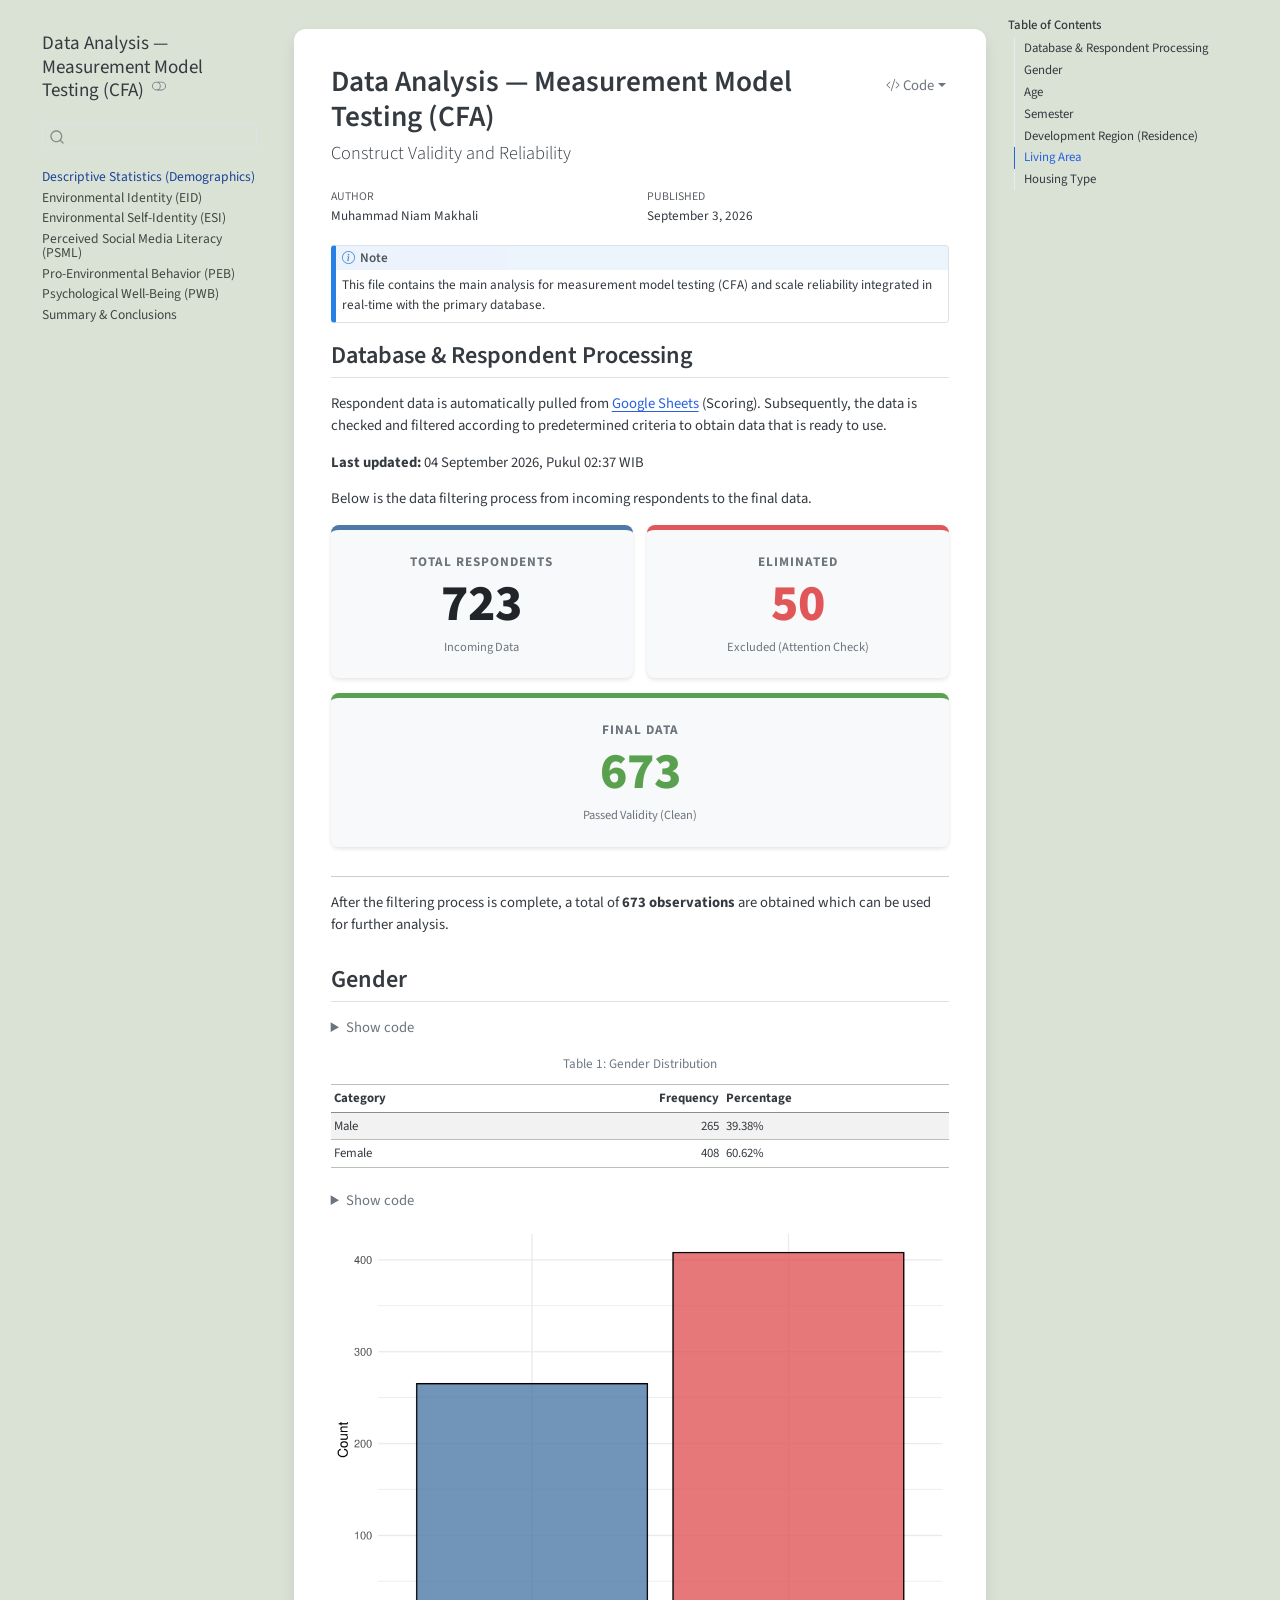
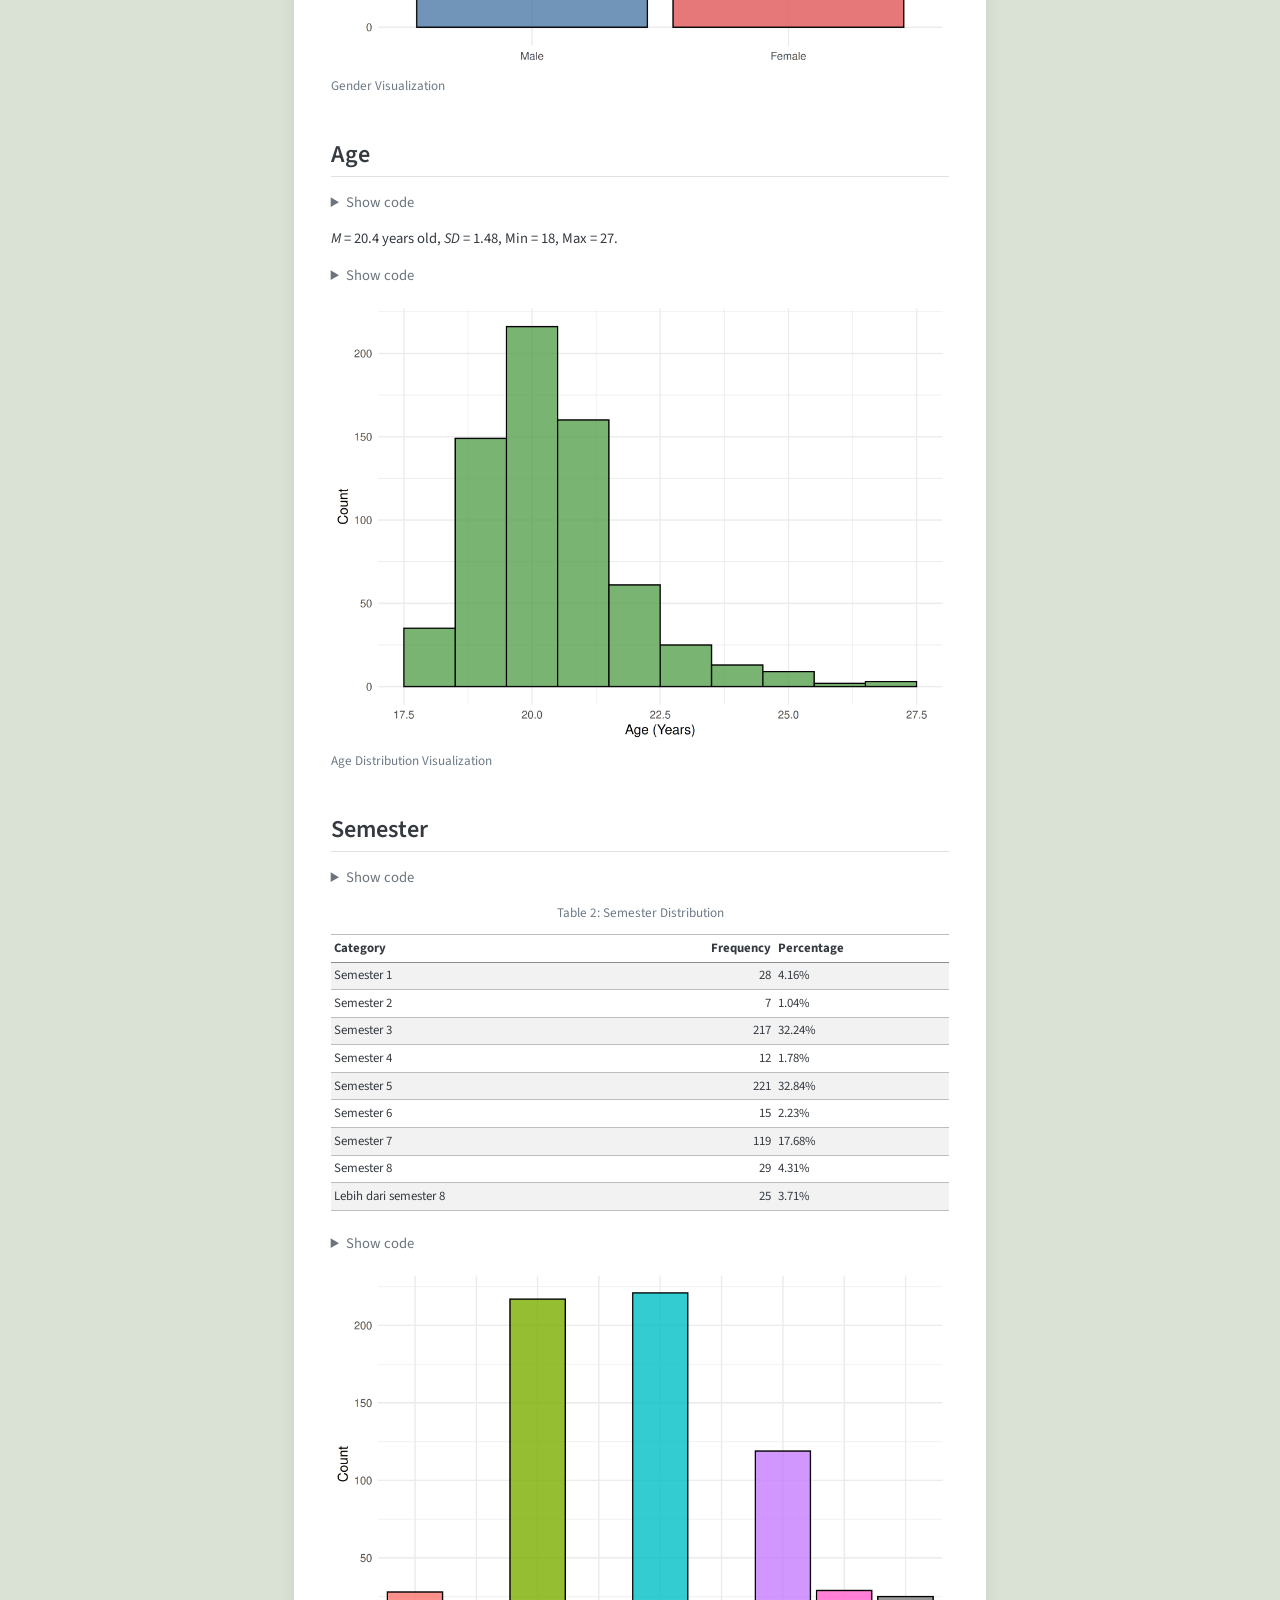
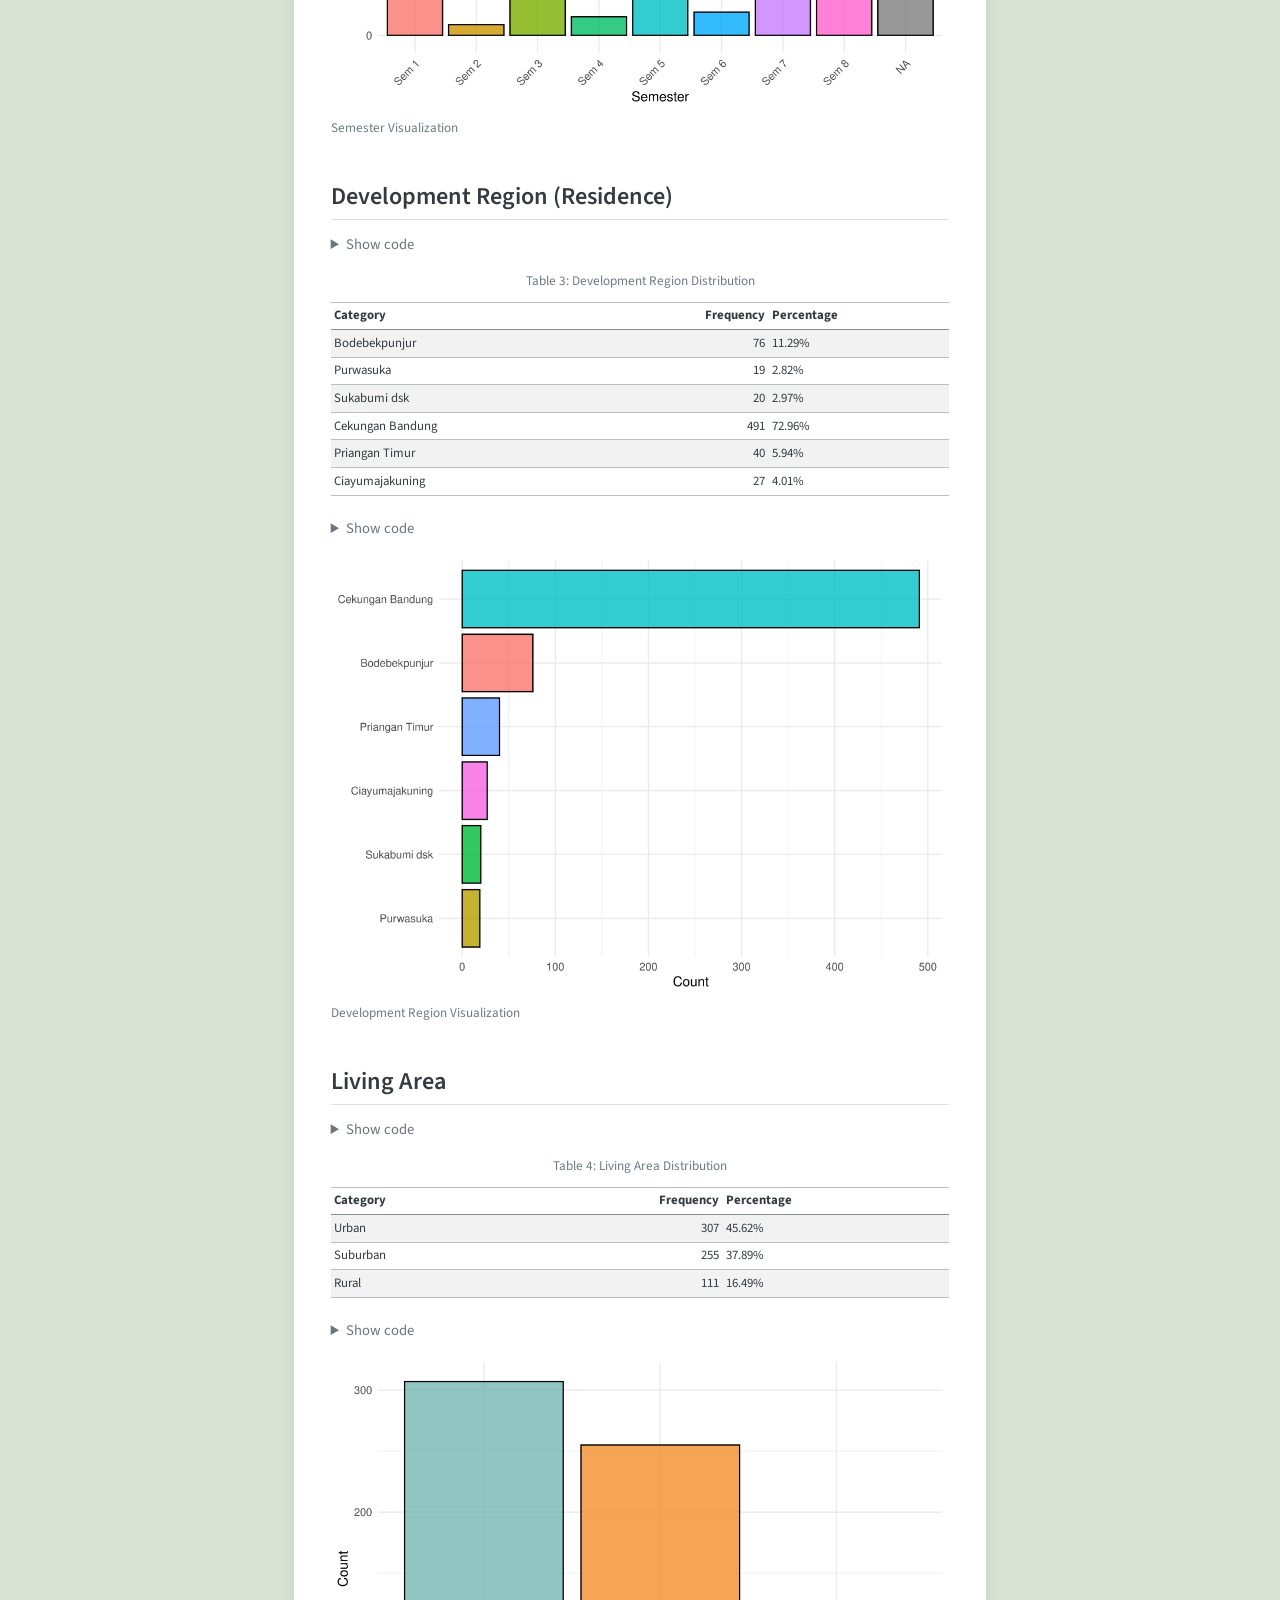
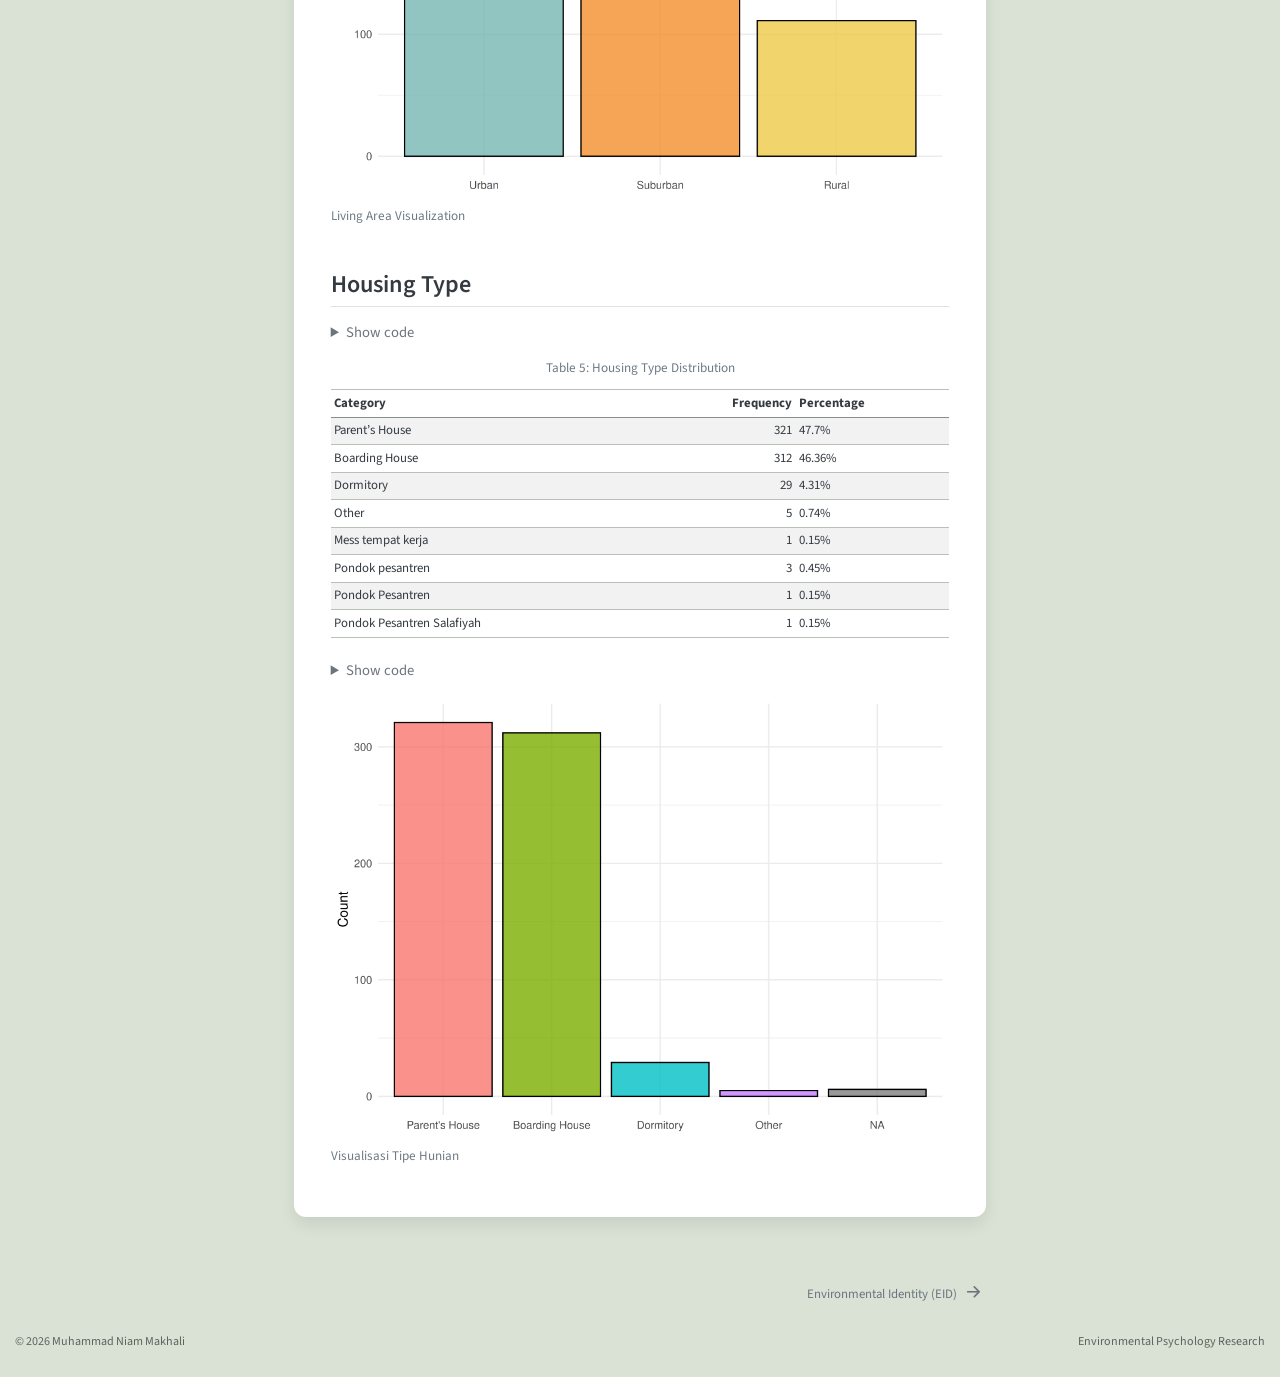
==== index.html @ e41a8fce "Built site for gh-pages" ====
<!DOCTYPE html>
<html xmlns="http://www.w3.org/1999/xhtml" lang="en" xml:lang="en"><head>

<meta charset="utf-8">
<meta name="generator" content="quarto-1.10.18">

<meta name="viewport" content="width=device-width, initial-scale=1.0, user-scalable=yes">

<meta name="author" content="Muhammad Niam Makhali">
<meta name="dcterms.date" content="2026-09-03">

<title>Data Analysis — Measurement Model Testing (CFA)</title>
<style>
/* Default styles provided by pandoc.
** See https://pandoc.org/MANUAL.html#variables-for-html for config info.
*/
span.smallcaps{font-variant: small-caps;}
div.columns{display: flex; gap: 1.5em;}
div.column{flex: auto;}
@media screen {
div.columns{gap: min(4vw, 1.5em);}
div.column{overflow-x: auto;}
}
div.hanging-indent{margin-left: 1.5em; text-indent: -1.5em;}
ul.task-list{list-style: none;}
ul.task-list li input[type="checkbox"] {
  width: 0.8em;
  margin: 0 0.8em 0.2em -1em; /* quarto-specific, see https://github.com/quarto-dev/quarto-cli/issues/4556 */ 
  vertical-align: middle;
}
/* CSS for syntax highlighting */
html { -webkit-text-size-adjust: 100%; }
pre > code.sourceCode { white-space: pre; position: relative; }
pre > code.sourceCode > span { display: inline-block; line-height: 1.25; }
pre > code.sourceCode > span:empty { height: 1.2em; }
.sourceCode { overflow: visible; }
code.sourceCode > span { color: inherit; text-decoration: inherit; }
div.sourceCode { margin: 1em 0; }
pre.sourceCode { margin: 0; }
@media screen {
div.sourceCode { overflow: auto; }
}
@media print {
pre > code.sourceCode { white-space: pre-wrap; }
pre > code.sourceCode > span { text-indent: -5em; padding-left: 5em; }
}
pre.numberSource code
  { counter-reset: source-line 0; }
pre.numberSource code > span
  { position: relative; left: -4em; counter-increment: source-line; }
pre.numberSource code > span > a:first-child::before
  { content: counter(source-line);
    position: relative; left: -1em; text-align: right; vertical-align: baseline;
    border: none; display: inline-block;
    -webkit-touch-callout: none; -webkit-user-select: none;
    -khtml-user-select: none; -moz-user-select: none;
    -ms-user-select: none; user-select: none;
    padding: 0 4px; width: 4em;
  }
pre.numberSource { margin-left: 3em;  padding-left: 4px; }
div.sourceCode
  {   }
@media screen {
pre > code.sourceCode > span > a:first-child::before { text-decoration: underline; }
}
</style>


<script src="site_libs/quarto-nav/quarto-nav.js"></script>
<script src="site_libs/quarto-nav/headroom.min.js"></script>
<script src="site_libs/clipboard/clipboard.min.js"></script>
<script src="site_libs/quarto-search/autocomplete.umd.js"></script>
<script src="site_libs/quarto-search/fuse.min.js"></script>
<script src="site_libs/quarto-search/quarto-search.js"></script>
<meta name="quarto:offset" content="./">
<link href="./02_eid.html" rel="next">
<script src="site_libs/quarto-html/quarto.js" type="module"></script>
<script src="site_libs/quarto-html/tabsets/tabsets.js" type="module"></script>
<script src="site_libs/quarto-html/popper.min.js"></script>
<script src="site_libs/quarto-html/tippy.umd.min.js"></script>
<script src="site_libs/quarto-html/anchor.min.js"></script>
<link href="site_libs/quarto-html/tippy.css" rel="stylesheet">
<link href="site_libs/quarto-html/quarto-syntax-highlighting-64a204ab8560d761af7679ceaba22944.css" rel="stylesheet" class="quarto-color-scheme" id="quarto-text-highlighting-styles">
<link href="site_libs/quarto-html/quarto-syntax-highlighting-dark-b85bc7c33db8c58e0ec93c3465666fed.css" rel="stylesheet" class="quarto-color-scheme quarto-color-alternate" id="quarto-text-highlighting-styles">
<link href="site_libs/quarto-html/quarto-syntax-highlighting-64a204ab8560d761af7679ceaba22944.css" rel="stylesheet" class="quarto-color-scheme-extra" id="quarto-text-highlighting-styles">
<script src="site_libs/bootstrap/bootstrap.min.js"></script>
<link href="site_libs/bootstrap/bootstrap-icons.css" rel="stylesheet">
<link href="site_libs/bootstrap/bootstrap-91765e6d680498beea3368017c5870ea.min.css" rel="stylesheet" append-hash="true" class="quarto-color-scheme" id="quarto-bootstrap" data-mode="light">
<link href="site_libs/bootstrap/bootstrap-dark-c3efc056cb81073ed25de927b4c5627d.min.css" rel="stylesheet" append-hash="true" class="quarto-color-scheme quarto-color-alternate" id="quarto-bootstrap" data-mode="dark">
<link href="site_libs/bootstrap/bootstrap-91765e6d680498beea3368017c5870ea.min.css" rel="stylesheet" append-hash="true" class="quarto-color-scheme-extra" id="quarto-bootstrap" data-mode="light">
<script id="quarto-search-options" type="application/json">{
  "location": "sidebar",
  "copy-button": false,
  "collapse-after": 3,
  "panel-placement": "start",
  "type": "textbox",
  "limit": 50,
  "keyboard-shortcut": [
    "f",
    "/",
    "s"
  ],
  "show-item-context": false,
  "language": {
    "search-no-results-text": "No results",
    "search-matching-documents-text": "matching documents",
    "search-copy-link-title": "Copy link to search",
    "search-hide-matches-text": "Hide additional matches",
    "search-more-match-text": "more match in this document",
    "search-more-matches-text": "more matches in this document",
    "search-clear-button-title": "Clear",
    "search-text-placeholder": "",
    "search-detached-cancel-button-title": "Cancel",
    "search-submit-button-title": "Submit",
    "search-label": "Search"
  }
}</script>


</head>

<body class="nav-sidebar floating quarto-light"><script id="quarto-html-before-body" type="application/javascript">
    const toggleBodyColorMode = (bsSheetEl) => {
      const mode = bsSheetEl.getAttribute("data-mode");
      const bodyEl = window.document.querySelector("body");
      if (mode === "dark") {
        bodyEl.classList.add("quarto-dark");
        bodyEl.classList.remove("quarto-light");
      } else {
        bodyEl.classList.add("quarto-light");
        bodyEl.classList.remove("quarto-dark");
      }
    }
    const toggleBodyColorPrimary = () => {
      const bsSheetEl = window.document.querySelector("link#quarto-bootstrap:not([rel=disabled-stylesheet])");
      if (bsSheetEl) {
        toggleBodyColorMode(bsSheetEl);
      }
    }
    const setColorSchemeToggle = (alternate) => {
      const toggles = window.document.querySelectorAll('.quarto-color-scheme-toggle');
      for (let i=0; i < toggles.length; i++) {
        const toggle = toggles[i];
        if (toggle) {
          if (alternate) {
            toggle.classList.add("alternate");
          } else {
            toggle.classList.remove("alternate");
          }
        }
      }
    };
    const toggleColorMode = (alternate) => {
      // Switch the stylesheets
      const primaryStylesheets = window.document.querySelectorAll('link.quarto-color-scheme:not(.quarto-color-alternate)');
      const alternateStylesheets = window.document.querySelectorAll('link.quarto-color-scheme.quarto-color-alternate');
      manageTransitions('#quarto-margin-sidebar .nav-link', false);
      if (alternate) {
        // note: dark is layered on light, we don't disable primary!
        enableStylesheet(alternateStylesheets);
        for (const sheetNode of alternateStylesheets) {
          if (sheetNode.id === "quarto-bootstrap") {
            toggleBodyColorMode(sheetNode);
          }
        }
      } else {
        disableStylesheet(alternateStylesheets);
        enableStylesheet(primaryStylesheets)
        toggleBodyColorPrimary();
      }
      manageTransitions('#quarto-margin-sidebar .nav-link', true);
      // Switch the toggles
      setColorSchemeToggle(alternate)
      // Hack to workaround the fact that safari doesn't
      // properly recolor the scrollbar when toggling (#1455)
      if (navigator.userAgent.indexOf('Safari') > 0 && navigator.userAgent.indexOf('Chrome') == -1) {
        manageTransitions("body", false);
        window.scrollTo(0, 1);
        setTimeout(() => {
          window.scrollTo(0, 0);
          manageTransitions("body", true);
        }, 40);
      }
    }
    const disableStylesheet = (stylesheets) => {
      for (let i=0; i < stylesheets.length; i++) {
        const stylesheet = stylesheets[i];
        stylesheet.rel = 'disabled-stylesheet';
      }
    }
    const enableStylesheet = (stylesheets) => {
      for (let i=0; i < stylesheets.length; i++) {
        const stylesheet = stylesheets[i];
        if(stylesheet.rel !== 'stylesheet') { // for Chrome, which will still FOUC without this check
          stylesheet.rel = 'stylesheet';
        }
      }
    }
    const manageTransitions = (selector, allowTransitions) => {
      const els = window.document.querySelectorAll(selector);
      for (let i=0; i < els.length; i++) {
        const el = els[i];
        if (allowTransitions) {
          el.classList.remove('notransition');
        } else {
          el.classList.add('notransition');
        }
      }
    }
    const isFileUrl = () => {
      return window.location.protocol === 'file:';
    }
    const hasAlternateSentinel = () => {
      let styleSentinel = getColorSchemeSentinel();
      if (styleSentinel !== null) {
        return styleSentinel === "alternate";
      } else {
        return false;
      }
    }
    const setStyleSentinel = (alternate) => {
      const value = alternate ? "alternate" : "default";
      if (!isFileUrl()) {
        window.localStorage.setItem("quarto-color-scheme", value);
      } else {
        localAlternateSentinel = value;
      }
    }
    const getColorSchemeSentinel = () => {
      if (!isFileUrl()) {
        const storageValue = window.localStorage.getItem("quarto-color-scheme");
        return storageValue != null ? storageValue : localAlternateSentinel;
      } else {
        return localAlternateSentinel;
      }
    }
    const toggleGiscusIfUsed = (isAlternate, darkModeDefault) => {
      const baseTheme = document.querySelector('#giscus-base-theme')?.value ?? 'light';
      const alternateTheme = document.querySelector('#giscus-alt-theme')?.value ?? 'dark';
      let newTheme = '';
      if(authorPrefersDark) {
        newTheme = isAlternate ? baseTheme : alternateTheme;
      } else {
        newTheme = isAlternate ? alternateTheme : baseTheme;
      }
      const changeGiscusTheme = () => {
        // From: https://github.com/giscus/giscus/issues/336
        const sendMessage = (message) => {
          const iframe = document.querySelector('iframe.giscus-frame');
          if (!iframe) return;
          iframe.contentWindow.postMessage({ giscus: message }, 'https://giscus.app');
        }
        sendMessage({
          setConfig: {
            theme: newTheme
          }
        });
      }
      const isGiscussLoaded = window.document.querySelector('iframe.giscus-frame') !== null;
      if (isGiscussLoaded) {
        changeGiscusTheme();
      }
    };
    const authorPrefersDark = false;
    const darkModeDefault = authorPrefersDark;
      document.querySelector('link#quarto-text-highlighting-styles.quarto-color-scheme-extra').rel = 'disabled-stylesheet';
      document.querySelector('link#quarto-bootstrap.quarto-color-scheme-extra').rel = 'disabled-stylesheet';
    let localAlternateSentinel = darkModeDefault ? 'alternate' : 'default';
    // Dark / light mode switch
    window.quartoToggleColorScheme = () => {
      // Read the current dark / light value
      let toAlternate = !hasAlternateSentinel();
      toggleColorMode(toAlternate);
      setStyleSentinel(toAlternate);
      toggleGiscusIfUsed(toAlternate, darkModeDefault);
      window.dispatchEvent(new Event('resize'));
    };
    // Switch to dark mode if need be
    if (hasAlternateSentinel()) {
      toggleColorMode(true);
    } else {
      toggleColorMode(false);
    }
  </script>

<div id="quarto-search-results"></div>
  <header id="quarto-header" class="headroom fixed-top">
  <nav class="quarto-secondary-nav">
    <div class="container-fluid d-flex">
      <button type="button" class="quarto-btn-toggle btn" data-bs-toggle="collapse" role="button" data-bs-target=".quarto-sidebar-collapse-item" aria-controls="quarto-sidebar" aria-expanded="false" aria-label="Toggle sidebar navigation" onclick="if (window.quartoToggleHeadroom) { window.quartoToggleHeadroom(); }">
        <i class="bi bi-layout-text-sidebar-reverse"></i>
      </button>
        <nav class="quarto-page-breadcrumbs" aria-label="breadcrumb"><ol class="breadcrumb"><li class="breadcrumb-item"><a href="./index.html"><span class="chapter-title">Descriptive Statistics (Demographics)</span></a></li></ol></nav>
        <a class="flex-grow-1" role="navigation" data-bs-toggle="collapse" data-bs-target=".quarto-sidebar-collapse-item" aria-controls="quarto-sidebar" aria-expanded="false" aria-label="Toggle sidebar navigation" onclick="if (window.quartoToggleHeadroom) { window.quartoToggleHeadroom(); }">      
        </a>
      <button type="button" class="btn quarto-search-button" aria-label="Search" onclick="window.quartoOpenSearch();">
        <i class="bi bi-search"></i>
      </button>
    </div>
  </nav>
</header>
<!-- content -->
<div id="quarto-content" class="quarto-container page-columns page-rows-contents page-layout-article">
<!-- sidebar -->
  <nav id="quarto-sidebar" class="sidebar collapse collapse-horizontal quarto-sidebar-collapse-item sidebar-navigation floating overflow-auto">
    <div class="pt-lg-2 mt-2 text-left sidebar-header">
    <div class="sidebar-title mb-0 py-0">
      <a href="./">Data Analysis — Measurement Model Testing (CFA)</a> 
        <div class="sidebar-tools-main">
  <a href="" class="quarto-color-scheme-toggle quarto-navigation-tool  px-1" onclick="window.quartoToggleColorScheme(); return false;" title="Toggle dark mode"><i class="bi"></i></a>
</div>
    </div>
      </div>
        <div class="mt-2 flex-shrink-0 align-items-center">
        <div class="sidebar-search">
        <div id="quarto-search" class="" title="Search"></div>
        </div>
        </div>
    <div class="sidebar-menu-container"> 
    <ul class="list-unstyled mt-1">
        <li class="sidebar-item">
  <div class="sidebar-item-container"> 
  <a href="./index.html" class="sidebar-item-text sidebar-link active"><span class="chapter-title">Descriptive Statistics (Demographics)</span></a>
  </div>
</li>
        <li class="sidebar-item">
  <div class="sidebar-item-container"> 
  <a href="./02_eid.html" class="sidebar-item-text sidebar-link"><span class="chapter-title">Environmental Identity (EID)</span></a>
  </div>
</li>
        <li class="sidebar-item">
  <div class="sidebar-item-container"> 
  <a href="./03_esi.html" class="sidebar-item-text sidebar-link"><span class="chapter-title">Environmental Self-Identity (ESI)</span></a>
  </div>
</li>
        <li class="sidebar-item">
  <div class="sidebar-item-container"> 
  <a href="./04_psmls.html" class="sidebar-item-text sidebar-link"><span class="chapter-title">Perceived Social Media Literacy (PSML)</span></a>
  </div>
</li>
        <li class="sidebar-item">
  <div class="sidebar-item-container"> 
  <a href="./05_peb.html" class="sidebar-item-text sidebar-link"><span class="chapter-title">Pro-Environmental Behavior (PEB)</span></a>
  </div>
</li>
        <li class="sidebar-item">
  <div class="sidebar-item-container"> 
  <a href="./06_pwb.html" class="sidebar-item-text sidebar-link"><span class="chapter-title">Psychological Well-Being (PWB)</span></a>
  </div>
</li>
        <li class="sidebar-item">
  <div class="sidebar-item-container"> 
  <a href="./07_summary.html" class="sidebar-item-text sidebar-link"><span class="chapter-title">Summary &amp; Conclusions</span></a>
  </div>
</li>
    </ul>
    </div>
</nav>
<div id="quarto-sidebar-glass" class="quarto-sidebar-collapse-item" data-bs-toggle="collapse" data-bs-target=".quarto-sidebar-collapse-item"></div>
<!-- margin-sidebar -->
    <div id="quarto-margin-sidebar" class="sidebar margin-sidebar">
        <nav id="TOC" role="doc-toc" class="toc-active">
    <h2 id="toc-title">Table of Contents</h2>
   
  <ul>
  <li><a href="#database-respondent-processing" id="toc-database-respondent-processing" class="nav-link active" data-scroll-target="#database-respondent-processing">Database &amp; Respondent Processing</a></li>
  <li><a href="#gender" id="toc-gender" class="nav-link" data-scroll-target="#gender">Gender</a></li>
  <li><a href="#age" id="toc-age" class="nav-link" data-scroll-target="#age">Age</a></li>
  <li><a href="#semester" id="toc-semester" class="nav-link" data-scroll-target="#semester">Semester</a></li>
  <li><a href="#development-region-residence" id="toc-development-region-residence" class="nav-link" data-scroll-target="#development-region-residence">Development Region (Residence)</a></li>
  <li><a href="#living-area" id="toc-living-area" class="nav-link" data-scroll-target="#living-area">Living Area</a></li>
  <li><a href="#housing-type" id="toc-housing-type" class="nav-link" data-scroll-target="#housing-type">Housing Type</a></li>
  </ul>
</nav>
    </div>
<!-- main -->
<main class="content" id="quarto-document-content">


<header id="title-block-header" class="quarto-title-block default">
<div class="quarto-title">
<div class="quarto-title-block"><div><h1 class="title">Data Analysis — Measurement Model Testing (CFA)</h1><button type="button" class="btn code-tools-button dropdown-toggle" id="quarto-code-tools-menu" data-bs-toggle="dropdown" aria-expanded="false"><i class="bi"></i> Code</button><ul class="dropdown-menu dropdown-menu-end" aria-labelelledby="quarto-code-tools-menu"><li><a id="quarto-show-all-code" class="dropdown-item" href="javascript:void(0)" role="button">Show All Code</a></li><li><a id="quarto-hide-all-code" class="dropdown-item" href="javascript:void(0)" role="button">Hide All Code</a></li><li><hr class="dropdown-divider"></li><li><a id="quarto-view-source" class="dropdown-item" href="javascript:void(0)" role="button">View Source</a></li></ul></div></div>
<p class="subtitle lead">Construct Validity and Reliability</p>
</div>



<div class="quarto-title-meta">

    <div>
    <div class="quarto-title-meta-heading">Author</div>
    <div class="quarto-title-meta-contents">
             <p>Muhammad Niam Makhali </p>
          </div>
  </div>
    
    <div>
    <div class="quarto-title-meta-heading">Published</div>
    <div class="quarto-title-meta-contents">
      <p class="date">September 3, 2026</p>
    </div>
  </div>
  
    
  </div>
  


</header>


<div class="callout callout-style-default callout-note callout-titled">
<div class="callout-header d-flex align-content-center">
<div class="callout-icon-container">
<i class="callout-icon"></i>
</div>
<div class="callout-title-container flex-fill">
<span class="screen-reader-only">Note</span>Note
</div>
</div>
<div class="callout-body-container callout-body">
<p>This file contains the main analysis for measurement model testing (CFA) and scale reliability integrated in real-time with the primary database.</p>
</div>
</div>
<section id="database-respondent-processing" class="level2">
<h2 class="anchored" data-anchor-id="database-respondent-processing">Database &amp; Respondent Processing</h2>
<p>Respondent data is automatically pulled from <a href="https://docs.google.com/spreadsheets/d/1u7L4GSSsuVDv9j7ccgWvccwr7A5Ks0szkiY-RTHVsA8/edit?usp=sharing">Google Sheets</a> (Scoring). Subsequently, the data is checked and filtered according to predetermined criteria to obtain data that is ready to use.</p>
<p><strong>Last updated:</strong> 04 September 2026, Pukul 02:37 WIB</p>
<p>Below is the data filtering process from incoming respondents to the final data.</p>
<div style="display: flex; gap: 1rem; flex-wrap: wrap; margin-bottom: 2rem; justify-content: space-between;">
<div style="flex: 1; min-width: 200px; background: #f8f9fa; border-top: 5px solid #4e79a7; border-radius: 8px; padding: 1.5rem; text-align: center; box-shadow: 0 2px 4px rgba(0,0,0,0.1);">
<div style="margin: 0; color: #6c757d; font-size: 0.9rem; font-weight: bold; text-transform: uppercase; letter-spacing: 1px;">
Total Respondents
</div>
<div style="font-size: 3.5rem; font-weight: 800; color: #212529; margin: 0.5rem 0; line-height: 1;">
723
</div>
<div style="font-size: 0.85rem; color: #6c757d;">
Incoming Data
</div>
</div>
<div style="flex: 1; min-width: 200px; background: #f8f9fa; border-top: 5px solid #e15759; border-radius: 8px; padding: 1.5rem; text-align: center; box-shadow: 0 2px 4px rgba(0,0,0,0.1);">
<div style="margin: 0; color: #6c757d; font-size: 0.9rem; font-weight: bold; text-transform: uppercase; letter-spacing: 1px;">
Eliminated
</div>
<div style="font-size: 3.5rem; font-weight: 800; color: #e15759; margin: 0.5rem 0; line-height: 1;">
50
</div>
<div style="font-size: 0.85rem; color: #6c757d;">
Excluded (Attention Check)
</div>
</div>
<div style="flex: 1; min-width: 200px; background: #f8f9fa; border-top: 5px solid #59a14f; border-radius: 8px; padding: 1.5rem; text-align: center; box-shadow: 0 2px 4px rgba(0,0,0,0.1);">
<div style="margin: 0; color: #6c757d; font-size: 0.9rem; font-weight: bold; text-transform: uppercase; letter-spacing: 1px;">
Final Data
</div>
<div style="font-size: 3.5rem; font-weight: 800; color: #59a14f; margin: 0.5rem 0; line-height: 1;">
673
</div>
<div style="font-size: 0.85rem; color: #6c757d;">
Passed Validity (Clean)
</div>
</div>
</div>
<hr>
<p>After the filtering process is complete, a total of <strong>673 observations</strong> are obtained which can be used for further analysis.</p>
</section>
<section id="gender" class="level2">
<h2 class="anchored" data-anchor-id="gender">Gender</h2>
<div class="cell">
<details class="code-fold">
<summary>Show code</summary>
<div class="code-copy-outer-scaffold"><div class="sourceCode cell-code" id="cb1"><pre class="sourceCode r code-with-copy"><code class="sourceCode r"><span id="cb1-1"><a href="#cb1-1" aria-hidden="true" tabindex="-1"></a>knitr<span class="sc">::</span><span class="fu">kable</span>(<span class="fu">print_demo_table</span>(df<span class="sc">$</span>Gender, <span class="fu">c</span>(<span class="st">"1"</span> <span class="ot">=</span> <span class="st">"Male"</span>, <span class="st">"2"</span> <span class="ot">=</span> <span class="st">"Female"</span>)))</span></code></pre></div><button title="Copy to Clipboard" class="code-copy-button"><i class="bi"></i></button></div>
</details>
<div id="tbl-gender" class="cell quarto-float quarto-figure quarto-figure-center anchored">
<figure class="quarto-float quarto-float-tbl figure">
<figcaption class="quarto-float-caption-top quarto-float-caption quarto-float-tbl" id="tbl-gender-caption-0ceaefa1-69ba-4598-a22c-09a6ac19f8ca">
Table&nbsp;1: Gender Distribution
</figcaption>
<div aria-describedby="tbl-gender-caption-0ceaefa1-69ba-4598-a22c-09a6ac19f8ca">
<div class="cell-output-display">
<table class="cell caption-top table table-sm table-striped small">
<thead>
<tr class="header">
<th style="text-align: left;">Category</th>
<th style="text-align: right;">Frequency</th>
<th style="text-align: left;">Percentage</th>
</tr>
</thead>
<tbody>
<tr class="odd">
<td style="text-align: left;">Male</td>
<td style="text-align: right;">265</td>
<td style="text-align: left;">39.38%</td>
</tr>
<tr class="even">
<td style="text-align: left;">Female</td>
<td style="text-align: right;">408</td>
<td style="text-align: left;">60.62%</td>
</tr>
</tbody>
</table>
</div>
</div>
</figure>
</div>
</div>
<div class="cell">
<details class="code-fold">
<summary>Show code</summary>
<div class="code-copy-outer-scaffold"><div class="sourceCode cell-code" id="cb2"><pre class="sourceCode r code-with-copy"><code class="sourceCode r"><span id="cb2-1"><a href="#cb2-1" aria-hidden="true" tabindex="-1"></a>df <span class="sc">%&gt;%</span> </span>
<span id="cb2-2"><a href="#cb2-2" aria-hidden="true" tabindex="-1"></a>  <span class="fu">filter</span>(<span class="sc">!</span><span class="fu">is.na</span>(Gender)) <span class="sc">%&gt;%</span></span>
<span id="cb2-3"><a href="#cb2-3" aria-hidden="true" tabindex="-1"></a>  <span class="fu">mutate</span>(<span class="at">Gender =</span> <span class="fu">factor</span>(Gender, <span class="at">levels =</span> <span class="fu">c</span>(<span class="dv">1</span>, <span class="dv">2</span>), <span class="at">labels =</span> <span class="fu">c</span>(<span class="st">"Male"</span>, <span class="st">"Female"</span>))) <span class="sc">%&gt;%</span></span>
<span id="cb2-4"><a href="#cb2-4" aria-hidden="true" tabindex="-1"></a>  <span class="fu">ggplot</span>(<span class="fu">aes</span>(<span class="at">x =</span> Gender, <span class="at">fill =</span> Gender)) <span class="sc">+</span></span>
<span id="cb2-5"><a href="#cb2-5" aria-hidden="true" tabindex="-1"></a>  <span class="fu">geom_bar</span>(<span class="at">color =</span> <span class="st">"black"</span>, <span class="at">alpha =</span> <span class="fl">0.8</span>) <span class="sc">+</span></span>
<span id="cb2-6"><a href="#cb2-6" aria-hidden="true" tabindex="-1"></a>  <span class="fu">scale_fill_manual</span>(<span class="at">values =</span> <span class="fu">c</span>(<span class="st">"#4e79a7"</span>, <span class="st">"#e15759"</span>)) <span class="sc">+</span></span>
<span id="cb2-7"><a href="#cb2-7" aria-hidden="true" tabindex="-1"></a>  <span class="fu">labs</span>(<span class="at">x =</span> <span class="cn">NULL</span>, <span class="at">y =</span> <span class="st">"Count"</span>) <span class="sc">+</span></span>
<span id="cb2-8"><a href="#cb2-8" aria-hidden="true" tabindex="-1"></a>  <span class="fu">theme_minimal</span>() <span class="sc">+</span></span>
<span id="cb2-9"><a href="#cb2-9" aria-hidden="true" tabindex="-1"></a>  <span class="fu">theme</span>(<span class="at">legend.position =</span> <span class="st">"none"</span>)</span></code></pre></div><button title="Copy to Clipboard" class="code-copy-button"><i class="bi"></i></button></div>
</details>
<div class="cell-output-display">
<div class="quarto-figure quarto-figure-center">
<figure class="figure">
<p><img src="index_files/figure-html/plot-gender-1.png" class="img-fluid figure-img" width="2100"></p>
<figcaption>Gender Visualization</figcaption>
</figure>
</div>
</div>
</div>
</section>
<section id="age" class="level2">
<h2 class="anchored" data-anchor-id="age">Age</h2>
<div class="cell">
<details class="code-fold">
<summary>Show code</summary>
<div class="code-copy-outer-scaffold"><div class="sourceCode cell-code" id="cb3"><pre class="sourceCode r code-with-copy"><code class="sourceCode r"><span id="cb3-1"><a href="#cb3-1" aria-hidden="true" tabindex="-1"></a>usia_m   <span class="ot">&lt;-</span> <span class="fu">round</span>(<span class="fu">mean</span>(df<span class="sc">$</span>Usia, <span class="at">na.rm =</span> <span class="cn">TRUE</span>), <span class="dv">2</span>)</span>
<span id="cb3-2"><a href="#cb3-2" aria-hidden="true" tabindex="-1"></a>usia_sd  <span class="ot">&lt;-</span> <span class="fu">round</span>(<span class="fu">sd</span>(df<span class="sc">$</span>Usia, <span class="at">na.rm =</span> <span class="cn">TRUE</span>), <span class="dv">2</span>)</span>
<span id="cb3-3"><a href="#cb3-3" aria-hidden="true" tabindex="-1"></a>usia_min <span class="ot">&lt;-</span> <span class="fu">min</span>(df<span class="sc">$</span>Usia, <span class="at">na.rm =</span> <span class="cn">TRUE</span>)</span>
<span id="cb3-4"><a href="#cb3-4" aria-hidden="true" tabindex="-1"></a>usia_max <span class="ot">&lt;-</span> <span class="fu">max</span>(df<span class="sc">$</span>Usia, <span class="at">na.rm =</span> <span class="cn">TRUE</span>)</span></code></pre></div><button title="Copy to Clipboard" class="code-copy-button"><i class="bi"></i></button></div>
</details>
</div>
<p><em>M</em> = 20.4 years old, <em>SD</em> = 1.48, Min = 18, Max = 27.</p>
<div class="cell">
<details class="code-fold">
<summary>Show code</summary>
<div class="code-copy-outer-scaffold"><div class="sourceCode cell-code" id="cb4"><pre class="sourceCode r code-with-copy"><code class="sourceCode r"><span id="cb4-1"><a href="#cb4-1" aria-hidden="true" tabindex="-1"></a>df <span class="sc">%&gt;%</span> </span>
<span id="cb4-2"><a href="#cb4-2" aria-hidden="true" tabindex="-1"></a>  <span class="fu">filter</span>(<span class="sc">!</span><span class="fu">is.na</span>(Usia)) <span class="sc">%&gt;%</span></span>
<span id="cb4-3"><a href="#cb4-3" aria-hidden="true" tabindex="-1"></a>  <span class="fu">ggplot</span>(<span class="fu">aes</span>(<span class="at">x =</span> Usia)) <span class="sc">+</span></span>
<span id="cb4-4"><a href="#cb4-4" aria-hidden="true" tabindex="-1"></a>  <span class="fu">geom_histogram</span>(<span class="at">binwidth =</span> <span class="dv">1</span>, <span class="at">fill =</span> <span class="st">"#59a14f"</span>, <span class="at">color =</span> <span class="st">"black"</span>, <span class="at">alpha =</span> <span class="fl">0.8</span>) <span class="sc">+</span></span>
<span id="cb4-5"><a href="#cb4-5" aria-hidden="true" tabindex="-1"></a>  <span class="fu">labs</span>(<span class="at">x =</span> <span class="st">"Age (Years)"</span>, <span class="at">y =</span> <span class="st">"Count"</span>) <span class="sc">+</span></span>
<span id="cb4-6"><a href="#cb4-6" aria-hidden="true" tabindex="-1"></a>  <span class="fu">theme_minimal</span>()</span></code></pre></div><button title="Copy to Clipboard" class="code-copy-button"><i class="bi"></i></button></div>
</details>
<div class="cell-output-display">
<div class="quarto-figure quarto-figure-center">
<figure class="figure">
<p><img src="index_files/figure-html/plot-usia-1.png" class="img-fluid figure-img" width="2100"></p>
<figcaption>Age Distribution Visualization</figcaption>
</figure>
</div>
</div>
</div>
</section>
<section id="semester" class="level2">
<h2 class="anchored" data-anchor-id="semester">Semester</h2>
<div class="cell">
<details class="code-fold">
<summary>Show code</summary>
<div class="code-copy-outer-scaffold"><div class="sourceCode cell-code" id="cb5"><pre class="sourceCode r code-with-copy"><code class="sourceCode r"><span id="cb5-1"><a href="#cb5-1" aria-hidden="true" tabindex="-1"></a>knitr<span class="sc">::</span><span class="fu">kable</span>(<span class="fu">print_demo_table</span>(df<span class="sc">$</span>Semester, <span class="fu">c</span>(<span class="st">"1"</span> <span class="ot">=</span> <span class="st">"Semester 1"</span>, <span class="st">"2"</span> <span class="ot">=</span> <span class="st">"Semester 2"</span>, <span class="st">"3"</span> <span class="ot">=</span> <span class="st">"Semester 3"</span>, <span class="st">"4"</span> <span class="ot">=</span> <span class="st">"Semester 4"</span>, <span class="st">"5"</span> <span class="ot">=</span> <span class="st">"Semester 5"</span>, <span class="st">"6"</span> <span class="ot">=</span> <span class="st">"Semester 6"</span>, <span class="st">"7"</span> <span class="ot">=</span> <span class="st">"Semester 7"</span>, <span class="st">"8"</span> <span class="ot">=</span> <span class="st">"Semester 8"</span>, <span class="st">"&gt; Semester 8"</span> <span class="ot">=</span> <span class="st">"&gt; Semester 8"</span>)))</span></code></pre></div><button title="Copy to Clipboard" class="code-copy-button"><i class="bi"></i></button></div>
</details>
<div id="tbl-semester" class="cell quarto-float quarto-figure quarto-figure-center anchored">
<figure class="quarto-float quarto-float-tbl figure">
<figcaption class="quarto-float-caption-top quarto-float-caption quarto-float-tbl" id="tbl-semester-caption-0ceaefa1-69ba-4598-a22c-09a6ac19f8ca">
Table&nbsp;2: Semester Distribution
</figcaption>
<div aria-describedby="tbl-semester-caption-0ceaefa1-69ba-4598-a22c-09a6ac19f8ca">
<div class="cell-output-display">
<table class="cell caption-top table table-sm table-striped small">
<thead>
<tr class="header">
<th style="text-align: left;">Category</th>
<th style="text-align: right;">Frequency</th>
<th style="text-align: left;">Percentage</th>
</tr>
</thead>
<tbody>
<tr class="odd">
<td style="text-align: left;">Semester 1</td>
<td style="text-align: right;">28</td>
<td style="text-align: left;">4.16%</td>
</tr>
<tr class="even">
<td style="text-align: left;">Semester 2</td>
<td style="text-align: right;">7</td>
<td style="text-align: left;">1.04%</td>
</tr>
<tr class="odd">
<td style="text-align: left;">Semester 3</td>
<td style="text-align: right;">217</td>
<td style="text-align: left;">32.24%</td>
</tr>
<tr class="even">
<td style="text-align: left;">Semester 4</td>
<td style="text-align: right;">12</td>
<td style="text-align: left;">1.78%</td>
</tr>
<tr class="odd">
<td style="text-align: left;">Semester 5</td>
<td style="text-align: right;">221</td>
<td style="text-align: left;">32.84%</td>
</tr>
<tr class="even">
<td style="text-align: left;">Semester 6</td>
<td style="text-align: right;">15</td>
<td style="text-align: left;">2.23%</td>
</tr>
<tr class="odd">
<td style="text-align: left;">Semester 7</td>
<td style="text-align: right;">119</td>
<td style="text-align: left;">17.68%</td>
</tr>
<tr class="even">
<td style="text-align: left;">Semester 8</td>
<td style="text-align: right;">29</td>
<td style="text-align: left;">4.31%</td>
</tr>
<tr class="odd">
<td style="text-align: left;">Lebih dari semester 8</td>
<td style="text-align: right;">25</td>
<td style="text-align: left;">3.71%</td>
</tr>
</tbody>
</table>
</div>
</div>
</figure>
</div>
</div>
<div class="cell">
<details class="code-fold">
<summary>Show code</summary>
<div class="code-copy-outer-scaffold"><div class="sourceCode cell-code" id="cb6"><pre class="sourceCode r code-with-copy"><code class="sourceCode r"><span id="cb6-1"><a href="#cb6-1" aria-hidden="true" tabindex="-1"></a>df <span class="sc">%&gt;%</span> </span>
<span id="cb6-2"><a href="#cb6-2" aria-hidden="true" tabindex="-1"></a>  <span class="fu">filter</span>(<span class="sc">!</span><span class="fu">is.na</span>(Semester)) <span class="sc">%&gt;%</span></span>
<span id="cb6-3"><a href="#cb6-3" aria-hidden="true" tabindex="-1"></a>  <span class="fu">mutate</span>(<span class="at">Semester =</span> <span class="fu">factor</span>(Semester, </span>
<span id="cb6-4"><a href="#cb6-4" aria-hidden="true" tabindex="-1"></a>                           <span class="at">levels =</span> <span class="fu">c</span>(<span class="st">"1"</span>, <span class="st">"2"</span>, <span class="st">"3"</span>, <span class="st">"4"</span>, <span class="st">"5"</span>, <span class="st">"6"</span>, <span class="st">"7"</span>, <span class="st">"8"</span>, <span class="st">"&gt; Semester 8"</span>), </span>
<span id="cb6-5"><a href="#cb6-5" aria-hidden="true" tabindex="-1"></a>                           <span class="at">labels =</span> <span class="fu">c</span>(<span class="st">"Sem 1"</span>, <span class="st">"Sem 2"</span>, <span class="st">"Sem 3"</span>, <span class="st">"Sem 4"</span>, <span class="st">"Sem 5"</span>, <span class="st">"Sem 6"</span>, <span class="st">"Sem 7"</span>, <span class="st">"Sem 8"</span>, <span class="st">"&gt; Sem 8"</span>))) <span class="sc">%&gt;%</span></span>
<span id="cb6-6"><a href="#cb6-6" aria-hidden="true" tabindex="-1"></a>  <span class="fu">ggplot</span>(<span class="fu">aes</span>(<span class="at">x =</span> Semester, <span class="at">fill =</span> Semester)) <span class="sc">+</span></span>
<span id="cb6-7"><a href="#cb6-7" aria-hidden="true" tabindex="-1"></a>  <span class="fu">geom_bar</span>(<span class="at">color =</span> <span class="st">"black"</span>, <span class="at">alpha =</span> <span class="fl">0.8</span>) <span class="sc">+</span></span>
<span id="cb6-8"><a href="#cb6-8" aria-hidden="true" tabindex="-1"></a>  <span class="fu">labs</span>(<span class="at">x =</span> <span class="st">"Semester"</span>, <span class="at">y =</span> <span class="st">"Count"</span>) <span class="sc">+</span></span>
<span id="cb6-9"><a href="#cb6-9" aria-hidden="true" tabindex="-1"></a>  <span class="fu">theme_minimal</span>() <span class="sc">+</span></span>
<span id="cb6-10"><a href="#cb6-10" aria-hidden="true" tabindex="-1"></a>  <span class="fu">theme</span>(<span class="at">legend.position =</span> <span class="st">"none"</span>, <span class="at">axis.text.x =</span> <span class="fu">element_text</span>(<span class="at">angle =</span> <span class="dv">45</span>, <span class="at">hjust =</span> <span class="dv">1</span>))</span></code></pre></div><button title="Copy to Clipboard" class="code-copy-button"><i class="bi"></i></button></div>
</details>
<div class="cell-output-display">
<div class="quarto-figure quarto-figure-center">
<figure class="figure">
<p><img src="index_files/figure-html/plot-semester-1.png" class="img-fluid figure-img" width="2100"></p>
<figcaption>Semester Visualization</figcaption>
</figure>
</div>
</div>
</div>
</section>
<section id="development-region-residence" class="level2">
<h2 class="anchored" data-anchor-id="development-region-residence">Development Region (Residence)</h2>
<div class="cell">
<details class="code-fold">
<summary>Show code</summary>
<div class="code-copy-outer-scaffold"><div class="sourceCode cell-code" id="cb7"><pre class="sourceCode r code-with-copy"><code class="sourceCode r"><span id="cb7-1"><a href="#cb7-1" aria-hidden="true" tabindex="-1"></a>knitr<span class="sc">::</span><span class="fu">kable</span>(<span class="fu">print_demo_table</span>(df<span class="sc">$</span>Provinsi, <span class="fu">c</span>(<span class="st">"1"</span> <span class="ot">=</span> <span class="st">"Bodebekpunjur"</span>, <span class="st">"2"</span> <span class="ot">=</span> <span class="st">"Purwasuka"</span>, <span class="st">"3"</span> <span class="ot">=</span> <span class="st">"Sukabumi dsk"</span>, <span class="st">"4"</span> <span class="ot">=</span> <span class="st">"Cekungan Bandung"</span>, <span class="st">"5"</span> <span class="ot">=</span> <span class="st">"Priangan Timur"</span>, <span class="st">"6"</span> <span class="ot">=</span> <span class="st">"Ciayumajakuning"</span>)))</span></code></pre></div><button title="Copy to Clipboard" class="code-copy-button"><i class="bi"></i></button></div>
</details>
<div id="tbl-wilayah" class="cell quarto-float quarto-figure quarto-figure-center anchored">
<figure class="quarto-float quarto-float-tbl figure">
<figcaption class="quarto-float-caption-top quarto-float-caption quarto-float-tbl" id="tbl-wilayah-caption-0ceaefa1-69ba-4598-a22c-09a6ac19f8ca">
Table&nbsp;3: Development Region Distribution
</figcaption>
<div aria-describedby="tbl-wilayah-caption-0ceaefa1-69ba-4598-a22c-09a6ac19f8ca">
<div class="cell-output-display">
<table class="cell caption-top table table-sm table-striped small">
<thead>
<tr class="header">
<th style="text-align: left;">Category</th>
<th style="text-align: right;">Frequency</th>
<th style="text-align: left;">Percentage</th>
</tr>
</thead>
<tbody>
<tr class="odd">
<td style="text-align: left;">Bodebekpunjur</td>
<td style="text-align: right;">76</td>
<td style="text-align: left;">11.29%</td>
</tr>
<tr class="even">
<td style="text-align: left;">Purwasuka</td>
<td style="text-align: right;">19</td>
<td style="text-align: left;">2.82%</td>
</tr>
<tr class="odd">
<td style="text-align: left;">Sukabumi dsk</td>
<td style="text-align: right;">20</td>
<td style="text-align: left;">2.97%</td>
</tr>
<tr class="even">
<td style="text-align: left;">Cekungan Bandung</td>
<td style="text-align: right;">491</td>
<td style="text-align: left;">72.96%</td>
</tr>
<tr class="odd">
<td style="text-align: left;">Priangan Timur</td>
<td style="text-align: right;">40</td>
<td style="text-align: left;">5.94%</td>
</tr>
<tr class="even">
<td style="text-align: left;">Ciayumajakuning</td>
<td style="text-align: right;">27</td>
<td style="text-align: left;">4.01%</td>
</tr>
</tbody>
</table>
</div>
</div>
</figure>
</div>
</div>
<div class="cell">
<details class="code-fold">
<summary>Show code</summary>
<div class="code-copy-outer-scaffold"><div class="sourceCode cell-code" id="cb8"><pre class="sourceCode r code-with-copy"><code class="sourceCode r"><span id="cb8-1"><a href="#cb8-1" aria-hidden="true" tabindex="-1"></a>df <span class="sc">%&gt;%</span> </span>
<span id="cb8-2"><a href="#cb8-2" aria-hidden="true" tabindex="-1"></a>  <span class="fu">filter</span>(<span class="sc">!</span><span class="fu">is.na</span>(Provinsi)) <span class="sc">%&gt;%</span></span>
<span id="cb8-3"><a href="#cb8-3" aria-hidden="true" tabindex="-1"></a>  <span class="fu">mutate</span>(<span class="at">Provinsi =</span> <span class="fu">factor</span>(Provinsi, </span>
<span id="cb8-4"><a href="#cb8-4" aria-hidden="true" tabindex="-1"></a>                           <span class="at">levels =</span> <span class="fu">c</span>(<span class="st">"1"</span>, <span class="st">"2"</span>, <span class="st">"3"</span>, <span class="st">"4"</span>, <span class="st">"5"</span>, <span class="st">"6"</span>), </span>
<span id="cb8-5"><a href="#cb8-5" aria-hidden="true" tabindex="-1"></a>                           <span class="at">labels =</span> <span class="fu">c</span>(<span class="st">"Bodebekpunjur"</span>, <span class="st">"Purwasuka"</span>, <span class="st">"Sukabumi dsk"</span>, <span class="st">"Cekungan Bandung"</span>, <span class="st">"Priangan Timur"</span>, <span class="st">"Ciayumajakuning"</span>))) <span class="sc">%&gt;%</span></span>
<span id="cb8-6"><a href="#cb8-6" aria-hidden="true" tabindex="-1"></a>  <span class="fu">ggplot</span>(<span class="fu">aes</span>(<span class="at">y =</span> <span class="fu">reorder</span>(Provinsi, Provinsi, <span class="cf">function</span>(x) <span class="fu">length</span>(x)), <span class="at">fill =</span> Provinsi)) <span class="sc">+</span></span>
<span id="cb8-7"><a href="#cb8-7" aria-hidden="true" tabindex="-1"></a>  <span class="fu">geom_bar</span>(<span class="at">color =</span> <span class="st">"black"</span>, <span class="at">alpha =</span> <span class="fl">0.8</span>) <span class="sc">+</span></span>
<span id="cb8-8"><a href="#cb8-8" aria-hidden="true" tabindex="-1"></a>  <span class="fu">labs</span>(<span class="at">x =</span> <span class="st">"Count"</span>, <span class="at">y =</span> <span class="cn">NULL</span>) <span class="sc">+</span></span>
<span id="cb8-9"><a href="#cb8-9" aria-hidden="true" tabindex="-1"></a>  <span class="fu">theme_minimal</span>() <span class="sc">+</span></span>
<span id="cb8-10"><a href="#cb8-10" aria-hidden="true" tabindex="-1"></a>  <span class="fu">theme</span>(<span class="at">legend.position =</span> <span class="st">"none"</span>)</span></code></pre></div><button title="Copy to Clipboard" class="code-copy-button"><i class="bi"></i></button></div>
</details>
<div class="cell-output-display">
<div class="quarto-figure quarto-figure-center">
<figure class="figure">
<p><img src="index_files/figure-html/plot-wilayah-1.png" class="img-fluid figure-img" width="2100"></p>
<figcaption>Development Region Visualization</figcaption>
</figure>
</div>
</div>
</div>
</section>
<section id="living-area" class="level2">
<h2 class="anchored" data-anchor-id="living-area">Living Area</h2>
<div class="cell">
<details class="code-fold">
<summary>Show code</summary>
<div class="code-copy-outer-scaffold"><div class="sourceCode cell-code" id="cb9"><pre class="sourceCode r code-with-copy"><code class="sourceCode r"><span id="cb9-1"><a href="#cb9-1" aria-hidden="true" tabindex="-1"></a>knitr<span class="sc">::</span><span class="fu">kable</span>(<span class="fu">print_demo_table</span>(df<span class="sc">$</span>Area, <span class="fu">c</span>(<span class="st">"1"</span> <span class="ot">=</span> <span class="st">"Urban"</span>, <span class="st">"2"</span> <span class="ot">=</span> <span class="st">"Suburban"</span>, <span class="st">"3"</span> <span class="ot">=</span> <span class="st">"Rural"</span>)))</span></code></pre></div><button title="Copy to Clipboard" class="code-copy-button"><i class="bi"></i></button></div>
</details>
<div id="tbl-area" class="cell quarto-float quarto-figure quarto-figure-center anchored">
<figure class="quarto-float quarto-float-tbl figure">
<figcaption class="quarto-float-caption-top quarto-float-caption quarto-float-tbl" id="tbl-area-caption-0ceaefa1-69ba-4598-a22c-09a6ac19f8ca">
Table&nbsp;4: Living Area Distribution
</figcaption>
<div aria-describedby="tbl-area-caption-0ceaefa1-69ba-4598-a22c-09a6ac19f8ca">
<div class="cell-output-display">
<table class="cell caption-top table table-sm table-striped small">
<thead>
<tr class="header">
<th style="text-align: left;">Category</th>
<th style="text-align: right;">Frequency</th>
<th style="text-align: left;">Percentage</th>
</tr>
</thead>
<tbody>
<tr class="odd">
<td style="text-align: left;">Urban</td>
<td style="text-align: right;">307</td>
<td style="text-align: left;">45.62%</td>
</tr>
<tr class="even">
<td style="text-align: left;">Suburban</td>
<td style="text-align: right;">255</td>
<td style="text-align: left;">37.89%</td>
</tr>
<tr class="odd">
<td style="text-align: left;">Rural</td>
<td style="text-align: right;">111</td>
<td style="text-align: left;">16.49%</td>
</tr>
</tbody>
</table>
</div>
</div>
</figure>
</div>
</div>
<div class="cell">
<details class="code-fold">
<summary>Show code</summary>
<div class="code-copy-outer-scaffold"><div class="sourceCode cell-code" id="cb10"><pre class="sourceCode r code-with-copy"><code class="sourceCode r"><span id="cb10-1"><a href="#cb10-1" aria-hidden="true" tabindex="-1"></a>df <span class="sc">%&gt;%</span> </span>
<span id="cb10-2"><a href="#cb10-2" aria-hidden="true" tabindex="-1"></a>  <span class="fu">filter</span>(<span class="sc">!</span><span class="fu">is.na</span>(Area)) <span class="sc">%&gt;%</span></span>
<span id="cb10-3"><a href="#cb10-3" aria-hidden="true" tabindex="-1"></a>  <span class="fu">mutate</span>(<span class="at">Area =</span> <span class="fu">factor</span>(Area, <span class="at">levels =</span> <span class="fu">c</span>(<span class="st">"1"</span>, <span class="st">"2"</span>, <span class="st">"3"</span>), <span class="at">labels =</span> <span class="fu">c</span>(<span class="st">"Urban"</span>, <span class="st">"Suburban"</span>, <span class="st">"Rural"</span>))) <span class="sc">%&gt;%</span></span>
<span id="cb10-4"><a href="#cb10-4" aria-hidden="true" tabindex="-1"></a>  <span class="fu">ggplot</span>(<span class="fu">aes</span>(<span class="at">x =</span> Area, <span class="at">fill =</span> Area)) <span class="sc">+</span></span>
<span id="cb10-5"><a href="#cb10-5" aria-hidden="true" tabindex="-1"></a>  <span class="fu">geom_bar</span>(<span class="at">color =</span> <span class="st">"black"</span>, <span class="at">alpha =</span> <span class="fl">0.8</span>) <span class="sc">+</span></span>
<span id="cb10-6"><a href="#cb10-6" aria-hidden="true" tabindex="-1"></a>  <span class="fu">scale_fill_manual</span>(<span class="at">values =</span> <span class="fu">c</span>(<span class="st">"#76b7b2"</span>, <span class="st">"#f28e2b"</span>, <span class="st">"#edc948"</span>)) <span class="sc">+</span></span>
<span id="cb10-7"><a href="#cb10-7" aria-hidden="true" tabindex="-1"></a>  <span class="fu">labs</span>(<span class="at">x =</span> <span class="cn">NULL</span>, <span class="at">y =</span> <span class="st">"Count"</span>) <span class="sc">+</span></span>
<span id="cb10-8"><a href="#cb10-8" aria-hidden="true" tabindex="-1"></a>  <span class="fu">theme_minimal</span>() <span class="sc">+</span></span>
<span id="cb10-9"><a href="#cb10-9" aria-hidden="true" tabindex="-1"></a>  <span class="fu">theme</span>(<span class="at">legend.position =</span> <span class="st">"none"</span>)</span></code></pre></div><button title="Copy to Clipboard" class="code-copy-button"><i class="bi"></i></button></div>
</details>
<div class="cell-output-display">
<div class="quarto-figure quarto-figure-center">
<figure class="figure">
<p><img src="index_files/figure-html/plot-area-1.png" class="img-fluid figure-img" width="2100"></p>
<figcaption>Living Area Visualization</figcaption>
</figure>
</div>
</div>
</div>
</section>
<section id="housing-type" class="level2">
<h2 class="anchored" data-anchor-id="housing-type">Housing Type</h2>
<div class="cell">
<details class="code-fold">
<summary>Show code</summary>
<div class="code-copy-outer-scaffold"><div class="sourceCode cell-code" id="cb11"><pre class="sourceCode r code-with-copy"><code class="sourceCode r"><span id="cb11-1"><a href="#cb11-1" aria-hidden="true" tabindex="-1"></a>knitr<span class="sc">::</span><span class="fu">kable</span>(<span class="fu">print_demo_table</span>(df<span class="sc">$</span>Hunian, <span class="fu">c</span>(<span class="st">"1"</span> <span class="ot">=</span> <span class="st">"Parent's House"</span>, <span class="st">"2"</span> <span class="ot">=</span> <span class="st">"Boarding House"</span>, <span class="st">"3"</span> <span class="ot">=</span> <span class="st">"Dormitory"</span>, <span class="st">"4"</span> <span class="ot">=</span> <span class="st">"Other"</span>)))</span></code></pre></div><button title="Copy to Clipboard" class="code-copy-button"><i class="bi"></i></button></div>
</details>
<div id="tbl-hunian" class="cell quarto-float quarto-figure quarto-figure-center anchored">
<figure class="quarto-float quarto-float-tbl figure">
<figcaption class="quarto-float-caption-top quarto-float-caption quarto-float-tbl" id="tbl-hunian-caption-0ceaefa1-69ba-4598-a22c-09a6ac19f8ca">
Table&nbsp;5: Housing Type Distribution
</figcaption>
<div aria-describedby="tbl-hunian-caption-0ceaefa1-69ba-4598-a22c-09a6ac19f8ca">
<div class="cell-output-display">
<table class="cell caption-top table table-sm table-striped small">
<thead>
<tr class="header">
<th style="text-align: left;">Category</th>
<th style="text-align: right;">Frequency</th>
<th style="text-align: left;">Percentage</th>
</tr>
</thead>
<tbody>
<tr class="odd">
<td style="text-align: left;">Parent’s House</td>
<td style="text-align: right;">321</td>
<td style="text-align: left;">47.7%</td>
</tr>
<tr class="even">
<td style="text-align: left;">Boarding House</td>
<td style="text-align: right;">312</td>
<td style="text-align: left;">46.36%</td>
</tr>
<tr class="odd">
<td style="text-align: left;">Dormitory</td>
<td style="text-align: right;">29</td>
<td style="text-align: left;">4.31%</td>
</tr>
<tr class="even">
<td style="text-align: left;">Other</td>
<td style="text-align: right;">5</td>
<td style="text-align: left;">0.74%</td>
</tr>
<tr class="odd">
<td style="text-align: left;">Mess tempat kerja</td>
<td style="text-align: right;">1</td>
<td style="text-align: left;">0.15%</td>
</tr>
<tr class="even">
<td style="text-align: left;">Pondok pesantren</td>
<td style="text-align: right;">3</td>
<td style="text-align: left;">0.45%</td>
</tr>
<tr class="odd">
<td style="text-align: left;">Pondok Pesantren</td>
<td style="text-align: right;">1</td>
<td style="text-align: left;">0.15%</td>
</tr>
<tr class="even">
<td style="text-align: left;">Pondok Pesantren Salafiyah</td>
<td style="text-align: right;">1</td>
<td style="text-align: left;">0.15%</td>
</tr>
</tbody>
</table>
</div>
</div>
</figure>
</div>
</div>
<div class="cell">
<details class="code-fold">
<summary>Show code</summary>
<div class="code-copy-outer-scaffold"><div class="sourceCode cell-code" id="cb12"><pre class="sourceCode r code-with-copy"><code class="sourceCode r"><span id="cb12-1"><a href="#cb12-1" aria-hidden="true" tabindex="-1"></a>df <span class="sc">%&gt;%</span> </span>
<span id="cb12-2"><a href="#cb12-2" aria-hidden="true" tabindex="-1"></a>  <span class="fu">filter</span>(<span class="sc">!</span><span class="fu">is.na</span>(Hunian)) <span class="sc">%&gt;%</span></span>
<span id="cb12-3"><a href="#cb12-3" aria-hidden="true" tabindex="-1"></a>  <span class="fu">mutate</span>(<span class="at">Hunian =</span> <span class="fu">factor</span>(Hunian, <span class="at">levels =</span> <span class="fu">c</span>(<span class="st">"1"</span>, <span class="st">"2"</span>, <span class="st">"3"</span>, <span class="st">"4"</span>), <span class="at">labels =</span> <span class="fu">c</span>(<span class="st">"Parent's House"</span>, <span class="st">"Boarding House"</span>, <span class="st">"Dormitory"</span>, <span class="st">"Other"</span>))) <span class="sc">%&gt;%</span></span>
<span id="cb12-4"><a href="#cb12-4" aria-hidden="true" tabindex="-1"></a>  <span class="fu">ggplot</span>(<span class="fu">aes</span>(<span class="at">x =</span> <span class="fu">reorder</span>(Hunian, Hunian, <span class="cf">function</span>(x) <span class="sc">-</span><span class="fu">length</span>(x)), <span class="at">fill =</span> Hunian)) <span class="sc">+</span></span>
<span id="cb12-5"><a href="#cb12-5" aria-hidden="true" tabindex="-1"></a>  <span class="fu">geom_bar</span>(<span class="at">color =</span> <span class="st">"black"</span>, <span class="at">alpha =</span> <span class="fl">0.8</span>) <span class="sc">+</span></span>
<span id="cb12-6"><a href="#cb12-6" aria-hidden="true" tabindex="-1"></a>  <span class="fu">labs</span>(<span class="at">x =</span> <span class="cn">NULL</span>, <span class="at">y =</span> <span class="st">"Count"</span>) <span class="sc">+</span></span>
<span id="cb12-7"><a href="#cb12-7" aria-hidden="true" tabindex="-1"></a>  <span class="fu">theme_minimal</span>() <span class="sc">+</span></span>
<span id="cb12-8"><a href="#cb12-8" aria-hidden="true" tabindex="-1"></a>  <span class="fu">theme</span>(<span class="at">legend.position =</span> <span class="st">"none"</span>)</span></code></pre></div><button title="Copy to Clipboard" class="code-copy-button"><i class="bi"></i></button></div>
</details>
<div class="cell-output-display">
<div class="quarto-figure quarto-figure-center">
<figure class="figure">
<p><img src="index_files/figure-html/plot-hunian-1.png" class="img-fluid figure-img" width="2100"></p>
<figcaption>Visualisasi Tipe Hunian</figcaption>
</figure>
</div>
</div>
</div>


<!-- -->

</section>

</main> <!-- /main -->
<script id="quarto-html-after-body" type="application/javascript">
  window.document.addEventListener("DOMContentLoaded", function (event) {
    // Ensure there is a toggle, if there isn't float one in the top right
    if (window.document.querySelector('.quarto-color-scheme-toggle') === null) {
      const a = window.document.createElement('a');
      a.classList.add('top-right');
      a.classList.add('quarto-color-scheme-toggle');
      a.href = "";
      a.onclick = function() { try { window.quartoToggleColorScheme(); } catch {} return false; };
      const i = window.document.createElement("i");
      i.classList.add('bi');
      a.appendChild(i);
      window.document.body.appendChild(a);
    }
    setColorSchemeToggle(hasAlternateSentinel())
    const icon = "";
    const anchorJS = new window.AnchorJS();
    anchorJS.options = {
      placement: 'right',
      icon: icon
    };
    anchorJS.add('.anchored');
    const isCodeAnnotation = (el) => {
      for (const clz of el.classList) {
        if (clz.startsWith('code-annotation-')) {                     
          return true;
        }
      }
      return false;
    }
    const onCopySuccess = function(e) {
      // button target
      const button = e.trigger;
      // don't keep focus
      button.blur();
      // flash "checked"
      button.classList.add('code-copy-button-checked');
      var currentTitle = button.getAttribute("title");
      button.setAttribute("title", "Copied!");
      let tooltip;
      if (window.bootstrap) {
        button.setAttribute("data-bs-toggle", "tooltip");
        button.setAttribute("data-bs-placement", "left");
        button.setAttribute("data-bs-title", "Copied!");
        tooltip = new bootstrap.Tooltip(button, 
          { trigger: "manual", 
            customClass: "code-copy-button-tooltip",
            offset: [0, -8]});
        tooltip.show();    
      }
      setTimeout(function() {
        if (tooltip) {
          tooltip.hide();
          button.removeAttribute("data-bs-title");
          button.removeAttribute("data-bs-toggle");
          button.removeAttribute("data-bs-placement");
        }
        button.setAttribute("title", currentTitle);
        button.classList.remove('code-copy-button-checked');
      }, 1000);
      // clear code selection
      e.clearSelection();
    }
    const getTextToCopy = function(trigger) {
      const outerScaffold = trigger.parentElement.cloneNode(true);
      const codeEl = outerScaffold.querySelector('code');
      for (const childEl of codeEl.children) {
        if (isCodeAnnotation(childEl)) {
          childEl.remove();
        }
      }
      return codeEl.innerText;
    }
    const clipboard = new window.ClipboardJS('.code-copy-button:not([data-in-quarto-modal])', {
      text: getTextToCopy
    });
    clipboard.on('success', onCopySuccess);
    if (window.document.getElementById('quarto-embedded-source-code-modal')) {
      const clipboardModal = new window.ClipboardJS('.code-copy-button[data-in-quarto-modal]', {
        text: getTextToCopy,
        container: window.document.getElementById('quarto-embedded-source-code-modal')
      });
      clipboardModal.on('success', onCopySuccess);
    }
    const viewSource = window.document.getElementById('quarto-view-source') ||
                       window.document.getElementById('quarto-code-tools-source');
    if (viewSource) {
      const sourceUrl = viewSource.getAttribute("data-quarto-source-url");
      viewSource.addEventListener("click", function(e) {
        if (sourceUrl) {
          // rstudio viewer pane
          if (/\bcapabilities=\b/.test(window.location)) {
            window.open(sourceUrl);
          } else {
            window.location.href = sourceUrl;
          }
        } else {
          const modal = new bootstrap.Modal(document.getElementById('quarto-embedded-source-code-modal'));
          modal.show();
        }
        return false;
      });
    }
    function toggleCodeHandler(show) {
      return function(e) {
        const cellDetails = window.document.querySelectorAll(".cell details.code-fold");
        for (let i=0; i<cellDetails.length; i++) {
          const details = cellDetails[i];
          if (show) {
            details.open = true;
          } else {
            details.removeAttribute("open");
          }
        }
        const cellCodeDivs = window.document.querySelectorAll(".cell div.sourceCode.cell-code");
        const fromCls = show ? "hidden" : "unhidden";
        const toCls = show ? "unhidden" : "hidden";
        for (let i=0; i<cellCodeDivs.length; i++) {
          const codeDiv = cellCodeDivs[i];
          if (codeDiv.classList.contains(fromCls)) {
            codeDiv.classList.remove(fromCls);
            codeDiv.classList.add(toCls);
          } 
        }
        return false;
      }
    }
    const hideAllCode = window.document.getElementById("quarto-hide-all-code");
    if (hideAllCode) {
      hideAllCode.addEventListener("click", toggleCodeHandler(false));
    }
    const showAllCode = window.document.getElementById("quarto-show-all-code");
    if (showAllCode) {
      showAllCode.addEventListener("click", toggleCodeHandler(true));
    }
      var localhostRegex = new RegExp(/^(?:http|https):\/\/localhost\:?[0-9]*\//);
      var mailtoRegex = new RegExp(/^mailto:/);
        var filterRegex = new RegExp('/' + window.location.host + '/');
      var isInternal = (href) => {
          return filterRegex.test(href) || localhostRegex.test(href) || mailtoRegex.test(href);
      }
      // Inspect non-navigation links and adorn them if external
     var links = window.document.querySelectorAll('a[href]:not(.nav-link):not(.navbar-brand):not(.toc-action):not(.sidebar-link):not(.sidebar-item-toggle):not(.pagination-link):not(.no-external):not([aria-hidden]):not(.dropdown-item):not(.quarto-navigation-tool):not(.about-link)');
      for (var i=0; i<links.length; i++) {
        const link = links[i];
        if (!isInternal(link.href)) {
          // undo the damage that might have been done by quarto-nav.js in the case of
          // links that we want to consider external
          if (link.dataset.originalHref !== undefined) {
            link.href = link.dataset.originalHref;
          }
        }
      }
    function tippyHover(el, contentFn, onTriggerFn, onUntriggerFn) {
      const config = {
        allowHTML: true,
        maxWidth: 500,
        delay: 100,
        arrow: false,
        appendTo: function(el) {
            return el.parentElement;
        },
        interactive: true,
        interactiveBorder: 10,
        theme: 'quarto',
        placement: 'bottom-start',
      };
      if (contentFn) {
        config.content = contentFn;
      }
      if (onTriggerFn) {
        config.onTrigger = onTriggerFn;
      }
      if (onUntriggerFn) {
        config.onUntrigger = onUntriggerFn;
      }
      window.tippy(el, config); 
    }
    const noterefs = window.document.querySelectorAll('a[role="doc-noteref"]');
    for (var i=0; i<noterefs.length; i++) {
      const ref = noterefs[i];
      tippyHover(ref, function() {
        // use id or data attribute instead here
        let href = ref.getAttribute('data-footnote-href') || ref.getAttribute('href');
        try { href = new URL(href).hash; } catch {}
        const id = href.replace(/^#\/?/, "");
        const note = window.document.getElementById(id);
        if (note) {
          return note.innerHTML;
        } else {
          return "";
        }
      });
    }
    const xrefs = window.document.querySelectorAll('a.quarto-xref');
    const processXRef = (id, note) => {
      // Strip column container classes
      const stripColumnClz = (el) => {
        el.classList.remove("page-full", "page-columns");
        if (el.children) {
          for (const child of el.children) {
            stripColumnClz(child);
          }
        }
      }
      stripColumnClz(note)
      if (id === null || id.startsWith('sec-')) {
        // Special case sections, only their first couple elements
        const container = document.createElement("div");
        if (note.children && note.children.length > 2) {
          container.appendChild(note.children[0].cloneNode(true));
          for (let i = 1; i < note.children.length; i++) {
            const child = note.children[i];
            if (child.tagName === "P" && child.innerText === "") {
              continue;
            } else {
              container.appendChild(child.cloneNode(true));
              break;
            }
          }
          if (window.Quarto?.typesetMath) {
            window.Quarto.typesetMath(container);
          }
          return container.innerHTML
        } else {
          if (window.Quarto?.typesetMath) {
            window.Quarto.typesetMath(note);
          }
          return note.innerHTML;
        }
      } else {
        // Remove any anchor links if they are present
        const anchorLink = note.querySelector('a.anchorjs-link');
        if (anchorLink) {
          anchorLink.remove();
        }
        if (window.Quarto?.typesetMath) {
          window.Quarto.typesetMath(note);
        }
        if (note.classList.contains("callout")) {
          return note.outerHTML;
        } else {
          return note.innerHTML;
        }
      }
    }
    for (var i=0; i<xrefs.length; i++) {
      const xref = xrefs[i];
      tippyHover(xref, undefined, function(instance) {
        instance.disable();
        let url = xref.getAttribute('href');
        let hash = undefined; 
        if (url.startsWith('#')) {
          hash = url;
        } else {
          try { hash = new URL(url).hash; } catch {}
        }
        if (hash) {
          const id = hash.replace(/^#\/?/, "");
          const note = window.document.getElementById(id);
          if (note !== null) {
            try {
              const html = processXRef(id, note.cloneNode(true));
              instance.setContent(html);
            } finally {
              instance.enable();
              instance.show();
            }
          } else {
            // See if we can fetch this
            fetch(url.split('#')[0])
            .then(res => res.text())
            .then(html => {
              const parser = new DOMParser();
              const htmlDoc = parser.parseFromString(html, "text/html");
              const note = htmlDoc.getElementById(id);
              if (note !== null) {
                const html = processXRef(id, note);
                instance.setContent(html);
              } 
            }).finally(() => {
              instance.enable();
              instance.show();
            });
          }
        } else {
          // See if we can fetch a full url (with no hash to target)
          // This is a special case and we should probably do some content thinning / targeting
          fetch(url)
          .then(res => res.text())
          .then(html => {
            const parser = new DOMParser();
            const htmlDoc = parser.parseFromString(html, "text/html");
            const note = htmlDoc.querySelector('main.content');
            if (note !== null) {
              // This should only happen for chapter cross references
              // (since there is no id in the URL)
              // remove the first header
              if (note.children.length > 0 && note.children[0].tagName === "HEADER") {
                note.children[0].remove();
              }
              const html = processXRef(null, note);
              instance.setContent(html);
            } 
          }).finally(() => {
            instance.enable();
            instance.show();
          });
        }
      }, function(instance) {
      });
    }
        let selectedAnnoteEl;
        const selectorForAnnotation = ( cell, annotation) => {
          let cellAttr = 'data-code-cell="' + cell + '"';
          let lineAttr = 'data-code-annotation="' +  annotation + '"';
          const selector = 'span[' + cellAttr + '][' + lineAttr + ']';
          return selector;
        }
        const selectCodeLines = (annoteEl) => {
          const doc = window.document;
          const targetCell = annoteEl.getAttribute("data-target-cell");
          const targetAnnotation = annoteEl.getAttribute("data-target-annotation");
          const annoteSpan = window.document.querySelector(selectorForAnnotation(targetCell, targetAnnotation));
          const lines = annoteSpan.getAttribute("data-code-lines").split(",");
          const lineIds = lines.map((line) => {
            return targetCell + "-" + line;
          })
          let top = null;
          let height = null;
          let parent = null;
          if (lineIds.length > 0) {
              //compute the position of the single el (top and bottom and make a div)
              const el = window.document.getElementById(lineIds[0]);
              top = el.offsetTop;
              height = el.offsetHeight;
              parent = el.parentElement.parentElement;
            if (lineIds.length > 1) {
              const lastEl = window.document.getElementById(lineIds[lineIds.length - 1]);
              const bottom = lastEl.offsetTop + lastEl.offsetHeight;
              height = bottom - top;
            }
            if (top !== null && height !== null && parent !== null) {
              // cook up a div (if necessary) and position it 
              let div = window.document.getElementById("code-annotation-line-highlight");
              if (div === null) {
                div = window.document.createElement("div");
                div.setAttribute("id", "code-annotation-line-highlight");
                div.style.position = 'absolute';
                parent.appendChild(div);
              }
              div.style.top = top - 2 + "px";
              div.style.height = height + 4 + "px";
              div.style.left = 0;
              let gutterDiv = window.document.getElementById("code-annotation-line-highlight-gutter");
              if (gutterDiv === null) {
                gutterDiv = window.document.createElement("div");
                gutterDiv.setAttribute("id", "code-annotation-line-highlight-gutter");
                gutterDiv.style.position = 'absolute';
                const codeCell = window.document.getElementById(targetCell);
                const gutter = codeCell.querySelector('.code-annotation-gutter');
                gutter.appendChild(gutterDiv);
              }
              gutterDiv.style.top = top - 2 + "px";
              gutterDiv.style.height = height + 4 + "px";
            }
            selectedAnnoteEl = annoteEl;
          }
        };
        const unselectCodeLines = () => {
          const elementsIds = ["code-annotation-line-highlight", "code-annotation-line-highlight-gutter"];
          elementsIds.forEach((elId) => {
            const div = window.document.getElementById(elId);
            if (div) {
              div.remove();
            }
          });
          selectedAnnoteEl = undefined;
        };
          // Handle positioning of the toggle
      window.addEventListener(
        "resize",
        throttle(() => {
          elRect = undefined;
          if (selectedAnnoteEl) {
            selectCodeLines(selectedAnnoteEl);
          }
        }, 10)
      );
      function throttle(fn, ms) {
      let throttle = false;
      let timer;
        return (...args) => {
          if(!throttle) { // first call gets through
              fn.apply(this, args);
              throttle = true;
          } else { // all the others get throttled
              if(timer) clearTimeout(timer); // cancel #2
              timer = setTimeout(() => {
                fn.apply(this, args);
                timer = throttle = false;
              }, ms);
          }
        };
      }
        // Attach click handler to the DT
        const annoteDls = window.document.querySelectorAll('dt[data-target-cell]');
        for (const annoteDlNode of annoteDls) {
          annoteDlNode.addEventListener('click', (event) => {
            const clickedEl = event.target;
            if (clickedEl !== selectedAnnoteEl) {
              unselectCodeLines();
              const activeEl = window.document.querySelector('dt[data-target-cell].code-annotation-active');
              if (activeEl) {
                activeEl.classList.remove('code-annotation-active');
              }
              selectCodeLines(clickedEl);
              clickedEl.classList.add('code-annotation-active');
            } else {
              // Unselect the line
              unselectCodeLines();
              clickedEl.classList.remove('code-annotation-active');
            }
          });
        }
    const findCites = (el) => {
      const parentEl = el.parentElement;
      if (parentEl) {
        const cites = parentEl.dataset.cites;
        if (cites) {
          return {
            el,
            cites: cites.split(' ')
          };
        } else {
          return findCites(el.parentElement)
        }
      } else {
        return undefined;
      }
    };
    var bibliorefs = window.document.querySelectorAll('a[role="doc-biblioref"]');
    for (var i=0; i<bibliorefs.length; i++) {
      const ref = bibliorefs[i];
      const citeInfo = findCites(ref);
      if (citeInfo) {
        tippyHover(citeInfo.el, function() {
          var popup = window.document.createElement('div');
          citeInfo.cites.forEach(function(cite) {
            var citeDiv = window.document.createElement('div');
            citeDiv.classList.add('hanging-indent');
            citeDiv.classList.add('csl-entry');
            var biblioDiv = window.document.getElementById('ref-' + cite);
            if (biblioDiv) {
              citeDiv.innerHTML = biblioDiv.innerHTML;
            }
            popup.appendChild(citeDiv);
          });
          return popup.innerHTML;
        });
      }
    }
  });
  </script>
<nav class="page-navigation">
  <div class="nav-page nav-page-previous">
  </div>
  <div class="nav-page nav-page-next">
      <a href="./02_eid.html" class="pagination-link" aria-label="Environmental Identity (EID)">
        <span class="nav-page-text"><span class="chapter-title">Environmental Identity (EID)</span></span> <i class="bi bi-arrow-right-short"></i>
      </a>
  </div>
</nav><div class="modal fade" id="quarto-embedded-source-code-modal" tabindex="-1" aria-labelledby="quarto-embedded-source-code-modal-label" aria-hidden="true"><div class="modal-dialog modal-dialog-scrollable"><div class="modal-content"><div class="modal-header"><h5 class="modal-title" id="quarto-embedded-source-code-modal-label">Source Code</h5><button class="btn-close" data-bs-dismiss="modal"></button></div><div class="modal-body"><div class="">
<div class="code-copy-outer-scaffold"><div class="sourceCode" id="cb13" data-shortcodes="false"><pre class="sourceCode markdown code-with-copy"><code class="sourceCode markdown"><span id="cb13-1"><a href="#cb13-1" aria-hidden="true" tabindex="-1"></a><span class="co">---</span></span>
<span id="cb13-2"><a href="#cb13-2" aria-hidden="true" tabindex="-1"></a><span class="an">title:</span><span class="co"> "Descriptive Statistics (Demographics)"</span></span>
<span id="cb13-3"><a href="#cb13-3" aria-hidden="true" tabindex="-1"></a><span class="co">---</span></span>
<span id="cb13-4"><a href="#cb13-4" aria-hidden="true" tabindex="-1"></a></span>
<span id="cb13-7"><a href="#cb13-7" aria-hidden="true" tabindex="-1"></a><span class="in">```{r}</span></span>
<span id="cb13-8"><a href="#cb13-8" aria-hidden="true" tabindex="-1"></a><span class="co">#| label: setup</span></span>
<span id="cb13-9"><a href="#cb13-9" aria-hidden="true" tabindex="-1"></a><span class="co">#| include: false</span></span>
<span id="cb13-10"><a href="#cb13-10" aria-hidden="true" tabindex="-1"></a></span>
<span id="cb13-11"><a href="#cb13-11" aria-hidden="true" tabindex="-1"></a><span class="co"># Eksekusi unduh data (menghasilkan data/cleaned_data.rds &amp; db_info.rds)</span></span>
<span id="cb13-12"><a href="#cb13-12" aria-hidden="true" tabindex="-1"></a><span class="fu">source</span>(<span class="st">"R/setup_data.R"</span>)</span>
<span id="cb13-13"><a href="#cb13-13" aria-hidden="true" tabindex="-1"></a></span>
<span id="cb13-14"><a href="#cb13-14" aria-hidden="true" tabindex="-1"></a><span class="co"># Load helper functions</span></span>
<span id="cb13-15"><a href="#cb13-15" aria-hidden="true" tabindex="-1"></a><span class="fu">source</span>(<span class="st">"R/helpers.R"</span>)</span>
<span id="cb13-16"><a href="#cb13-16" aria-hidden="true" tabindex="-1"></a><span class="fu">library</span>(ggplot2)</span>
<span id="cb13-17"><a href="#cb13-17" aria-hidden="true" tabindex="-1"></a><span class="fu">library</span>(dplyr)</span>
<span id="cb13-18"><a href="#cb13-18" aria-hidden="true" tabindex="-1"></a></span>
<span id="cb13-19"><a href="#cb13-19" aria-hidden="true" tabindex="-1"></a><span class="co"># Baca data</span></span>
<span id="cb13-20"><a href="#cb13-20" aria-hidden="true" tabindex="-1"></a>db_info <span class="ot">&lt;-</span> <span class="fu">readRDS</span>(<span class="st">"data/db_info.rds"</span>)</span>
<span id="cb13-21"><a href="#cb13-21" aria-hidden="true" tabindex="-1"></a>df <span class="ot">&lt;-</span> <span class="fu">readRDS</span>(<span class="st">"data/cleaned_data.rds"</span>)</span>
<span id="cb13-22"><a href="#cb13-22" aria-hidden="true" tabindex="-1"></a><span class="in">```</span></span>
<span id="cb13-23"><a href="#cb13-23" aria-hidden="true" tabindex="-1"></a>::: {.callout-note}</span>
<span id="cb13-24"><a href="#cb13-24" aria-hidden="true" tabindex="-1"></a><span class="fu">## Note</span></span>
<span id="cb13-25"><a href="#cb13-25" aria-hidden="true" tabindex="-1"></a>This file contains the main analysis for measurement model testing (CFA) and scale reliability integrated in real-time with the primary database.</span>
<span id="cb13-26"><a href="#cb13-26" aria-hidden="true" tabindex="-1"></a>:::</span>
<span id="cb13-27"><a href="#cb13-27" aria-hidden="true" tabindex="-1"></a></span>
<span id="cb13-28"><a href="#cb13-28" aria-hidden="true" tabindex="-1"></a></span>
<span id="cb13-29"><a href="#cb13-29" aria-hidden="true" tabindex="-1"></a><span class="fu">## Database &amp; Respondent Processing</span></span>
<span id="cb13-30"><a href="#cb13-30" aria-hidden="true" tabindex="-1"></a></span>
<span id="cb13-31"><a href="#cb13-31" aria-hidden="true" tabindex="-1"></a>Respondent data is automatically pulled from <span class="co">[</span><span class="ot">Google Sheets</span><span class="co">](https://docs.google.com/spreadsheets/d/1u7L4GSSsuVDv9j7ccgWvccwr7A5Ks0szkiY-RTHVsA8/edit?usp=sharing)</span> (Scoring). Subsequently, the data is checked and filtered according to predetermined criteria to obtain data that is ready to use.</span>
<span id="cb13-32"><a href="#cb13-32" aria-hidden="true" tabindex="-1"></a></span>
<span id="cb13-33"><a href="#cb13-33" aria-hidden="true" tabindex="-1"></a>**Last updated:** <span class="in">`r db_info$waktu_update`</span></span>
<span id="cb13-34"><a href="#cb13-34" aria-hidden="true" tabindex="-1"></a></span>
<span id="cb13-35"><a href="#cb13-35" aria-hidden="true" tabindex="-1"></a>Below is the data filtering process from incoming respondents to the final data.</span>
<span id="cb13-36"><a href="#cb13-36" aria-hidden="true" tabindex="-1"></a></span>
<span id="cb13-37"><a href="#cb13-37" aria-hidden="true" tabindex="-1"></a></span>
<span id="cb13-38"><a href="#cb13-38" aria-hidden="true" tabindex="-1"></a><span class="dt">&lt;</span><span class="kw">div</span><span class="ot"> style</span><span class="op">=</span><span class="st">"display: flex; gap: 1rem; flex-wrap: wrap; margin-bottom: 2rem; justify-content: space-between;"</span><span class="dt">&gt;</span></span>
<span id="cb13-39"><a href="#cb13-39" aria-hidden="true" tabindex="-1"></a><span class="dt">&lt;</span><span class="kw">div</span><span class="ot"> style</span><span class="op">=</span><span class="st">"flex: 1; min-width: 200px; background: #f8f9fa; border-top: 5px solid #4e79a7; border-radius: 8px; padding: 1.5rem; text-align: center; box-shadow: 0 2px 4px rgba(0,0,0,0.1);"</span><span class="dt">&gt;</span></span>
<span id="cb13-40"><a href="#cb13-40" aria-hidden="true" tabindex="-1"></a><span class="dt">&lt;</span><span class="kw">div</span><span class="ot"> style</span><span class="op">=</span><span class="st">"margin: 0; color: #6c757d; font-size: 0.9rem; font-weight: bold; text-transform: uppercase; letter-spacing: 1px;"</span><span class="dt">&gt;</span>Total Respondents<span class="dt">&lt;/</span><span class="kw">div</span><span class="dt">&gt;</span></span>
<span id="cb13-41"><a href="#cb13-41" aria-hidden="true" tabindex="-1"></a><span class="dt">&lt;</span><span class="kw">div</span><span class="ot"> style</span><span class="op">=</span><span class="st">"font-size: 3.5rem; font-weight: 800; color: #212529; margin: 0.5rem 0; line-height: 1;"</span><span class="dt">&gt;</span><span class="in">`r db_info$total_masuk`</span><span class="dt">&lt;/</span><span class="kw">div</span><span class="dt">&gt;</span></span>
<span id="cb13-42"><a href="#cb13-42" aria-hidden="true" tabindex="-1"></a><span class="dt">&lt;</span><span class="kw">div</span><span class="ot"> style</span><span class="op">=</span><span class="st">"font-size: 0.85rem; color: #6c757d;"</span><span class="dt">&gt;</span>Incoming Data<span class="dt">&lt;/</span><span class="kw">div</span><span class="dt">&gt;</span></span>
<span id="cb13-43"><a href="#cb13-43" aria-hidden="true" tabindex="-1"></a><span class="dt">&lt;/</span><span class="kw">div</span><span class="dt">&gt;</span></span>
<span id="cb13-44"><a href="#cb13-44" aria-hidden="true" tabindex="-1"></a><span class="dt">&lt;</span><span class="kw">div</span><span class="ot"> style</span><span class="op">=</span><span class="st">"flex: 1; min-width: 200px; background: #f8f9fa; border-top: 5px solid #e15759; border-radius: 8px; padding: 1.5rem; text-align: center; box-shadow: 0 2px 4px rgba(0,0,0,0.1);"</span><span class="dt">&gt;</span></span>
<span id="cb13-45"><a href="#cb13-45" aria-hidden="true" tabindex="-1"></a><span class="dt">&lt;</span><span class="kw">div</span><span class="ot"> style</span><span class="op">=</span><span class="st">"margin: 0; color: #6c757d; font-size: 0.9rem; font-weight: bold; text-transform: uppercase; letter-spacing: 1px;"</span><span class="dt">&gt;</span>Eliminated<span class="dt">&lt;/</span><span class="kw">div</span><span class="dt">&gt;</span></span>
<span id="cb13-46"><a href="#cb13-46" aria-hidden="true" tabindex="-1"></a><span class="dt">&lt;</span><span class="kw">div</span><span class="ot"> style</span><span class="op">=</span><span class="st">"font-size: 3.5rem; font-weight: 800; color: #e15759; margin: 0.5rem 0; line-height: 1;"</span><span class="dt">&gt;</span><span class="in">`r db_info$total_gugur`</span><span class="dt">&lt;/</span><span class="kw">div</span><span class="dt">&gt;</span></span>
<span id="cb13-47"><a href="#cb13-47" aria-hidden="true" tabindex="-1"></a><span class="dt">&lt;</span><span class="kw">div</span><span class="ot"> style</span><span class="op">=</span><span class="st">"font-size: 0.85rem; color: #6c757d;"</span><span class="dt">&gt;</span>Excluded (Attention Check)<span class="dt">&lt;/</span><span class="kw">div</span><span class="dt">&gt;</span></span>
<span id="cb13-48"><a href="#cb13-48" aria-hidden="true" tabindex="-1"></a><span class="dt">&lt;/</span><span class="kw">div</span><span class="dt">&gt;</span></span>
<span id="cb13-49"><a href="#cb13-49" aria-hidden="true" tabindex="-1"></a><span class="dt">&lt;</span><span class="kw">div</span><span class="ot"> style</span><span class="op">=</span><span class="st">"flex: 1; min-width: 200px; background: #f8f9fa; border-top: 5px solid #59a14f; border-radius: 8px; padding: 1.5rem; text-align: center; box-shadow: 0 2px 4px rgba(0,0,0,0.1);"</span><span class="dt">&gt;</span></span>
<span id="cb13-50"><a href="#cb13-50" aria-hidden="true" tabindex="-1"></a><span class="dt">&lt;</span><span class="kw">div</span><span class="ot"> style</span><span class="op">=</span><span class="st">"margin: 0; color: #6c757d; font-size: 0.9rem; font-weight: bold; text-transform: uppercase; letter-spacing: 1px;"</span><span class="dt">&gt;</span>Final Data<span class="dt">&lt;/</span><span class="kw">div</span><span class="dt">&gt;</span></span>
<span id="cb13-51"><a href="#cb13-51" aria-hidden="true" tabindex="-1"></a><span class="dt">&lt;</span><span class="kw">div</span><span class="ot"> style</span><span class="op">=</span><span class="st">"font-size: 3.5rem; font-weight: 800; color: #59a14f; margin: 0.5rem 0; line-height: 1;"</span><span class="dt">&gt;</span><span class="in">`r db_info$total_valid`</span><span class="dt">&lt;/</span><span class="kw">div</span><span class="dt">&gt;</span></span>
<span id="cb13-52"><a href="#cb13-52" aria-hidden="true" tabindex="-1"></a><span class="dt">&lt;</span><span class="kw">div</span><span class="ot"> style</span><span class="op">=</span><span class="st">"font-size: 0.85rem; color: #6c757d;"</span><span class="dt">&gt;</span>Passed Validity (Clean)<span class="dt">&lt;/</span><span class="kw">div</span><span class="dt">&gt;</span></span>
<span id="cb13-53"><a href="#cb13-53" aria-hidden="true" tabindex="-1"></a><span class="dt">&lt;/</span><span class="kw">div</span><span class="dt">&gt;</span></span>
<span id="cb13-54"><a href="#cb13-54" aria-hidden="true" tabindex="-1"></a><span class="dt">&lt;/</span><span class="kw">div</span><span class="dt">&gt;</span></span>
<span id="cb13-55"><a href="#cb13-55" aria-hidden="true" tabindex="-1"></a></span>
<span id="cb13-56"><a href="#cb13-56" aria-hidden="true" tabindex="-1"></a>***</span>
<span id="cb13-57"><a href="#cb13-57" aria-hidden="true" tabindex="-1"></a></span>
<span id="cb13-58"><a href="#cb13-58" aria-hidden="true" tabindex="-1"></a>After the filtering process is complete, a total of **`r nrow(df)` observations** are obtained which can be used for further analysis.</span>
<span id="cb13-59"><a href="#cb13-59" aria-hidden="true" tabindex="-1"></a></span>
<span id="cb13-60"><a href="#cb13-60" aria-hidden="true" tabindex="-1"></a><span class="fu">## Gender</span></span>
<span id="cb13-63"><a href="#cb13-63" aria-hidden="true" tabindex="-1"></a><span class="in">```{r}</span></span>
<span id="cb13-64"><a href="#cb13-64" aria-hidden="true" tabindex="-1"></a><span class="co">#| label: tbl-gender</span></span>
<span id="cb13-65"><a href="#cb13-65" aria-hidden="true" tabindex="-1"></a><span class="co">#| tbl-cap: "Gender Distribution"</span></span>
<span id="cb13-66"><a href="#cb13-66" aria-hidden="true" tabindex="-1"></a>knitr<span class="sc">::</span><span class="fu">kable</span>(<span class="fu">print_demo_table</span>(df<span class="sc">$</span>Gender, <span class="fu">c</span>(<span class="st">"1"</span> <span class="ot">=</span> <span class="st">"Male"</span>, <span class="st">"2"</span> <span class="ot">=</span> <span class="st">"Female"</span>)))</span>
<span id="cb13-67"><a href="#cb13-67" aria-hidden="true" tabindex="-1"></a><span class="in">```</span></span>
<span id="cb13-68"><a href="#cb13-68" aria-hidden="true" tabindex="-1"></a></span>
<span id="cb13-71"><a href="#cb13-71" aria-hidden="true" tabindex="-1"></a><span class="in">```{r}</span></span>
<span id="cb13-72"><a href="#cb13-72" aria-hidden="true" tabindex="-1"></a><span class="co">#| label: plot-gender</span></span>
<span id="cb13-73"><a href="#cb13-73" aria-hidden="true" tabindex="-1"></a><span class="co">#| fig-cap: "Gender Visualization"</span></span>
<span id="cb13-74"><a href="#cb13-74" aria-hidden="true" tabindex="-1"></a>df <span class="sc">%&gt;%</span> </span>
<span id="cb13-75"><a href="#cb13-75" aria-hidden="true" tabindex="-1"></a>  <span class="fu">filter</span>(<span class="sc">!</span><span class="fu">is.na</span>(Gender)) <span class="sc">%&gt;%</span></span>
<span id="cb13-76"><a href="#cb13-76" aria-hidden="true" tabindex="-1"></a>  <span class="fu">mutate</span>(<span class="at">Gender =</span> <span class="fu">factor</span>(Gender, <span class="at">levels =</span> <span class="fu">c</span>(<span class="dv">1</span>, <span class="dv">2</span>), <span class="at">labels =</span> <span class="fu">c</span>(<span class="st">"Male"</span>, <span class="st">"Female"</span>))) <span class="sc">%&gt;%</span></span>
<span id="cb13-77"><a href="#cb13-77" aria-hidden="true" tabindex="-1"></a>  <span class="fu">ggplot</span>(<span class="fu">aes</span>(<span class="at">x =</span> Gender, <span class="at">fill =</span> Gender)) <span class="sc">+</span></span>
<span id="cb13-78"><a href="#cb13-78" aria-hidden="true" tabindex="-1"></a>  <span class="fu">geom_bar</span>(<span class="at">color =</span> <span class="st">"black"</span>, <span class="at">alpha =</span> <span class="fl">0.8</span>) <span class="sc">+</span></span>
<span id="cb13-79"><a href="#cb13-79" aria-hidden="true" tabindex="-1"></a>  <span class="fu">scale_fill_manual</span>(<span class="at">values =</span> <span class="fu">c</span>(<span class="st">"#4e79a7"</span>, <span class="st">"#e15759"</span>)) <span class="sc">+</span></span>
<span id="cb13-80"><a href="#cb13-80" aria-hidden="true" tabindex="-1"></a>  <span class="fu">labs</span>(<span class="at">x =</span> <span class="cn">NULL</span>, <span class="at">y =</span> <span class="st">"Count"</span>) <span class="sc">+</span></span>
<span id="cb13-81"><a href="#cb13-81" aria-hidden="true" tabindex="-1"></a>  <span class="fu">theme_minimal</span>() <span class="sc">+</span></span>
<span id="cb13-82"><a href="#cb13-82" aria-hidden="true" tabindex="-1"></a>  <span class="fu">theme</span>(<span class="at">legend.position =</span> <span class="st">"none"</span>)</span>
<span id="cb13-83"><a href="#cb13-83" aria-hidden="true" tabindex="-1"></a><span class="in">```</span></span>
<span id="cb13-84"><a href="#cb13-84" aria-hidden="true" tabindex="-1"></a></span>
<span id="cb13-85"><a href="#cb13-85" aria-hidden="true" tabindex="-1"></a><span class="fu">## Age</span></span>
<span id="cb13-88"><a href="#cb13-88" aria-hidden="true" tabindex="-1"></a><span class="in">```{r}</span></span>
<span id="cb13-89"><a href="#cb13-89" aria-hidden="true" tabindex="-1"></a><span class="co">#| label: demografi-usia</span></span>
<span id="cb13-90"><a href="#cb13-90" aria-hidden="true" tabindex="-1"></a>usia_m   <span class="ot">&lt;-</span> <span class="fu">round</span>(<span class="fu">mean</span>(df<span class="sc">$</span>Usia, <span class="at">na.rm =</span> <span class="cn">TRUE</span>), <span class="dv">2</span>)</span>
<span id="cb13-91"><a href="#cb13-91" aria-hidden="true" tabindex="-1"></a>usia_sd  <span class="ot">&lt;-</span> <span class="fu">round</span>(<span class="fu">sd</span>(df<span class="sc">$</span>Usia, <span class="at">na.rm =</span> <span class="cn">TRUE</span>), <span class="dv">2</span>)</span>
<span id="cb13-92"><a href="#cb13-92" aria-hidden="true" tabindex="-1"></a>usia_min <span class="ot">&lt;-</span> <span class="fu">min</span>(df<span class="sc">$</span>Usia, <span class="at">na.rm =</span> <span class="cn">TRUE</span>)</span>
<span id="cb13-93"><a href="#cb13-93" aria-hidden="true" tabindex="-1"></a>usia_max <span class="ot">&lt;-</span> <span class="fu">max</span>(df<span class="sc">$</span>Usia, <span class="at">na.rm =</span> <span class="cn">TRUE</span>)</span>
<span id="cb13-94"><a href="#cb13-94" aria-hidden="true" tabindex="-1"></a><span class="in">```</span></span>
<span id="cb13-95"><a href="#cb13-95" aria-hidden="true" tabindex="-1"></a>*M* = `r usia_m` years old, *SD* = <span class="in">`r usia_sd`</span>, Min = <span class="in">`r usia_min`</span>, Max = <span class="in">`r usia_max`</span>.</span>
<span id="cb13-96"><a href="#cb13-96" aria-hidden="true" tabindex="-1"></a></span>
<span id="cb13-99"><a href="#cb13-99" aria-hidden="true" tabindex="-1"></a><span class="in">```{r}</span></span>
<span id="cb13-100"><a href="#cb13-100" aria-hidden="true" tabindex="-1"></a><span class="co">#| label: plot-usia</span></span>
<span id="cb13-101"><a href="#cb13-101" aria-hidden="true" tabindex="-1"></a><span class="co">#| fig-cap: "Age Distribution Visualization"</span></span>
<span id="cb13-102"><a href="#cb13-102" aria-hidden="true" tabindex="-1"></a>df <span class="sc">%&gt;%</span> </span>
<span id="cb13-103"><a href="#cb13-103" aria-hidden="true" tabindex="-1"></a>  <span class="fu">filter</span>(<span class="sc">!</span><span class="fu">is.na</span>(Usia)) <span class="sc">%&gt;%</span></span>
<span id="cb13-104"><a href="#cb13-104" aria-hidden="true" tabindex="-1"></a>  <span class="fu">ggplot</span>(<span class="fu">aes</span>(<span class="at">x =</span> Usia)) <span class="sc">+</span></span>
<span id="cb13-105"><a href="#cb13-105" aria-hidden="true" tabindex="-1"></a>  <span class="fu">geom_histogram</span>(<span class="at">binwidth =</span> <span class="dv">1</span>, <span class="at">fill =</span> <span class="st">"#59a14f"</span>, <span class="at">color =</span> <span class="st">"black"</span>, <span class="at">alpha =</span> <span class="fl">0.8</span>) <span class="sc">+</span></span>
<span id="cb13-106"><a href="#cb13-106" aria-hidden="true" tabindex="-1"></a>  <span class="fu">labs</span>(<span class="at">x =</span> <span class="st">"Age (Years)"</span>, <span class="at">y =</span> <span class="st">"Count"</span>) <span class="sc">+</span></span>
<span id="cb13-107"><a href="#cb13-107" aria-hidden="true" tabindex="-1"></a>  <span class="fu">theme_minimal</span>()</span>
<span id="cb13-108"><a href="#cb13-108" aria-hidden="true" tabindex="-1"></a><span class="in">```</span></span>
<span id="cb13-109"><a href="#cb13-109" aria-hidden="true" tabindex="-1"></a></span>
<span id="cb13-110"><a href="#cb13-110" aria-hidden="true" tabindex="-1"></a><span class="fu">## Semester</span></span>
<span id="cb13-113"><a href="#cb13-113" aria-hidden="true" tabindex="-1"></a><span class="in">```{r}</span></span>
<span id="cb13-114"><a href="#cb13-114" aria-hidden="true" tabindex="-1"></a><span class="co">#| label: tbl-semester</span></span>
<span id="cb13-115"><a href="#cb13-115" aria-hidden="true" tabindex="-1"></a><span class="co">#| tbl-cap: "Semester Distribution"</span></span>
<span id="cb13-116"><a href="#cb13-116" aria-hidden="true" tabindex="-1"></a>knitr<span class="sc">::</span><span class="fu">kable</span>(<span class="fu">print_demo_table</span>(df<span class="sc">$</span>Semester, <span class="fu">c</span>(<span class="st">"1"</span> <span class="ot">=</span> <span class="st">"Semester 1"</span>, <span class="st">"2"</span> <span class="ot">=</span> <span class="st">"Semester 2"</span>, <span class="st">"3"</span> <span class="ot">=</span> <span class="st">"Semester 3"</span>, <span class="st">"4"</span> <span class="ot">=</span> <span class="st">"Semester 4"</span>, <span class="st">"5"</span> <span class="ot">=</span> <span class="st">"Semester 5"</span>, <span class="st">"6"</span> <span class="ot">=</span> <span class="st">"Semester 6"</span>, <span class="st">"7"</span> <span class="ot">=</span> <span class="st">"Semester 7"</span>, <span class="st">"8"</span> <span class="ot">=</span> <span class="st">"Semester 8"</span>, <span class="st">"&gt; Semester 8"</span> <span class="ot">=</span> <span class="st">"&gt; Semester 8"</span>)))</span>
<span id="cb13-117"><a href="#cb13-117" aria-hidden="true" tabindex="-1"></a><span class="in">```</span></span>
<span id="cb13-118"><a href="#cb13-118" aria-hidden="true" tabindex="-1"></a></span>
<span id="cb13-121"><a href="#cb13-121" aria-hidden="true" tabindex="-1"></a><span class="in">```{r}</span></span>
<span id="cb13-122"><a href="#cb13-122" aria-hidden="true" tabindex="-1"></a><span class="co">#| label: plot-semester</span></span>
<span id="cb13-123"><a href="#cb13-123" aria-hidden="true" tabindex="-1"></a><span class="co">#| fig-cap: "Semester Visualization"</span></span>
<span id="cb13-124"><a href="#cb13-124" aria-hidden="true" tabindex="-1"></a>df <span class="sc">%&gt;%</span> </span>
<span id="cb13-125"><a href="#cb13-125" aria-hidden="true" tabindex="-1"></a>  <span class="fu">filter</span>(<span class="sc">!</span><span class="fu">is.na</span>(Semester)) <span class="sc">%&gt;%</span></span>
<span id="cb13-126"><a href="#cb13-126" aria-hidden="true" tabindex="-1"></a>  <span class="fu">mutate</span>(<span class="at">Semester =</span> <span class="fu">factor</span>(Semester, </span>
<span id="cb13-127"><a href="#cb13-127" aria-hidden="true" tabindex="-1"></a>                           <span class="at">levels =</span> <span class="fu">c</span>(<span class="st">"1"</span>, <span class="st">"2"</span>, <span class="st">"3"</span>, <span class="st">"4"</span>, <span class="st">"5"</span>, <span class="st">"6"</span>, <span class="st">"7"</span>, <span class="st">"8"</span>, <span class="st">"&gt; Semester 8"</span>), </span>
<span id="cb13-128"><a href="#cb13-128" aria-hidden="true" tabindex="-1"></a>                           <span class="at">labels =</span> <span class="fu">c</span>(<span class="st">"Sem 1"</span>, <span class="st">"Sem 2"</span>, <span class="st">"Sem 3"</span>, <span class="st">"Sem 4"</span>, <span class="st">"Sem 5"</span>, <span class="st">"Sem 6"</span>, <span class="st">"Sem 7"</span>, <span class="st">"Sem 8"</span>, <span class="st">"&gt; Sem 8"</span>))) <span class="sc">%&gt;%</span></span>
<span id="cb13-129"><a href="#cb13-129" aria-hidden="true" tabindex="-1"></a>  <span class="fu">ggplot</span>(<span class="fu">aes</span>(<span class="at">x =</span> Semester, <span class="at">fill =</span> Semester)) <span class="sc">+</span></span>
<span id="cb13-130"><a href="#cb13-130" aria-hidden="true" tabindex="-1"></a>  <span class="fu">geom_bar</span>(<span class="at">color =</span> <span class="st">"black"</span>, <span class="at">alpha =</span> <span class="fl">0.8</span>) <span class="sc">+</span></span>
<span id="cb13-131"><a href="#cb13-131" aria-hidden="true" tabindex="-1"></a>  <span class="fu">labs</span>(<span class="at">x =</span> <span class="st">"Semester"</span>, <span class="at">y =</span> <span class="st">"Count"</span>) <span class="sc">+</span></span>
<span id="cb13-132"><a href="#cb13-132" aria-hidden="true" tabindex="-1"></a>  <span class="fu">theme_minimal</span>() <span class="sc">+</span></span>
<span id="cb13-133"><a href="#cb13-133" aria-hidden="true" tabindex="-1"></a>  <span class="fu">theme</span>(<span class="at">legend.position =</span> <span class="st">"none"</span>, <span class="at">axis.text.x =</span> <span class="fu">element_text</span>(<span class="at">angle =</span> <span class="dv">45</span>, <span class="at">hjust =</span> <span class="dv">1</span>))</span>
<span id="cb13-134"><a href="#cb13-134" aria-hidden="true" tabindex="-1"></a><span class="in">```</span></span>
<span id="cb13-135"><a href="#cb13-135" aria-hidden="true" tabindex="-1"></a></span>
<span id="cb13-136"><a href="#cb13-136" aria-hidden="true" tabindex="-1"></a><span class="fu">## Development Region (Residence)</span></span>
<span id="cb13-139"><a href="#cb13-139" aria-hidden="true" tabindex="-1"></a><span class="in">```{r}</span></span>
<span id="cb13-140"><a href="#cb13-140" aria-hidden="true" tabindex="-1"></a><span class="co">#| label: tbl-wilayah</span></span>
<span id="cb13-141"><a href="#cb13-141" aria-hidden="true" tabindex="-1"></a><span class="co">#| tbl-cap: "Development Region Distribution"</span></span>
<span id="cb13-142"><a href="#cb13-142" aria-hidden="true" tabindex="-1"></a>knitr<span class="sc">::</span><span class="fu">kable</span>(<span class="fu">print_demo_table</span>(df<span class="sc">$</span>Provinsi, <span class="fu">c</span>(<span class="st">"1"</span> <span class="ot">=</span> <span class="st">"Bodebekpunjur"</span>, <span class="st">"2"</span> <span class="ot">=</span> <span class="st">"Purwasuka"</span>, <span class="st">"3"</span> <span class="ot">=</span> <span class="st">"Sukabumi dsk"</span>, <span class="st">"4"</span> <span class="ot">=</span> <span class="st">"Cekungan Bandung"</span>, <span class="st">"5"</span> <span class="ot">=</span> <span class="st">"Priangan Timur"</span>, <span class="st">"6"</span> <span class="ot">=</span> <span class="st">"Ciayumajakuning"</span>)))</span>
<span id="cb13-143"><a href="#cb13-143" aria-hidden="true" tabindex="-1"></a><span class="in">```</span></span>
<span id="cb13-144"><a href="#cb13-144" aria-hidden="true" tabindex="-1"></a></span>
<span id="cb13-147"><a href="#cb13-147" aria-hidden="true" tabindex="-1"></a><span class="in">```{r}</span></span>
<span id="cb13-148"><a href="#cb13-148" aria-hidden="true" tabindex="-1"></a><span class="co">#| label: plot-wilayah</span></span>
<span id="cb13-149"><a href="#cb13-149" aria-hidden="true" tabindex="-1"></a><span class="co">#| fig-cap: "Development Region Visualization"</span></span>
<span id="cb13-150"><a href="#cb13-150" aria-hidden="true" tabindex="-1"></a>df <span class="sc">%&gt;%</span> </span>
<span id="cb13-151"><a href="#cb13-151" aria-hidden="true" tabindex="-1"></a>  <span class="fu">filter</span>(<span class="sc">!</span><span class="fu">is.na</span>(Provinsi)) <span class="sc">%&gt;%</span></span>
<span id="cb13-152"><a href="#cb13-152" aria-hidden="true" tabindex="-1"></a>  <span class="fu">mutate</span>(<span class="at">Provinsi =</span> <span class="fu">factor</span>(Provinsi, </span>
<span id="cb13-153"><a href="#cb13-153" aria-hidden="true" tabindex="-1"></a>                           <span class="at">levels =</span> <span class="fu">c</span>(<span class="st">"1"</span>, <span class="st">"2"</span>, <span class="st">"3"</span>, <span class="st">"4"</span>, <span class="st">"5"</span>, <span class="st">"6"</span>), </span>
<span id="cb13-154"><a href="#cb13-154" aria-hidden="true" tabindex="-1"></a>                           <span class="at">labels =</span> <span class="fu">c</span>(<span class="st">"Bodebekpunjur"</span>, <span class="st">"Purwasuka"</span>, <span class="st">"Sukabumi dsk"</span>, <span class="st">"Cekungan Bandung"</span>, <span class="st">"Priangan Timur"</span>, <span class="st">"Ciayumajakuning"</span>))) <span class="sc">%&gt;%</span></span>
<span id="cb13-155"><a href="#cb13-155" aria-hidden="true" tabindex="-1"></a>  <span class="fu">ggplot</span>(<span class="fu">aes</span>(<span class="at">y =</span> <span class="fu">reorder</span>(Provinsi, Provinsi, <span class="cf">function</span>(x) <span class="fu">length</span>(x)), <span class="at">fill =</span> Provinsi)) <span class="sc">+</span></span>
<span id="cb13-156"><a href="#cb13-156" aria-hidden="true" tabindex="-1"></a>  <span class="fu">geom_bar</span>(<span class="at">color =</span> <span class="st">"black"</span>, <span class="at">alpha =</span> <span class="fl">0.8</span>) <span class="sc">+</span></span>
<span id="cb13-157"><a href="#cb13-157" aria-hidden="true" tabindex="-1"></a>  <span class="fu">labs</span>(<span class="at">x =</span> <span class="st">"Count"</span>, <span class="at">y =</span> <span class="cn">NULL</span>) <span class="sc">+</span></span>
<span id="cb13-158"><a href="#cb13-158" aria-hidden="true" tabindex="-1"></a>  <span class="fu">theme_minimal</span>() <span class="sc">+</span></span>
<span id="cb13-159"><a href="#cb13-159" aria-hidden="true" tabindex="-1"></a>  <span class="fu">theme</span>(<span class="at">legend.position =</span> <span class="st">"none"</span>)</span>
<span id="cb13-160"><a href="#cb13-160" aria-hidden="true" tabindex="-1"></a><span class="in">```</span></span>
<span id="cb13-161"><a href="#cb13-161" aria-hidden="true" tabindex="-1"></a></span>
<span id="cb13-162"><a href="#cb13-162" aria-hidden="true" tabindex="-1"></a><span class="fu">## Living Area</span></span>
<span id="cb13-165"><a href="#cb13-165" aria-hidden="true" tabindex="-1"></a><span class="in">```{r}</span></span>
<span id="cb13-166"><a href="#cb13-166" aria-hidden="true" tabindex="-1"></a><span class="co">#| label: tbl-area</span></span>
<span id="cb13-167"><a href="#cb13-167" aria-hidden="true" tabindex="-1"></a><span class="co">#| tbl-cap: "Living Area Distribution"</span></span>
<span id="cb13-168"><a href="#cb13-168" aria-hidden="true" tabindex="-1"></a>knitr<span class="sc">::</span><span class="fu">kable</span>(<span class="fu">print_demo_table</span>(df<span class="sc">$</span>Area, <span class="fu">c</span>(<span class="st">"1"</span> <span class="ot">=</span> <span class="st">"Urban"</span>, <span class="st">"2"</span> <span class="ot">=</span> <span class="st">"Suburban"</span>, <span class="st">"3"</span> <span class="ot">=</span> <span class="st">"Rural"</span>)))</span>
<span id="cb13-169"><a href="#cb13-169" aria-hidden="true" tabindex="-1"></a><span class="in">```</span></span>
<span id="cb13-170"><a href="#cb13-170" aria-hidden="true" tabindex="-1"></a></span>
<span id="cb13-173"><a href="#cb13-173" aria-hidden="true" tabindex="-1"></a><span class="in">```{r}</span></span>
<span id="cb13-174"><a href="#cb13-174" aria-hidden="true" tabindex="-1"></a><span class="co">#| label: plot-area</span></span>
<span id="cb13-175"><a href="#cb13-175" aria-hidden="true" tabindex="-1"></a><span class="co">#| fig-cap: "Living Area Visualization"</span></span>
<span id="cb13-176"><a href="#cb13-176" aria-hidden="true" tabindex="-1"></a>df <span class="sc">%&gt;%</span> </span>
<span id="cb13-177"><a href="#cb13-177" aria-hidden="true" tabindex="-1"></a>  <span class="fu">filter</span>(<span class="sc">!</span><span class="fu">is.na</span>(Area)) <span class="sc">%&gt;%</span></span>
<span id="cb13-178"><a href="#cb13-178" aria-hidden="true" tabindex="-1"></a>  <span class="fu">mutate</span>(<span class="at">Area =</span> <span class="fu">factor</span>(Area, <span class="at">levels =</span> <span class="fu">c</span>(<span class="st">"1"</span>, <span class="st">"2"</span>, <span class="st">"3"</span>), <span class="at">labels =</span> <span class="fu">c</span>(<span class="st">"Urban"</span>, <span class="st">"Suburban"</span>, <span class="st">"Rural"</span>))) <span class="sc">%&gt;%</span></span>
<span id="cb13-179"><a href="#cb13-179" aria-hidden="true" tabindex="-1"></a>  <span class="fu">ggplot</span>(<span class="fu">aes</span>(<span class="at">x =</span> Area, <span class="at">fill =</span> Area)) <span class="sc">+</span></span>
<span id="cb13-180"><a href="#cb13-180" aria-hidden="true" tabindex="-1"></a>  <span class="fu">geom_bar</span>(<span class="at">color =</span> <span class="st">"black"</span>, <span class="at">alpha =</span> <span class="fl">0.8</span>) <span class="sc">+</span></span>
<span id="cb13-181"><a href="#cb13-181" aria-hidden="true" tabindex="-1"></a>  <span class="fu">scale_fill_manual</span>(<span class="at">values =</span> <span class="fu">c</span>(<span class="st">"#76b7b2"</span>, <span class="st">"#f28e2b"</span>, <span class="st">"#edc948"</span>)) <span class="sc">+</span></span>
<span id="cb13-182"><a href="#cb13-182" aria-hidden="true" tabindex="-1"></a>  <span class="fu">labs</span>(<span class="at">x =</span> <span class="cn">NULL</span>, <span class="at">y =</span> <span class="st">"Count"</span>) <span class="sc">+</span></span>
<span id="cb13-183"><a href="#cb13-183" aria-hidden="true" tabindex="-1"></a>  <span class="fu">theme_minimal</span>() <span class="sc">+</span></span>
<span id="cb13-184"><a href="#cb13-184" aria-hidden="true" tabindex="-1"></a>  <span class="fu">theme</span>(<span class="at">legend.position =</span> <span class="st">"none"</span>)</span>
<span id="cb13-185"><a href="#cb13-185" aria-hidden="true" tabindex="-1"></a><span class="in">```</span></span>
<span id="cb13-186"><a href="#cb13-186" aria-hidden="true" tabindex="-1"></a></span>
<span id="cb13-187"><a href="#cb13-187" aria-hidden="true" tabindex="-1"></a><span class="fu">## Housing Type</span></span>
<span id="cb13-190"><a href="#cb13-190" aria-hidden="true" tabindex="-1"></a><span class="in">```{r}</span></span>
<span id="cb13-191"><a href="#cb13-191" aria-hidden="true" tabindex="-1"></a><span class="co">#| label: tbl-hunian</span></span>
<span id="cb13-192"><a href="#cb13-192" aria-hidden="true" tabindex="-1"></a><span class="co">#| tbl-cap: "Housing Type Distribution"</span></span>
<span id="cb13-193"><a href="#cb13-193" aria-hidden="true" tabindex="-1"></a>knitr<span class="sc">::</span><span class="fu">kable</span>(<span class="fu">print_demo_table</span>(df<span class="sc">$</span>Hunian, <span class="fu">c</span>(<span class="st">"1"</span> <span class="ot">=</span> <span class="st">"Parent's House"</span>, <span class="st">"2"</span> <span class="ot">=</span> <span class="st">"Boarding House"</span>, <span class="st">"3"</span> <span class="ot">=</span> <span class="st">"Dormitory"</span>, <span class="st">"4"</span> <span class="ot">=</span> <span class="st">"Other"</span>)))</span>
<span id="cb13-194"><a href="#cb13-194" aria-hidden="true" tabindex="-1"></a><span class="in">```</span></span>
<span id="cb13-195"><a href="#cb13-195" aria-hidden="true" tabindex="-1"></a></span>
<span id="cb13-198"><a href="#cb13-198" aria-hidden="true" tabindex="-1"></a><span class="in">```{r}</span></span>
<span id="cb13-199"><a href="#cb13-199" aria-hidden="true" tabindex="-1"></a><span class="co">#| label: plot-hunian</span></span>
<span id="cb13-200"><a href="#cb13-200" aria-hidden="true" tabindex="-1"></a><span class="co">#| fig-cap: "Visualisasi Tipe Hunian"</span></span>
<span id="cb13-201"><a href="#cb13-201" aria-hidden="true" tabindex="-1"></a>df <span class="sc">%&gt;%</span> </span>
<span id="cb13-202"><a href="#cb13-202" aria-hidden="true" tabindex="-1"></a>  <span class="fu">filter</span>(<span class="sc">!</span><span class="fu">is.na</span>(Hunian)) <span class="sc">%&gt;%</span></span>
<span id="cb13-203"><a href="#cb13-203" aria-hidden="true" tabindex="-1"></a>  <span class="fu">mutate</span>(<span class="at">Hunian =</span> <span class="fu">factor</span>(Hunian, <span class="at">levels =</span> <span class="fu">c</span>(<span class="st">"1"</span>, <span class="st">"2"</span>, <span class="st">"3"</span>, <span class="st">"4"</span>), <span class="at">labels =</span> <span class="fu">c</span>(<span class="st">"Parent's House"</span>, <span class="st">"Boarding House"</span>, <span class="st">"Dormitory"</span>, <span class="st">"Other"</span>))) <span class="sc">%&gt;%</span></span>
<span id="cb13-204"><a href="#cb13-204" aria-hidden="true" tabindex="-1"></a>  <span class="fu">ggplot</span>(<span class="fu">aes</span>(<span class="at">x =</span> <span class="fu">reorder</span>(Hunian, Hunian, <span class="cf">function</span>(x) <span class="sc">-</span><span class="fu">length</span>(x)), <span class="at">fill =</span> Hunian)) <span class="sc">+</span></span>
<span id="cb13-205"><a href="#cb13-205" aria-hidden="true" tabindex="-1"></a>  <span class="fu">geom_bar</span>(<span class="at">color =</span> <span class="st">"black"</span>, <span class="at">alpha =</span> <span class="fl">0.8</span>) <span class="sc">+</span></span>
<span id="cb13-206"><a href="#cb13-206" aria-hidden="true" tabindex="-1"></a>  <span class="fu">labs</span>(<span class="at">x =</span> <span class="cn">NULL</span>, <span class="at">y =</span> <span class="st">"Count"</span>) <span class="sc">+</span></span>
<span id="cb13-207"><a href="#cb13-207" aria-hidden="true" tabindex="-1"></a>  <span class="fu">theme_minimal</span>() <span class="sc">+</span></span>
<span id="cb13-208"><a href="#cb13-208" aria-hidden="true" tabindex="-1"></a>  <span class="fu">theme</span>(<span class="at">legend.position =</span> <span class="st">"none"</span>)</span>
<span id="cb13-209"><a href="#cb13-209" aria-hidden="true" tabindex="-1"></a><span class="in">```</span></span>
</code></pre></div><button title="Copy to Clipboard" class="code-copy-button" data-in-quarto-modal=""><i class="bi"></i></button></div>
</div></div></div></div></div>
</div> <!-- /content -->
<footer class="footer">
  <div class="nav-footer">
    <div class="nav-footer-left">
<p>© 2026 Muhammad Niam Makhali</p>
</div>   
    <div class="nav-footer-center">
      &nbsp;
    </div>
    <div class="nav-footer-right">
<p>Environmental Psychology Research</p>
</div>
  </div>
</footer>




</body></html>
---- site_libs/quarto-html/tippy.css ----
.tippy-box[data-animation=fade][data-state=hidden]{opacity:0}[data-tippy-root]{max-width:calc(100vw - 10px)}.tippy-box{position:relative;background-color:#333;color:#fff;border-radius:4px;font-size:14px;line-height:1.4;white-space:normal;outline:0;transition-property:transform,visibility,opacity}.tippy-box[data-placement^=top]>.tippy-arrow{bottom:0}.tippy-box[data-placement^=top]>.tippy-arrow:before{bottom:-7px;left:0;border-width:8px 8px 0;border-top-color:initial;transform-origin:center top}.tippy-box[data-placement^=bottom]>.tippy-arrow{top:0}.tippy-box[data-placement^=bottom]>.tippy-arrow:before{top:-7px;left:0;border-width:0 8px 8px;border-bottom-color:initial;transform-origin:center bottom}.tippy-box[data-placement^=left]>.tippy-arrow{right:0}.tippy-box[data-placement^=left]>.tippy-arrow:before{border-width:8px 0 8px 8px;border-left-color:initial;right:-7px;transform-origin:center left}.tippy-box[data-placement^=right]>.tippy-arrow{left:0}.tippy-box[data-placement^=right]>.tippy-arrow:before{left:-7px;border-width:8px 8px 8px 0;border-right-color:initial;transform-origin:center right}.tippy-box[data-inertia][data-state=visible]{transition-timing-function:cubic-bezier(.54,1.5,.38,1.11)}.tippy-arrow{width:16px;height:16px;color:#333}.tippy-arrow:before{content:"";position:absolute;border-color:transparent;border-style:solid}.tippy-content{position:relative;padding:5px 9px;z-index:1}
---- site_libs/quarto-html/quarto-syntax-highlighting-64a204ab8560d761af7679ceaba22944.css ----
/* quarto syntax highlight colors */
:root {
  --quarto-hl-ot-color: #003B4F;
  --quarto-hl-at-color: #657422;
  --quarto-hl-ss-color: #20794D;
  --quarto-hl-an-color: #5E5E5E;
  --quarto-hl-fu-color: #4758AB;
  --quarto-hl-st-color: #20794D;
  --quarto-hl-cf-color: #003B4F;
  --quarto-hl-op-color: #5E5E5E;
  --quarto-hl-er-color: #AD0000;
  --quarto-hl-bn-color: #AD0000;
  --quarto-hl-al-color: #AD0000;
  --quarto-hl-va-color: #111111;
  --quarto-hl-bu-color: inherit;
  --quarto-hl-ex-color: inherit;
  --quarto-hl-pp-color: #AD0000;
  --quarto-hl-in-color: #5E5E5E;
  --quarto-hl-vs-color: #20794D;
  --quarto-hl-wa-color: #5E5E5E;
  --quarto-hl-do-color: #5E5E5E;
  --quarto-hl-im-color: #00769E;
  --quarto-hl-ch-color: #20794D;
  --quarto-hl-dt-color: #AD0000;
  --quarto-hl-fl-color: #AD0000;
  --quarto-hl-co-color: #5E5E5E;
  --quarto-hl-cv-color: #5E5E5E;
  --quarto-hl-cn-color: #8f5902;
  --quarto-hl-sc-color: #5E5E5E;
  --quarto-hl-dv-color: #AD0000;
  --quarto-hl-kw-color: #003B4F;
}

/* other quarto variables */
:root {
  --quarto-font-monospace: SFMono-Regular, Menlo, Monaco, Consolas, "Liberation Mono", "Courier New", monospace;
}

/* syntax highlight based on Pandoc's rules */
pre > code.sourceCode > span {
  color: #003B4F;
}

code.sourceCode > span {
  color: #003B4F;
}

div.sourceCode,
div.sourceCode pre.sourceCode {
  color: #003B4F;
}

/* Normal */
code span {
  color: #003B4F;
}

/* Alert */
code span.al {
  color: #AD0000;
  font-style: inherit;
}

/* Annotation */
code span.an {
  color: #5E5E5E;
  font-style: inherit;
}

/* Attribute */
code span.at {
  color: #657422;
  font-style: inherit;
}

/* BaseN */
code span.bn {
  color: #AD0000;
  font-style: inherit;
}

/* BuiltIn */
code span.bu {
  font-style: inherit;
}

/* ControlFlow */
code span.cf {
  color: #003B4F;
  font-weight: bold;
  font-style: inherit;
}

/* Char */
code span.ch {
  color: #20794D;
  font-style: inherit;
}

/* Constant */
code span.cn {
  color: #8f5902;
  font-style: inherit;
}

/* Comment */
code span.co {
  color: #5E5E5E;
  font-style: inherit;
}

/* CommentVar */
code span.cv {
  color: #5E5E5E;
  font-style: italic;
}

/* Documentation */
code span.do {
  color: #5E5E5E;
  font-style: italic;
}

/* DataType */
code span.dt {
  color: #AD0000;
  font-style: inherit;
}

/* DecVal */
code span.dv {
  color: #AD0000;
  font-style: inherit;
}

/* Error */
code span.er {
  color: #AD0000;
  font-style: inherit;
}

/* Extension */
code span.ex {
  font-style: inherit;
}

/* Float */
code span.fl {
  color: #AD0000;
  font-style: inherit;
}

/* Function */
code span.fu {
  color: #4758AB;
  font-style: inherit;
}

/* Import */
code span.im {
  color: #00769E;
  font-style: inherit;
}

/* Information */
code span.in {
  color: #5E5E5E;
  font-style: inherit;
}

/* Keyword */
code span.kw {
  color: #003B4F;
  font-weight: bold;
  font-style: inherit;
}

/* Operator */
code span.op {
  color: #5E5E5E;
  font-style: inherit;
}

/* Other */
code span.ot {
  color: #003B4F;
  font-style: inherit;
}

/* Preprocessor */
code span.pp {
  color: #AD0000;
  font-style: inherit;
}

/* SpecialChar */
code span.sc {
  color: #5E5E5E;
  font-style: inherit;
}

/* SpecialString */
code span.ss {
  color: #20794D;
  font-style: inherit;
}

/* String */
code span.st {
  color: #20794D;
  font-style: inherit;
}

/* Variable */
code span.va {
  color: #111111;
  font-style: inherit;
}

/* VerbatimString */
code span.vs {
  color: #20794D;
  font-style: inherit;
}

/* Warning */
code span.wa {
  color: #5E5E5E;
  font-style: italic;
}

.prevent-inlining {
  content: "</";
}

/*# sourceMappingURL=9d8d5bb603a83b8298b89080a598c93b.css.map */
---- site_libs/quarto-html/quarto-syntax-highlighting-64a204ab8560d761af7679ceaba22944.css ----
/* quarto syntax highlight colors */
:root {
  --quarto-hl-ot-color: #003B4F;
  --quarto-hl-at-color: #657422;
  --quarto-hl-ss-color: #20794D;
  --quarto-hl-an-color: #5E5E5E;
  --quarto-hl-fu-color: #4758AB;
  --quarto-hl-st-color: #20794D;
  --quarto-hl-cf-color: #003B4F;
  --quarto-hl-op-color: #5E5E5E;
  --quarto-hl-er-color: #AD0000;
  --quarto-hl-bn-color: #AD0000;
  --quarto-hl-al-color: #AD0000;
  --quarto-hl-va-color: #111111;
  --quarto-hl-bu-color: inherit;
  --quarto-hl-ex-color: inherit;
  --quarto-hl-pp-color: #AD0000;
  --quarto-hl-in-color: #5E5E5E;
  --quarto-hl-vs-color: #20794D;
  --quarto-hl-wa-color: #5E5E5E;
  --quarto-hl-do-color: #5E5E5E;
  --quarto-hl-im-color: #00769E;
  --quarto-hl-ch-color: #20794D;
  --quarto-hl-dt-color: #AD0000;
  --quarto-hl-fl-color: #AD0000;
  --quarto-hl-co-color: #5E5E5E;
  --quarto-hl-cv-color: #5E5E5E;
  --quarto-hl-cn-color: #8f5902;
  --quarto-hl-sc-color: #5E5E5E;
  --quarto-hl-dv-color: #AD0000;
  --quarto-hl-kw-color: #003B4F;
}

/* other quarto variables */
:root {
  --quarto-font-monospace: SFMono-Regular, Menlo, Monaco, Consolas, "Liberation Mono", "Courier New", monospace;
}

/* syntax highlight based on Pandoc's rules */
pre > code.sourceCode > span {
  color: #003B4F;
}

code.sourceCode > span {
  color: #003B4F;
}

div.sourceCode,
div.sourceCode pre.sourceCode {
  color: #003B4F;
}

/* Normal */
code span {
  color: #003B4F;
}

/* Alert */
code span.al {
  color: #AD0000;
  font-style: inherit;
}

/* Annotation */
code span.an {
  color: #5E5E5E;
  font-style: inherit;
}

/* Attribute */
code span.at {
  color: #657422;
  font-style: inherit;
}

/* BaseN */
code span.bn {
  color: #AD0000;
  font-style: inherit;
}

/* BuiltIn */
code span.bu {
  font-style: inherit;
}

/* ControlFlow */
code span.cf {
  color: #003B4F;
  font-weight: bold;
  font-style: inherit;
}

/* Char */
code span.ch {
  color: #20794D;
  font-style: inherit;
}

/* Constant */
code span.cn {
  color: #8f5902;
  font-style: inherit;
}

/* Comment */
code span.co {
  color: #5E5E5E;
  font-style: inherit;
}

/* CommentVar */
code span.cv {
  color: #5E5E5E;
  font-style: italic;
}

/* Documentation */
code span.do {
  color: #5E5E5E;
  font-style: italic;
}

/* DataType */
code span.dt {
  color: #AD0000;
  font-style: inherit;
}

/* DecVal */
code span.dv {
  color: #AD0000;
  font-style: inherit;
}

/* Error */
code span.er {
  color: #AD0000;
  font-style: inherit;
}

/* Extension */
code span.ex {
  font-style: inherit;
}

/* Float */
code span.fl {
  color: #AD0000;
  font-style: inherit;
}

/* Function */
code span.fu {
  color: #4758AB;
  font-style: inherit;
}

/* Import */
code span.im {
  color: #00769E;
  font-style: inherit;
}

/* Information */
code span.in {
  color: #5E5E5E;
  font-style: inherit;
}

/* Keyword */
code span.kw {
  color: #003B4F;
  font-weight: bold;
  font-style: inherit;
}

/* Operator */
code span.op {
  color: #5E5E5E;
  font-style: inherit;
}

/* Other */
code span.ot {
  color: #003B4F;
  font-style: inherit;
}

/* Preprocessor */
code span.pp {
  color: #AD0000;
  font-style: inherit;
}

/* SpecialChar */
code span.sc {
  color: #5E5E5E;
  font-style: inherit;
}

/* SpecialString */
code span.ss {
  color: #20794D;
  font-style: inherit;
}

/* String */
code span.st {
  color: #20794D;
  font-style: inherit;
}

/* Variable */
code span.va {
  color: #111111;
  font-style: inherit;
}

/* VerbatimString */
code span.vs {
  color: #20794D;
  font-style: inherit;
}

/* Warning */
code span.wa {
  color: #5E5E5E;
  font-style: italic;
}

.prevent-inlining {
  content: "</";
}

/*# sourceMappingURL=9d8d5bb603a83b8298b89080a598c93b.css.map */
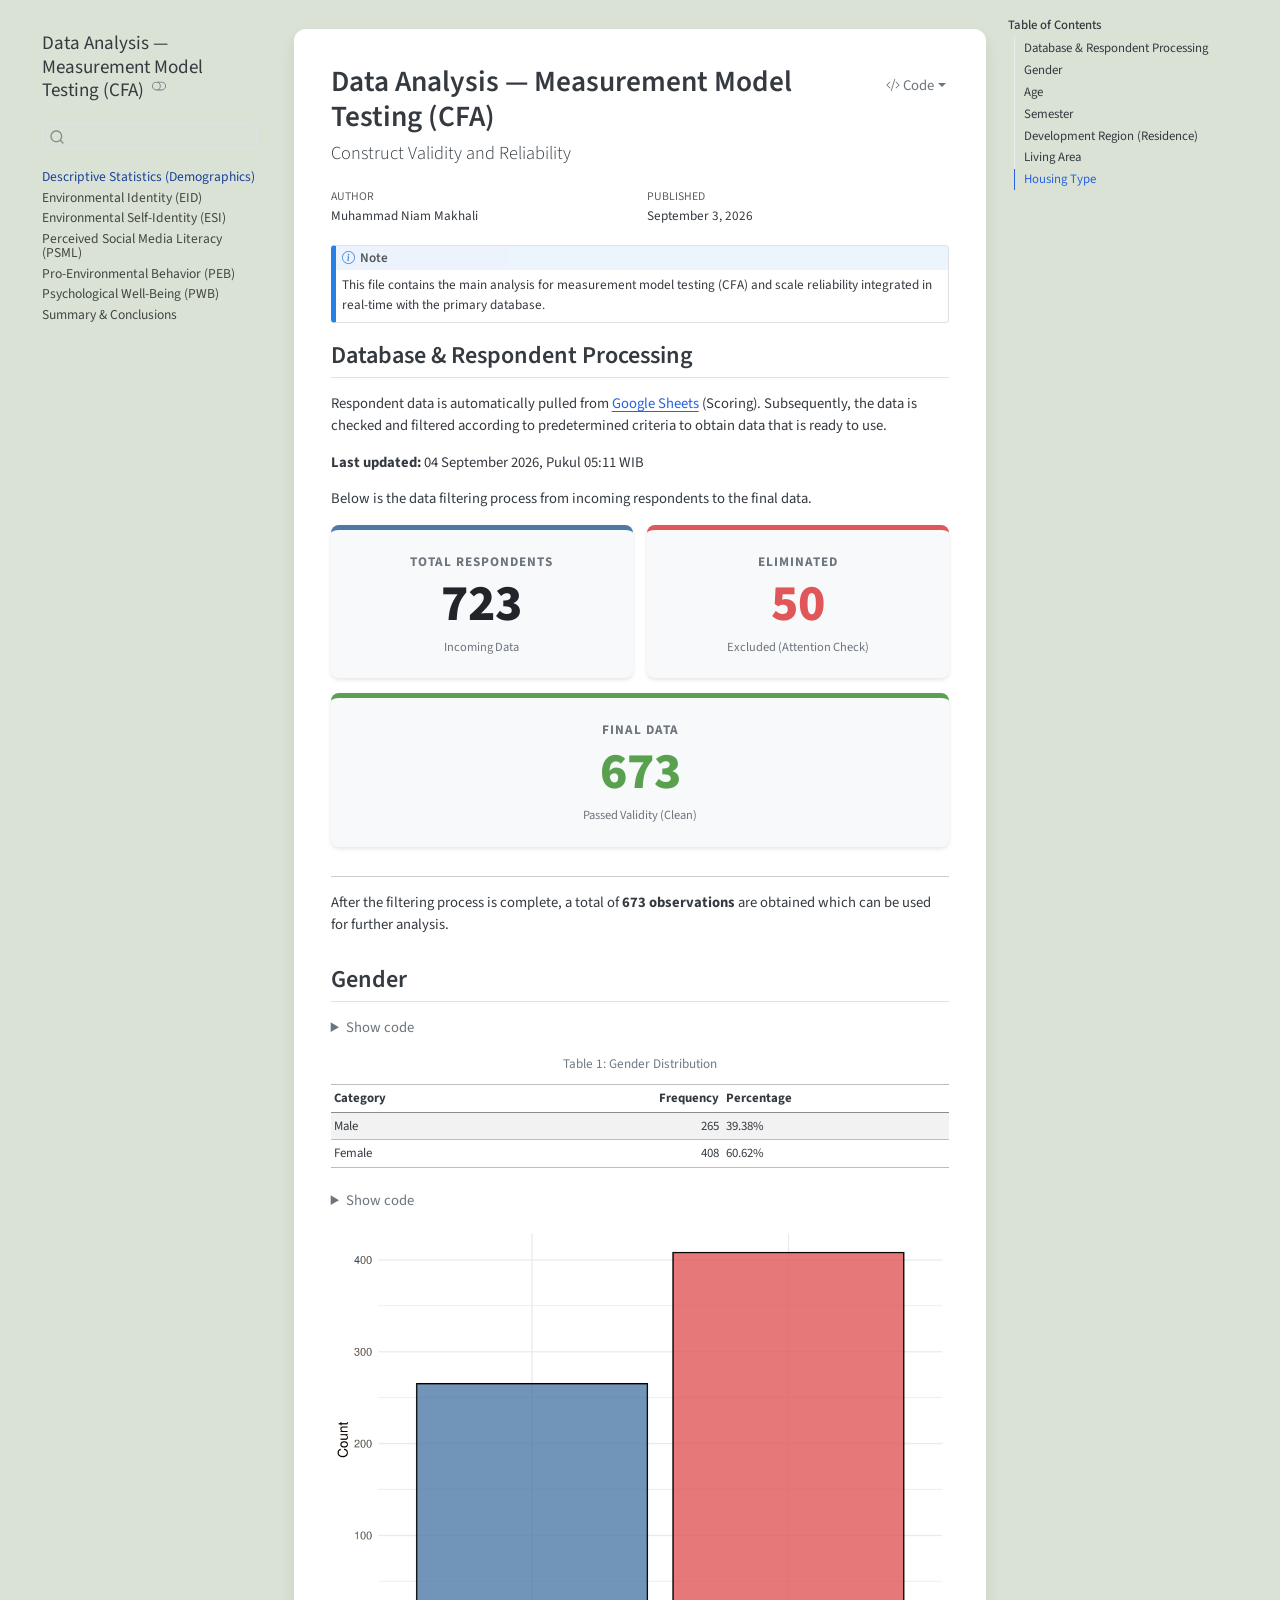
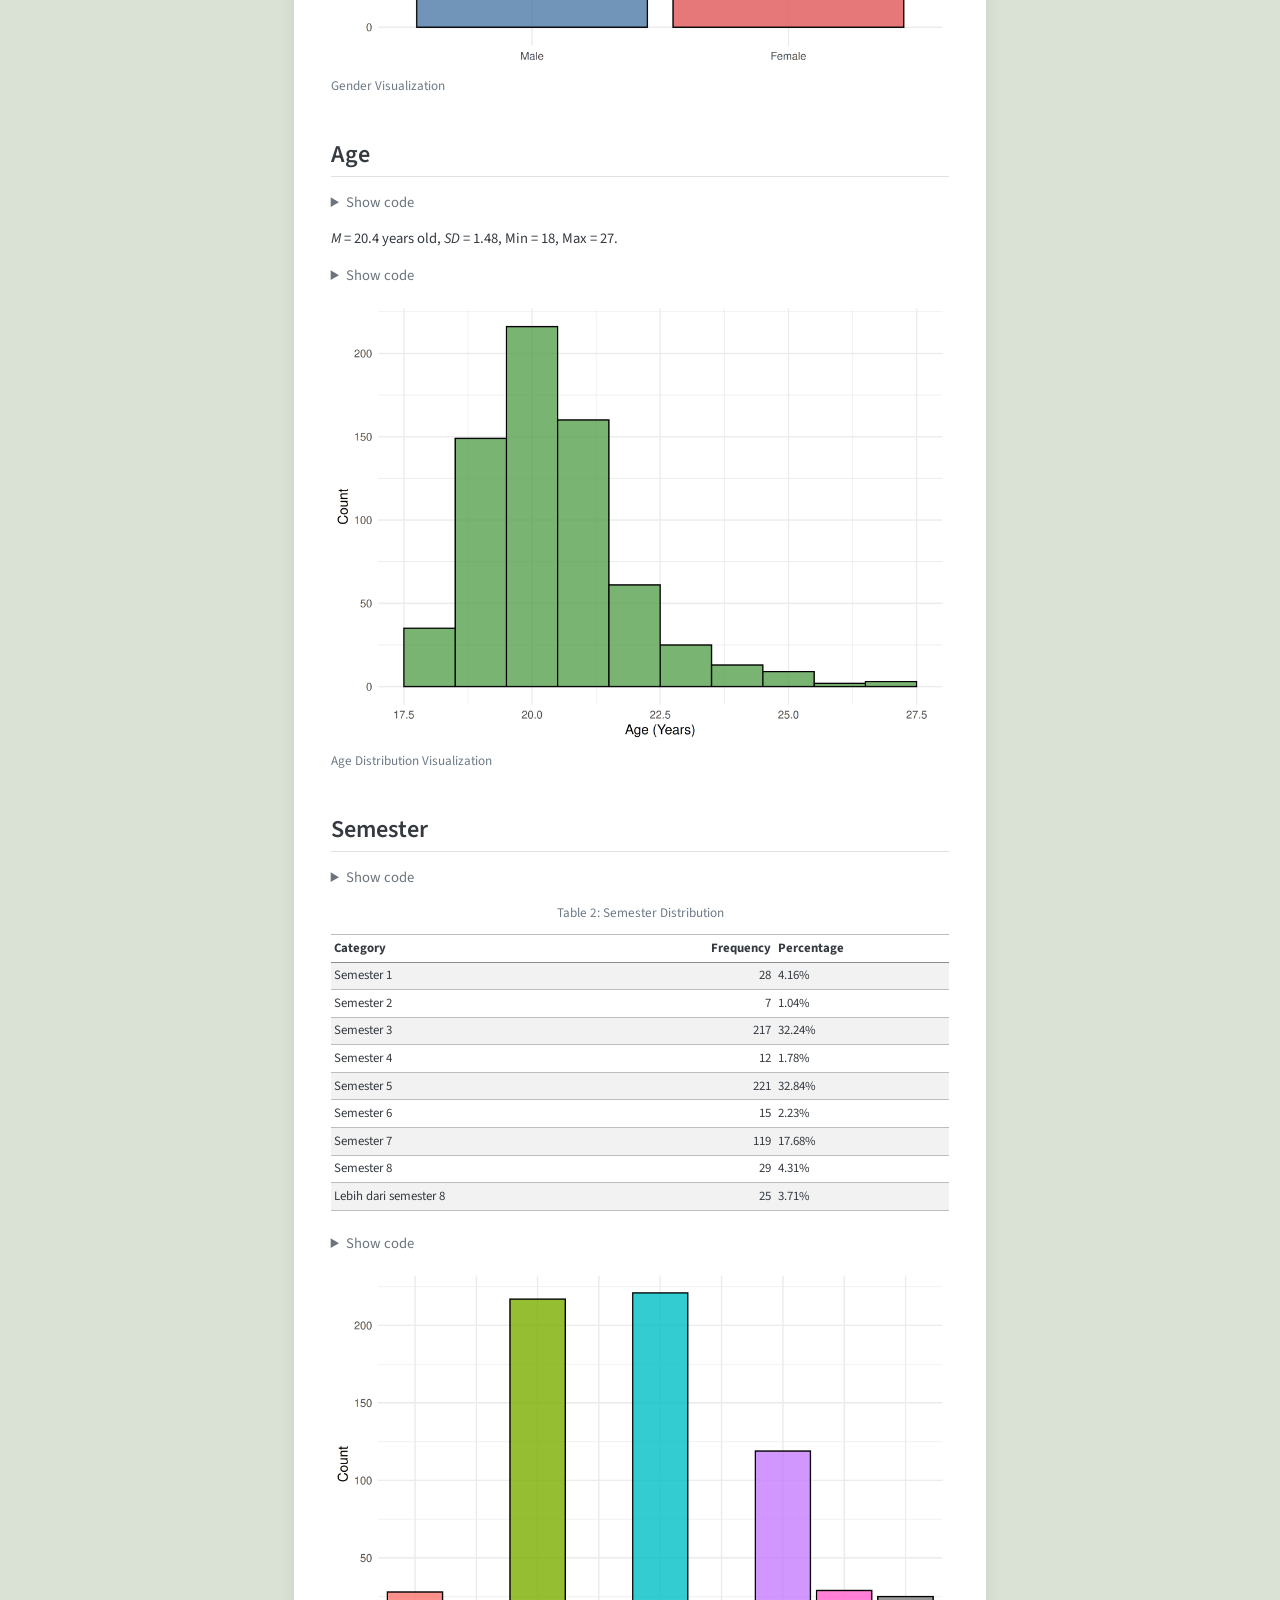
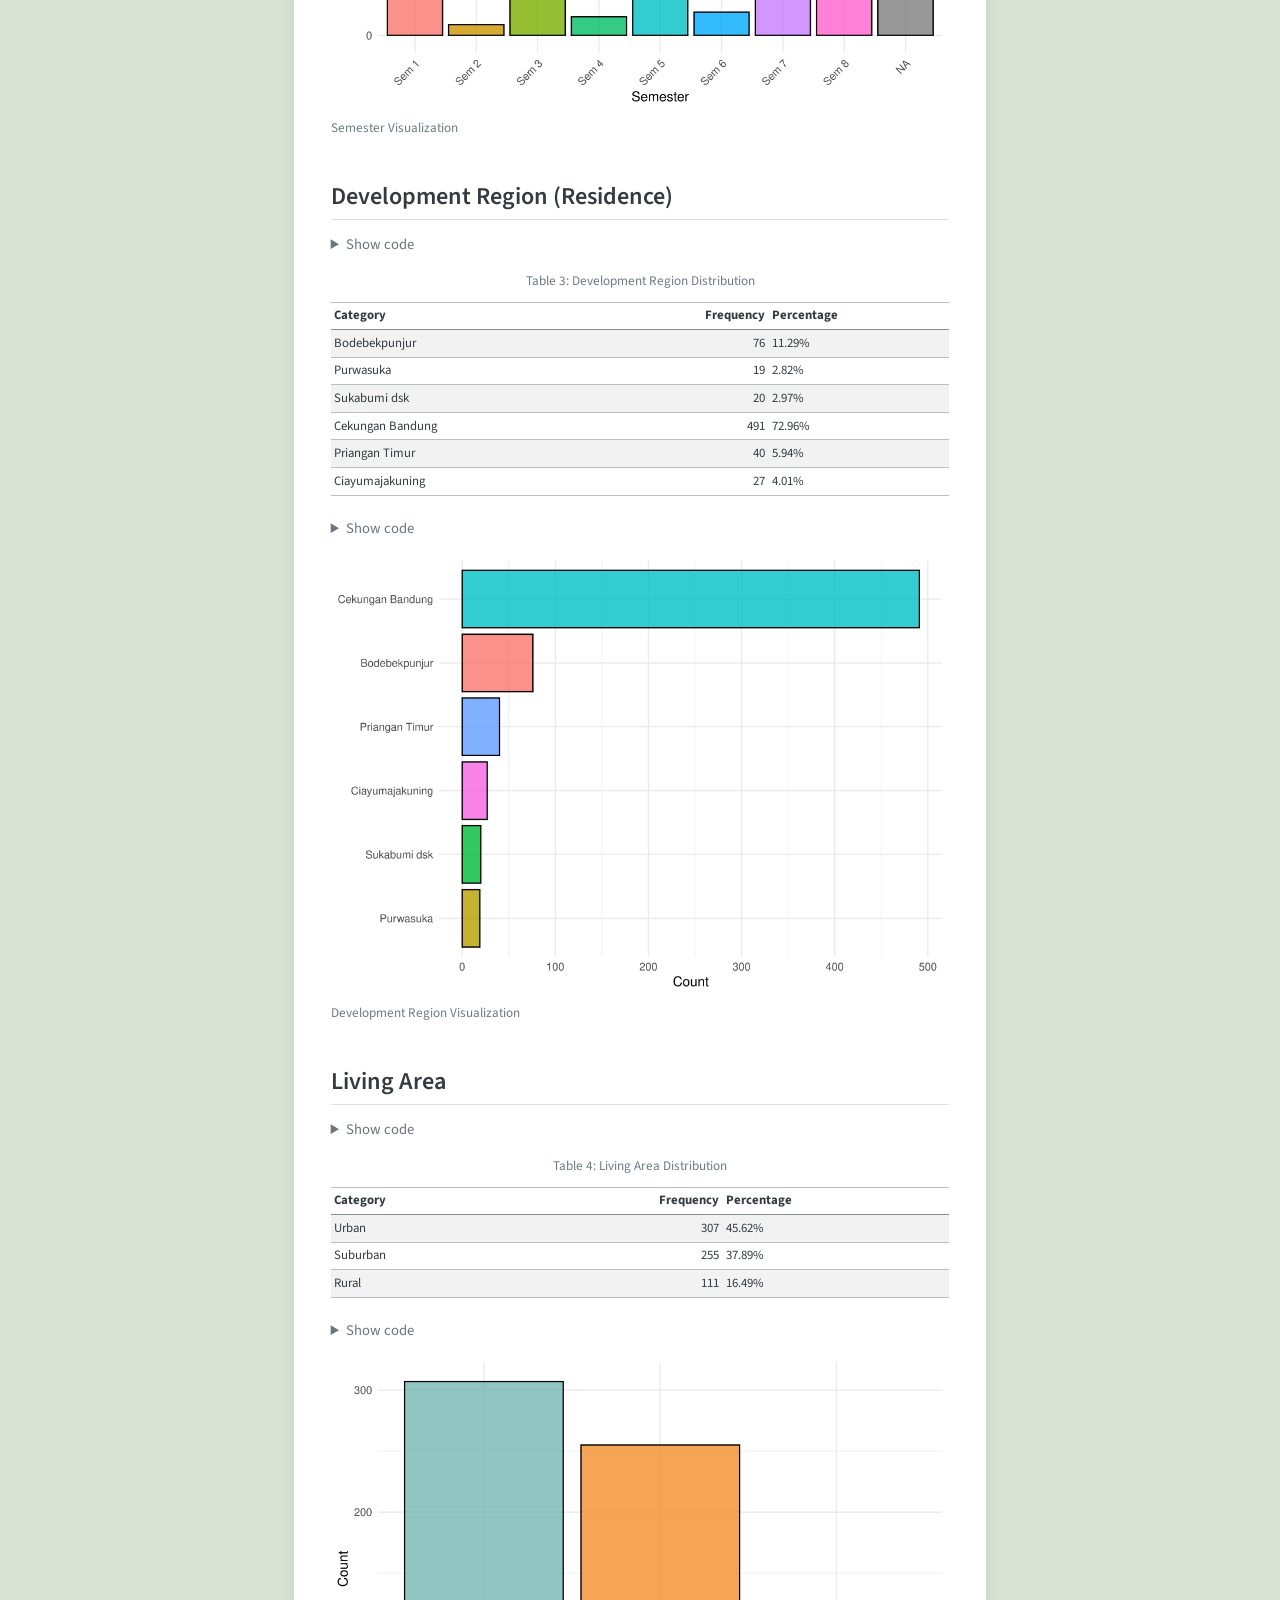
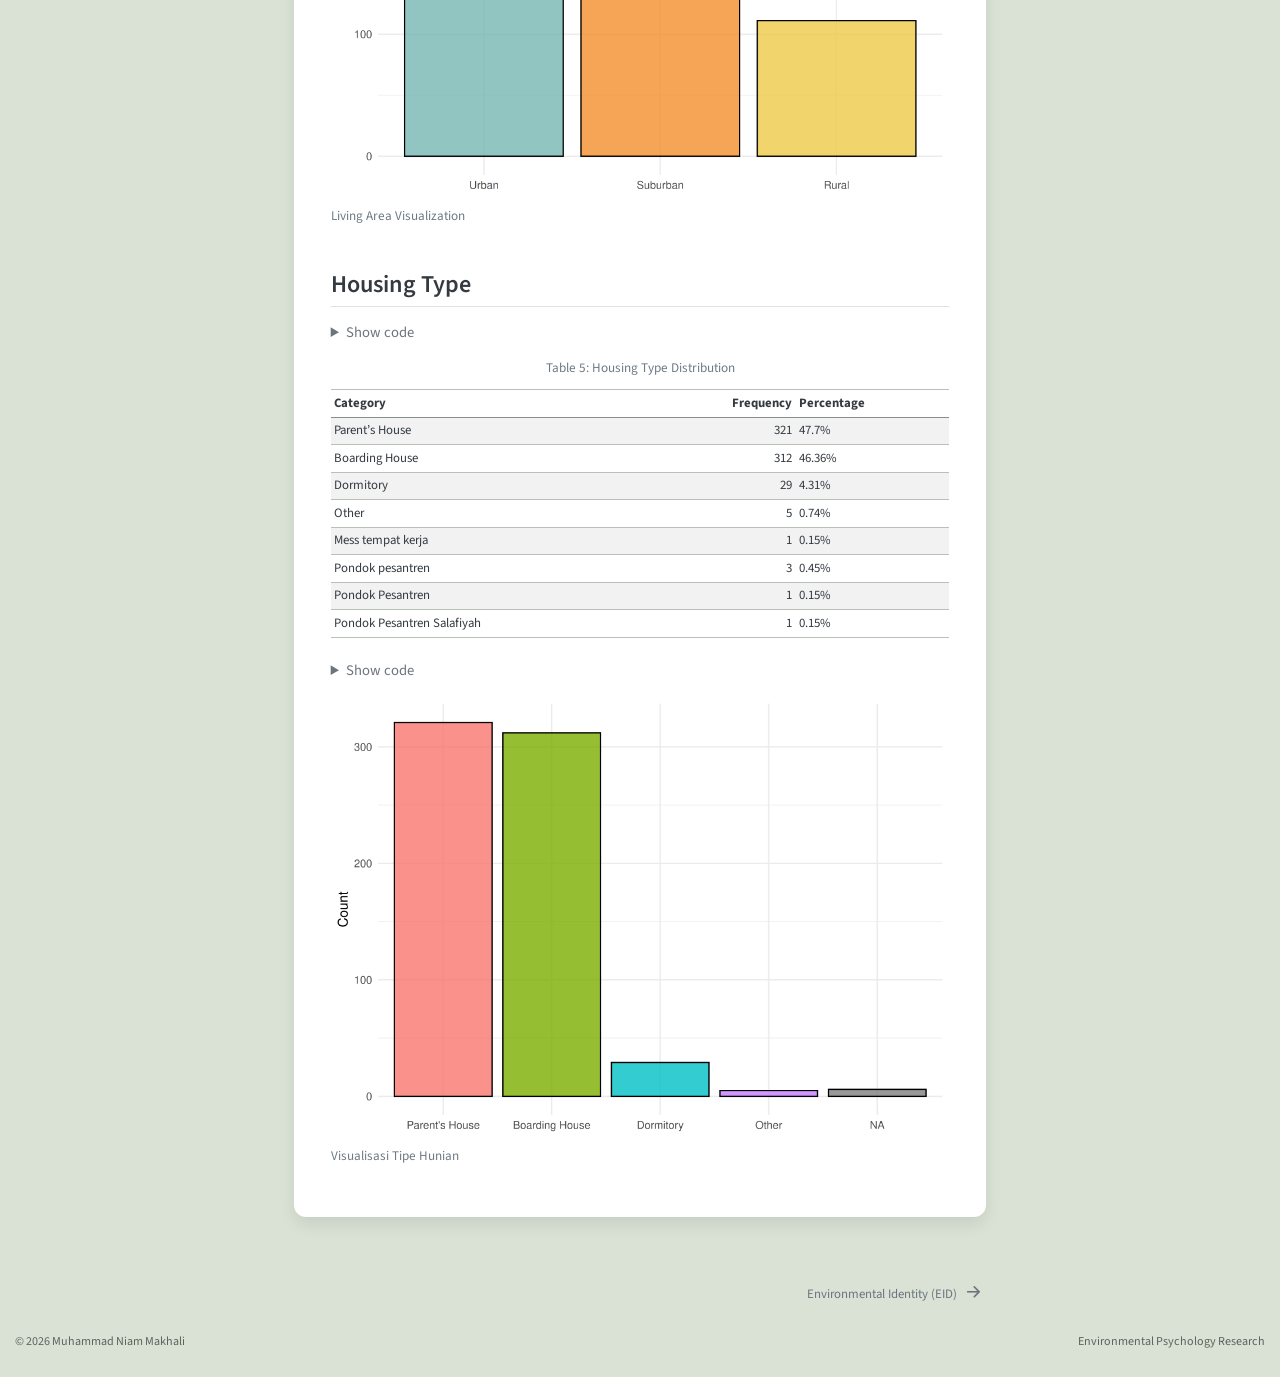
==== commit dfd4fe15: "Built site for gh-pages" ====
--- a/index.html
+++ b/index.html
@@ -85,9 +85,9 @@
 <link href="site_libs/quarto-html/quarto-syntax-highlighting-64a204ab8560d761af7679ceaba22944.css" rel="stylesheet" class="quarto-color-scheme-extra" id="quarto-text-highlighting-styles">
 <script src="site_libs/bootstrap/bootstrap.min.js"></script>
 <link href="site_libs/bootstrap/bootstrap-icons.css" rel="stylesheet">
-<link href="site_libs/bootstrap/bootstrap-91765e6d680498beea3368017c5870ea.min.css" rel="stylesheet" append-hash="true" class="quarto-color-scheme" id="quarto-bootstrap" data-mode="light">
-<link href="site_libs/bootstrap/bootstrap-dark-c3efc056cb81073ed25de927b4c5627d.min.css" rel="stylesheet" append-hash="true" class="quarto-color-scheme quarto-color-alternate" id="quarto-bootstrap" data-mode="dark">
-<link href="site_libs/bootstrap/bootstrap-91765e6d680498beea3368017c5870ea.min.css" rel="stylesheet" append-hash="true" class="quarto-color-scheme-extra" id="quarto-bootstrap" data-mode="light">
+<link href="site_libs/bootstrap/bootstrap-59ddbb863ad6cbc1373a9539cdbe62fd.min.css" rel="stylesheet" append-hash="true" class="quarto-color-scheme" id="quarto-bootstrap" data-mode="light">
+<link href="site_libs/bootstrap/bootstrap-dark-9fbe1de810b3ed67a0143e858aac3a16.min.css" rel="stylesheet" append-hash="true" class="quarto-color-scheme quarto-color-alternate" id="quarto-bootstrap" data-mode="dark">
+<link href="site_libs/bootstrap/bootstrap-59ddbb863ad6cbc1373a9539cdbe62fd.min.css" rel="stylesheet" append-hash="true" class="quarto-color-scheme-extra" id="quarto-bootstrap" data-mode="light">
 <script id="quarto-search-options" type="application/json">{
   "location": "sidebar",
   "copy-button": false,
@@ -425,7 +425,7 @@
 <section id="database-respondent-processing" class="level2">
 <h2 class="anchored" data-anchor-id="database-respondent-processing">Database &amp; Respondent Processing</h2>
 <p>Respondent data is automatically pulled from <a href="https://docs.google.com/spreadsheets/d/1u7L4GSSsuVDv9j7ccgWvccwr7A5Ks0szkiY-RTHVsA8/edit?usp=sharing">Google Sheets</a> (Scoring). Subsequently, the data is checked and filtered according to predetermined criteria to obtain data that is ready to use.</p>
-<p><strong>Last updated:</strong> 04 September 2026, Pukul 02:37 WIB</p>
+<p><strong>Last updated:</strong> 04 September 2026, Pukul 05:11 WIB</p>
 <p>Below is the data filtering process from incoming respondents to the final data.</p>
 <div style="display: flex; gap: 1rem; flex-wrap: wrap; margin-bottom: 2rem; justify-content: space-between;">
 <div style="flex: 1; min-width: 200px; background: #f8f9fa; border-top: 5px solid #4e79a7; border-radius: 8px; padding: 1.5rem; text-align: center; box-shadow: 0 2px 4px rgba(0,0,0,0.1);">
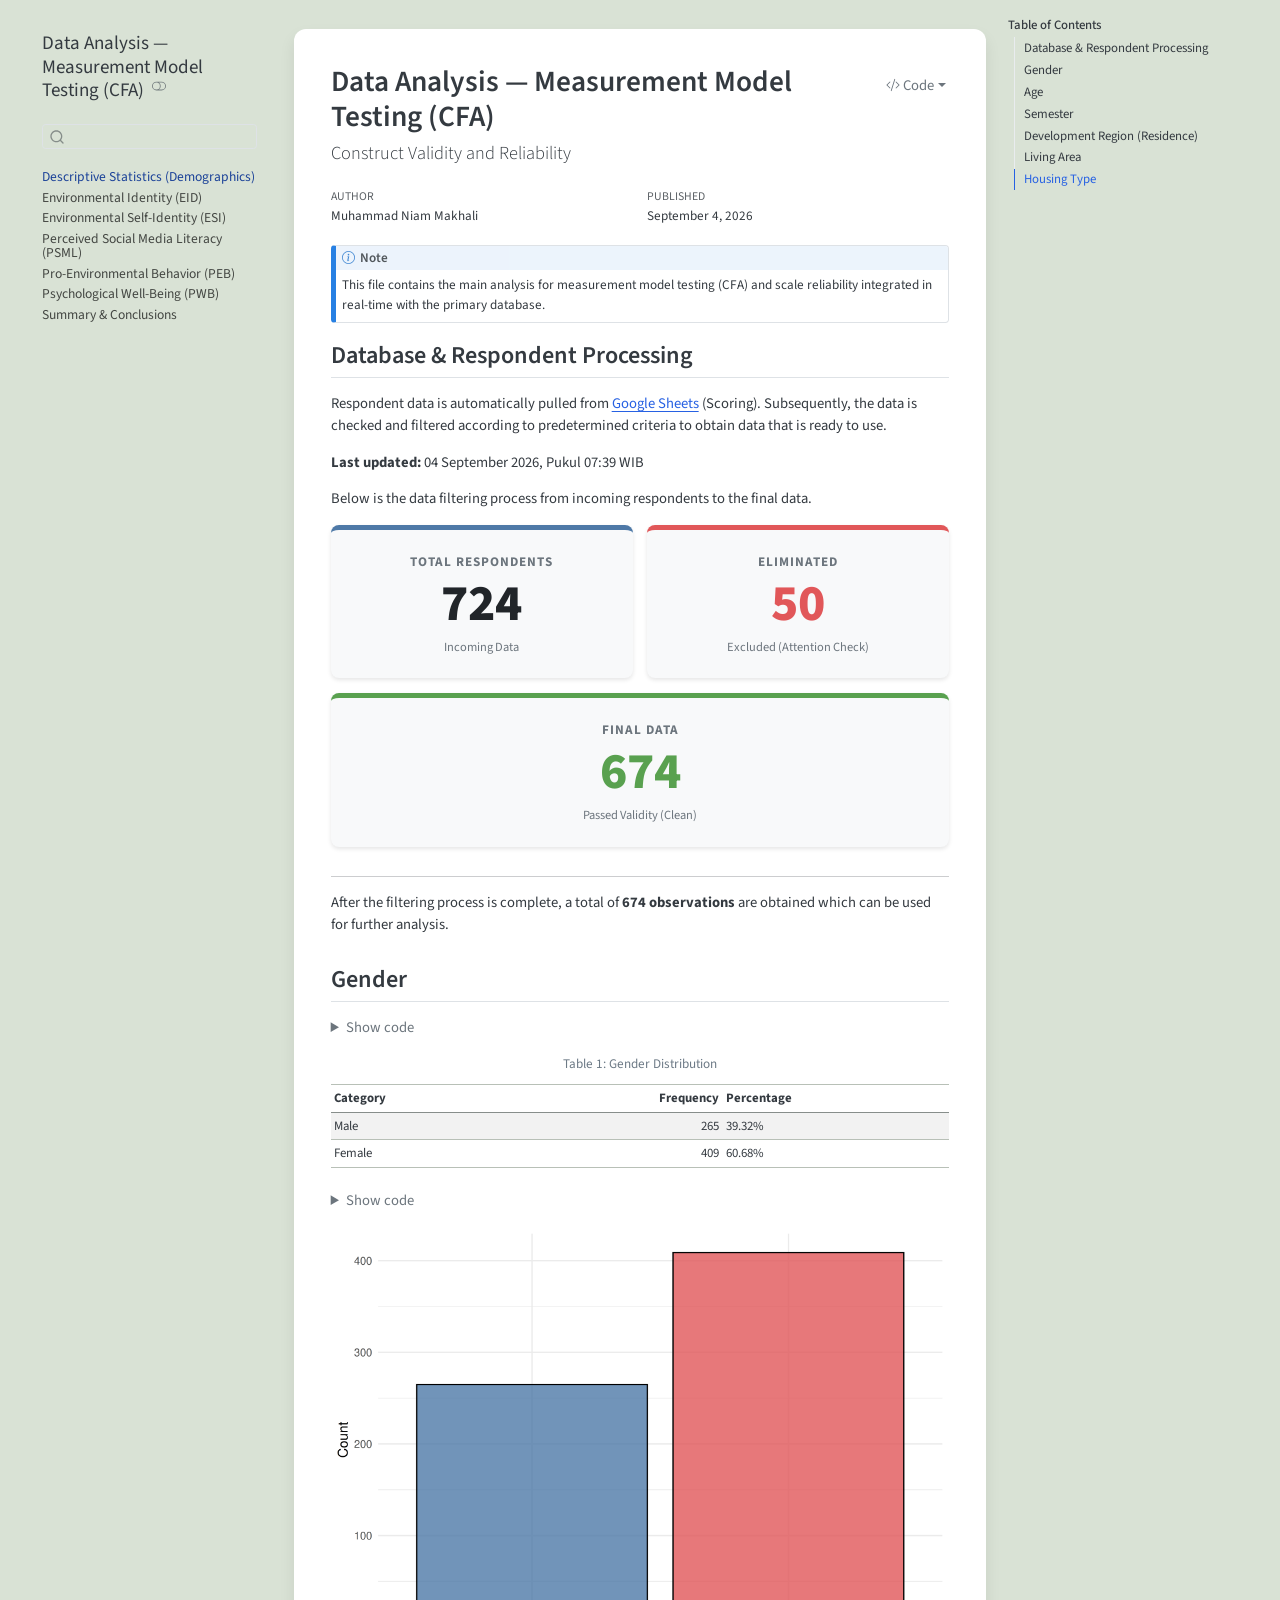
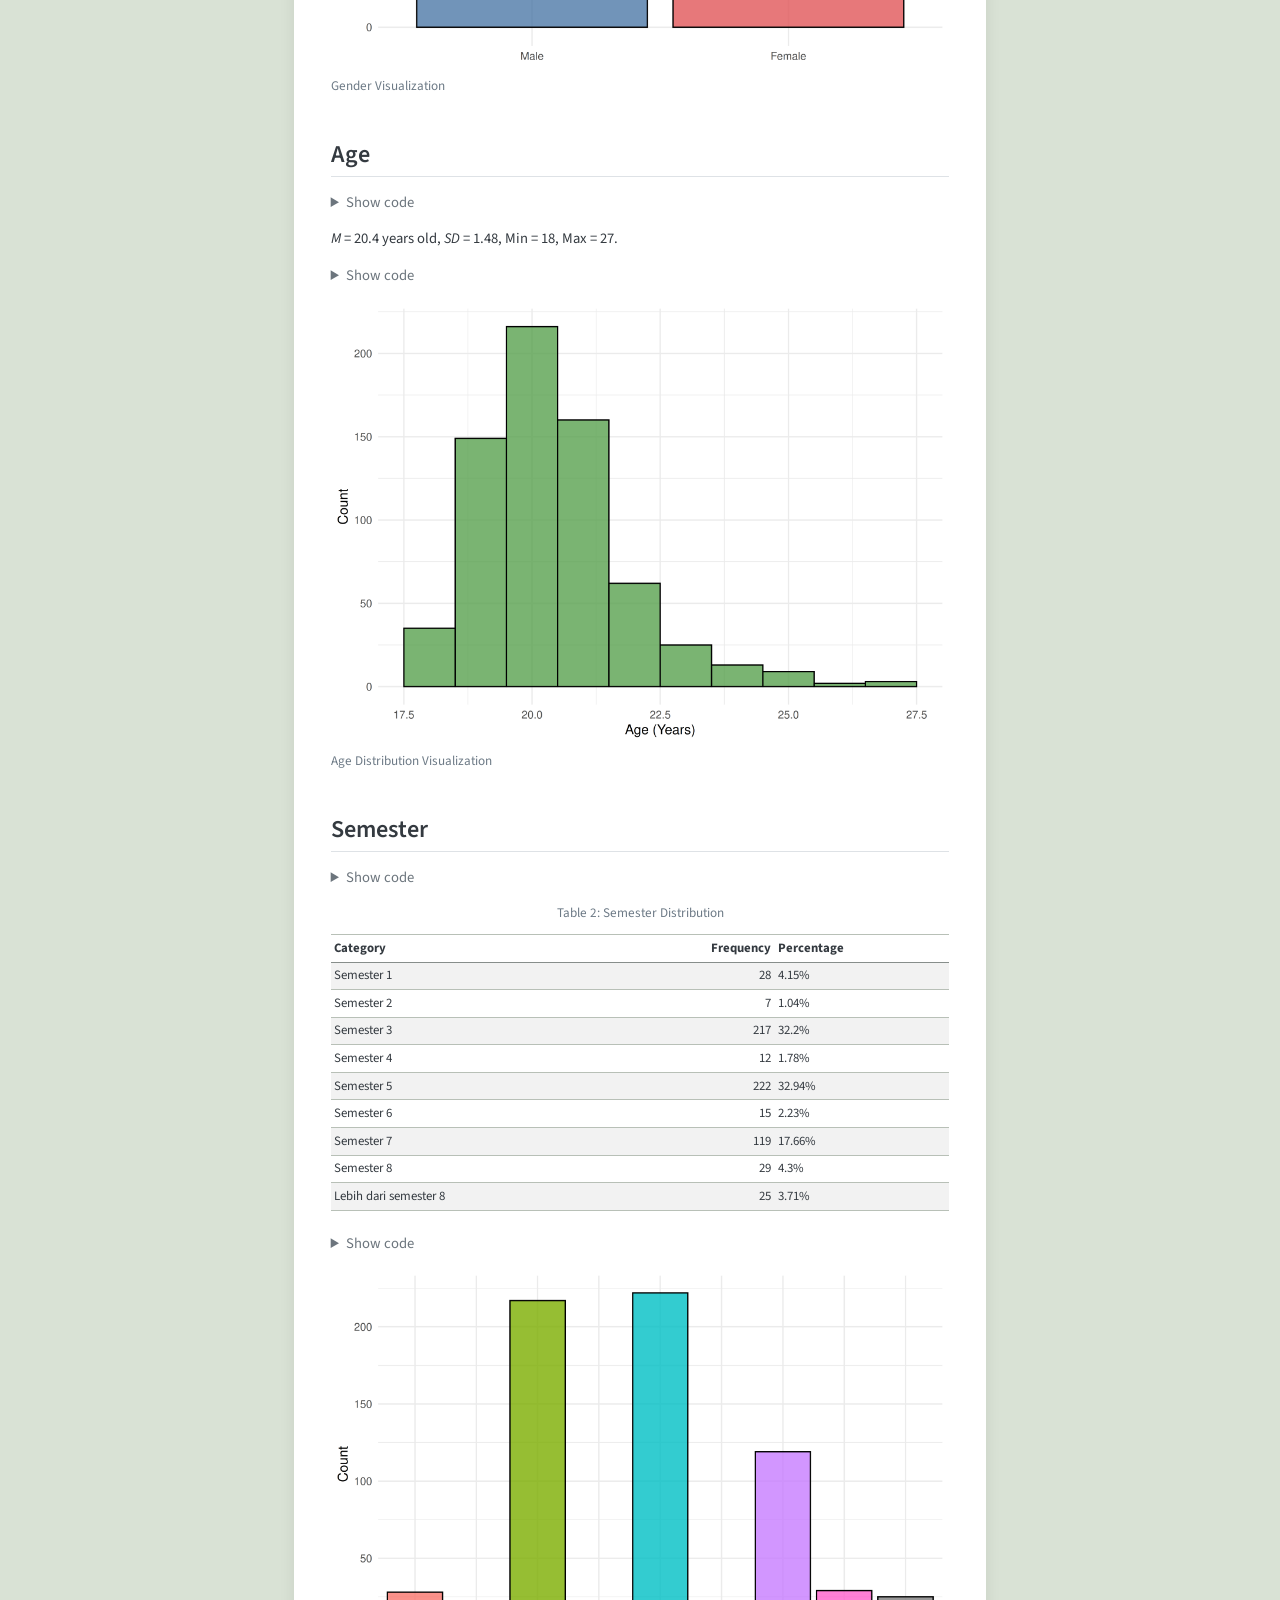
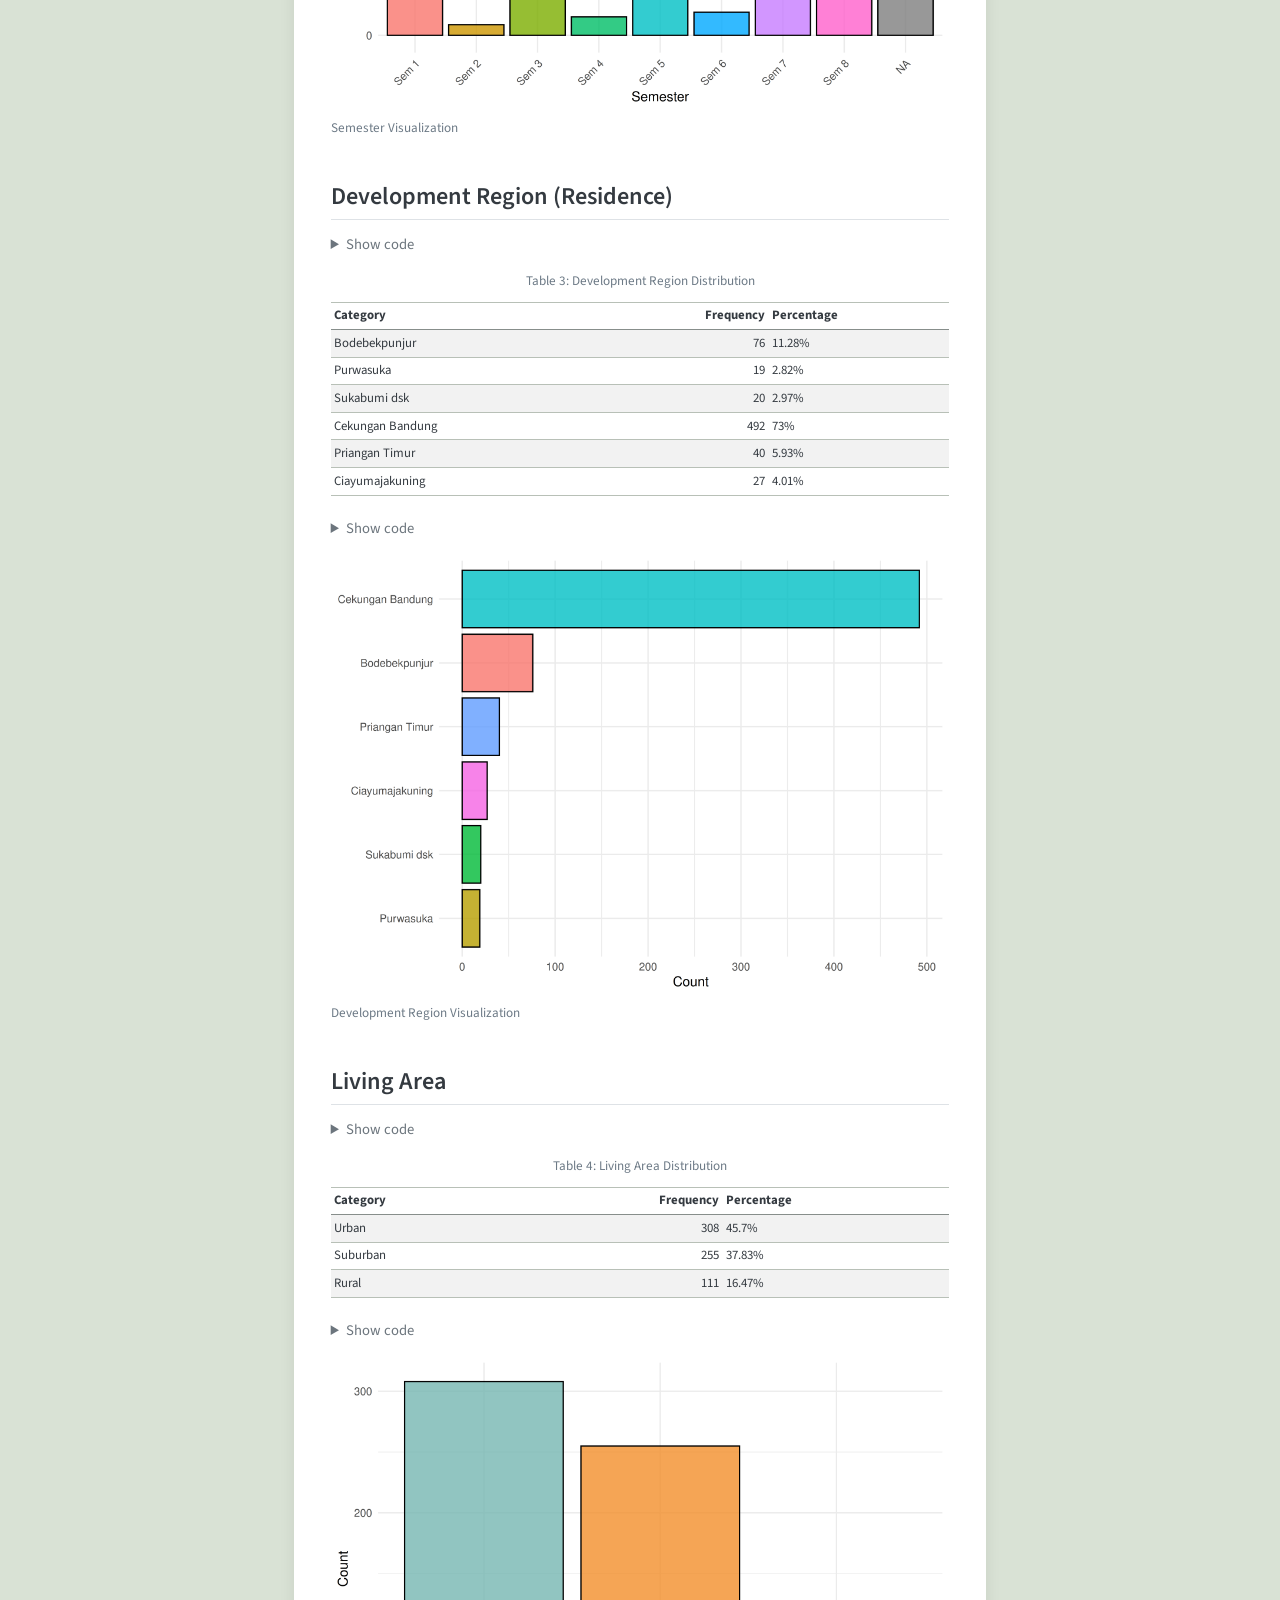
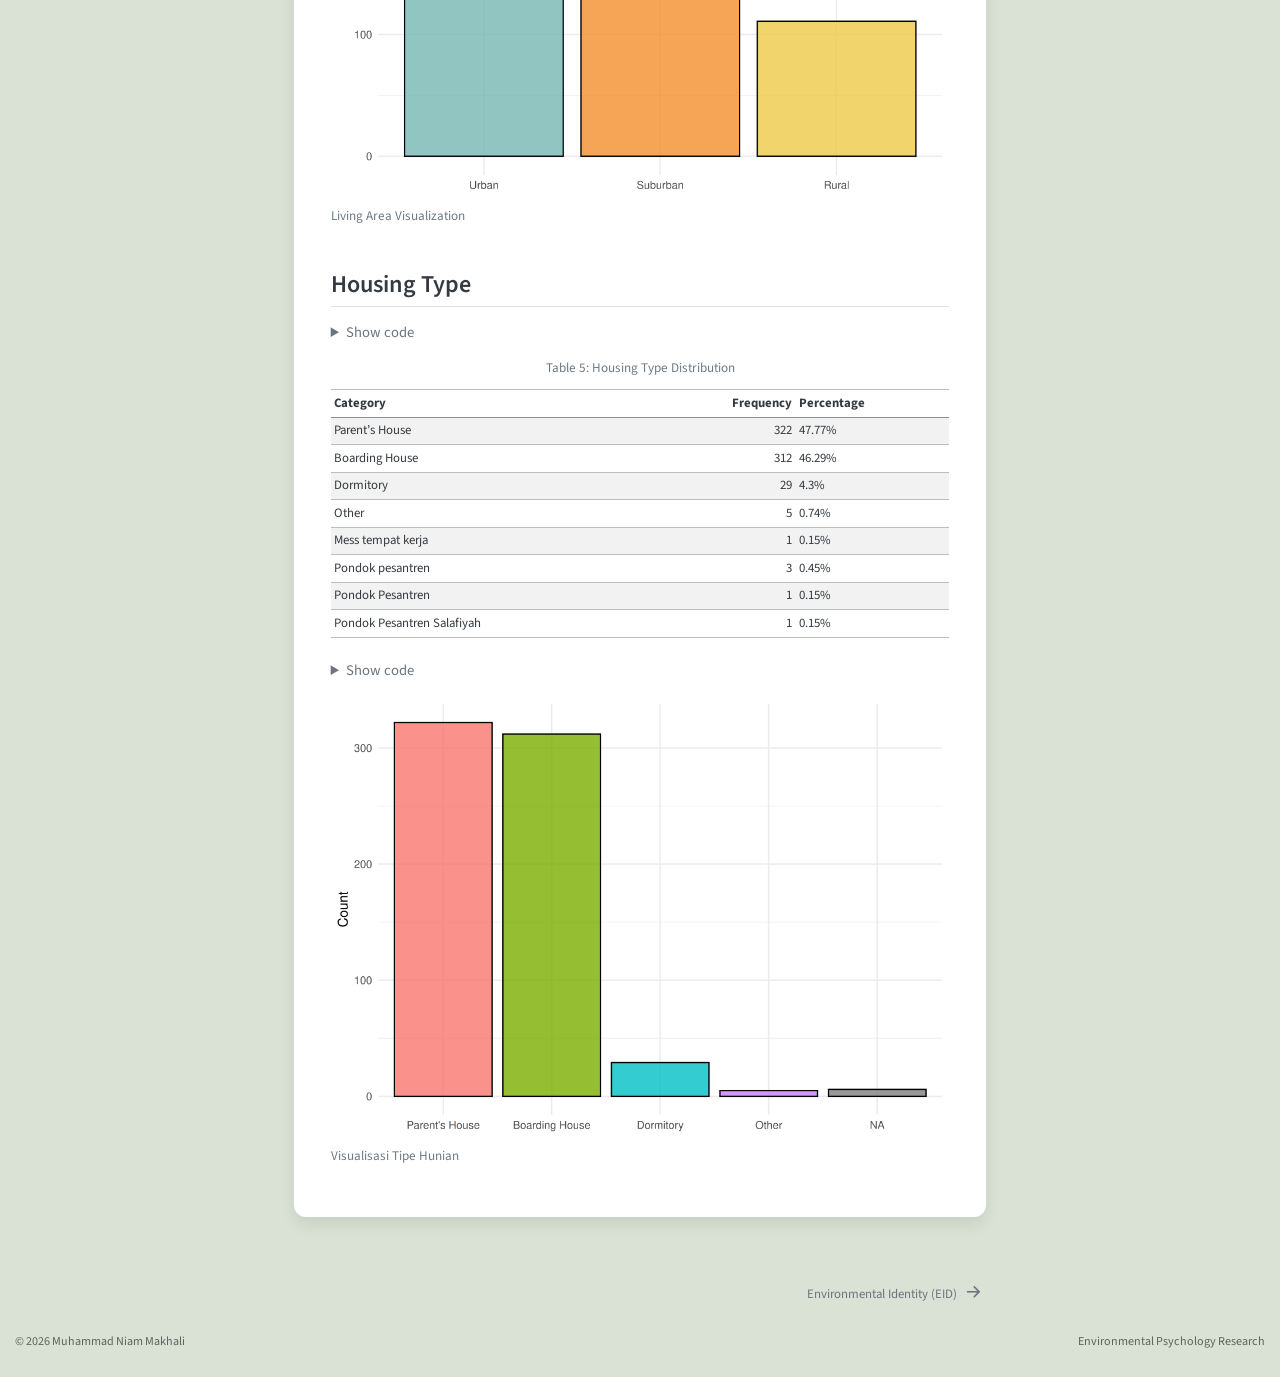
==== commit 5a699126: "Built site for gh-pages" ====
--- a/index.html
+++ b/index.html
@@ -7,7 +7,7 @@
 <meta name="viewport" content="width=device-width, initial-scale=1.0, user-scalable=yes">
 
 <meta name="author" content="Muhammad Niam Makhali">
-<meta name="dcterms.date" content="2026-09-03">
+<meta name="dcterms.date" content="2026-09-04">
 
 <title>Data Analysis — Measurement Model Testing (CFA)</title>
 <style>
@@ -85,9 +85,9 @@
 <link href="site_libs/quarto-html/quarto-syntax-highlighting-64a204ab8560d761af7679ceaba22944.css" rel="stylesheet" class="quarto-color-scheme-extra" id="quarto-text-highlighting-styles">
 <script src="site_libs/bootstrap/bootstrap.min.js"></script>
 <link href="site_libs/bootstrap/bootstrap-icons.css" rel="stylesheet">
-<link href="site_libs/bootstrap/bootstrap-59ddbb863ad6cbc1373a9539cdbe62fd.min.css" rel="stylesheet" append-hash="true" class="quarto-color-scheme" id="quarto-bootstrap" data-mode="light">
-<link href="site_libs/bootstrap/bootstrap-dark-9fbe1de810b3ed67a0143e858aac3a16.min.css" rel="stylesheet" append-hash="true" class="quarto-color-scheme quarto-color-alternate" id="quarto-bootstrap" data-mode="dark">
-<link href="site_libs/bootstrap/bootstrap-59ddbb863ad6cbc1373a9539cdbe62fd.min.css" rel="stylesheet" append-hash="true" class="quarto-color-scheme-extra" id="quarto-bootstrap" data-mode="light">
+<link href="site_libs/bootstrap/bootstrap-91765e6d680498beea3368017c5870ea.min.css" rel="stylesheet" append-hash="true" class="quarto-color-scheme" id="quarto-bootstrap" data-mode="light">
+<link href="site_libs/bootstrap/bootstrap-dark-c3efc056cb81073ed25de927b4c5627d.min.css" rel="stylesheet" append-hash="true" class="quarto-color-scheme quarto-color-alternate" id="quarto-bootstrap" data-mode="dark">
+<link href="site_libs/bootstrap/bootstrap-91765e6d680498beea3368017c5870ea.min.css" rel="stylesheet" append-hash="true" class="quarto-color-scheme-extra" id="quarto-bootstrap" data-mode="light">
 <script id="quarto-search-options" type="application/json">{
   "location": "sidebar",
   "copy-button": false,
@@ -397,7 +397,7 @@
     <div>
     <div class="quarto-title-meta-heading">Published</div>
     <div class="quarto-title-meta-contents">
-      <p class="date">September 3, 2026</p>
+      <p class="date">September 4, 2026</p>
     </div>
   </div>
   
@@ -425,7 +425,7 @@
 <section id="database-respondent-processing" class="level2">
 <h2 class="anchored" data-anchor-id="database-respondent-processing">Database &amp; Respondent Processing</h2>
 <p>Respondent data is automatically pulled from <a href="https://docs.google.com/spreadsheets/d/1u7L4GSSsuVDv9j7ccgWvccwr7A5Ks0szkiY-RTHVsA8/edit?usp=sharing">Google Sheets</a> (Scoring). Subsequently, the data is checked and filtered according to predetermined criteria to obtain data that is ready to use.</p>
-<p><strong>Last updated:</strong> 04 September 2026, Pukul 05:11 WIB</p>
+<p><strong>Last updated:</strong> 04 September 2026, Pukul 07:39 WIB</p>
 <p>Below is the data filtering process from incoming respondents to the final data.</p>
 <div style="display: flex; gap: 1rem; flex-wrap: wrap; margin-bottom: 2rem; justify-content: space-between;">
 <div style="flex: 1; min-width: 200px; background: #f8f9fa; border-top: 5px solid #4e79a7; border-radius: 8px; padding: 1.5rem; text-align: center; box-shadow: 0 2px 4px rgba(0,0,0,0.1);">
@@ -433,7 +433,7 @@
 Total Respondents
 </div>
 <div style="font-size: 3.5rem; font-weight: 800; color: #212529; margin: 0.5rem 0; line-height: 1;">
-723
+724
 </div>
 <div style="font-size: 0.85rem; color: #6c757d;">
 Incoming Data
@@ -455,7 +455,7 @@
 Final Data
 </div>
 <div style="font-size: 3.5rem; font-weight: 800; color: #59a14f; margin: 0.5rem 0; line-height: 1;">
-673
+674
 </div>
 <div style="font-size: 0.85rem; color: #6c757d;">
 Passed Validity (Clean)
@@ -463,7 +463,7 @@
 </div>
 </div>
 <hr>
-<p>After the filtering process is complete, a total of <strong>673 observations</strong> are obtained which can be used for further analysis.</p>
+<p>After the filtering process is complete, a total of <strong>674 observations</strong> are obtained which can be used for further analysis.</p>
 </section>
 <section id="gender" class="level2">
 <h2 class="anchored" data-anchor-id="gender">Gender</h2>
@@ -491,12 +491,12 @@
 <tr class="odd">
 <td style="text-align: left;">Male</td>
 <td style="text-align: right;">265</td>
-<td style="text-align: left;">39.38%</td>
+<td style="text-align: left;">39.32%</td>
 </tr>
 <tr class="even">
 <td style="text-align: left;">Female</td>
-<td style="text-align: right;">408</td>
-<td style="text-align: left;">60.62%</td>
+<td style="text-align: right;">409</td>
+<td style="text-align: left;">60.68%</td>
 </tr>
 </tbody>
 </table>
@@ -586,7 +586,7 @@
 <tr class="odd">
 <td style="text-align: left;">Semester 1</td>
 <td style="text-align: right;">28</td>
-<td style="text-align: left;">4.16%</td>
+<td style="text-align: left;">4.15%</td>
 </tr>
 <tr class="even">
 <td style="text-align: left;">Semester 2</td>
@@ -596,7 +596,7 @@
 <tr class="odd">
 <td style="text-align: left;">Semester 3</td>
 <td style="text-align: right;">217</td>
-<td style="text-align: left;">32.24%</td>
+<td style="text-align: left;">32.2%</td>
 </tr>
 <tr class="even">
 <td style="text-align: left;">Semester 4</td>
@@ -605,8 +605,8 @@
 </tr>
 <tr class="odd">
 <td style="text-align: left;">Semester 5</td>
-<td style="text-align: right;">221</td>
-<td style="text-align: left;">32.84%</td>
+<td style="text-align: right;">222</td>
+<td style="text-align: left;">32.94%</td>
 </tr>
 <tr class="even">
 <td style="text-align: left;">Semester 6</td>
@@ -616,12 +616,12 @@
 <tr class="odd">
 <td style="text-align: left;">Semester 7</td>
 <td style="text-align: right;">119</td>
-<td style="text-align: left;">17.68%</td>
+<td style="text-align: left;">17.66%</td>
 </tr>
 <tr class="even">
 <td style="text-align: left;">Semester 8</td>
 <td style="text-align: right;">29</td>
-<td style="text-align: left;">4.31%</td>
+<td style="text-align: left;">4.3%</td>
 </tr>
 <tr class="odd">
 <td style="text-align: left;">Lebih dari semester 8</td>
@@ -685,7 +685,7 @@
 <tr class="odd">
 <td style="text-align: left;">Bodebekpunjur</td>
 <td style="text-align: right;">76</td>
-<td style="text-align: left;">11.29%</td>
+<td style="text-align: left;">11.28%</td>
 </tr>
 <tr class="even">
 <td style="text-align: left;">Purwasuka</td>
@@ -699,13 +699,13 @@
 </tr>
 <tr class="even">
 <td style="text-align: left;">Cekungan Bandung</td>
-<td style="text-align: right;">491</td>
-<td style="text-align: left;">72.96%</td>
+<td style="text-align: right;">492</td>
+<td style="text-align: left;">73%</td>
 </tr>
 <tr class="odd">
 <td style="text-align: left;">Priangan Timur</td>
 <td style="text-align: right;">40</td>
-<td style="text-align: left;">5.94%</td>
+<td style="text-align: left;">5.93%</td>
 </tr>
 <tr class="even">
 <td style="text-align: left;">Ciayumajakuning</td>
@@ -768,18 +768,18 @@
 <tbody>
 <tr class="odd">
 <td style="text-align: left;">Urban</td>
-<td style="text-align: right;">307</td>
-<td style="text-align: left;">45.62%</td>
+<td style="text-align: right;">308</td>
+<td style="text-align: left;">45.7%</td>
 </tr>
 <tr class="even">
 <td style="text-align: left;">Suburban</td>
 <td style="text-align: right;">255</td>
-<td style="text-align: left;">37.89%</td>
+<td style="text-align: left;">37.83%</td>
 </tr>
 <tr class="odd">
 <td style="text-align: left;">Rural</td>
 <td style="text-align: right;">111</td>
-<td style="text-align: left;">16.49%</td>
+<td style="text-align: left;">16.47%</td>
 </tr>
 </tbody>
 </table>
@@ -836,18 +836,18 @@
 <tbody>
 <tr class="odd">
 <td style="text-align: left;">Parent’s House</td>
-<td style="text-align: right;">321</td>
-<td style="text-align: left;">47.7%</td>
+<td style="text-align: right;">322</td>
+<td style="text-align: left;">47.77%</td>
 </tr>
 <tr class="even">
 <td style="text-align: left;">Boarding House</td>
 <td style="text-align: right;">312</td>
-<td style="text-align: left;">46.36%</td>
+<td style="text-align: left;">46.29%</td>
 </tr>
 <tr class="odd">
 <td style="text-align: left;">Dormitory</td>
 <td style="text-align: right;">29</td>
-<td style="text-align: left;">4.31%</td>
+<td style="text-align: left;">4.3%</td>
 </tr>
 <tr class="even">
 <td style="text-align: left;">Other</td>
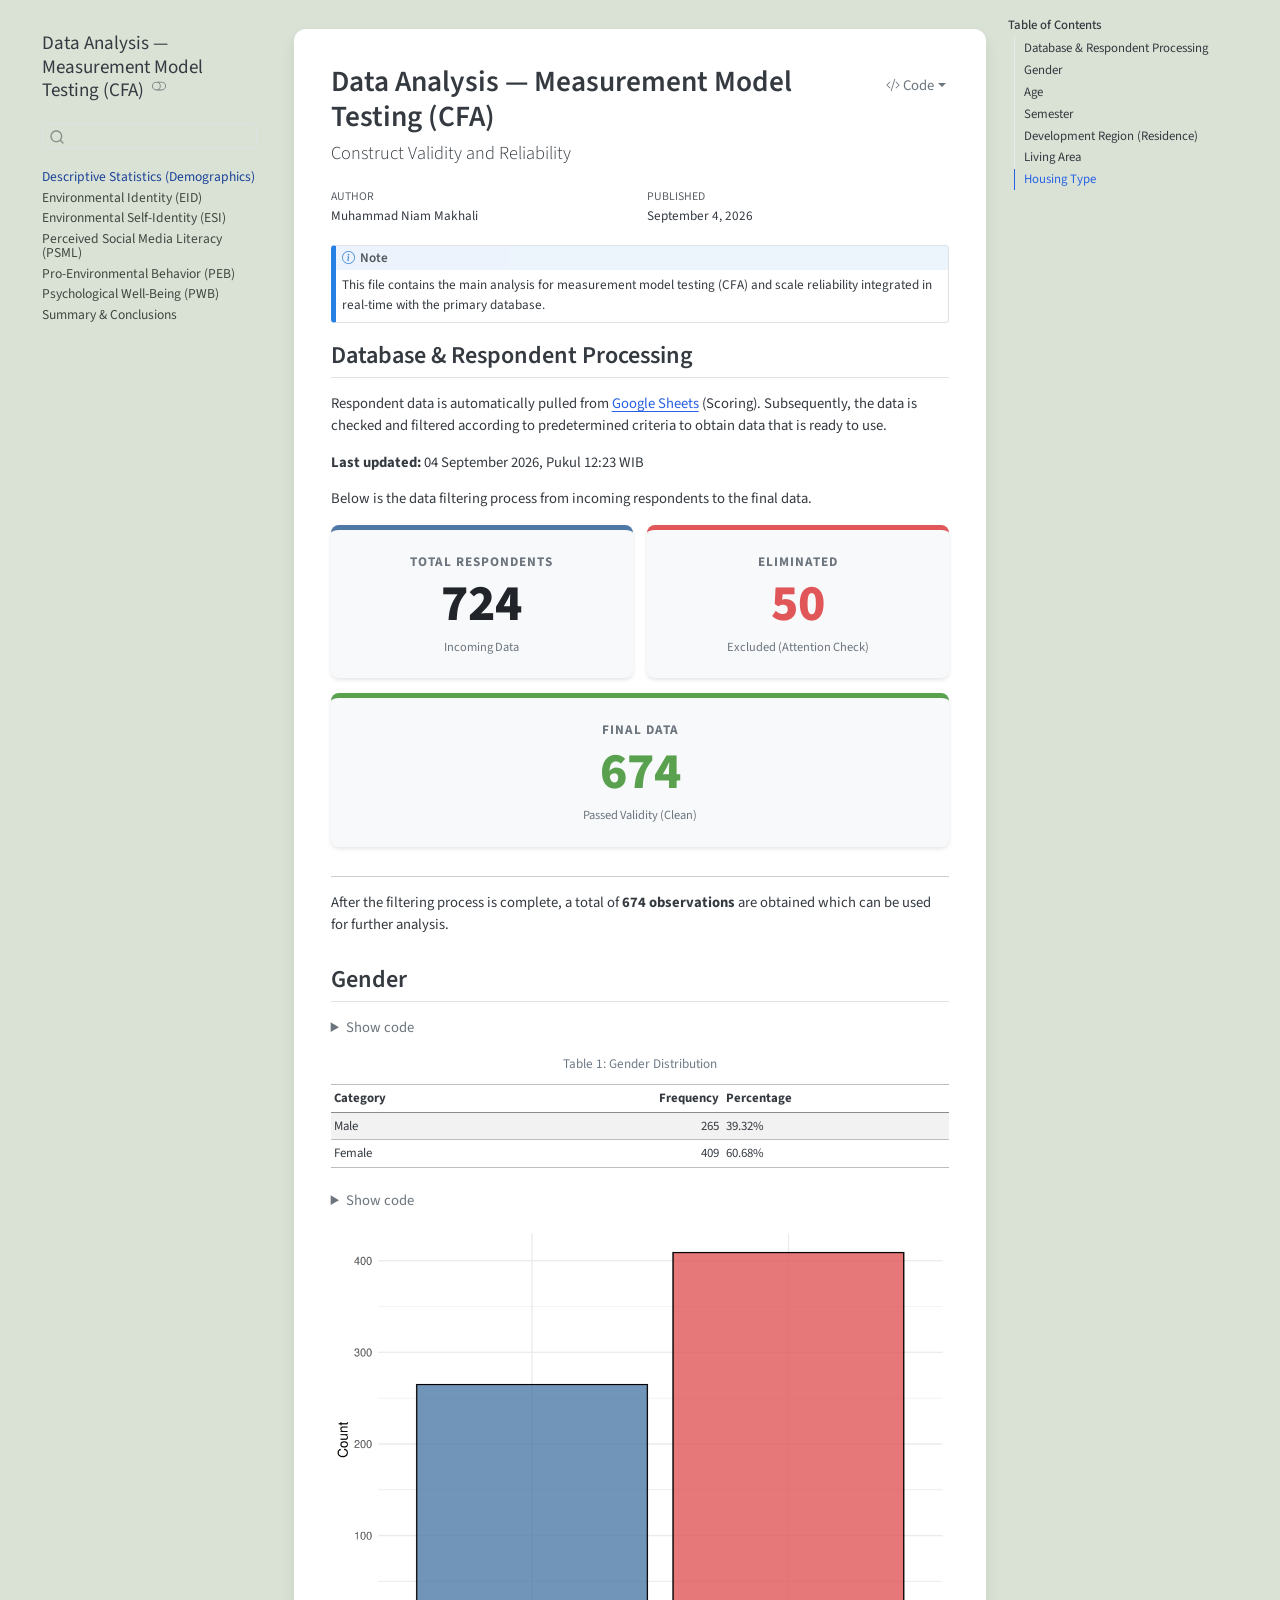
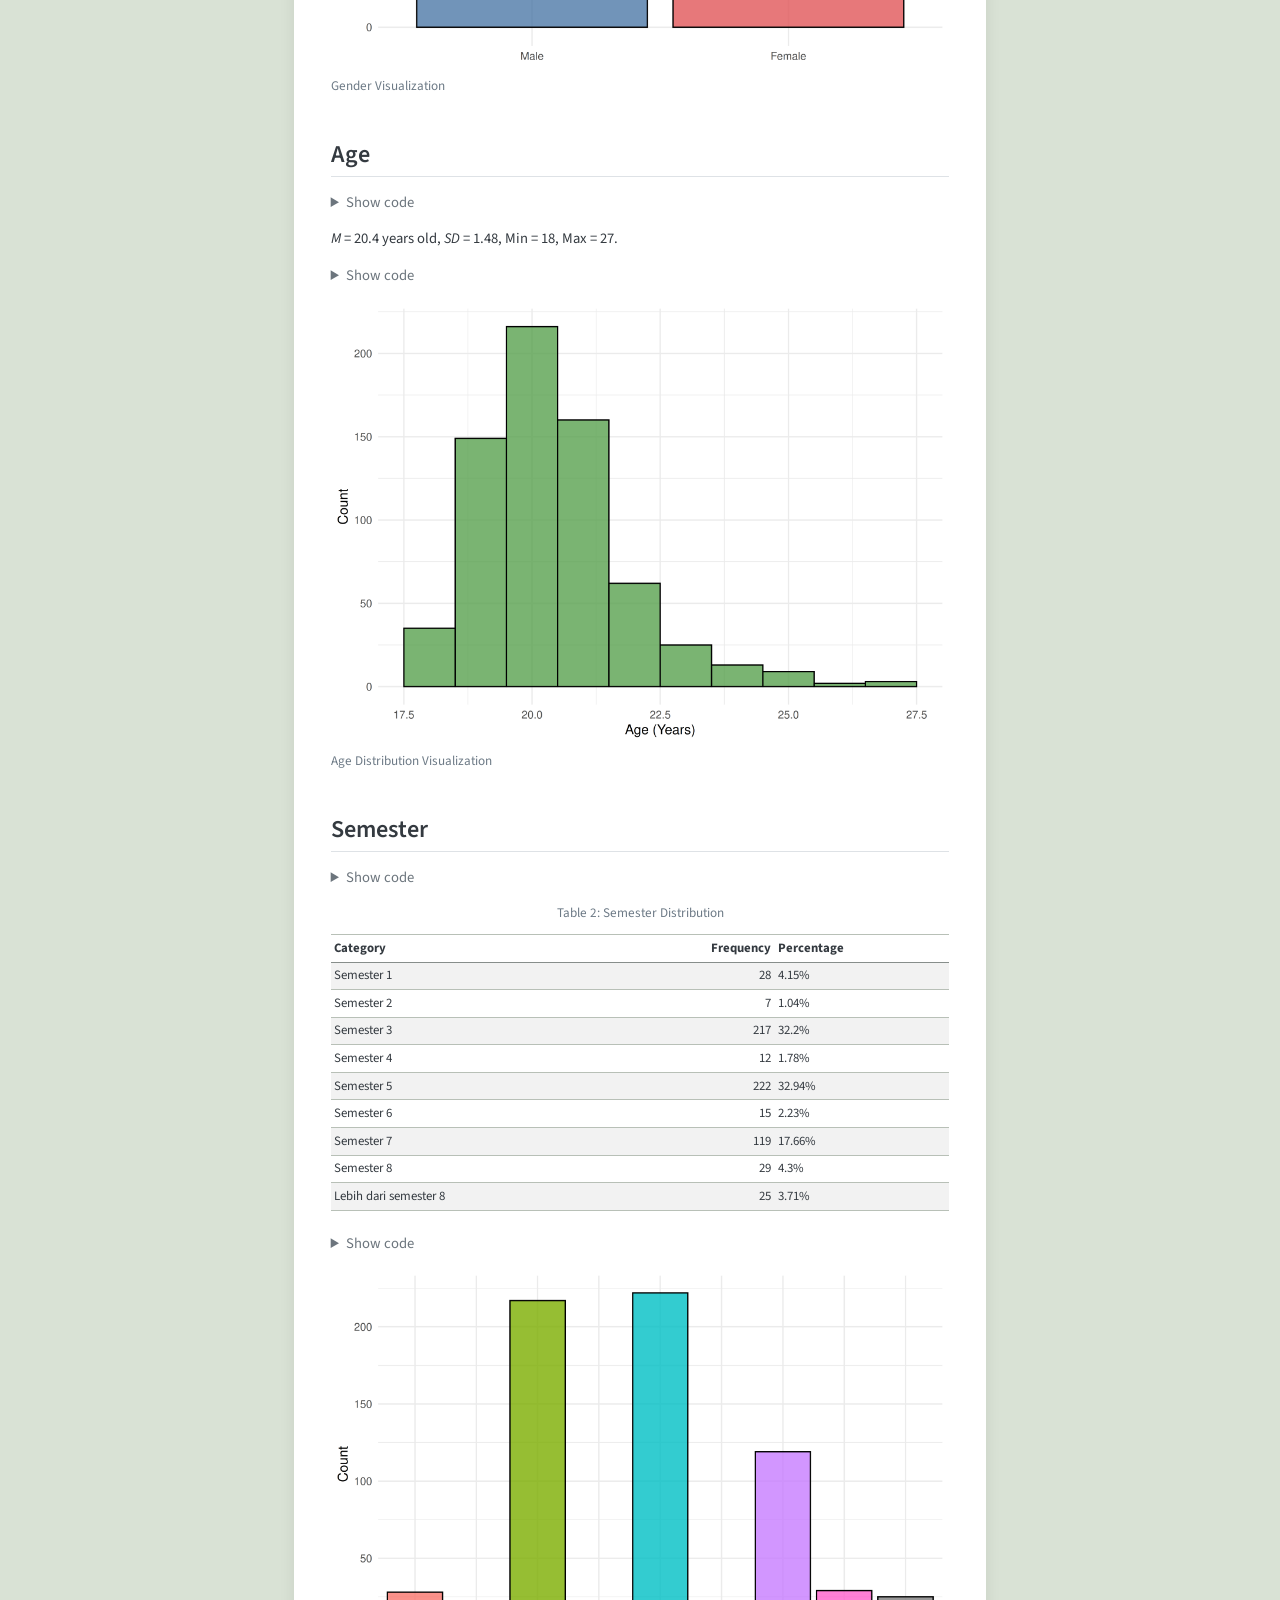
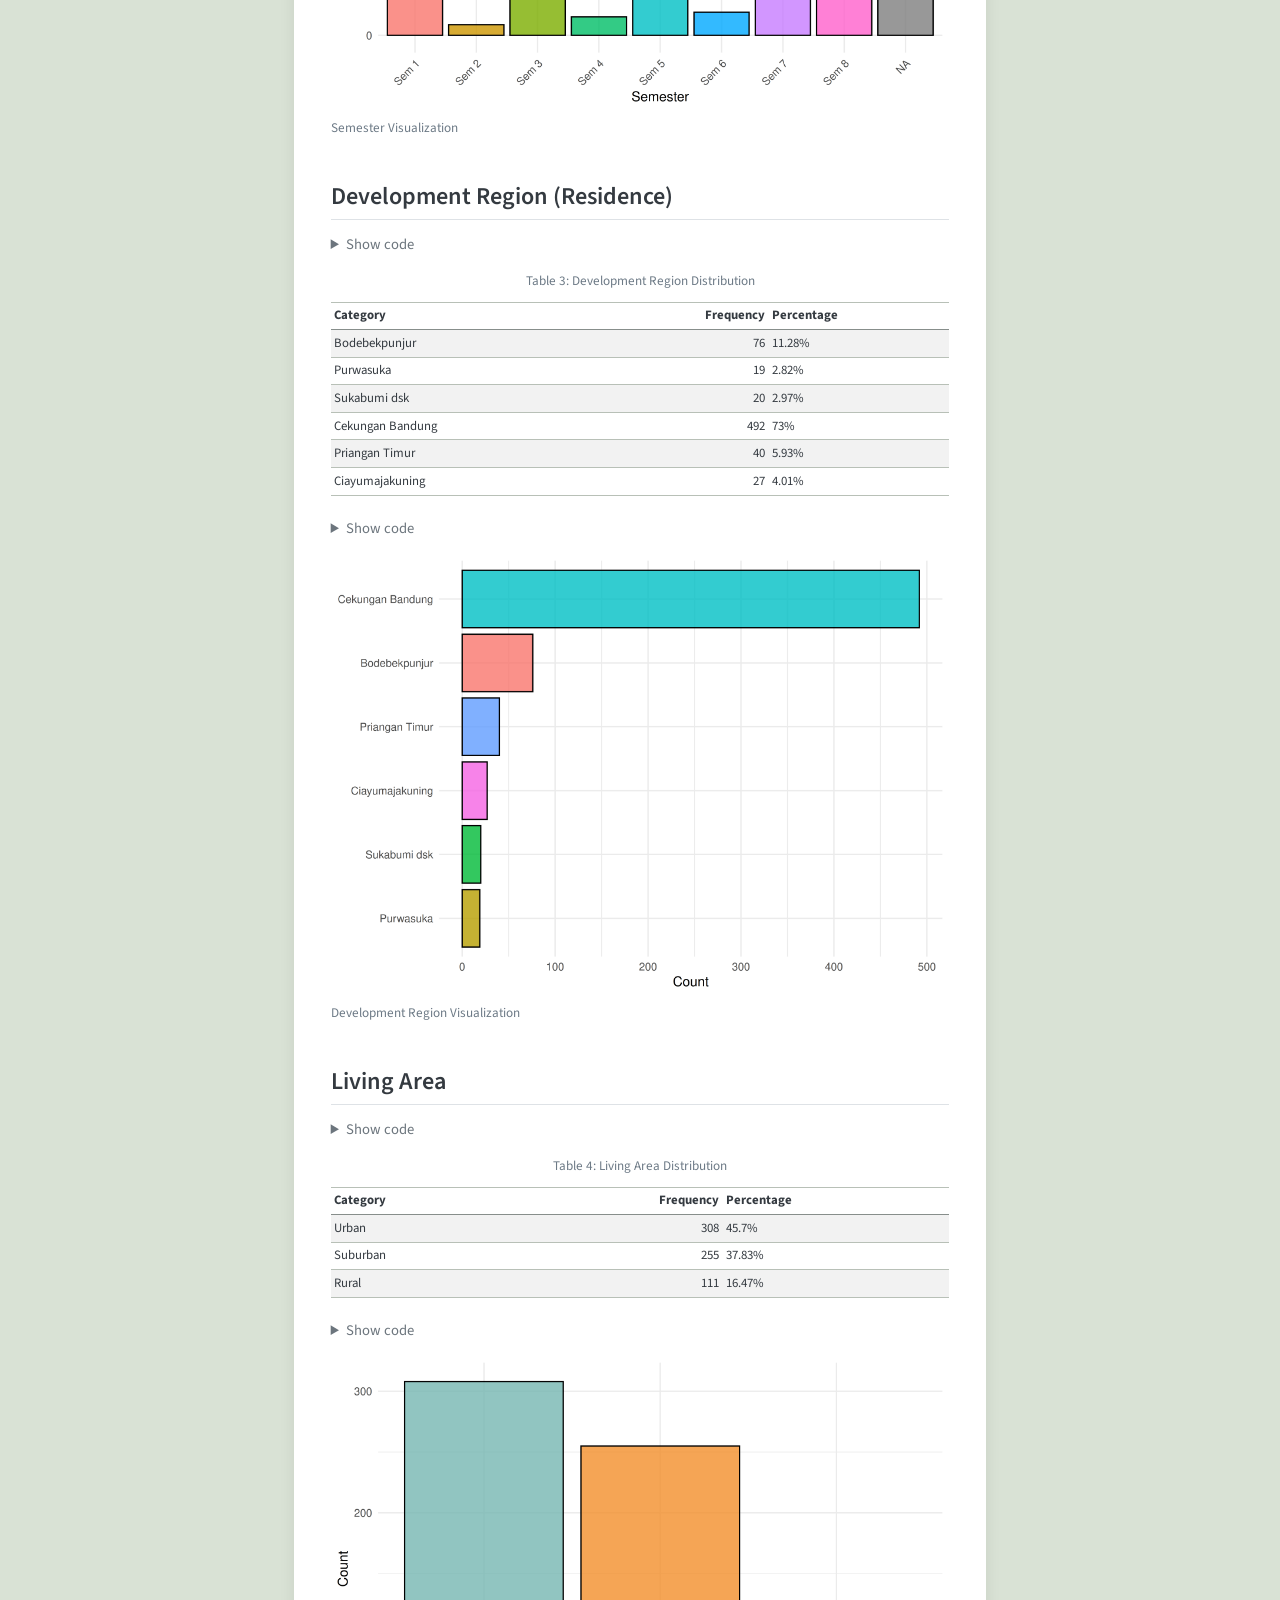
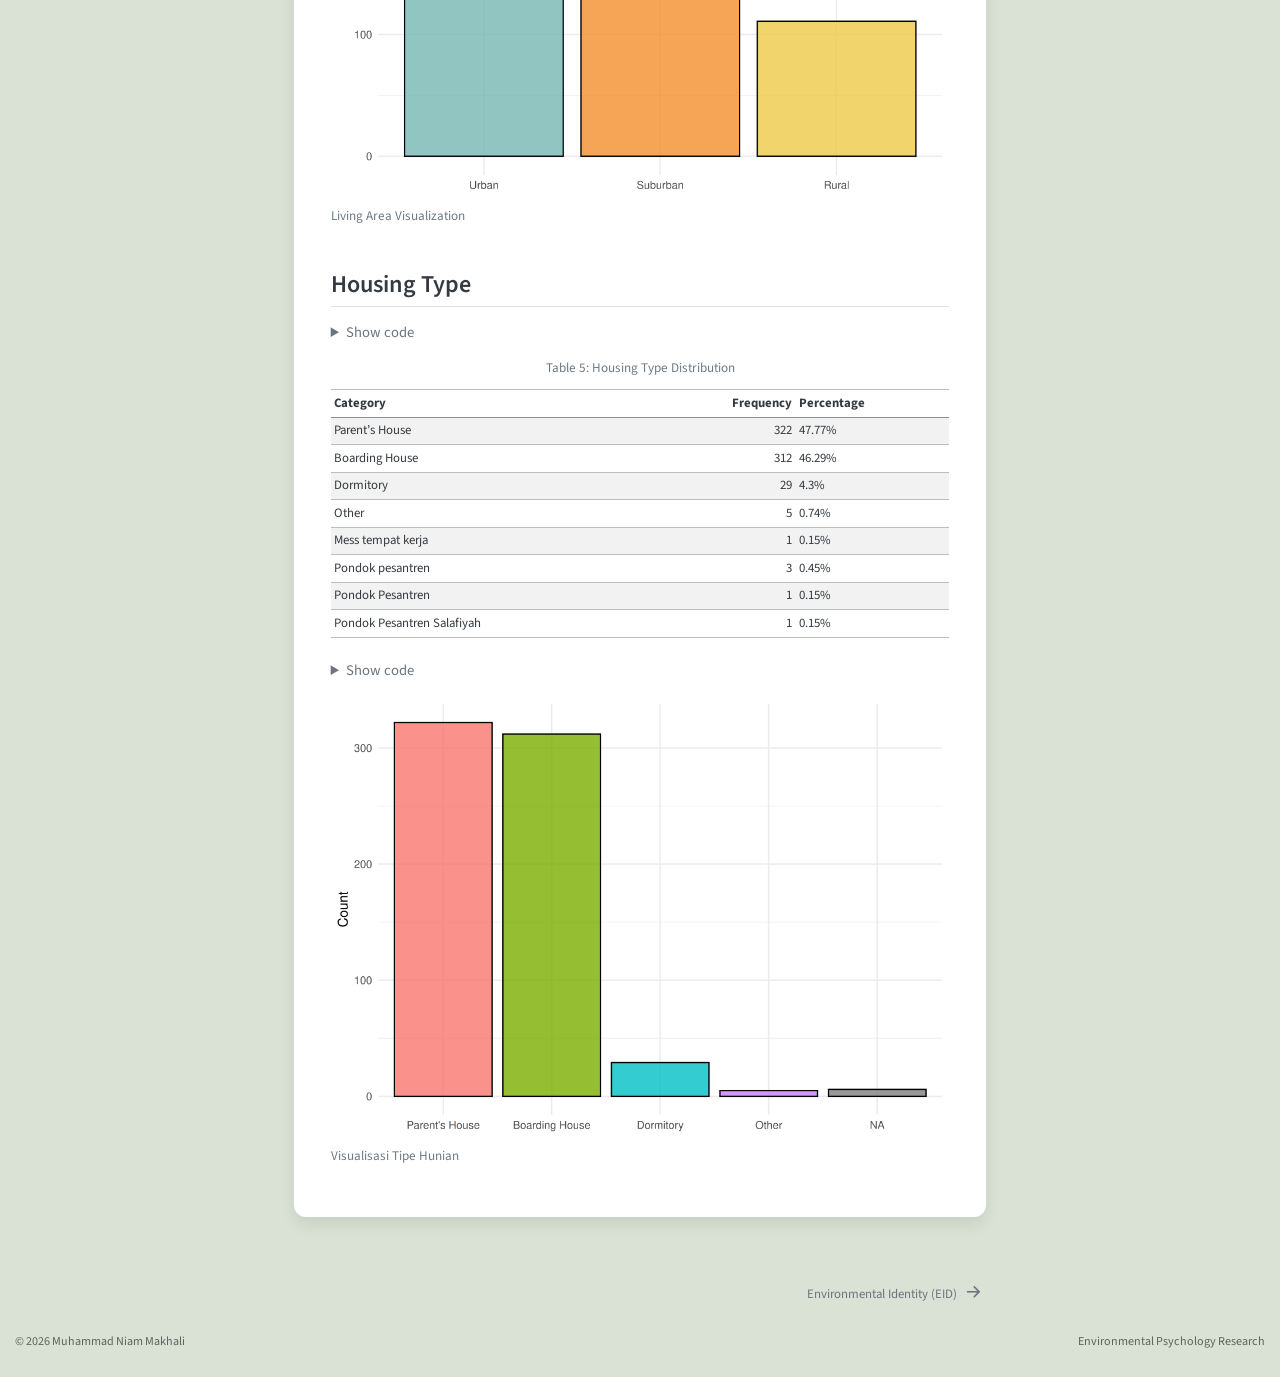
==== commit 3df2f8cb: "Built site for gh-pages" ====
--- a/index.html
+++ b/index.html
@@ -85,9 +85,9 @@
 <link href="site_libs/quarto-html/quarto-syntax-highlighting-64a204ab8560d761af7679ceaba22944.css" rel="stylesheet" class="quarto-color-scheme-extra" id="quarto-text-highlighting-styles">
 <script src="site_libs/bootstrap/bootstrap.min.js"></script>
 <link href="site_libs/bootstrap/bootstrap-icons.css" rel="stylesheet">
-<link href="site_libs/bootstrap/bootstrap-91765e6d680498beea3368017c5870ea.min.css" rel="stylesheet" append-hash="true" class="quarto-color-scheme" id="quarto-bootstrap" data-mode="light">
-<link href="site_libs/bootstrap/bootstrap-dark-c3efc056cb81073ed25de927b4c5627d.min.css" rel="stylesheet" append-hash="true" class="quarto-color-scheme quarto-color-alternate" id="quarto-bootstrap" data-mode="dark">
-<link href="site_libs/bootstrap/bootstrap-91765e6d680498beea3368017c5870ea.min.css" rel="stylesheet" append-hash="true" class="quarto-color-scheme-extra" id="quarto-bootstrap" data-mode="light">
+<link href="site_libs/bootstrap/bootstrap-59ddbb863ad6cbc1373a9539cdbe62fd.min.css" rel="stylesheet" append-hash="true" class="quarto-color-scheme" id="quarto-bootstrap" data-mode="light">
+<link href="site_libs/bootstrap/bootstrap-dark-9fbe1de810b3ed67a0143e858aac3a16.min.css" rel="stylesheet" append-hash="true" class="quarto-color-scheme quarto-color-alternate" id="quarto-bootstrap" data-mode="dark">
+<link href="site_libs/bootstrap/bootstrap-59ddbb863ad6cbc1373a9539cdbe62fd.min.css" rel="stylesheet" append-hash="true" class="quarto-color-scheme-extra" id="quarto-bootstrap" data-mode="light">
 <script id="quarto-search-options" type="application/json">{
   "location": "sidebar",
   "copy-button": false,
@@ -425,7 +425,7 @@
 <section id="database-respondent-processing" class="level2">
 <h2 class="anchored" data-anchor-id="database-respondent-processing">Database &amp; Respondent Processing</h2>
 <p>Respondent data is automatically pulled from <a href="https://docs.google.com/spreadsheets/d/1u7L4GSSsuVDv9j7ccgWvccwr7A5Ks0szkiY-RTHVsA8/edit?usp=sharing">Google Sheets</a> (Scoring). Subsequently, the data is checked and filtered according to predetermined criteria to obtain data that is ready to use.</p>
-<p><strong>Last updated:</strong> 04 September 2026, Pukul 07:39 WIB</p>
+<p><strong>Last updated:</strong> 04 September 2026, Pukul 12:23 WIB</p>
 <p>Below is the data filtering process from incoming respondents to the final data.</p>
 <div style="display: flex; gap: 1rem; flex-wrap: wrap; margin-bottom: 2rem; justify-content: space-between;">
 <div style="flex: 1; min-width: 200px; background: #f8f9fa; border-top: 5px solid #4e79a7; border-radius: 8px; padding: 1.5rem; text-align: center; box-shadow: 0 2px 4px rgba(0,0,0,0.1);">
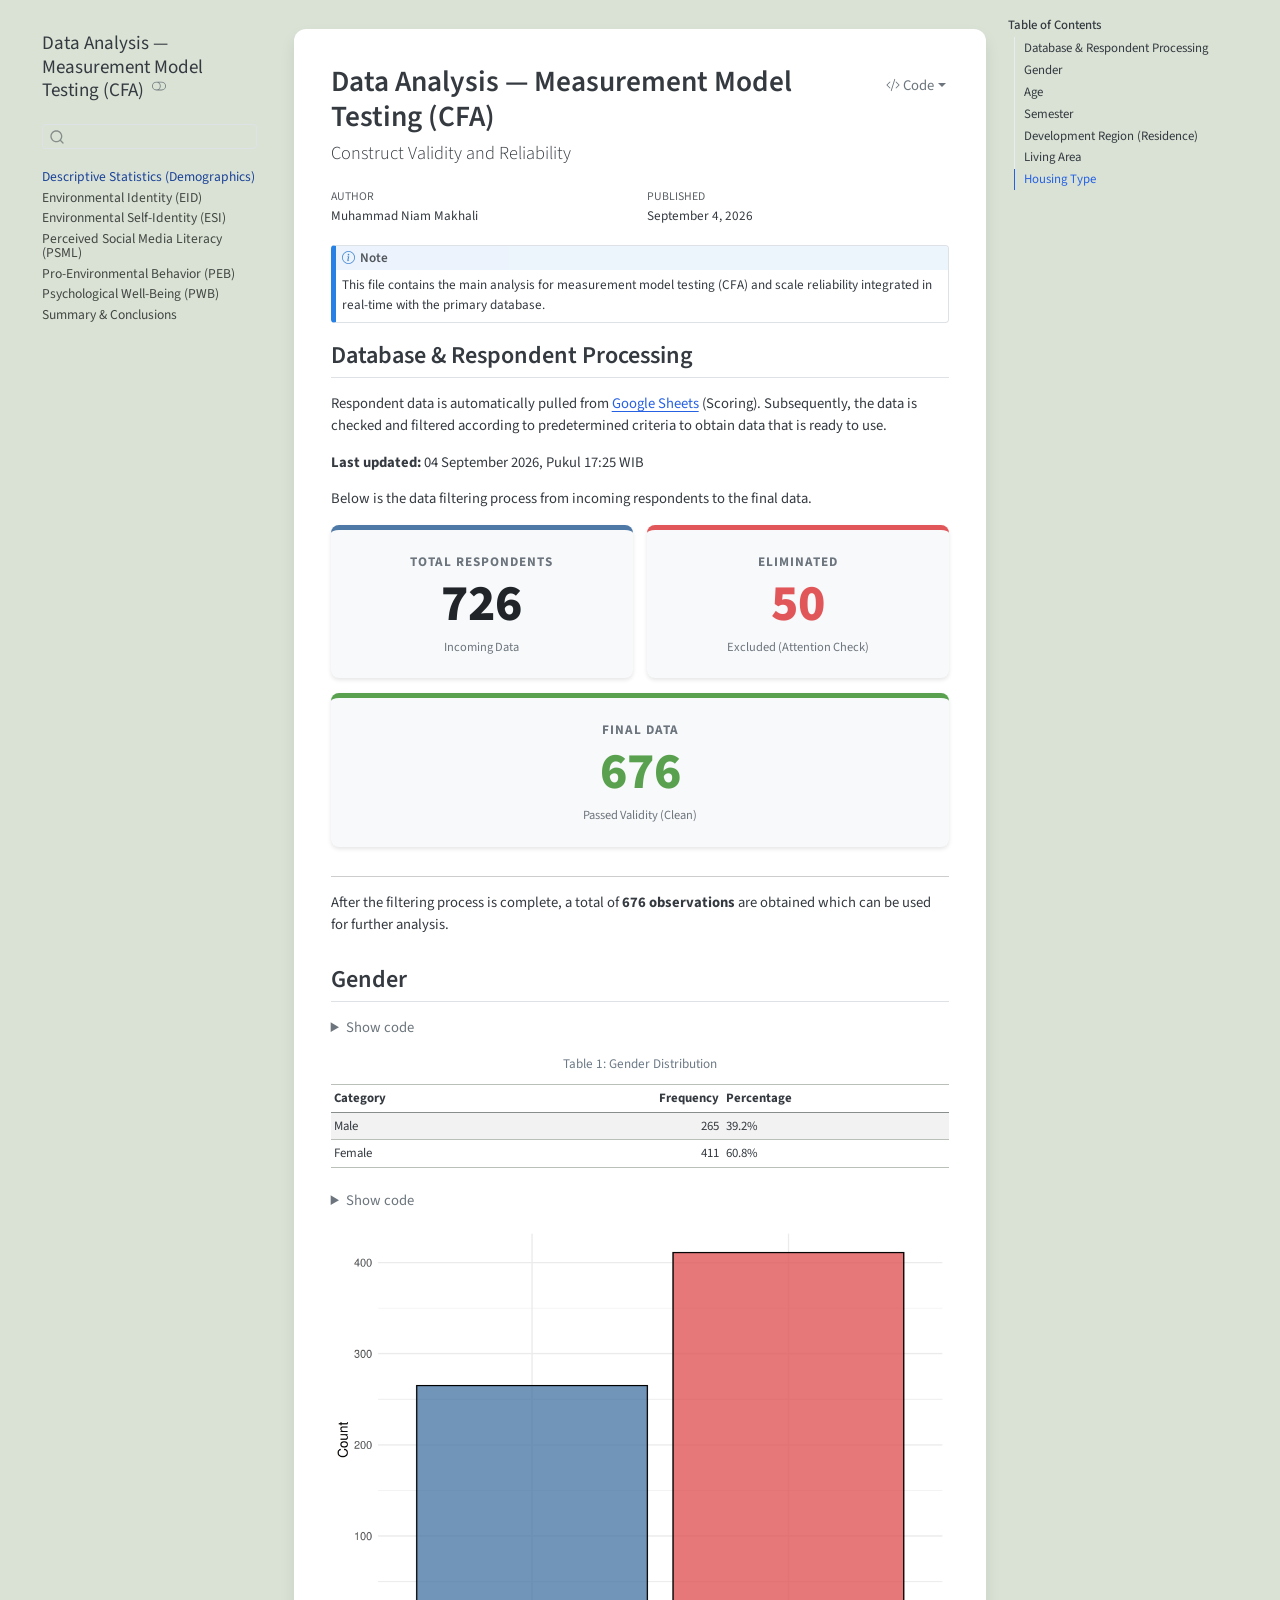
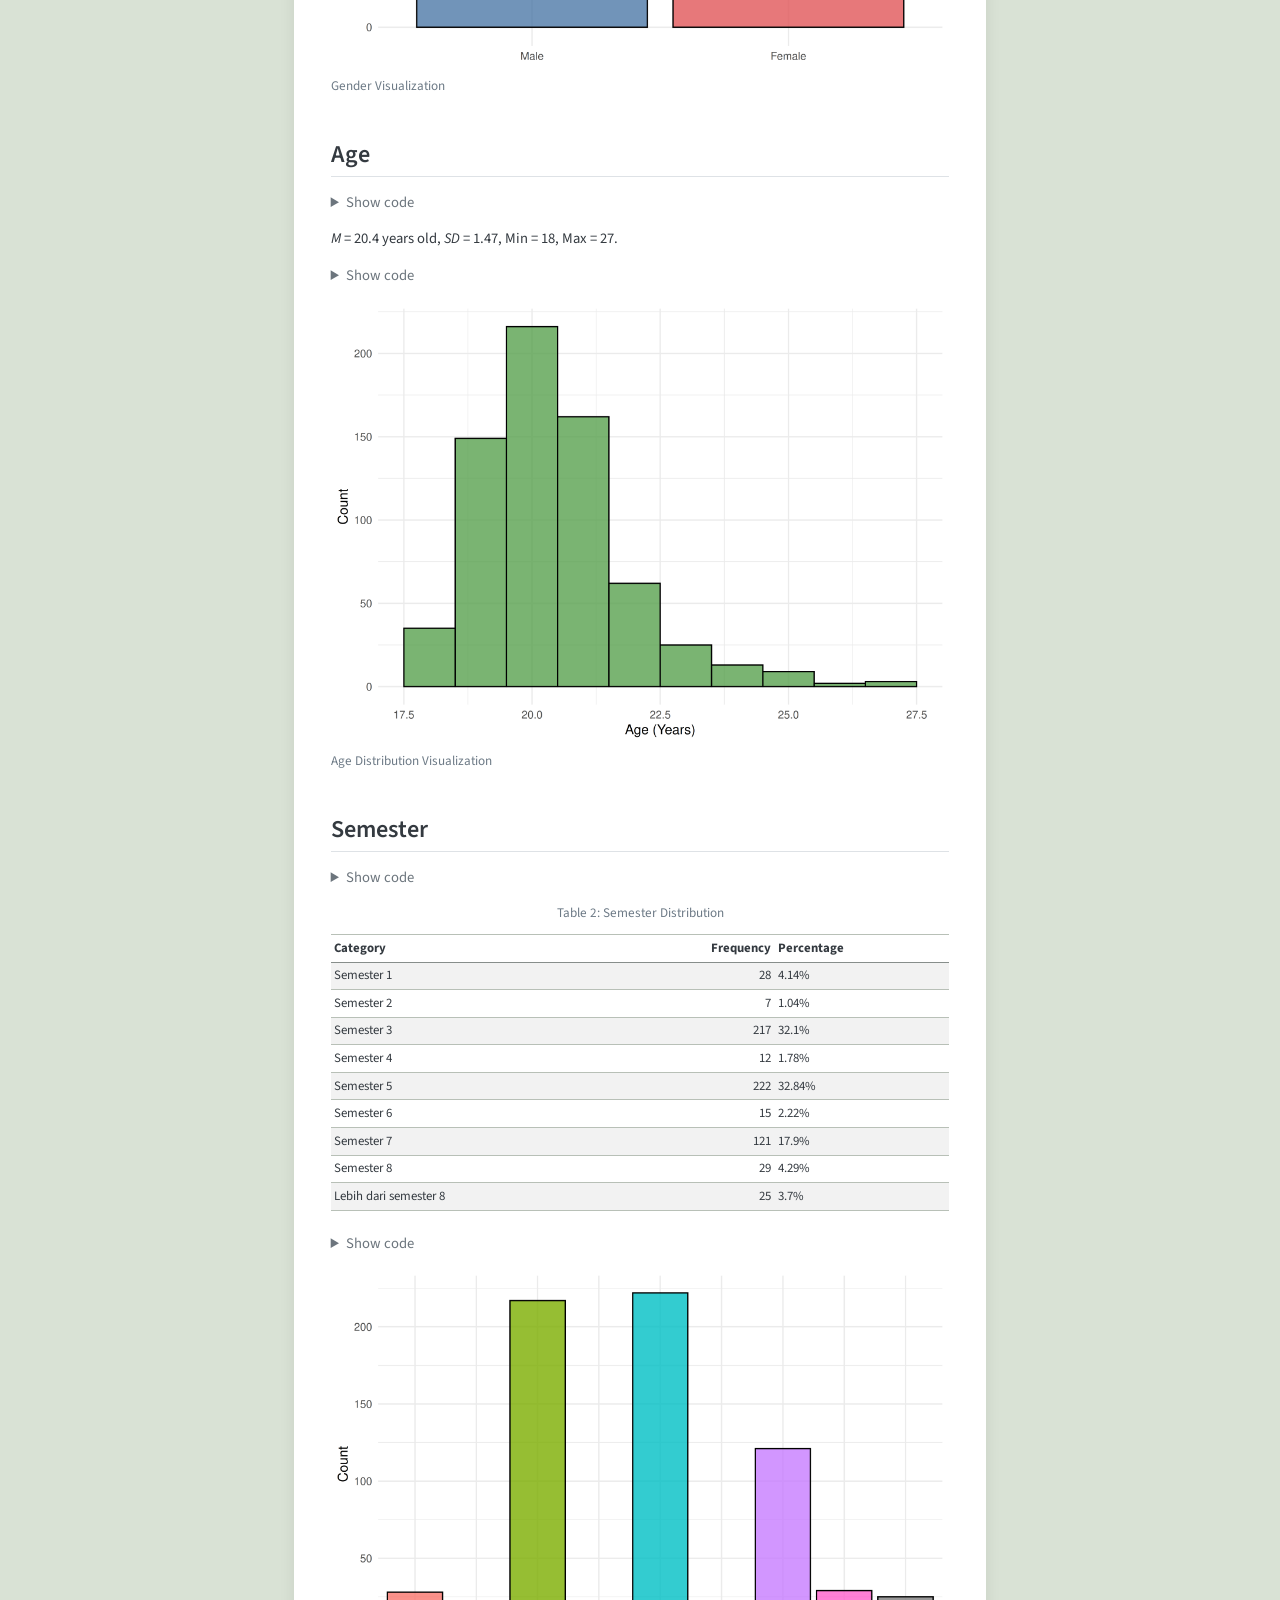
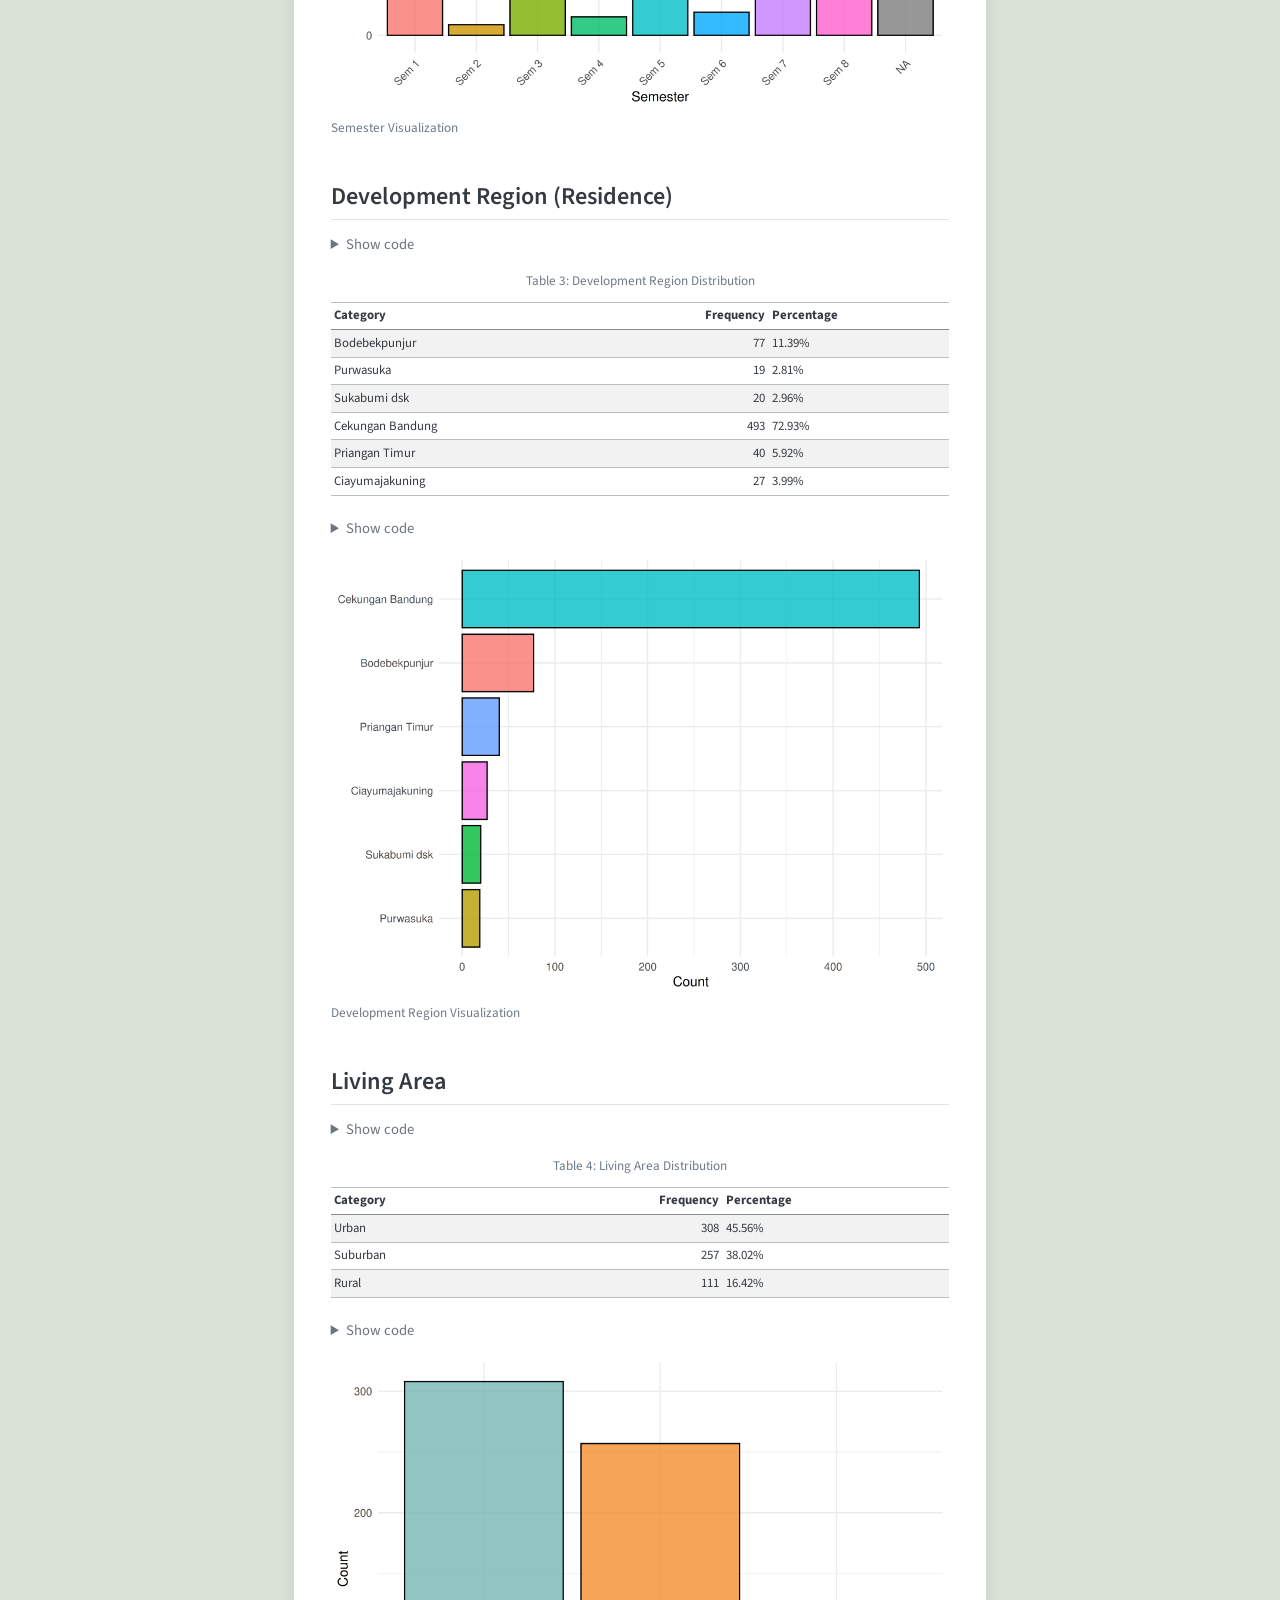
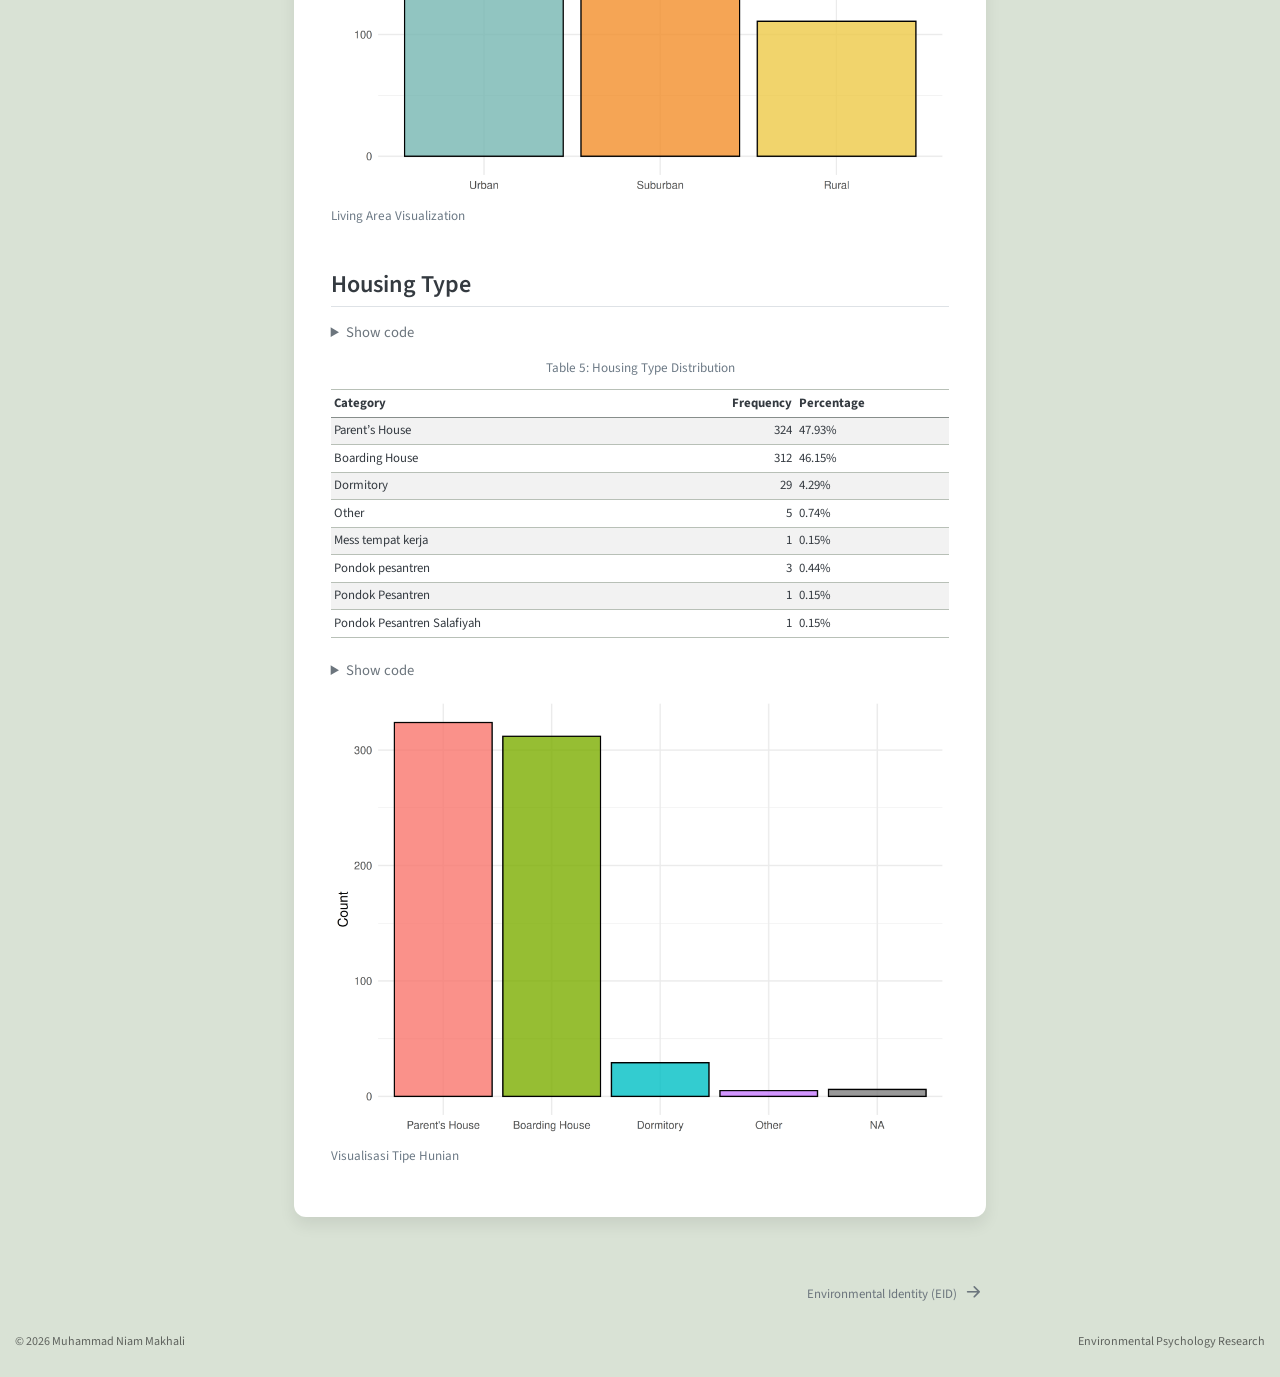
==== commit 19a8a4ee: "Built site for gh-pages" ====
--- a/index.html
+++ b/index.html
@@ -425,7 +425,7 @@
 <section id="database-respondent-processing" class="level2">
 <h2 class="anchored" data-anchor-id="database-respondent-processing">Database &amp; Respondent Processing</h2>
 <p>Respondent data is automatically pulled from <a href="https://docs.google.com/spreadsheets/d/1u7L4GSSsuVDv9j7ccgWvccwr7A5Ks0szkiY-RTHVsA8/edit?usp=sharing">Google Sheets</a> (Scoring). Subsequently, the data is checked and filtered according to predetermined criteria to obtain data that is ready to use.</p>
-<p><strong>Last updated:</strong> 04 September 2026, Pukul 12:23 WIB</p>
+<p><strong>Last updated:</strong> 04 September 2026, Pukul 17:25 WIB</p>
 <p>Below is the data filtering process from incoming respondents to the final data.</p>
 <div style="display: flex; gap: 1rem; flex-wrap: wrap; margin-bottom: 2rem; justify-content: space-between;">
 <div style="flex: 1; min-width: 200px; background: #f8f9fa; border-top: 5px solid #4e79a7; border-radius: 8px; padding: 1.5rem; text-align: center; box-shadow: 0 2px 4px rgba(0,0,0,0.1);">
@@ -433,7 +433,7 @@
 Total Respondents
 </div>
 <div style="font-size: 3.5rem; font-weight: 800; color: #212529; margin: 0.5rem 0; line-height: 1;">
-724
+726
 </div>
 <div style="font-size: 0.85rem; color: #6c757d;">
 Incoming Data
@@ -455,7 +455,7 @@
 Final Data
 </div>
 <div style="font-size: 3.5rem; font-weight: 800; color: #59a14f; margin: 0.5rem 0; line-height: 1;">
-674
+676
 </div>
 <div style="font-size: 0.85rem; color: #6c757d;">
 Passed Validity (Clean)
@@ -463,7 +463,7 @@
 </div>
 </div>
 <hr>
-<p>After the filtering process is complete, a total of <strong>674 observations</strong> are obtained which can be used for further analysis.</p>
+<p>After the filtering process is complete, a total of <strong>676 observations</strong> are obtained which can be used for further analysis.</p>
 </section>
 <section id="gender" class="level2">
 <h2 class="anchored" data-anchor-id="gender">Gender</h2>
@@ -491,12 +491,12 @@
 <tr class="odd">
 <td style="text-align: left;">Male</td>
 <td style="text-align: right;">265</td>
-<td style="text-align: left;">39.32%</td>
+<td style="text-align: left;">39.2%</td>
 </tr>
 <tr class="even">
 <td style="text-align: left;">Female</td>
-<td style="text-align: right;">409</td>
-<td style="text-align: left;">60.68%</td>
+<td style="text-align: right;">411</td>
+<td style="text-align: left;">60.8%</td>
 </tr>
 </tbody>
 </table>
@@ -539,7 +539,7 @@
 <span id="cb3-4"><a href="#cb3-4" aria-hidden="true" tabindex="-1"></a>usia_max <span class="ot">&lt;-</span> <span class="fu">max</span>(df<span class="sc">$</span>Usia, <span class="at">na.rm =</span> <span class="cn">TRUE</span>)</span></code></pre></div><button title="Copy to Clipboard" class="code-copy-button"><i class="bi"></i></button></div>
 </details>
 </div>
-<p><em>M</em> = 20.4 years old, <em>SD</em> = 1.48, Min = 18, Max = 27.</p>
+<p><em>M</em> = 20.4 years old, <em>SD</em> = 1.47, Min = 18, Max = 27.</p>
 <div class="cell">
 <details class="code-fold">
 <summary>Show code</summary>
@@ -586,7 +586,7 @@
 <tr class="odd">
 <td style="text-align: left;">Semester 1</td>
 <td style="text-align: right;">28</td>
-<td style="text-align: left;">4.15%</td>
+<td style="text-align: left;">4.14%</td>
 </tr>
 <tr class="even">
 <td style="text-align: left;">Semester 2</td>
@@ -596,7 +596,7 @@
 <tr class="odd">
 <td style="text-align: left;">Semester 3</td>
 <td style="text-align: right;">217</td>
-<td style="text-align: left;">32.2%</td>
+<td style="text-align: left;">32.1%</td>
 </tr>
 <tr class="even">
 <td style="text-align: left;">Semester 4</td>
@@ -606,27 +606,27 @@
 <tr class="odd">
 <td style="text-align: left;">Semester 5</td>
 <td style="text-align: right;">222</td>
-<td style="text-align: left;">32.94%</td>
+<td style="text-align: left;">32.84%</td>
 </tr>
 <tr class="even">
 <td style="text-align: left;">Semester 6</td>
 <td style="text-align: right;">15</td>
-<td style="text-align: left;">2.23%</td>
+<td style="text-align: left;">2.22%</td>
 </tr>
 <tr class="odd">
 <td style="text-align: left;">Semester 7</td>
-<td style="text-align: right;">119</td>
-<td style="text-align: left;">17.66%</td>
+<td style="text-align: right;">121</td>
+<td style="text-align: left;">17.9%</td>
 </tr>
 <tr class="even">
 <td style="text-align: left;">Semester 8</td>
 <td style="text-align: right;">29</td>
-<td style="text-align: left;">4.3%</td>
+<td style="text-align: left;">4.29%</td>
 </tr>
 <tr class="odd">
 <td style="text-align: left;">Lebih dari semester 8</td>
 <td style="text-align: right;">25</td>
-<td style="text-align: left;">3.71%</td>
+<td style="text-align: left;">3.7%</td>
 </tr>
 </tbody>
 </table>
@@ -684,33 +684,33 @@
 <tbody>
 <tr class="odd">
 <td style="text-align: left;">Bodebekpunjur</td>
-<td style="text-align: right;">76</td>
-<td style="text-align: left;">11.28%</td>
+<td style="text-align: right;">77</td>
+<td style="text-align: left;">11.39%</td>
 </tr>
 <tr class="even">
 <td style="text-align: left;">Purwasuka</td>
 <td style="text-align: right;">19</td>
-<td style="text-align: left;">2.82%</td>
+<td style="text-align: left;">2.81%</td>
 </tr>
 <tr class="odd">
 <td style="text-align: left;">Sukabumi dsk</td>
 <td style="text-align: right;">20</td>
-<td style="text-align: left;">2.97%</td>
+<td style="text-align: left;">2.96%</td>
 </tr>
 <tr class="even">
 <td style="text-align: left;">Cekungan Bandung</td>
-<td style="text-align: right;">492</td>
-<td style="text-align: left;">73%</td>
+<td style="text-align: right;">493</td>
+<td style="text-align: left;">72.93%</td>
 </tr>
 <tr class="odd">
 <td style="text-align: left;">Priangan Timur</td>
 <td style="text-align: right;">40</td>
-<td style="text-align: left;">5.93%</td>
+<td style="text-align: left;">5.92%</td>
 </tr>
 <tr class="even">
 <td style="text-align: left;">Ciayumajakuning</td>
 <td style="text-align: right;">27</td>
-<td style="text-align: left;">4.01%</td>
+<td style="text-align: left;">3.99%</td>
 </tr>
 </tbody>
 </table>
@@ -769,17 +769,17 @@
 <tr class="odd">
 <td style="text-align: left;">Urban</td>
 <td style="text-align: right;">308</td>
-<td style="text-align: left;">45.7%</td>
+<td style="text-align: left;">45.56%</td>
 </tr>
 <tr class="even">
 <td style="text-align: left;">Suburban</td>
-<td style="text-align: right;">255</td>
-<td style="text-align: left;">37.83%</td>
+<td style="text-align: right;">257</td>
+<td style="text-align: left;">38.02%</td>
 </tr>
 <tr class="odd">
 <td style="text-align: left;">Rural</td>
 <td style="text-align: right;">111</td>
-<td style="text-align: left;">16.47%</td>
+<td style="text-align: left;">16.42%</td>
 </tr>
 </tbody>
 </table>
@@ -836,18 +836,18 @@
 <tbody>
 <tr class="odd">
 <td style="text-align: left;">Parent’s House</td>
-<td style="text-align: right;">322</td>
-<td style="text-align: left;">47.77%</td>
+<td style="text-align: right;">324</td>
+<td style="text-align: left;">47.93%</td>
 </tr>
 <tr class="even">
 <td style="text-align: left;">Boarding House</td>
 <td style="text-align: right;">312</td>
-<td style="text-align: left;">46.29%</td>
+<td style="text-align: left;">46.15%</td>
 </tr>
 <tr class="odd">
 <td style="text-align: left;">Dormitory</td>
 <td style="text-align: right;">29</td>
-<td style="text-align: left;">4.3%</td>
+<td style="text-align: left;">4.29%</td>
 </tr>
 <tr class="even">
 <td style="text-align: left;">Other</td>
@@ -862,7 +862,7 @@
 <tr class="even">
 <td style="text-align: left;">Pondok pesantren</td>
 <td style="text-align: right;">3</td>
-<td style="text-align: left;">0.45%</td>
+<td style="text-align: left;">0.44%</td>
 </tr>
 <tr class="odd">
 <td style="text-align: left;">Pondok Pesantren</td>
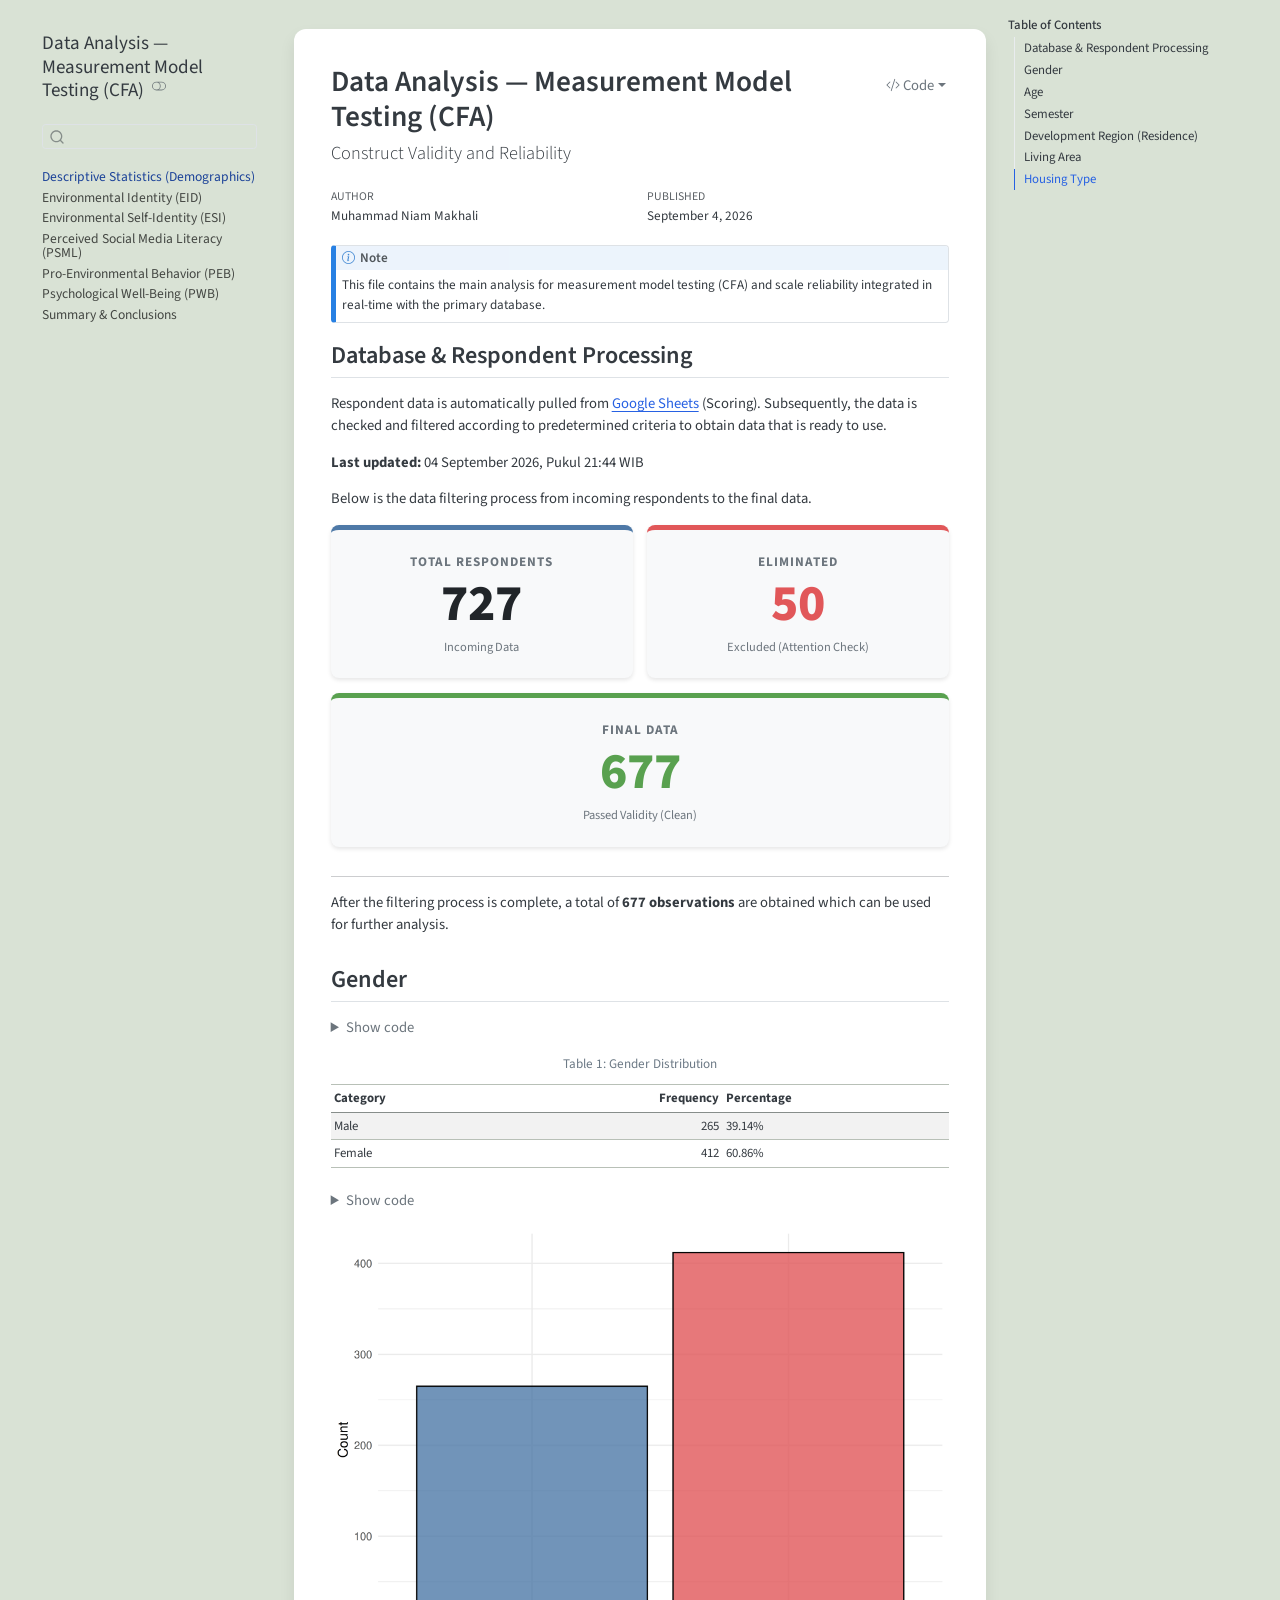
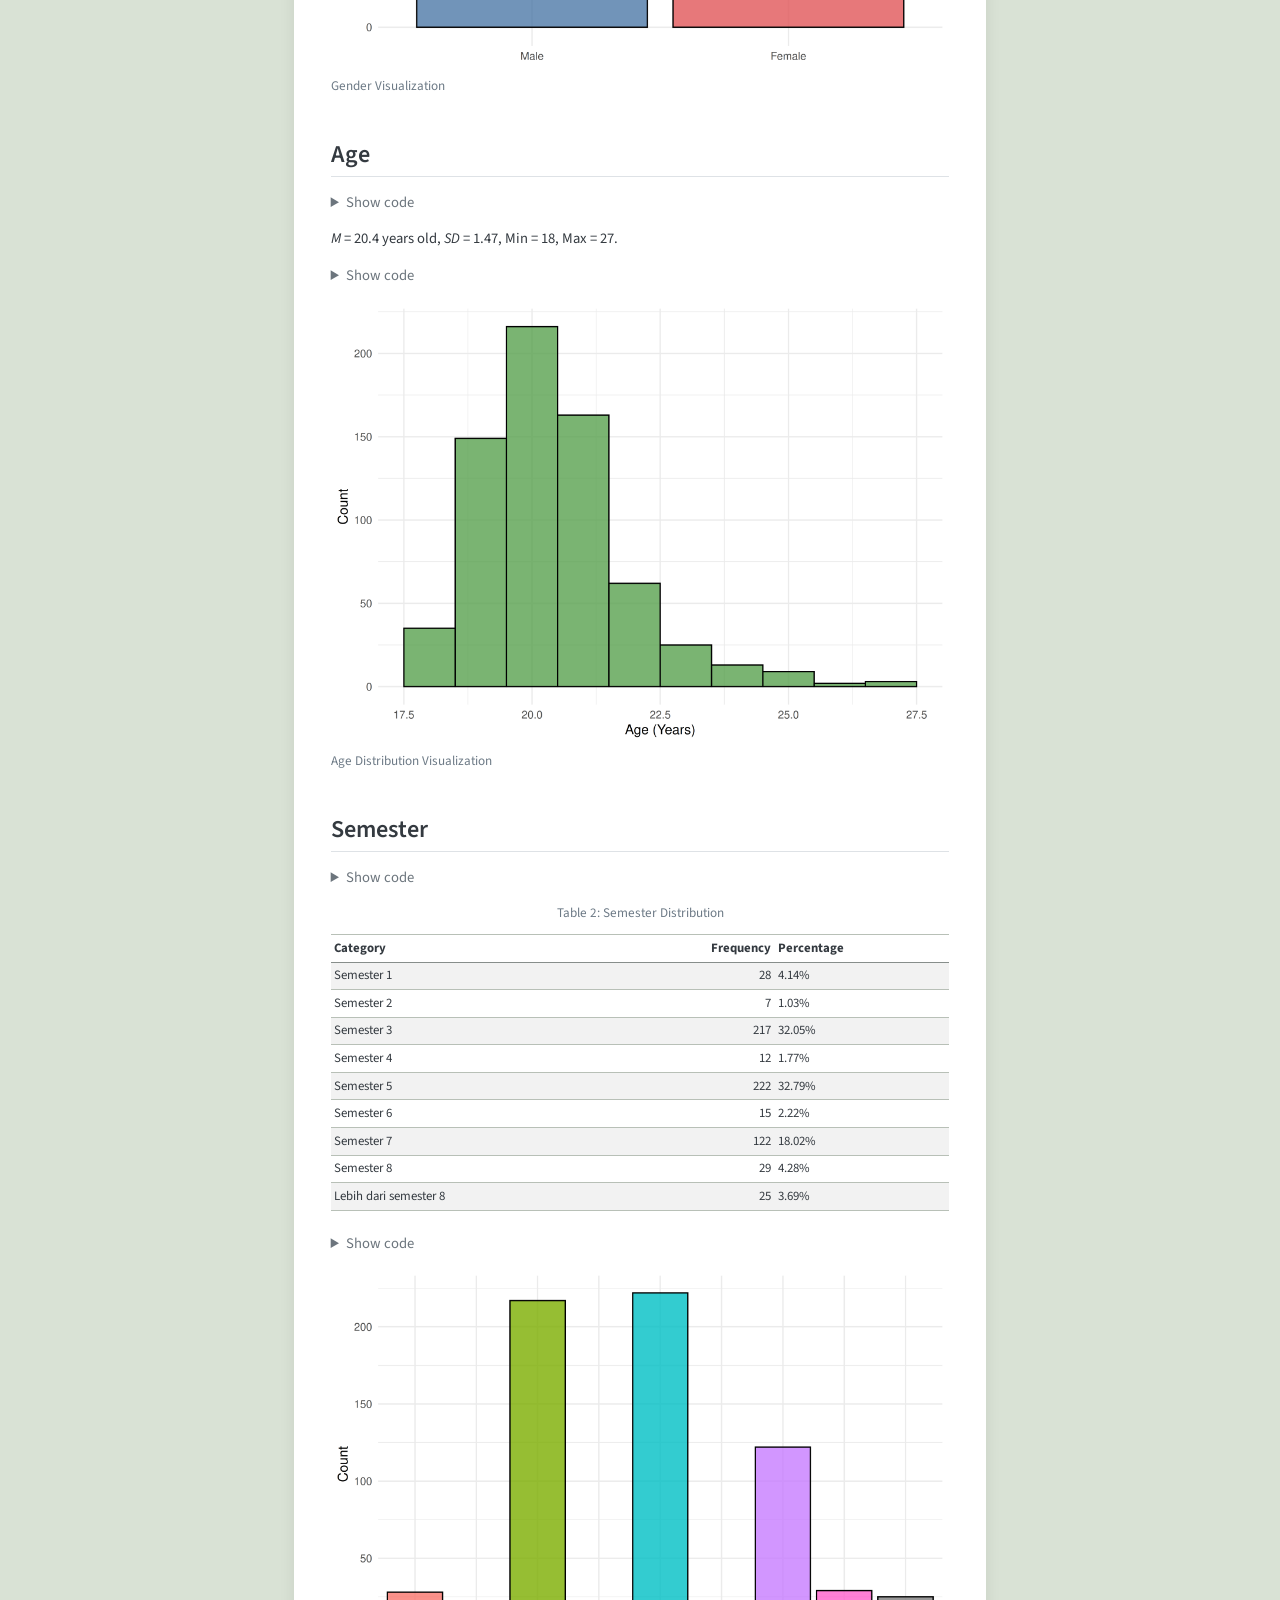
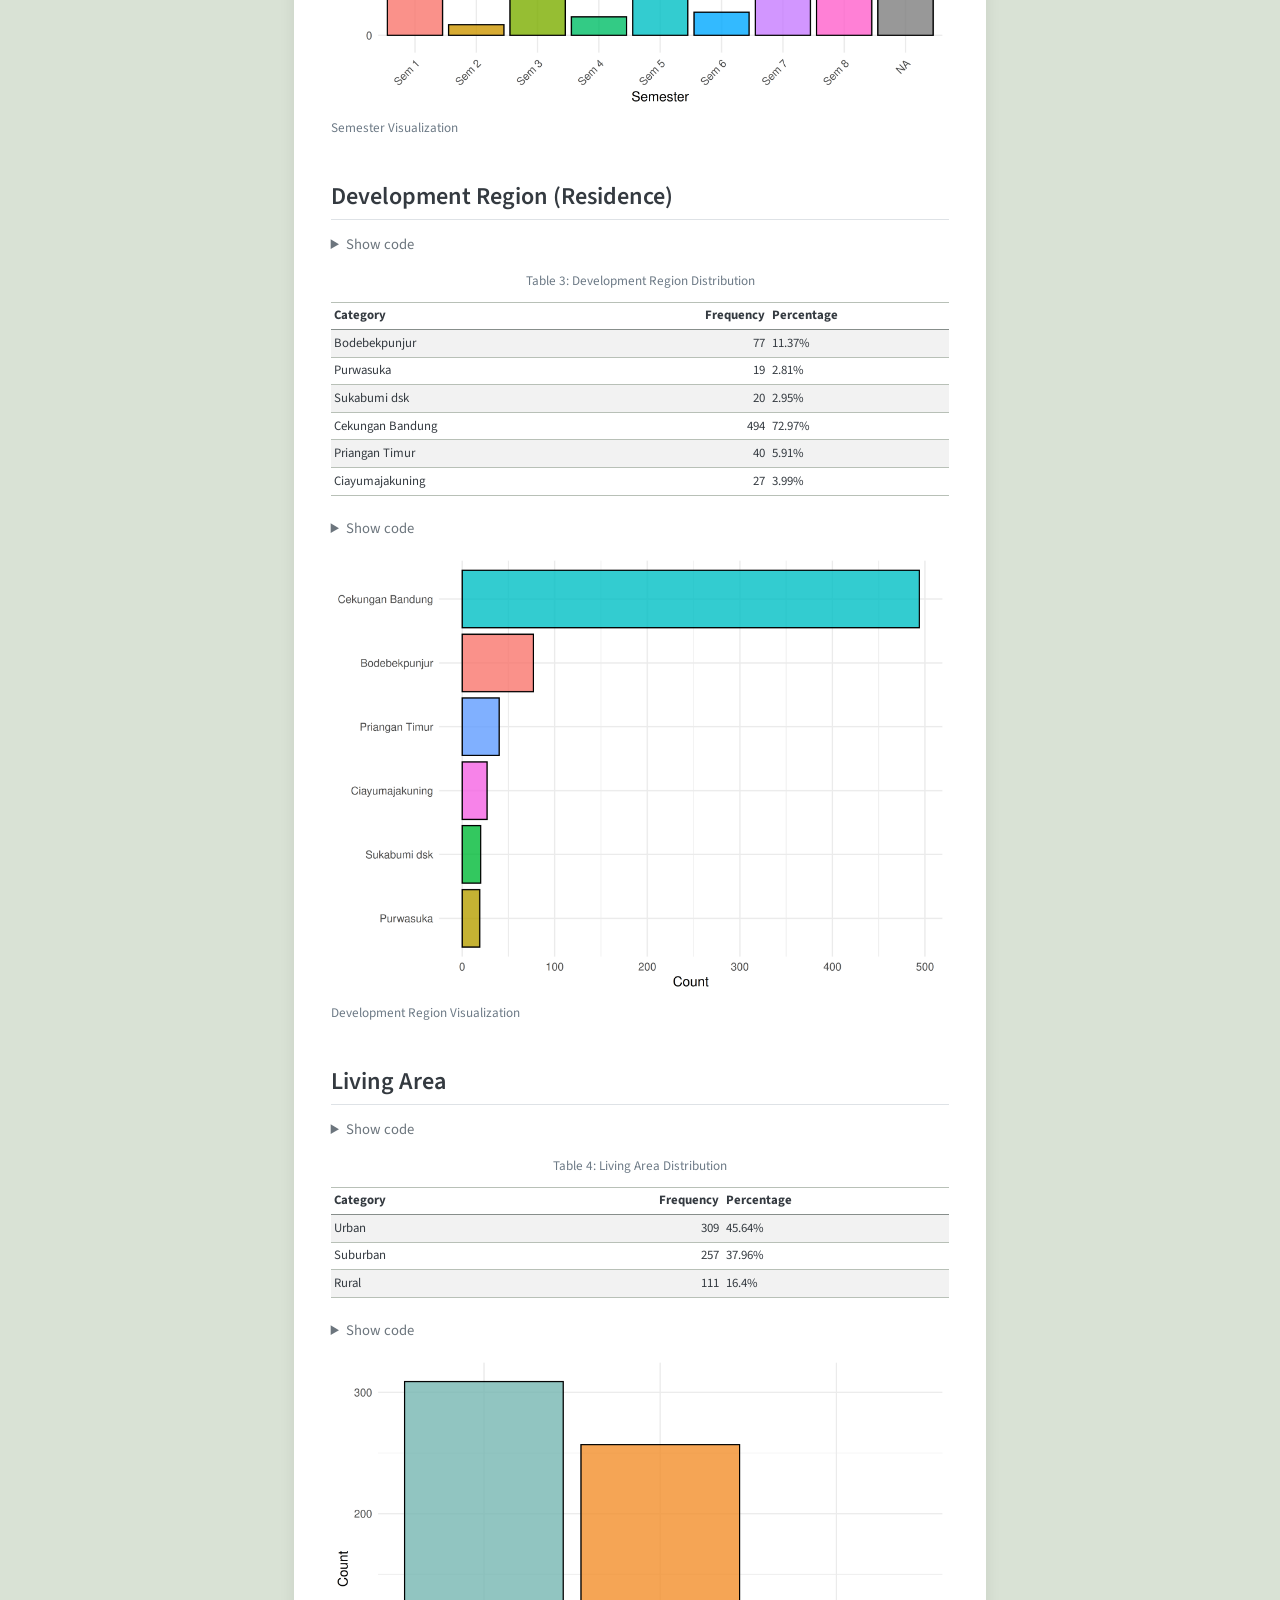
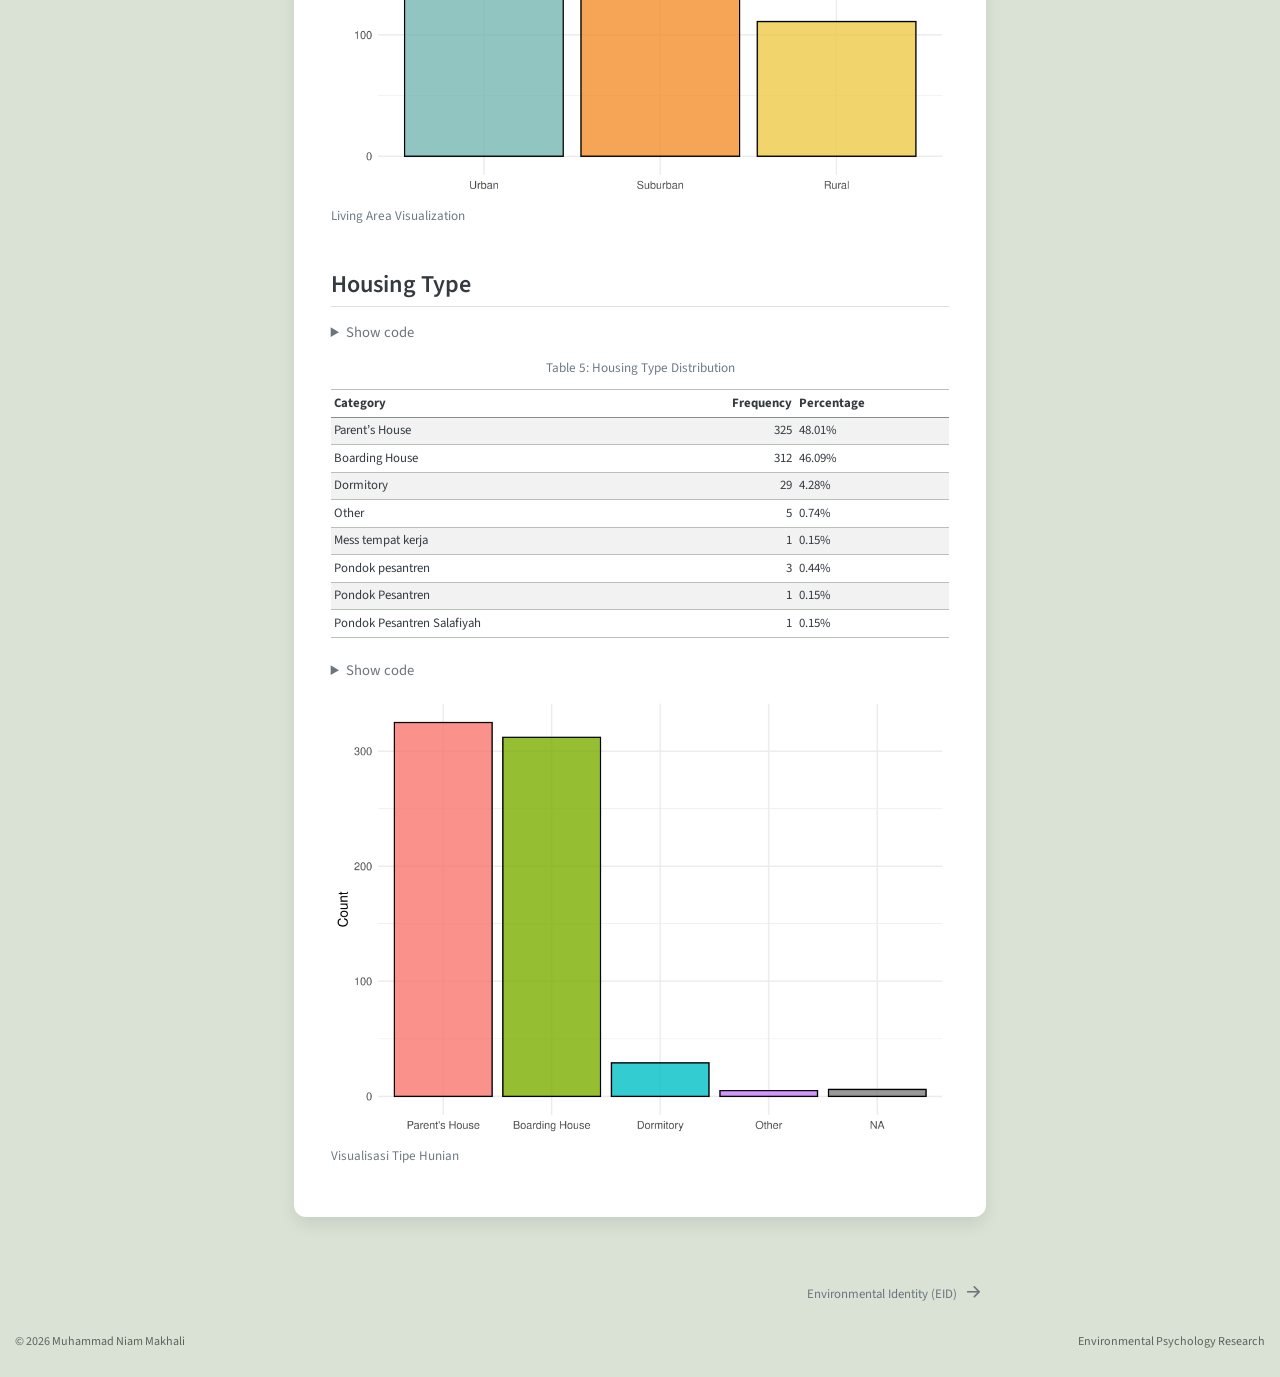
==== commit 0e9eb0f9: "Built site for gh-pages" ====
--- a/index.html
+++ b/index.html
@@ -425,7 +425,7 @@
 <section id="database-respondent-processing" class="level2">
 <h2 class="anchored" data-anchor-id="database-respondent-processing">Database &amp; Respondent Processing</h2>
 <p>Respondent data is automatically pulled from <a href="https://docs.google.com/spreadsheets/d/1u7L4GSSsuVDv9j7ccgWvccwr7A5Ks0szkiY-RTHVsA8/edit?usp=sharing">Google Sheets</a> (Scoring). Subsequently, the data is checked and filtered according to predetermined criteria to obtain data that is ready to use.</p>
-<p><strong>Last updated:</strong> 04 September 2026, Pukul 17:25 WIB</p>
+<p><strong>Last updated:</strong> 04 September 2026, Pukul 21:44 WIB</p>
 <p>Below is the data filtering process from incoming respondents to the final data.</p>
 <div style="display: flex; gap: 1rem; flex-wrap: wrap; margin-bottom: 2rem; justify-content: space-between;">
 <div style="flex: 1; min-width: 200px; background: #f8f9fa; border-top: 5px solid #4e79a7; border-radius: 8px; padding: 1.5rem; text-align: center; box-shadow: 0 2px 4px rgba(0,0,0,0.1);">
@@ -433,7 +433,7 @@
 Total Respondents
 </div>
 <div style="font-size: 3.5rem; font-weight: 800; color: #212529; margin: 0.5rem 0; line-height: 1;">
-726
+727
 </div>
 <div style="font-size: 0.85rem; color: #6c757d;">
 Incoming Data
@@ -455,7 +455,7 @@
 Final Data
 </div>
 <div style="font-size: 3.5rem; font-weight: 800; color: #59a14f; margin: 0.5rem 0; line-height: 1;">
-676
+677
 </div>
 <div style="font-size: 0.85rem; color: #6c757d;">
 Passed Validity (Clean)
@@ -463,7 +463,7 @@
 </div>
 </div>
 <hr>
-<p>After the filtering process is complete, a total of <strong>676 observations</strong> are obtained which can be used for further analysis.</p>
+<p>After the filtering process is complete, a total of <strong>677 observations</strong> are obtained which can be used for further analysis.</p>
 </section>
 <section id="gender" class="level2">
 <h2 class="anchored" data-anchor-id="gender">Gender</h2>
@@ -491,12 +491,12 @@
 <tr class="odd">
 <td style="text-align: left;">Male</td>
 <td style="text-align: right;">265</td>
-<td style="text-align: left;">39.2%</td>
+<td style="text-align: left;">39.14%</td>
 </tr>
 <tr class="even">
 <td style="text-align: left;">Female</td>
-<td style="text-align: right;">411</td>
-<td style="text-align: left;">60.8%</td>
+<td style="text-align: right;">412</td>
+<td style="text-align: left;">60.86%</td>
 </tr>
 </tbody>
 </table>
@@ -591,22 +591,22 @@
 <tr class="even">
 <td style="text-align: left;">Semester 2</td>
 <td style="text-align: right;">7</td>
-<td style="text-align: left;">1.04%</td>
+<td style="text-align: left;">1.03%</td>
 </tr>
 <tr class="odd">
 <td style="text-align: left;">Semester 3</td>
 <td style="text-align: right;">217</td>
-<td style="text-align: left;">32.1%</td>
+<td style="text-align: left;">32.05%</td>
 </tr>
 <tr class="even">
 <td style="text-align: left;">Semester 4</td>
 <td style="text-align: right;">12</td>
-<td style="text-align: left;">1.78%</td>
+<td style="text-align: left;">1.77%</td>
 </tr>
 <tr class="odd">
 <td style="text-align: left;">Semester 5</td>
 <td style="text-align: right;">222</td>
-<td style="text-align: left;">32.84%</td>
+<td style="text-align: left;">32.79%</td>
 </tr>
 <tr class="even">
 <td style="text-align: left;">Semester 6</td>
@@ -615,18 +615,18 @@
 </tr>
 <tr class="odd">
 <td style="text-align: left;">Semester 7</td>
-<td style="text-align: right;">121</td>
-<td style="text-align: left;">17.9%</td>
+<td style="text-align: right;">122</td>
+<td style="text-align: left;">18.02%</td>
 </tr>
 <tr class="even">
 <td style="text-align: left;">Semester 8</td>
 <td style="text-align: right;">29</td>
-<td style="text-align: left;">4.29%</td>
+<td style="text-align: left;">4.28%</td>
 </tr>
 <tr class="odd">
 <td style="text-align: left;">Lebih dari semester 8</td>
 <td style="text-align: right;">25</td>
-<td style="text-align: left;">3.7%</td>
+<td style="text-align: left;">3.69%</td>
 </tr>
 </tbody>
 </table>
@@ -685,7 +685,7 @@
 <tr class="odd">
 <td style="text-align: left;">Bodebekpunjur</td>
 <td style="text-align: right;">77</td>
-<td style="text-align: left;">11.39%</td>
+<td style="text-align: left;">11.37%</td>
 </tr>
 <tr class="even">
 <td style="text-align: left;">Purwasuka</td>
@@ -695,17 +695,17 @@
 <tr class="odd">
 <td style="text-align: left;">Sukabumi dsk</td>
 <td style="text-align: right;">20</td>
-<td style="text-align: left;">2.96%</td>
+<td style="text-align: left;">2.95%</td>
 </tr>
 <tr class="even">
 <td style="text-align: left;">Cekungan Bandung</td>
-<td style="text-align: right;">493</td>
-<td style="text-align: left;">72.93%</td>
+<td style="text-align: right;">494</td>
+<td style="text-align: left;">72.97%</td>
 </tr>
 <tr class="odd">
 <td style="text-align: left;">Priangan Timur</td>
 <td style="text-align: right;">40</td>
-<td style="text-align: left;">5.92%</td>
+<td style="text-align: left;">5.91%</td>
 </tr>
 <tr class="even">
 <td style="text-align: left;">Ciayumajakuning</td>
@@ -768,18 +768,18 @@
 <tbody>
 <tr class="odd">
 <td style="text-align: left;">Urban</td>
-<td style="text-align: right;">308</td>
-<td style="text-align: left;">45.56%</td>
+<td style="text-align: right;">309</td>
+<td style="text-align: left;">45.64%</td>
 </tr>
 <tr class="even">
 <td style="text-align: left;">Suburban</td>
 <td style="text-align: right;">257</td>
-<td style="text-align: left;">38.02%</td>
+<td style="text-align: left;">37.96%</td>
 </tr>
 <tr class="odd">
 <td style="text-align: left;">Rural</td>
 <td style="text-align: right;">111</td>
-<td style="text-align: left;">16.42%</td>
+<td style="text-align: left;">16.4%</td>
 </tr>
 </tbody>
 </table>
@@ -836,18 +836,18 @@
 <tbody>
 <tr class="odd">
 <td style="text-align: left;">Parent’s House</td>
-<td style="text-align: right;">324</td>
-<td style="text-align: left;">47.93%</td>
+<td style="text-align: right;">325</td>
+<td style="text-align: left;">48.01%</td>
 </tr>
 <tr class="even">
 <td style="text-align: left;">Boarding House</td>
 <td style="text-align: right;">312</td>
-<td style="text-align: left;">46.15%</td>
+<td style="text-align: left;">46.09%</td>
 </tr>
 <tr class="odd">
 <td style="text-align: left;">Dormitory</td>
 <td style="text-align: right;">29</td>
-<td style="text-align: left;">4.29%</td>
+<td style="text-align: left;">4.28%</td>
 </tr>
 <tr class="even">
 <td style="text-align: left;">Other</td>
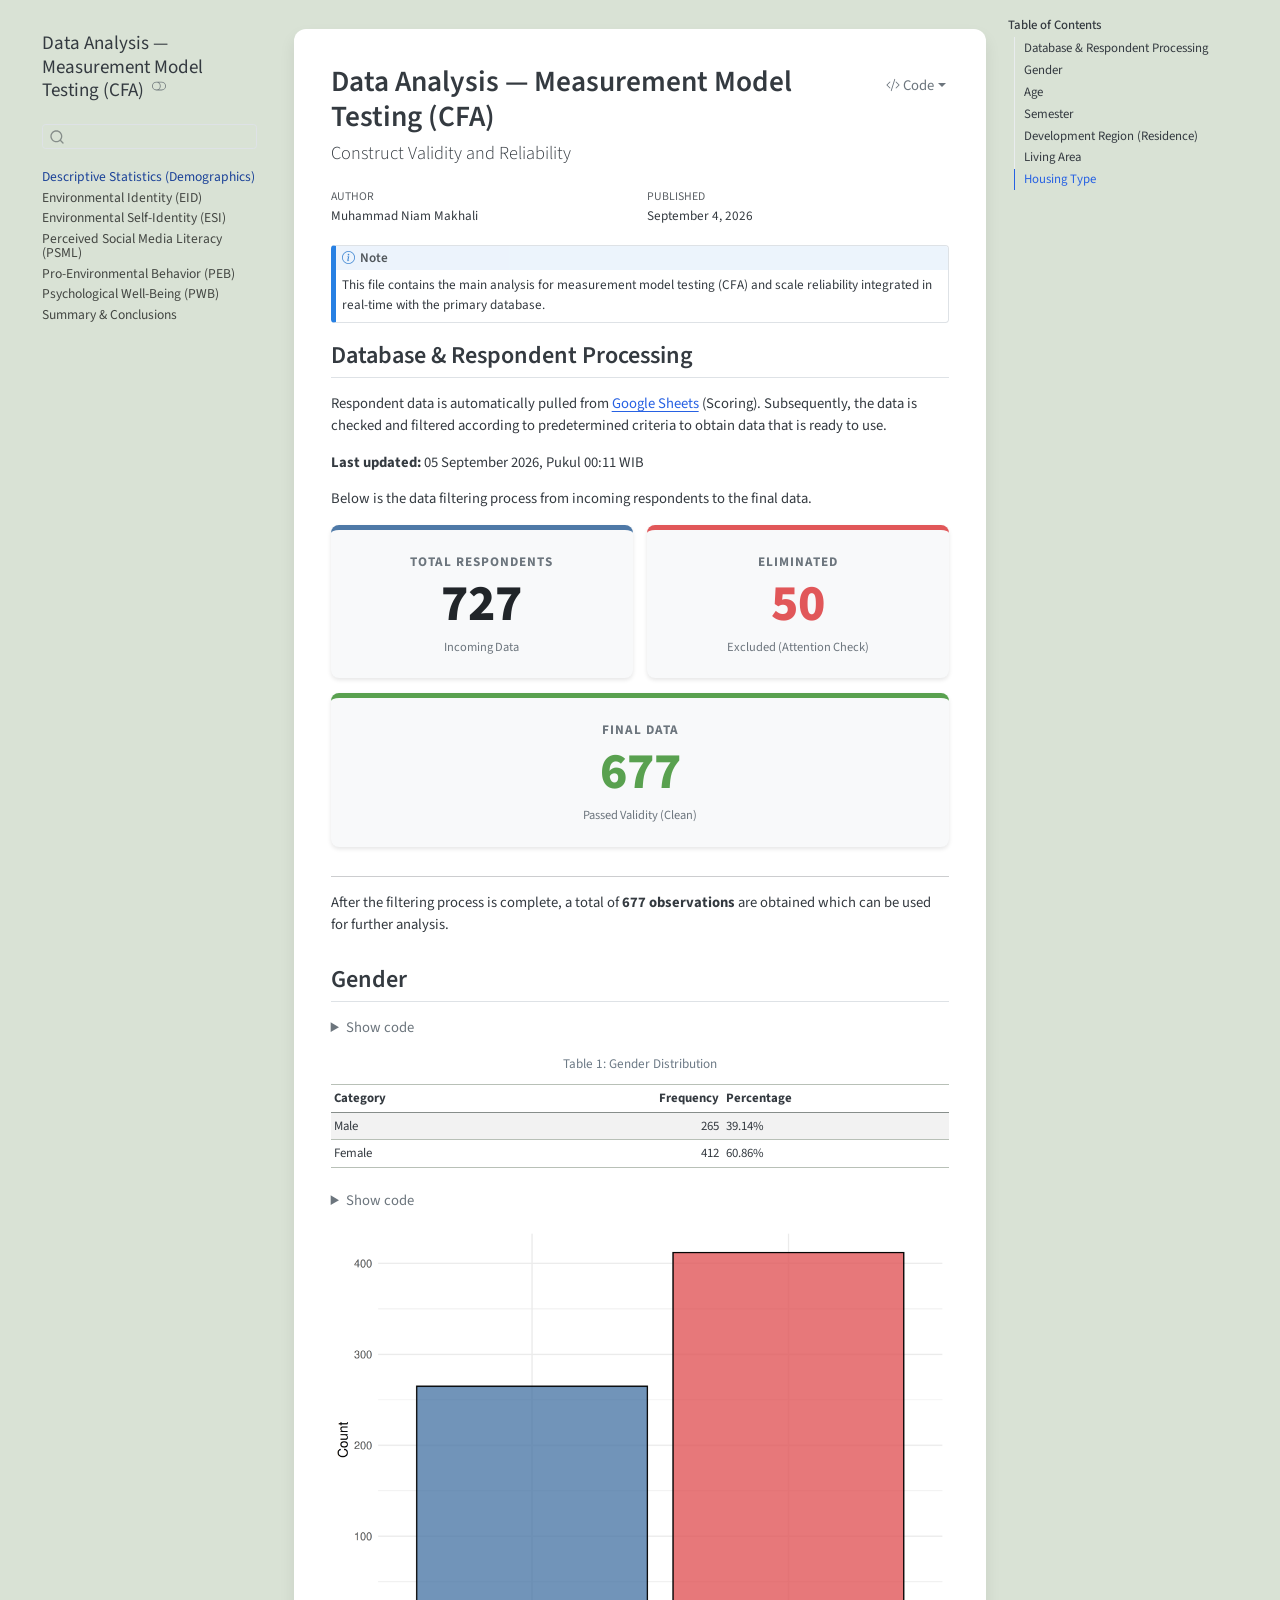
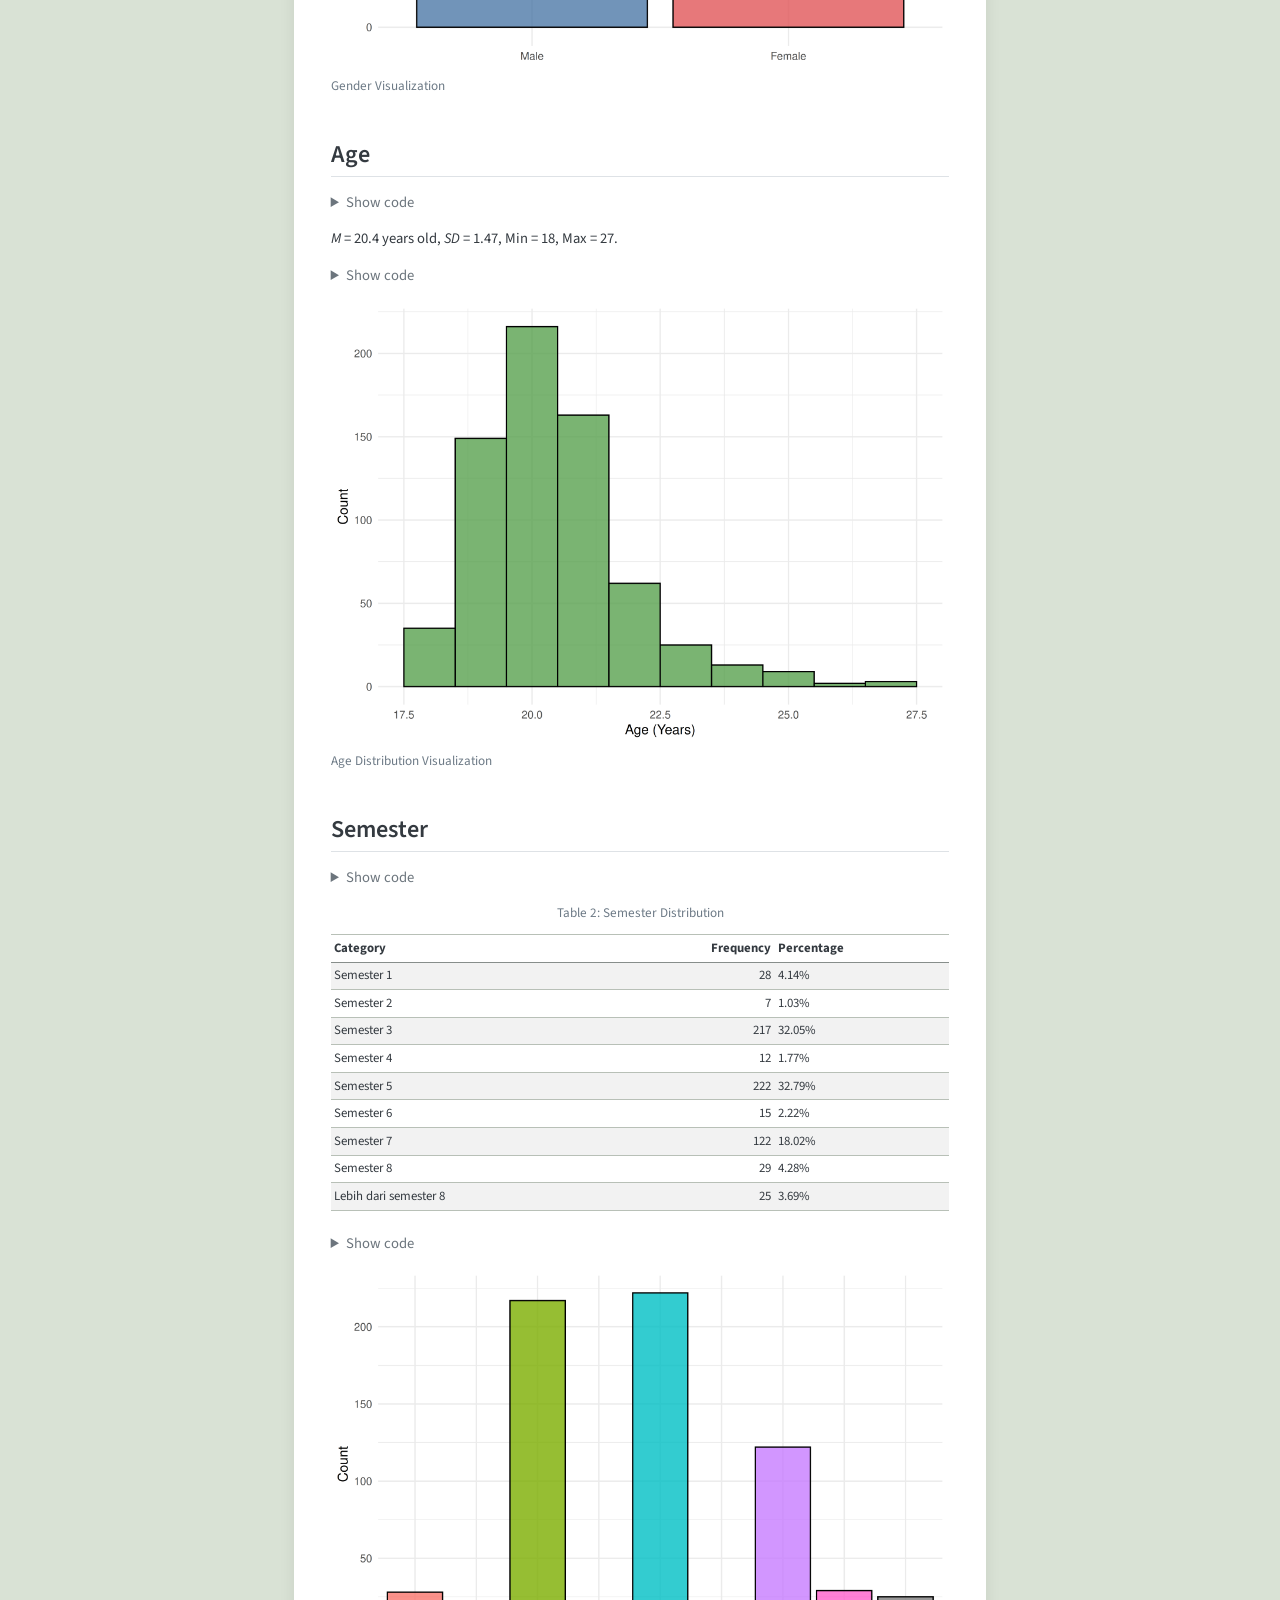
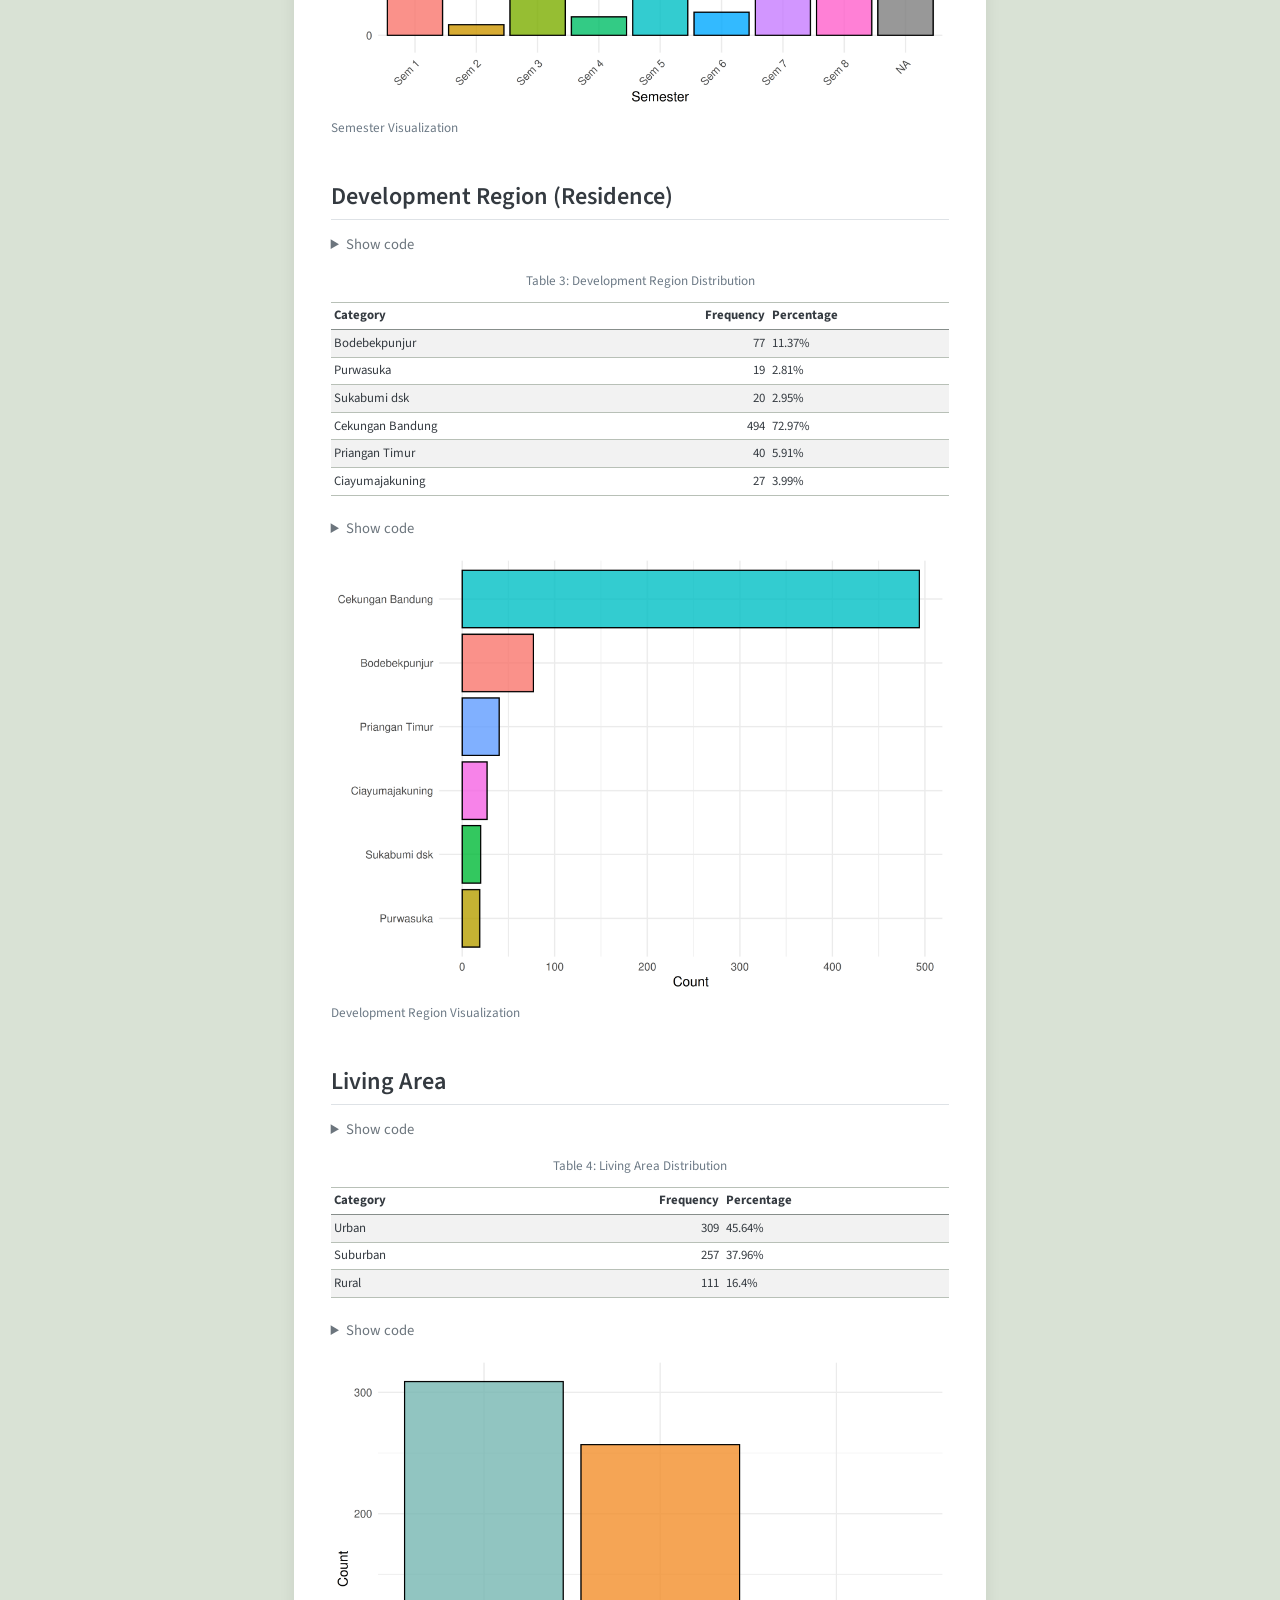
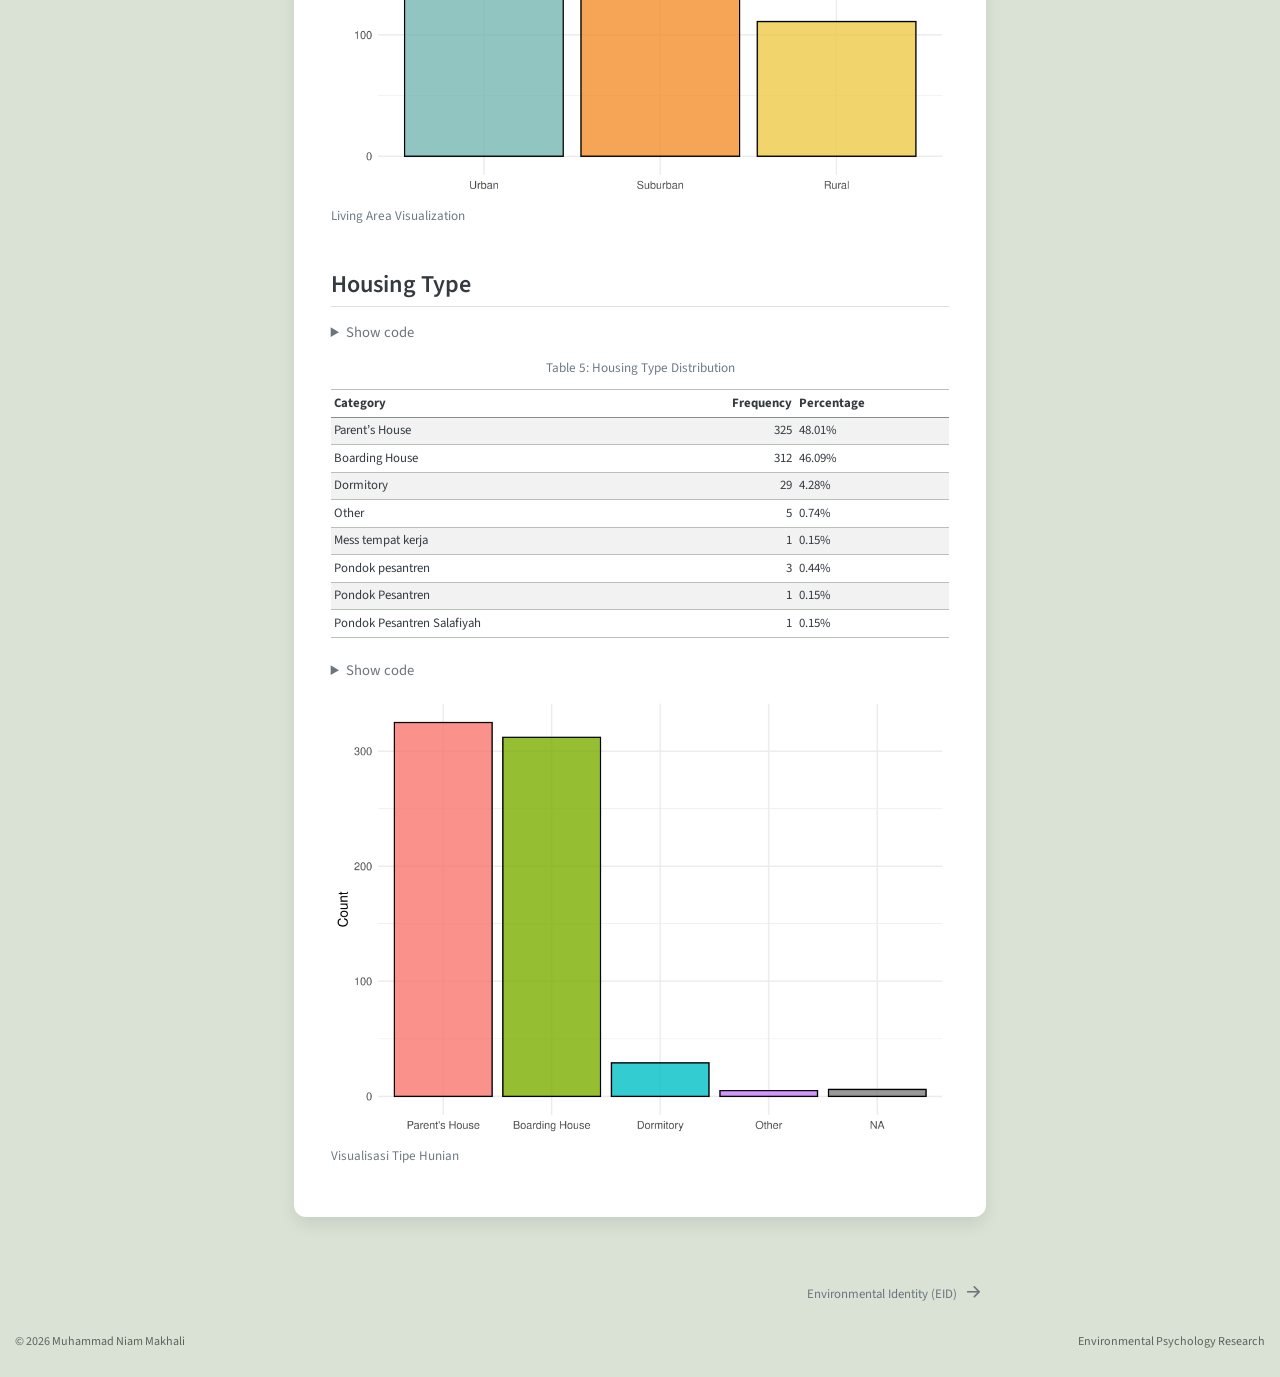
==== commit fa4ee73f: "Built site for gh-pages" ====
--- a/index.html
+++ b/index.html
@@ -425,7 +425,7 @@
 <section id="database-respondent-processing" class="level2">
 <h2 class="anchored" data-anchor-id="database-respondent-processing">Database &amp; Respondent Processing</h2>
 <p>Respondent data is automatically pulled from <a href="https://docs.google.com/spreadsheets/d/1u7L4GSSsuVDv9j7ccgWvccwr7A5Ks0szkiY-RTHVsA8/edit?usp=sharing">Google Sheets</a> (Scoring). Subsequently, the data is checked and filtered according to predetermined criteria to obtain data that is ready to use.</p>
-<p><strong>Last updated:</strong> 04 September 2026, Pukul 21:44 WIB</p>
+<p><strong>Last updated:</strong> 05 September 2026, Pukul 00:11 WIB</p>
 <p>Below is the data filtering process from incoming respondents to the final data.</p>
 <div style="display: flex; gap: 1rem; flex-wrap: wrap; margin-bottom: 2rem; justify-content: space-between;">
 <div style="flex: 1; min-width: 200px; background: #f8f9fa; border-top: 5px solid #4e79a7; border-radius: 8px; padding: 1.5rem; text-align: center; box-shadow: 0 2px 4px rgba(0,0,0,0.1);">
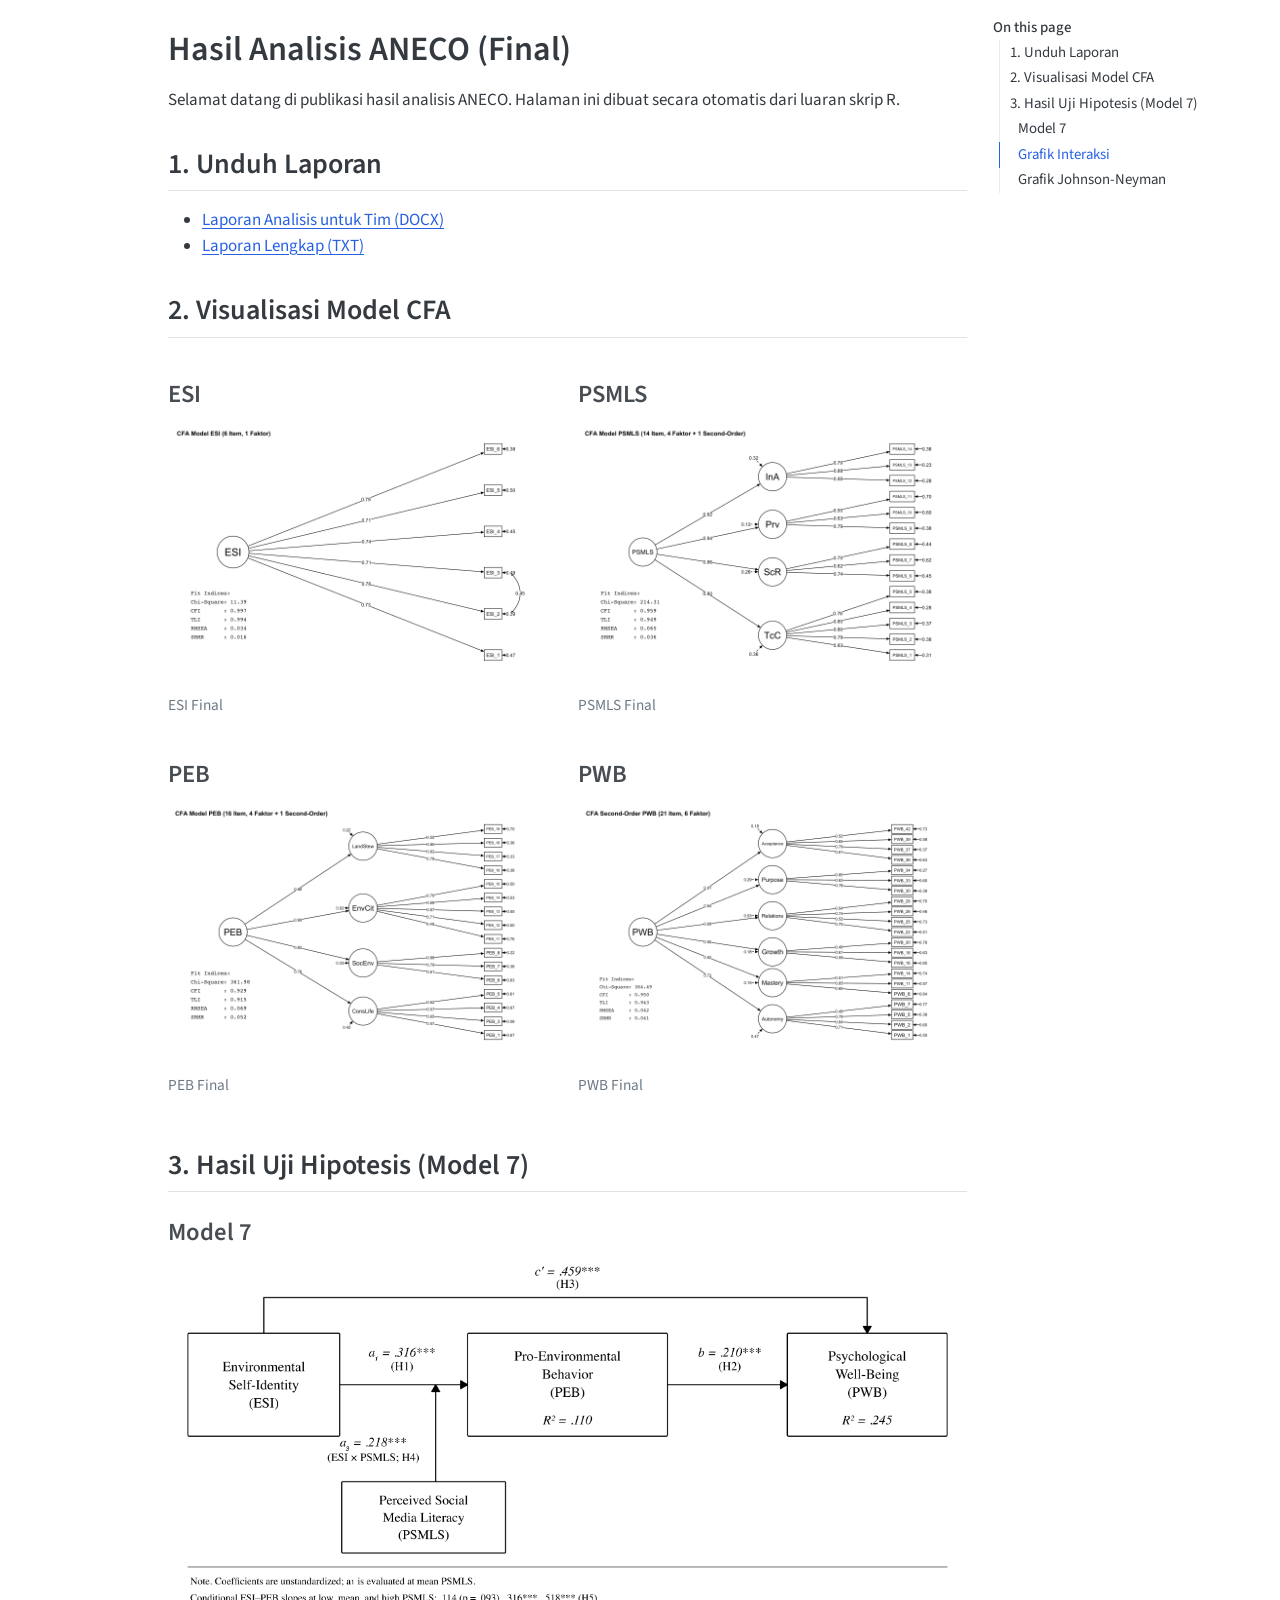
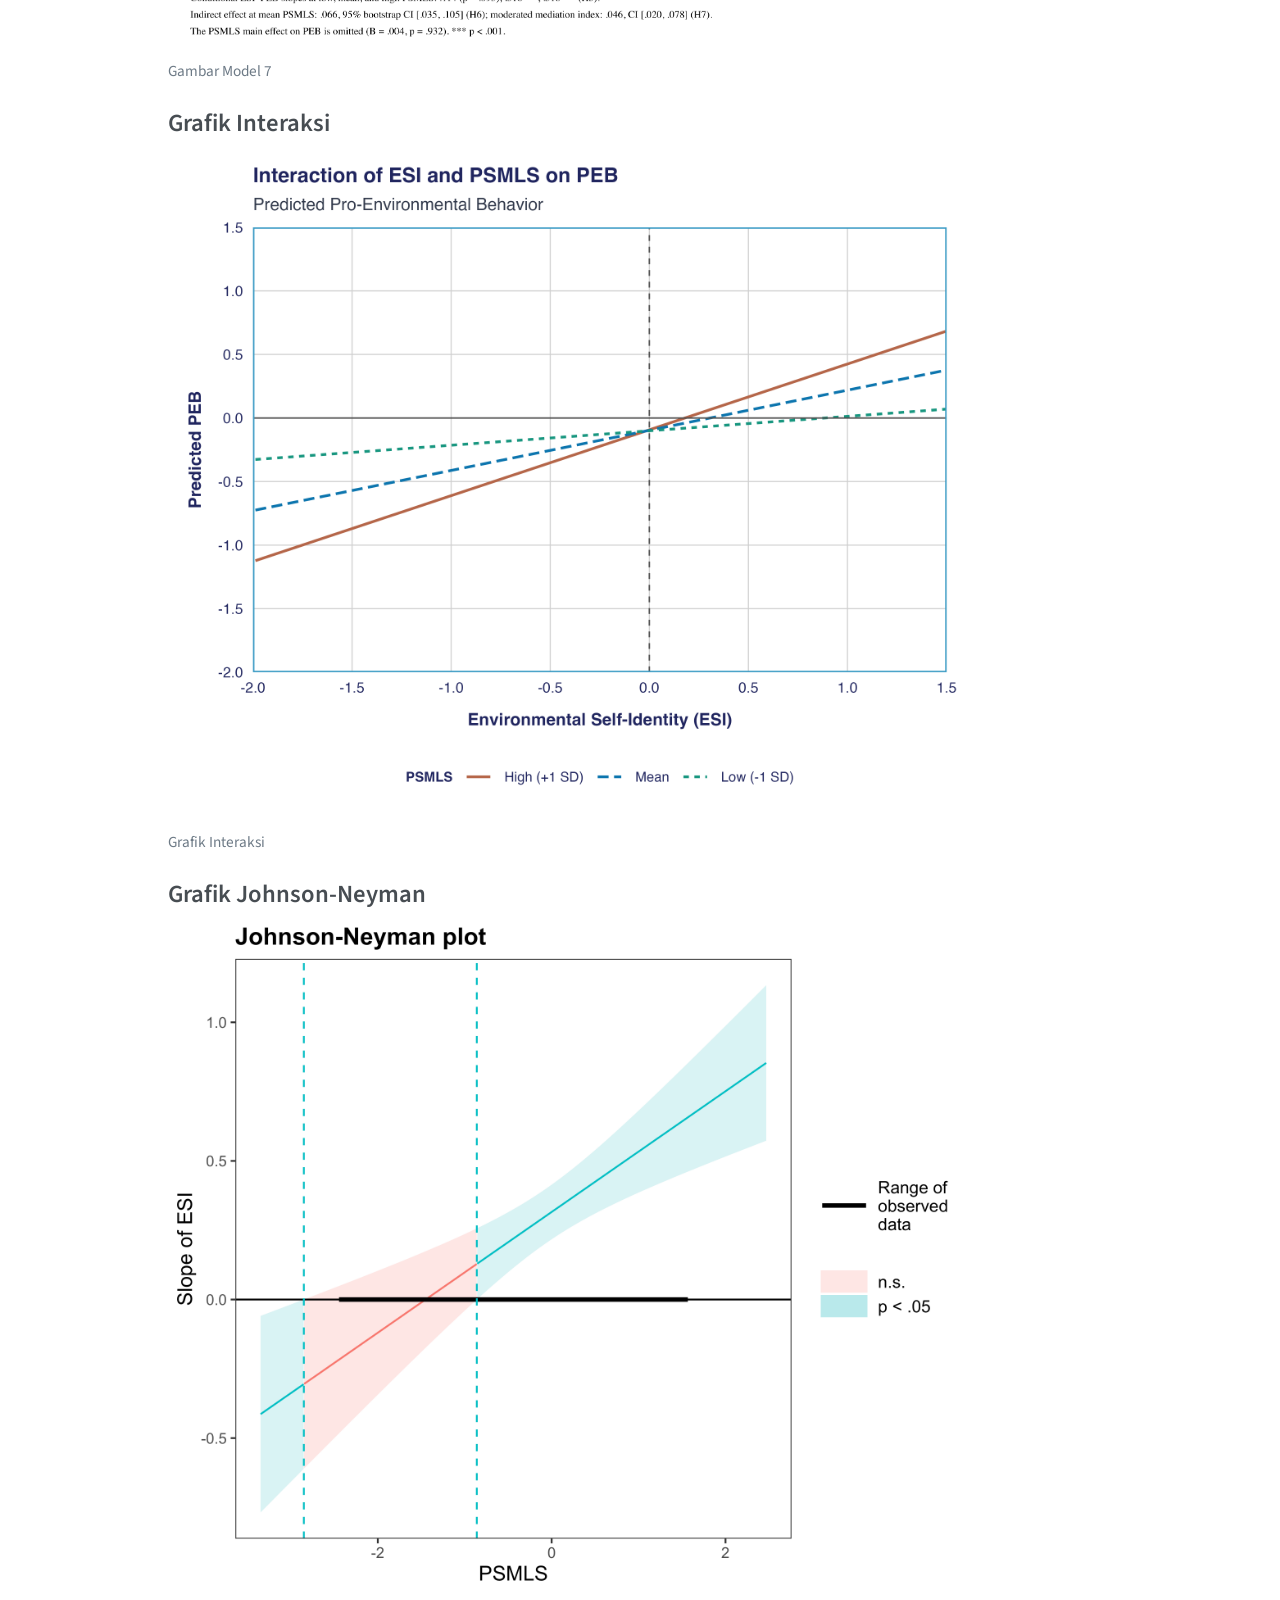
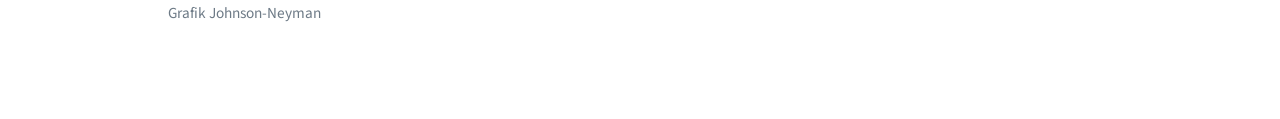
==== commit ceeeb523: "Built site for gh-pages" ====
--- a/index.html
+++ b/index.html
@@ -6,10 +6,8 @@
 
 <meta name="viewport" content="width=device-width, initial-scale=1.0, user-scalable=yes">
 
-<meta name="author" content="Muhammad Niam Makhali">
-<meta name="dcterms.date" content="2026-09-04">
-
-<title>Data Analysis — Measurement Model Testing (CFA)</title>
+
+<title>Hasil Analisis ANECO (Final) – Hasil Analisis ANECO</title>
 <style>
 /* Default styles provided by pandoc.
 ** See https://pandoc.org/MANUAL.html#variables-for-html for config info.
@@ -28,66 +26,25 @@
   margin: 0 0.8em 0.2em -1em; /* quarto-specific, see https://github.com/quarto-dev/quarto-cli/issues/4556 */ 
   vertical-align: middle;
 }
-/* CSS for syntax highlighting */
-html { -webkit-text-size-adjust: 100%; }
-pre > code.sourceCode { white-space: pre; position: relative; }
-pre > code.sourceCode > span { display: inline-block; line-height: 1.25; }
-pre > code.sourceCode > span:empty { height: 1.2em; }
-.sourceCode { overflow: visible; }
-code.sourceCode > span { color: inherit; text-decoration: inherit; }
-div.sourceCode { margin: 1em 0; }
-pre.sourceCode { margin: 0; }
-@media screen {
-div.sourceCode { overflow: auto; }
-}
-@media print {
-pre > code.sourceCode { white-space: pre-wrap; }
-pre > code.sourceCode > span { text-indent: -5em; padding-left: 5em; }
-}
-pre.numberSource code
-  { counter-reset: source-line 0; }
-pre.numberSource code > span
-  { position: relative; left: -4em; counter-increment: source-line; }
-pre.numberSource code > span > a:first-child::before
-  { content: counter(source-line);
-    position: relative; left: -1em; text-align: right; vertical-align: baseline;
-    border: none; display: inline-block;
-    -webkit-touch-callout: none; -webkit-user-select: none;
-    -khtml-user-select: none; -moz-user-select: none;
-    -ms-user-select: none; user-select: none;
-    padding: 0 4px; width: 4em;
-  }
-pre.numberSource { margin-left: 3em;  padding-left: 4px; }
-div.sourceCode
-  {   }
-@media screen {
-pre > code.sourceCode > span > a:first-child::before { text-decoration: underline; }
-}
 </style>
 
 
 <script src="site_libs/quarto-nav/quarto-nav.js"></script>
-<script src="site_libs/quarto-nav/headroom.min.js"></script>
 <script src="site_libs/clipboard/clipboard.min.js"></script>
 <script src="site_libs/quarto-search/autocomplete.umd.js"></script>
 <script src="site_libs/quarto-search/fuse.min.js"></script>
 <script src="site_libs/quarto-search/quarto-search.js"></script>
 <meta name="quarto:offset" content="./">
-<link href="./02_eid.html" rel="next">
 <script src="site_libs/quarto-html/quarto.js" type="module"></script>
 <script src="site_libs/quarto-html/tabsets/tabsets.js" type="module"></script>
 <script src="site_libs/quarto-html/popper.min.js"></script>
 <script src="site_libs/quarto-html/tippy.umd.min.js"></script>
 <script src="site_libs/quarto-html/anchor.min.js"></script>
 <link href="site_libs/quarto-html/tippy.css" rel="stylesheet">
-<link href="site_libs/quarto-html/quarto-syntax-highlighting-64a204ab8560d761af7679ceaba22944.css" rel="stylesheet" class="quarto-color-scheme" id="quarto-text-highlighting-styles">
-<link href="site_libs/quarto-html/quarto-syntax-highlighting-dark-b85bc7c33db8c58e0ec93c3465666fed.css" rel="stylesheet" class="quarto-color-scheme quarto-color-alternate" id="quarto-text-highlighting-styles">
-<link href="site_libs/quarto-html/quarto-syntax-highlighting-64a204ab8560d761af7679ceaba22944.css" rel="stylesheet" class="quarto-color-scheme-extra" id="quarto-text-highlighting-styles">
+<link href="site_libs/quarto-html/quarto-syntax-highlighting-64a204ab8560d761af7679ceaba22944.css" rel="stylesheet" id="quarto-text-highlighting-styles">
 <script src="site_libs/bootstrap/bootstrap.min.js"></script>
 <link href="site_libs/bootstrap/bootstrap-icons.css" rel="stylesheet">
-<link href="site_libs/bootstrap/bootstrap-59ddbb863ad6cbc1373a9539cdbe62fd.min.css" rel="stylesheet" append-hash="true" class="quarto-color-scheme" id="quarto-bootstrap" data-mode="light">
-<link href="site_libs/bootstrap/bootstrap-dark-9fbe1de810b3ed67a0143e858aac3a16.min.css" rel="stylesheet" append-hash="true" class="quarto-color-scheme quarto-color-alternate" id="quarto-bootstrap" data-mode="dark">
-<link href="site_libs/bootstrap/bootstrap-59ddbb863ad6cbc1373a9539cdbe62fd.min.css" rel="stylesheet" append-hash="true" class="quarto-color-scheme-extra" id="quarto-bootstrap" data-mode="light">
+<link href="site_libs/bootstrap/bootstrap-55617497126496852ff9f5a59253c640.min.css" rel="stylesheet" append-hash="true" id="quarto-bootstrap" data-mode="light">
 <script id="quarto-search-options" type="application/json">{
   "location": "sidebar",
   "copy-button": false,
@@ -117,289 +74,45 @@
 }</script>
 
 
+<link rel="stylesheet" href="styles.css">
 </head>
 
-<body class="nav-sidebar floating quarto-light"><script id="quarto-html-before-body" type="application/javascript">
-    const toggleBodyColorMode = (bsSheetEl) => {
-      const mode = bsSheetEl.getAttribute("data-mode");
-      const bodyEl = window.document.querySelector("body");
-      if (mode === "dark") {
-        bodyEl.classList.add("quarto-dark");
-        bodyEl.classList.remove("quarto-light");
-      } else {
-        bodyEl.classList.add("quarto-light");
-        bodyEl.classList.remove("quarto-dark");
-      }
-    }
-    const toggleBodyColorPrimary = () => {
-      const bsSheetEl = window.document.querySelector("link#quarto-bootstrap:not([rel=disabled-stylesheet])");
-      if (bsSheetEl) {
-        toggleBodyColorMode(bsSheetEl);
-      }
-    }
-    const setColorSchemeToggle = (alternate) => {
-      const toggles = window.document.querySelectorAll('.quarto-color-scheme-toggle');
-      for (let i=0; i < toggles.length; i++) {
-        const toggle = toggles[i];
-        if (toggle) {
-          if (alternate) {
-            toggle.classList.add("alternate");
-          } else {
-            toggle.classList.remove("alternate");
-          }
-        }
-      }
-    };
-    const toggleColorMode = (alternate) => {
-      // Switch the stylesheets
-      const primaryStylesheets = window.document.querySelectorAll('link.quarto-color-scheme:not(.quarto-color-alternate)');
-      const alternateStylesheets = window.document.querySelectorAll('link.quarto-color-scheme.quarto-color-alternate');
-      manageTransitions('#quarto-margin-sidebar .nav-link', false);
-      if (alternate) {
-        // note: dark is layered on light, we don't disable primary!
-        enableStylesheet(alternateStylesheets);
-        for (const sheetNode of alternateStylesheets) {
-          if (sheetNode.id === "quarto-bootstrap") {
-            toggleBodyColorMode(sheetNode);
-          }
-        }
-      } else {
-        disableStylesheet(alternateStylesheets);
-        enableStylesheet(primaryStylesheets)
-        toggleBodyColorPrimary();
-      }
-      manageTransitions('#quarto-margin-sidebar .nav-link', true);
-      // Switch the toggles
-      setColorSchemeToggle(alternate)
-      // Hack to workaround the fact that safari doesn't
-      // properly recolor the scrollbar when toggling (#1455)
-      if (navigator.userAgent.indexOf('Safari') > 0 && navigator.userAgent.indexOf('Chrome') == -1) {
-        manageTransitions("body", false);
-        window.scrollTo(0, 1);
-        setTimeout(() => {
-          window.scrollTo(0, 0);
-          manageTransitions("body", true);
-        }, 40);
-      }
-    }
-    const disableStylesheet = (stylesheets) => {
-      for (let i=0; i < stylesheets.length; i++) {
-        const stylesheet = stylesheets[i];
-        stylesheet.rel = 'disabled-stylesheet';
-      }
-    }
-    const enableStylesheet = (stylesheets) => {
-      for (let i=0; i < stylesheets.length; i++) {
-        const stylesheet = stylesheets[i];
-        if(stylesheet.rel !== 'stylesheet') { // for Chrome, which will still FOUC without this check
-          stylesheet.rel = 'stylesheet';
-        }
-      }
-    }
-    const manageTransitions = (selector, allowTransitions) => {
-      const els = window.document.querySelectorAll(selector);
-      for (let i=0; i < els.length; i++) {
-        const el = els[i];
-        if (allowTransitions) {
-          el.classList.remove('notransition');
-        } else {
-          el.classList.add('notransition');
-        }
-      }
-    }
-    const isFileUrl = () => {
-      return window.location.protocol === 'file:';
-    }
-    const hasAlternateSentinel = () => {
-      let styleSentinel = getColorSchemeSentinel();
-      if (styleSentinel !== null) {
-        return styleSentinel === "alternate";
-      } else {
-        return false;
-      }
-    }
-    const setStyleSentinel = (alternate) => {
-      const value = alternate ? "alternate" : "default";
-      if (!isFileUrl()) {
-        window.localStorage.setItem("quarto-color-scheme", value);
-      } else {
-        localAlternateSentinel = value;
-      }
-    }
-    const getColorSchemeSentinel = () => {
-      if (!isFileUrl()) {
-        const storageValue = window.localStorage.getItem("quarto-color-scheme");
-        return storageValue != null ? storageValue : localAlternateSentinel;
-      } else {
-        return localAlternateSentinel;
-      }
-    }
-    const toggleGiscusIfUsed = (isAlternate, darkModeDefault) => {
-      const baseTheme = document.querySelector('#giscus-base-theme')?.value ?? 'light';
-      const alternateTheme = document.querySelector('#giscus-alt-theme')?.value ?? 'dark';
-      let newTheme = '';
-      if(authorPrefersDark) {
-        newTheme = isAlternate ? baseTheme : alternateTheme;
-      } else {
-        newTheme = isAlternate ? alternateTheme : baseTheme;
-      }
-      const changeGiscusTheme = () => {
-        // From: https://github.com/giscus/giscus/issues/336
-        const sendMessage = (message) => {
-          const iframe = document.querySelector('iframe.giscus-frame');
-          if (!iframe) return;
-          iframe.contentWindow.postMessage({ giscus: message }, 'https://giscus.app');
-        }
-        sendMessage({
-          setConfig: {
-            theme: newTheme
-          }
-        });
-      }
-      const isGiscussLoaded = window.document.querySelector('iframe.giscus-frame') !== null;
-      if (isGiscussLoaded) {
-        changeGiscusTheme();
-      }
-    };
-    const authorPrefersDark = false;
-    const darkModeDefault = authorPrefersDark;
-      document.querySelector('link#quarto-text-highlighting-styles.quarto-color-scheme-extra').rel = 'disabled-stylesheet';
-      document.querySelector('link#quarto-bootstrap.quarto-color-scheme-extra').rel = 'disabled-stylesheet';
-    let localAlternateSentinel = darkModeDefault ? 'alternate' : 'default';
-    // Dark / light mode switch
-    window.quartoToggleColorScheme = () => {
-      // Read the current dark / light value
-      let toAlternate = !hasAlternateSentinel();
-      toggleColorMode(toAlternate);
-      setStyleSentinel(toAlternate);
-      toggleGiscusIfUsed(toAlternate, darkModeDefault);
-      window.dispatchEvent(new Event('resize'));
-    };
-    // Switch to dark mode if need be
-    if (hasAlternateSentinel()) {
-      toggleColorMode(true);
-    } else {
-      toggleColorMode(false);
-    }
-  </script>
+<body class="quarto-light">
 
 <div id="quarto-search-results"></div>
-  <header id="quarto-header" class="headroom fixed-top">
-  <nav class="quarto-secondary-nav">
-    <div class="container-fluid d-flex">
-      <button type="button" class="quarto-btn-toggle btn" data-bs-toggle="collapse" role="button" data-bs-target=".quarto-sidebar-collapse-item" aria-controls="quarto-sidebar" aria-expanded="false" aria-label="Toggle sidebar navigation" onclick="if (window.quartoToggleHeadroom) { window.quartoToggleHeadroom(); }">
-        <i class="bi bi-layout-text-sidebar-reverse"></i>
-      </button>
-        <nav class="quarto-page-breadcrumbs" aria-label="breadcrumb"><ol class="breadcrumb"><li class="breadcrumb-item"><a href="./index.html"><span class="chapter-title">Descriptive Statistics (Demographics)</span></a></li></ol></nav>
-        <a class="flex-grow-1" role="navigation" data-bs-toggle="collapse" data-bs-target=".quarto-sidebar-collapse-item" aria-controls="quarto-sidebar" aria-expanded="false" aria-label="Toggle sidebar navigation" onclick="if (window.quartoToggleHeadroom) { window.quartoToggleHeadroom(); }">      
-        </a>
-      <button type="button" class="btn quarto-search-button" aria-label="Search" onclick="window.quartoOpenSearch();">
-        <i class="bi bi-search"></i>
-      </button>
-    </div>
-  </nav>
-</header>
 <!-- content -->
 <div id="quarto-content" class="quarto-container page-columns page-rows-contents page-layout-article">
 <!-- sidebar -->
-  <nav id="quarto-sidebar" class="sidebar collapse collapse-horizontal quarto-sidebar-collapse-item sidebar-navigation floating overflow-auto">
-    <div class="pt-lg-2 mt-2 text-left sidebar-header">
-    <div class="sidebar-title mb-0 py-0">
-      <a href="./">Data Analysis — Measurement Model Testing (CFA)</a> 
-        <div class="sidebar-tools-main">
-  <a href="" class="quarto-color-scheme-toggle quarto-navigation-tool  px-1" onclick="window.quartoToggleColorScheme(); return false;" title="Toggle dark mode"><i class="bi"></i></a>
-</div>
-    </div>
-      </div>
-        <div class="mt-2 flex-shrink-0 align-items-center">
-        <div class="sidebar-search">
-        <div id="quarto-search" class="" title="Search"></div>
-        </div>
-        </div>
-    <div class="sidebar-menu-container"> 
-    <ul class="list-unstyled mt-1">
-        <li class="sidebar-item">
-  <div class="sidebar-item-container"> 
-  <a href="./index.html" class="sidebar-item-text sidebar-link active"><span class="chapter-title">Descriptive Statistics (Demographics)</span></a>
-  </div>
-</li>
-        <li class="sidebar-item">
-  <div class="sidebar-item-container"> 
-  <a href="./02_eid.html" class="sidebar-item-text sidebar-link"><span class="chapter-title">Environmental Identity (EID)</span></a>
-  </div>
-</li>
-        <li class="sidebar-item">
-  <div class="sidebar-item-container"> 
-  <a href="./03_esi.html" class="sidebar-item-text sidebar-link"><span class="chapter-title">Environmental Self-Identity (ESI)</span></a>
-  </div>
-</li>
-        <li class="sidebar-item">
-  <div class="sidebar-item-container"> 
-  <a href="./04_psmls.html" class="sidebar-item-text sidebar-link"><span class="chapter-title">Perceived Social Media Literacy (PSML)</span></a>
-  </div>
-</li>
-        <li class="sidebar-item">
-  <div class="sidebar-item-container"> 
-  <a href="./05_peb.html" class="sidebar-item-text sidebar-link"><span class="chapter-title">Pro-Environmental Behavior (PEB)</span></a>
-  </div>
-</li>
-        <li class="sidebar-item">
-  <div class="sidebar-item-container"> 
-  <a href="./06_pwb.html" class="sidebar-item-text sidebar-link"><span class="chapter-title">Psychological Well-Being (PWB)</span></a>
-  </div>
-</li>
-        <li class="sidebar-item">
-  <div class="sidebar-item-container"> 
-  <a href="./07_summary.html" class="sidebar-item-text sidebar-link"><span class="chapter-title">Summary &amp; Conclusions</span></a>
-  </div>
-</li>
-    </ul>
-    </div>
-</nav>
-<div id="quarto-sidebar-glass" class="quarto-sidebar-collapse-item" data-bs-toggle="collapse" data-bs-target=".quarto-sidebar-collapse-item"></div>
 <!-- margin-sidebar -->
     <div id="quarto-margin-sidebar" class="sidebar margin-sidebar">
         <nav id="TOC" role="doc-toc" class="toc-active">
-    <h2 id="toc-title">Table of Contents</h2>
+    <h2 id="toc-title">On this page</h2>
    
   <ul>
-  <li><a href="#database-respondent-processing" id="toc-database-respondent-processing" class="nav-link active" data-scroll-target="#database-respondent-processing">Database &amp; Respondent Processing</a></li>
-  <li><a href="#gender" id="toc-gender" class="nav-link" data-scroll-target="#gender">Gender</a></li>
-  <li><a href="#age" id="toc-age" class="nav-link" data-scroll-target="#age">Age</a></li>
-  <li><a href="#semester" id="toc-semester" class="nav-link" data-scroll-target="#semester">Semester</a></li>
-  <li><a href="#development-region-residence" id="toc-development-region-residence" class="nav-link" data-scroll-target="#development-region-residence">Development Region (Residence)</a></li>
-  <li><a href="#living-area" id="toc-living-area" class="nav-link" data-scroll-target="#living-area">Living Area</a></li>
-  <li><a href="#housing-type" id="toc-housing-type" class="nav-link" data-scroll-target="#housing-type">Housing Type</a></li>
+  <li><a href="#unduh-laporan" id="toc-unduh-laporan" class="nav-link active" data-scroll-target="#unduh-laporan">1. Unduh Laporan</a></li>
+  <li><a href="#visualisasi-model-cfa" id="toc-visualisasi-model-cfa" class="nav-link" data-scroll-target="#visualisasi-model-cfa">2. Visualisasi Model CFA</a></li>
+  <li><a href="#hasil-uji-hipotesis-model-7" id="toc-hasil-uji-hipotesis-model-7" class="nav-link" data-scroll-target="#hasil-uji-hipotesis-model-7">3. Hasil Uji Hipotesis (Model 7)</a>
+  <ul class="collapse">
+  <li><a href="#model-7" id="toc-model-7" class="nav-link" data-scroll-target="#model-7">Model 7</a></li>
+  <li><a href="#grafik-interaksi" id="toc-grafik-interaksi" class="nav-link" data-scroll-target="#grafik-interaksi">Grafik Interaksi</a></li>
+  <li><a href="#grafik-johnson-neyman" id="toc-grafik-johnson-neyman" class="nav-link" data-scroll-target="#grafik-johnson-neyman">Grafik Johnson-Neyman</a></li>
+  </ul></li>
   </ul>
 </nav>
     </div>
 <!-- main -->
 <main class="content" id="quarto-document-content">
 
-
 <header id="title-block-header" class="quarto-title-block default">
 <div class="quarto-title">
-<div class="quarto-title-block"><div><h1 class="title">Data Analysis — Measurement Model Testing (CFA)</h1><button type="button" class="btn code-tools-button dropdown-toggle" id="quarto-code-tools-menu" data-bs-toggle="dropdown" aria-expanded="false"><i class="bi"></i> Code</button><ul class="dropdown-menu dropdown-menu-end" aria-labelelledby="quarto-code-tools-menu"><li><a id="quarto-show-all-code" class="dropdown-item" href="javascript:void(0)" role="button">Show All Code</a></li><li><a id="quarto-hide-all-code" class="dropdown-item" href="javascript:void(0)" role="button">Hide All Code</a></li><li><hr class="dropdown-divider"></li><li><a id="quarto-view-source" class="dropdown-item" href="javascript:void(0)" role="button">View Source</a></li></ul></div></div>
-<p class="subtitle lead">Construct Validity and Reliability</p>
+<h1 class="title">Hasil Analisis ANECO (Final)</h1>
 </div>
 
 
 
 <div class="quarto-title-meta">
 
-    <div>
-    <div class="quarto-title-meta-heading">Author</div>
-    <div class="quarto-title-meta-contents">
-             <p>Muhammad Niam Makhali </p>
-          </div>
-  </div>
     
-    <div>
-    <div class="quarto-title-meta-heading">Published</div>
-    <div class="quarto-title-meta-contents">
-      <p class="date">September 4, 2026</p>
-    </div>
-  </div>
   
     
   </div>
@@ -409,521 +122,95 @@
 </header>
 
 
-<div class="callout callout-style-default callout-note callout-titled">
-<div class="callout-header d-flex align-content-center">
-<div class="callout-icon-container">
-<i class="callout-icon"></i>
-</div>
-<div class="callout-title-container flex-fill">
-<span class="screen-reader-only">Note</span>Note
-</div>
-</div>
-<div class="callout-body-container callout-body">
-<p>This file contains the main analysis for measurement model testing (CFA) and scale reliability integrated in real-time with the primary database.</p>
-</div>
-</div>
-<section id="database-respondent-processing" class="level2">
-<h2 class="anchored" data-anchor-id="database-respondent-processing">Database &amp; Respondent Processing</h2>
-<p>Respondent data is automatically pulled from <a href="https://docs.google.com/spreadsheets/d/1u7L4GSSsuVDv9j7ccgWvccwr7A5Ks0szkiY-RTHVsA8/edit?usp=sharing">Google Sheets</a> (Scoring). Subsequently, the data is checked and filtered according to predetermined criteria to obtain data that is ready to use.</p>
-<p><strong>Last updated:</strong> 05 September 2026, Pukul 00:11 WIB</p>
-<p>Below is the data filtering process from incoming respondents to the final data.</p>
-<div style="display: flex; gap: 1rem; flex-wrap: wrap; margin-bottom: 2rem; justify-content: space-between;">
-<div style="flex: 1; min-width: 200px; background: #f8f9fa; border-top: 5px solid #4e79a7; border-radius: 8px; padding: 1.5rem; text-align: center; box-shadow: 0 2px 4px rgba(0,0,0,0.1);">
-<div style="margin: 0; color: #6c757d; font-size: 0.9rem; font-weight: bold; text-transform: uppercase; letter-spacing: 1px;">
-Total Respondents
-</div>
-<div style="font-size: 3.5rem; font-weight: 800; color: #212529; margin: 0.5rem 0; line-height: 1;">
-727
-</div>
-<div style="font-size: 0.85rem; color: #6c757d;">
-Incoming Data
-</div>
-</div>
-<div style="flex: 1; min-width: 200px; background: #f8f9fa; border-top: 5px solid #e15759; border-radius: 8px; padding: 1.5rem; text-align: center; box-shadow: 0 2px 4px rgba(0,0,0,0.1);">
-<div style="margin: 0; color: #6c757d; font-size: 0.9rem; font-weight: bold; text-transform: uppercase; letter-spacing: 1px;">
-Eliminated
-</div>
-<div style="font-size: 3.5rem; font-weight: 800; color: #e15759; margin: 0.5rem 0; line-height: 1;">
-50
-</div>
-<div style="font-size: 0.85rem; color: #6c757d;">
-Excluded (Attention Check)
-</div>
-</div>
-<div style="flex: 1; min-width: 200px; background: #f8f9fa; border-top: 5px solid #59a14f; border-radius: 8px; padding: 1.5rem; text-align: center; box-shadow: 0 2px 4px rgba(0,0,0,0.1);">
-<div style="margin: 0; color: #6c757d; font-size: 0.9rem; font-weight: bold; text-transform: uppercase; letter-spacing: 1px;">
-Final Data
-</div>
-<div style="font-size: 3.5rem; font-weight: 800; color: #59a14f; margin: 0.5rem 0; line-height: 1;">
-677
-</div>
-<div style="font-size: 0.85rem; color: #6c757d;">
-Passed Validity (Clean)
-</div>
-</div>
-</div>
-<hr>
-<p>After the filtering process is complete, a total of <strong>677 observations</strong> are obtained which can be used for further analysis.</p>
-</section>
-<section id="gender" class="level2">
-<h2 class="anchored" data-anchor-id="gender">Gender</h2>
-<div class="cell">
-<details class="code-fold">
-<summary>Show code</summary>
-<div class="code-copy-outer-scaffold"><div class="sourceCode cell-code" id="cb1"><pre class="sourceCode r code-with-copy"><code class="sourceCode r"><span id="cb1-1"><a href="#cb1-1" aria-hidden="true" tabindex="-1"></a>knitr<span class="sc">::</span><span class="fu">kable</span>(<span class="fu">print_demo_table</span>(df<span class="sc">$</span>Gender, <span class="fu">c</span>(<span class="st">"1"</span> <span class="ot">=</span> <span class="st">"Male"</span>, <span class="st">"2"</span> <span class="ot">=</span> <span class="st">"Female"</span>)))</span></code></pre></div><button title="Copy to Clipboard" class="code-copy-button"><i class="bi"></i></button></div>
-</details>
-<div id="tbl-gender" class="cell quarto-float quarto-figure quarto-figure-center anchored">
-<figure class="quarto-float quarto-float-tbl figure">
-<figcaption class="quarto-float-caption-top quarto-float-caption quarto-float-tbl" id="tbl-gender-caption-0ceaefa1-69ba-4598-a22c-09a6ac19f8ca">
-Table&nbsp;1: Gender Distribution
-</figcaption>
-<div aria-describedby="tbl-gender-caption-0ceaefa1-69ba-4598-a22c-09a6ac19f8ca">
-<div class="cell-output-display">
-<table class="cell caption-top table table-sm table-striped small">
-<thead>
-<tr class="header">
-<th style="text-align: left;">Category</th>
-<th style="text-align: right;">Frequency</th>
-<th style="text-align: left;">Percentage</th>
-</tr>
-</thead>
-<tbody>
-<tr class="odd">
-<td style="text-align: left;">Male</td>
-<td style="text-align: right;">265</td>
-<td style="text-align: left;">39.14%</td>
-</tr>
-<tr class="even">
-<td style="text-align: left;">Female</td>
-<td style="text-align: right;">412</td>
-<td style="text-align: left;">60.86%</td>
-</tr>
-</tbody>
-</table>
-</div>
-</div>
-</figure>
-</div>
-</div>
-<div class="cell">
-<details class="code-fold">
-<summary>Show code</summary>
-<div class="code-copy-outer-scaffold"><div class="sourceCode cell-code" id="cb2"><pre class="sourceCode r code-with-copy"><code class="sourceCode r"><span id="cb2-1"><a href="#cb2-1" aria-hidden="true" tabindex="-1"></a>df <span class="sc">%&gt;%</span> </span>
-<span id="cb2-2"><a href="#cb2-2" aria-hidden="true" tabindex="-1"></a>  <span class="fu">filter</span>(<span class="sc">!</span><span class="fu">is.na</span>(Gender)) <span class="sc">%&gt;%</span></span>
-<span id="cb2-3"><a href="#cb2-3" aria-hidden="true" tabindex="-1"></a>  <span class="fu">mutate</span>(<span class="at">Gender =</span> <span class="fu">factor</span>(Gender, <span class="at">levels =</span> <span class="fu">c</span>(<span class="dv">1</span>, <span class="dv">2</span>), <span class="at">labels =</span> <span class="fu">c</span>(<span class="st">"Male"</span>, <span class="st">"Female"</span>))) <span class="sc">%&gt;%</span></span>
-<span id="cb2-4"><a href="#cb2-4" aria-hidden="true" tabindex="-1"></a>  <span class="fu">ggplot</span>(<span class="fu">aes</span>(<span class="at">x =</span> Gender, <span class="at">fill =</span> Gender)) <span class="sc">+</span></span>
-<span id="cb2-5"><a href="#cb2-5" aria-hidden="true" tabindex="-1"></a>  <span class="fu">geom_bar</span>(<span class="at">color =</span> <span class="st">"black"</span>, <span class="at">alpha =</span> <span class="fl">0.8</span>) <span class="sc">+</span></span>
-<span id="cb2-6"><a href="#cb2-6" aria-hidden="true" tabindex="-1"></a>  <span class="fu">scale_fill_manual</span>(<span class="at">values =</span> <span class="fu">c</span>(<span class="st">"#4e79a7"</span>, <span class="st">"#e15759"</span>)) <span class="sc">+</span></span>
-<span id="cb2-7"><a href="#cb2-7" aria-hidden="true" tabindex="-1"></a>  <span class="fu">labs</span>(<span class="at">x =</span> <span class="cn">NULL</span>, <span class="at">y =</span> <span class="st">"Count"</span>) <span class="sc">+</span></span>
-<span id="cb2-8"><a href="#cb2-8" aria-hidden="true" tabindex="-1"></a>  <span class="fu">theme_minimal</span>() <span class="sc">+</span></span>
-<span id="cb2-9"><a href="#cb2-9" aria-hidden="true" tabindex="-1"></a>  <span class="fu">theme</span>(<span class="at">legend.position =</span> <span class="st">"none"</span>)</span></code></pre></div><button title="Copy to Clipboard" class="code-copy-button"><i class="bi"></i></button></div>
-</details>
-<div class="cell-output-display">
+<p>Selamat datang di publikasi hasil analisis ANECO. Halaman ini dibuat secara otomatis dari luaran skrip R.</p>
+<section id="unduh-laporan" class="level2">
+<h2 class="anchored" data-anchor-id="unduh-laporan">1. Unduh Laporan</h2>
+<ul>
+<li><a href="hasil_analisis/Laporan_Hasil_Analisis_untuk_Tim.docx">Laporan Analisis untuk Tim (DOCX)</a></li>
+<li><a href="hasil_analisis/laporan_lengkap.txt">Laporan Lengkap (TXT)</a></li>
+</ul>
+</section>
+<section id="visualisasi-model-cfa" class="level2">
+<h2 class="anchored" data-anchor-id="visualisasi-model-cfa">2. Visualisasi Model CFA</h2>
+<div class="quarto-layout-panel" data-layout-ncol="2">
+<div class="quarto-layout-row">
+<section id="esi" class="level3 quarto-layout-cell" style="flex-basis: 50.0%;justify-content: flex-start;">
+<h3 class="anchored" data-anchor-id="esi">ESI</h3>
 <div class="quarto-figure quarto-figure-center">
 <figure class="figure">
-<p><img src="index_files/figure-html/plot-gender-1.png" class="img-fluid figure-img" width="2100"></p>
-<figcaption>Gender Visualization</figcaption>
+<p><img src="hasil_analisis/cfa/esi/plot_model.png" class="img-fluid figure-img"></p>
+<figcaption>ESI Final</figcaption>
 </figure>
 </div>
-</div>
-</div>
-</section>
-<section id="age" class="level2">
-<h2 class="anchored" data-anchor-id="age">Age</h2>
-<div class="cell">
-<details class="code-fold">
-<summary>Show code</summary>
-<div class="code-copy-outer-scaffold"><div class="sourceCode cell-code" id="cb3"><pre class="sourceCode r code-with-copy"><code class="sourceCode r"><span id="cb3-1"><a href="#cb3-1" aria-hidden="true" tabindex="-1"></a>usia_m   <span class="ot">&lt;-</span> <span class="fu">round</span>(<span class="fu">mean</span>(df<span class="sc">$</span>Usia, <span class="at">na.rm =</span> <span class="cn">TRUE</span>), <span class="dv">2</span>)</span>
-<span id="cb3-2"><a href="#cb3-2" aria-hidden="true" tabindex="-1"></a>usia_sd  <span class="ot">&lt;-</span> <span class="fu">round</span>(<span class="fu">sd</span>(df<span class="sc">$</span>Usia, <span class="at">na.rm =</span> <span class="cn">TRUE</span>), <span class="dv">2</span>)</span>
-<span id="cb3-3"><a href="#cb3-3" aria-hidden="true" tabindex="-1"></a>usia_min <span class="ot">&lt;-</span> <span class="fu">min</span>(df<span class="sc">$</span>Usia, <span class="at">na.rm =</span> <span class="cn">TRUE</span>)</span>
-<span id="cb3-4"><a href="#cb3-4" aria-hidden="true" tabindex="-1"></a>usia_max <span class="ot">&lt;-</span> <span class="fu">max</span>(df<span class="sc">$</span>Usia, <span class="at">na.rm =</span> <span class="cn">TRUE</span>)</span></code></pre></div><button title="Copy to Clipboard" class="code-copy-button"><i class="bi"></i></button></div>
-</details>
-</div>
-<p><em>M</em> = 20.4 years old, <em>SD</em> = 1.47, Min = 18, Max = 27.</p>
-<div class="cell">
-<details class="code-fold">
-<summary>Show code</summary>
-<div class="code-copy-outer-scaffold"><div class="sourceCode cell-code" id="cb4"><pre class="sourceCode r code-with-copy"><code class="sourceCode r"><span id="cb4-1"><a href="#cb4-1" aria-hidden="true" tabindex="-1"></a>df <span class="sc">%&gt;%</span> </span>
-<span id="cb4-2"><a href="#cb4-2" aria-hidden="true" tabindex="-1"></a>  <span class="fu">filter</span>(<span class="sc">!</span><span class="fu">is.na</span>(Usia)) <span class="sc">%&gt;%</span></span>
-<span id="cb4-3"><a href="#cb4-3" aria-hidden="true" tabindex="-1"></a>  <span class="fu">ggplot</span>(<span class="fu">aes</span>(<span class="at">x =</span> Usia)) <span class="sc">+</span></span>
-<span id="cb4-4"><a href="#cb4-4" aria-hidden="true" tabindex="-1"></a>  <span class="fu">geom_histogram</span>(<span class="at">binwidth =</span> <span class="dv">1</span>, <span class="at">fill =</span> <span class="st">"#59a14f"</span>, <span class="at">color =</span> <span class="st">"black"</span>, <span class="at">alpha =</span> <span class="fl">0.8</span>) <span class="sc">+</span></span>
-<span id="cb4-5"><a href="#cb4-5" aria-hidden="true" tabindex="-1"></a>  <span class="fu">labs</span>(<span class="at">x =</span> <span class="st">"Age (Years)"</span>, <span class="at">y =</span> <span class="st">"Count"</span>) <span class="sc">+</span></span>
-<span id="cb4-6"><a href="#cb4-6" aria-hidden="true" tabindex="-1"></a>  <span class="fu">theme_minimal</span>()</span></code></pre></div><button title="Copy to Clipboard" class="code-copy-button"><i class="bi"></i></button></div>
-</details>
-<div class="cell-output-display">
+</section>
+<section id="psmls" class="level3 quarto-layout-cell" style="flex-basis: 50.0%;justify-content: flex-start;">
+<h3 class="anchored" data-anchor-id="psmls">PSMLS</h3>
 <div class="quarto-figure quarto-figure-center">
 <figure class="figure">
-<p><img src="index_files/figure-html/plot-usia-1.png" class="img-fluid figure-img" width="2100"></p>
-<figcaption>Age Distribution Visualization</figcaption>
+<p><img src="hasil_analisis/cfa/psmls/plot_model.png" class="img-fluid figure-img"></p>
+<figcaption>PSMLS Final</figcaption>
 </figure>
 </div>
-</div>
-</div>
-</section>
-<section id="semester" class="level2">
-<h2 class="anchored" data-anchor-id="semester">Semester</h2>
-<div class="cell">
-<details class="code-fold">
-<summary>Show code</summary>
-<div class="code-copy-outer-scaffold"><div class="sourceCode cell-code" id="cb5"><pre class="sourceCode r code-with-copy"><code class="sourceCode r"><span id="cb5-1"><a href="#cb5-1" aria-hidden="true" tabindex="-1"></a>knitr<span class="sc">::</span><span class="fu">kable</span>(<span class="fu">print_demo_table</span>(df<span class="sc">$</span>Semester, <span class="fu">c</span>(<span class="st">"1"</span> <span class="ot">=</span> <span class="st">"Semester 1"</span>, <span class="st">"2"</span> <span class="ot">=</span> <span class="st">"Semester 2"</span>, <span class="st">"3"</span> <span class="ot">=</span> <span class="st">"Semester 3"</span>, <span class="st">"4"</span> <span class="ot">=</span> <span class="st">"Semester 4"</span>, <span class="st">"5"</span> <span class="ot">=</span> <span class="st">"Semester 5"</span>, <span class="st">"6"</span> <span class="ot">=</span> <span class="st">"Semester 6"</span>, <span class="st">"7"</span> <span class="ot">=</span> <span class="st">"Semester 7"</span>, <span class="st">"8"</span> <span class="ot">=</span> <span class="st">"Semester 8"</span>, <span class="st">"&gt; Semester 8"</span> <span class="ot">=</span> <span class="st">"&gt; Semester 8"</span>)))</span></code></pre></div><button title="Copy to Clipboard" class="code-copy-button"><i class="bi"></i></button></div>
-</details>
-<div id="tbl-semester" class="cell quarto-float quarto-figure quarto-figure-center anchored">
-<figure class="quarto-float quarto-float-tbl figure">
-<figcaption class="quarto-float-caption-top quarto-float-caption quarto-float-tbl" id="tbl-semester-caption-0ceaefa1-69ba-4598-a22c-09a6ac19f8ca">
-Table&nbsp;2: Semester Distribution
-</figcaption>
-<div aria-describedby="tbl-semester-caption-0ceaefa1-69ba-4598-a22c-09a6ac19f8ca">
-<div class="cell-output-display">
-<table class="cell caption-top table table-sm table-striped small">
-<thead>
-<tr class="header">
-<th style="text-align: left;">Category</th>
-<th style="text-align: right;">Frequency</th>
-<th style="text-align: left;">Percentage</th>
-</tr>
-</thead>
-<tbody>
-<tr class="odd">
-<td style="text-align: left;">Semester 1</td>
-<td style="text-align: right;">28</td>
-<td style="text-align: left;">4.14%</td>
-</tr>
-<tr class="even">
-<td style="text-align: left;">Semester 2</td>
-<td style="text-align: right;">7</td>
-<td style="text-align: left;">1.03%</td>
-</tr>
-<tr class="odd">
-<td style="text-align: left;">Semester 3</td>
-<td style="text-align: right;">217</td>
-<td style="text-align: left;">32.05%</td>
-</tr>
-<tr class="even">
-<td style="text-align: left;">Semester 4</td>
-<td style="text-align: right;">12</td>
-<td style="text-align: left;">1.77%</td>
-</tr>
-<tr class="odd">
-<td style="text-align: left;">Semester 5</td>
-<td style="text-align: right;">222</td>
-<td style="text-align: left;">32.79%</td>
-</tr>
-<tr class="even">
-<td style="text-align: left;">Semester 6</td>
-<td style="text-align: right;">15</td>
-<td style="text-align: left;">2.22%</td>
-</tr>
-<tr class="odd">
-<td style="text-align: left;">Semester 7</td>
-<td style="text-align: right;">122</td>
-<td style="text-align: left;">18.02%</td>
-</tr>
-<tr class="even">
-<td style="text-align: left;">Semester 8</td>
-<td style="text-align: right;">29</td>
-<td style="text-align: left;">4.28%</td>
-</tr>
-<tr class="odd">
-<td style="text-align: left;">Lebih dari semester 8</td>
-<td style="text-align: right;">25</td>
-<td style="text-align: left;">3.69%</td>
-</tr>
-</tbody>
-</table>
-</div>
-</div>
-</figure>
-</div>
-</div>
-<div class="cell">
-<details class="code-fold">
-<summary>Show code</summary>
-<div class="code-copy-outer-scaffold"><div class="sourceCode cell-code" id="cb6"><pre class="sourceCode r code-with-copy"><code class="sourceCode r"><span id="cb6-1"><a href="#cb6-1" aria-hidden="true" tabindex="-1"></a>df <span class="sc">%&gt;%</span> </span>
-<span id="cb6-2"><a href="#cb6-2" aria-hidden="true" tabindex="-1"></a>  <span class="fu">filter</span>(<span class="sc">!</span><span class="fu">is.na</span>(Semester)) <span class="sc">%&gt;%</span></span>
-<span id="cb6-3"><a href="#cb6-3" aria-hidden="true" tabindex="-1"></a>  <span class="fu">mutate</span>(<span class="at">Semester =</span> <span class="fu">factor</span>(Semester, </span>
-<span id="cb6-4"><a href="#cb6-4" aria-hidden="true" tabindex="-1"></a>                           <span class="at">levels =</span> <span class="fu">c</span>(<span class="st">"1"</span>, <span class="st">"2"</span>, <span class="st">"3"</span>, <span class="st">"4"</span>, <span class="st">"5"</span>, <span class="st">"6"</span>, <span class="st">"7"</span>, <span class="st">"8"</span>, <span class="st">"&gt; Semester 8"</span>), </span>
-<span id="cb6-5"><a href="#cb6-5" aria-hidden="true" tabindex="-1"></a>                           <span class="at">labels =</span> <span class="fu">c</span>(<span class="st">"Sem 1"</span>, <span class="st">"Sem 2"</span>, <span class="st">"Sem 3"</span>, <span class="st">"Sem 4"</span>, <span class="st">"Sem 5"</span>, <span class="st">"Sem 6"</span>, <span class="st">"Sem 7"</span>, <span class="st">"Sem 8"</span>, <span class="st">"&gt; Sem 8"</span>))) <span class="sc">%&gt;%</span></span>
-<span id="cb6-6"><a href="#cb6-6" aria-hidden="true" tabindex="-1"></a>  <span class="fu">ggplot</span>(<span class="fu">aes</span>(<span class="at">x =</span> Semester, <span class="at">fill =</span> Semester)) <span class="sc">+</span></span>
-<span id="cb6-7"><a href="#cb6-7" aria-hidden="true" tabindex="-1"></a>  <span class="fu">geom_bar</span>(<span class="at">color =</span> <span class="st">"black"</span>, <span class="at">alpha =</span> <span class="fl">0.8</span>) <span class="sc">+</span></span>
-<span id="cb6-8"><a href="#cb6-8" aria-hidden="true" tabindex="-1"></a>  <span class="fu">labs</span>(<span class="at">x =</span> <span class="st">"Semester"</span>, <span class="at">y =</span> <span class="st">"Count"</span>) <span class="sc">+</span></span>
-<span id="cb6-9"><a href="#cb6-9" aria-hidden="true" tabindex="-1"></a>  <span class="fu">theme_minimal</span>() <span class="sc">+</span></span>
-<span id="cb6-10"><a href="#cb6-10" aria-hidden="true" tabindex="-1"></a>  <span class="fu">theme</span>(<span class="at">legend.position =</span> <span class="st">"none"</span>, <span class="at">axis.text.x =</span> <span class="fu">element_text</span>(<span class="at">angle =</span> <span class="dv">45</span>, <span class="at">hjust =</span> <span class="dv">1</span>))</span></code></pre></div><button title="Copy to Clipboard" class="code-copy-button"><i class="bi"></i></button></div>
-</details>
-<div class="cell-output-display">
+</section>
+</div>
+<div class="quarto-layout-row">
+<section id="peb" class="level3 quarto-layout-cell" style="flex-basis: 50.0%;justify-content: flex-start;">
+<h3 class="anchored" data-anchor-id="peb">PEB</h3>
 <div class="quarto-figure quarto-figure-center">
 <figure class="figure">
-<p><img src="index_files/figure-html/plot-semester-1.png" class="img-fluid figure-img" width="2100"></p>
-<figcaption>Semester Visualization</figcaption>
+<p><img src="hasil_analisis/cfa/peb/plot_model.png" class="img-fluid figure-img"></p>
+<figcaption>PEB Final</figcaption>
 </figure>
 </div>
-</div>
-</div>
-</section>
-<section id="development-region-residence" class="level2">
-<h2 class="anchored" data-anchor-id="development-region-residence">Development Region (Residence)</h2>
-<div class="cell">
-<details class="code-fold">
-<summary>Show code</summary>
-<div class="code-copy-outer-scaffold"><div class="sourceCode cell-code" id="cb7"><pre class="sourceCode r code-with-copy"><code class="sourceCode r"><span id="cb7-1"><a href="#cb7-1" aria-hidden="true" tabindex="-1"></a>knitr<span class="sc">::</span><span class="fu">kable</span>(<span class="fu">print_demo_table</span>(df<span class="sc">$</span>Provinsi, <span class="fu">c</span>(<span class="st">"1"</span> <span class="ot">=</span> <span class="st">"Bodebekpunjur"</span>, <span class="st">"2"</span> <span class="ot">=</span> <span class="st">"Purwasuka"</span>, <span class="st">"3"</span> <span class="ot">=</span> <span class="st">"Sukabumi dsk"</span>, <span class="st">"4"</span> <span class="ot">=</span> <span class="st">"Cekungan Bandung"</span>, <span class="st">"5"</span> <span class="ot">=</span> <span class="st">"Priangan Timur"</span>, <span class="st">"6"</span> <span class="ot">=</span> <span class="st">"Ciayumajakuning"</span>)))</span></code></pre></div><button title="Copy to Clipboard" class="code-copy-button"><i class="bi"></i></button></div>
-</details>
-<div id="tbl-wilayah" class="cell quarto-float quarto-figure quarto-figure-center anchored">
-<figure class="quarto-float quarto-float-tbl figure">
-<figcaption class="quarto-float-caption-top quarto-float-caption quarto-float-tbl" id="tbl-wilayah-caption-0ceaefa1-69ba-4598-a22c-09a6ac19f8ca">
-Table&nbsp;3: Development Region Distribution
-</figcaption>
-<div aria-describedby="tbl-wilayah-caption-0ceaefa1-69ba-4598-a22c-09a6ac19f8ca">
-<div class="cell-output-display">
-<table class="cell caption-top table table-sm table-striped small">
-<thead>
-<tr class="header">
-<th style="text-align: left;">Category</th>
-<th style="text-align: right;">Frequency</th>
-<th style="text-align: left;">Percentage</th>
-</tr>
-</thead>
-<tbody>
-<tr class="odd">
-<td style="text-align: left;">Bodebekpunjur</td>
-<td style="text-align: right;">77</td>
-<td style="text-align: left;">11.37%</td>
-</tr>
-<tr class="even">
-<td style="text-align: left;">Purwasuka</td>
-<td style="text-align: right;">19</td>
-<td style="text-align: left;">2.81%</td>
-</tr>
-<tr class="odd">
-<td style="text-align: left;">Sukabumi dsk</td>
-<td style="text-align: right;">20</td>
-<td style="text-align: left;">2.95%</td>
-</tr>
-<tr class="even">
-<td style="text-align: left;">Cekungan Bandung</td>
-<td style="text-align: right;">494</td>
-<td style="text-align: left;">72.97%</td>
-</tr>
-<tr class="odd">
-<td style="text-align: left;">Priangan Timur</td>
-<td style="text-align: right;">40</td>
-<td style="text-align: left;">5.91%</td>
-</tr>
-<tr class="even">
-<td style="text-align: left;">Ciayumajakuning</td>
-<td style="text-align: right;">27</td>
-<td style="text-align: left;">3.99%</td>
-</tr>
-</tbody>
-</table>
-</div>
-</div>
-</figure>
-</div>
-</div>
-<div class="cell">
-<details class="code-fold">
-<summary>Show code</summary>
-<div class="code-copy-outer-scaffold"><div class="sourceCode cell-code" id="cb8"><pre class="sourceCode r code-with-copy"><code class="sourceCode r"><span id="cb8-1"><a href="#cb8-1" aria-hidden="true" tabindex="-1"></a>df <span class="sc">%&gt;%</span> </span>
-<span id="cb8-2"><a href="#cb8-2" aria-hidden="true" tabindex="-1"></a>  <span class="fu">filter</span>(<span class="sc">!</span><span class="fu">is.na</span>(Provinsi)) <span class="sc">%&gt;%</span></span>
-<span id="cb8-3"><a href="#cb8-3" aria-hidden="true" tabindex="-1"></a>  <span class="fu">mutate</span>(<span class="at">Provinsi =</span> <span class="fu">factor</span>(Provinsi, </span>
-<span id="cb8-4"><a href="#cb8-4" aria-hidden="true" tabindex="-1"></a>                           <span class="at">levels =</span> <span class="fu">c</span>(<span class="st">"1"</span>, <span class="st">"2"</span>, <span class="st">"3"</span>, <span class="st">"4"</span>, <span class="st">"5"</span>, <span class="st">"6"</span>), </span>
-<span id="cb8-5"><a href="#cb8-5" aria-hidden="true" tabindex="-1"></a>                           <span class="at">labels =</span> <span class="fu">c</span>(<span class="st">"Bodebekpunjur"</span>, <span class="st">"Purwasuka"</span>, <span class="st">"Sukabumi dsk"</span>, <span class="st">"Cekungan Bandung"</span>, <span class="st">"Priangan Timur"</span>, <span class="st">"Ciayumajakuning"</span>))) <span class="sc">%&gt;%</span></span>
-<span id="cb8-6"><a href="#cb8-6" aria-hidden="true" tabindex="-1"></a>  <span class="fu">ggplot</span>(<span class="fu">aes</span>(<span class="at">y =</span> <span class="fu">reorder</span>(Provinsi, Provinsi, <span class="cf">function</span>(x) <span class="fu">length</span>(x)), <span class="at">fill =</span> Provinsi)) <span class="sc">+</span></span>
-<span id="cb8-7"><a href="#cb8-7" aria-hidden="true" tabindex="-1"></a>  <span class="fu">geom_bar</span>(<span class="at">color =</span> <span class="st">"black"</span>, <span class="at">alpha =</span> <span class="fl">0.8</span>) <span class="sc">+</span></span>
-<span id="cb8-8"><a href="#cb8-8" aria-hidden="true" tabindex="-1"></a>  <span class="fu">labs</span>(<span class="at">x =</span> <span class="st">"Count"</span>, <span class="at">y =</span> <span class="cn">NULL</span>) <span class="sc">+</span></span>
-<span id="cb8-9"><a href="#cb8-9" aria-hidden="true" tabindex="-1"></a>  <span class="fu">theme_minimal</span>() <span class="sc">+</span></span>
-<span id="cb8-10"><a href="#cb8-10" aria-hidden="true" tabindex="-1"></a>  <span class="fu">theme</span>(<span class="at">legend.position =</span> <span class="st">"none"</span>)</span></code></pre></div><button title="Copy to Clipboard" class="code-copy-button"><i class="bi"></i></button></div>
-</details>
-<div class="cell-output-display">
+</section>
+<section id="pwb" class="level3 quarto-layout-cell" style="flex-basis: 50.0%;justify-content: flex-start;">
+<h3 class="anchored" data-anchor-id="pwb">PWB</h3>
 <div class="quarto-figure quarto-figure-center">
 <figure class="figure">
-<p><img src="index_files/figure-html/plot-wilayah-1.png" class="img-fluid figure-img" width="2100"></p>
-<figcaption>Development Region Visualization</figcaption>
+<p><img src="hasil_analisis/cfa/pwb/plot_model.png" class="img-fluid figure-img"></p>
+<figcaption>PWB Final</figcaption>
 </figure>
 </div>
-</div>
-</div>
-</section>
-<section id="living-area" class="level2">
-<h2 class="anchored" data-anchor-id="living-area">Living Area</h2>
-<div class="cell">
-<details class="code-fold">
-<summary>Show code</summary>
-<div class="code-copy-outer-scaffold"><div class="sourceCode cell-code" id="cb9"><pre class="sourceCode r code-with-copy"><code class="sourceCode r"><span id="cb9-1"><a href="#cb9-1" aria-hidden="true" tabindex="-1"></a>knitr<span class="sc">::</span><span class="fu">kable</span>(<span class="fu">print_demo_table</span>(df<span class="sc">$</span>Area, <span class="fu">c</span>(<span class="st">"1"</span> <span class="ot">=</span> <span class="st">"Urban"</span>, <span class="st">"2"</span> <span class="ot">=</span> <span class="st">"Suburban"</span>, <span class="st">"3"</span> <span class="ot">=</span> <span class="st">"Rural"</span>)))</span></code></pre></div><button title="Copy to Clipboard" class="code-copy-button"><i class="bi"></i></button></div>
-</details>
-<div id="tbl-area" class="cell quarto-float quarto-figure quarto-figure-center anchored">
-<figure class="quarto-float quarto-float-tbl figure">
-<figcaption class="quarto-float-caption-top quarto-float-caption quarto-float-tbl" id="tbl-area-caption-0ceaefa1-69ba-4598-a22c-09a6ac19f8ca">
-Table&nbsp;4: Living Area Distribution
-</figcaption>
-<div aria-describedby="tbl-area-caption-0ceaefa1-69ba-4598-a22c-09a6ac19f8ca">
-<div class="cell-output-display">
-<table class="cell caption-top table table-sm table-striped small">
-<thead>
-<tr class="header">
-<th style="text-align: left;">Category</th>
-<th style="text-align: right;">Frequency</th>
-<th style="text-align: left;">Percentage</th>
-</tr>
-</thead>
-<tbody>
-<tr class="odd">
-<td style="text-align: left;">Urban</td>
-<td style="text-align: right;">309</td>
-<td style="text-align: left;">45.64%</td>
-</tr>
-<tr class="even">
-<td style="text-align: left;">Suburban</td>
-<td style="text-align: right;">257</td>
-<td style="text-align: left;">37.96%</td>
-</tr>
-<tr class="odd">
-<td style="text-align: left;">Rural</td>
-<td style="text-align: right;">111</td>
-<td style="text-align: left;">16.4%</td>
-</tr>
-</tbody>
-</table>
-</div>
-</div>
-</figure>
-</div>
-</div>
-<div class="cell">
-<details class="code-fold">
-<summary>Show code</summary>
-<div class="code-copy-outer-scaffold"><div class="sourceCode cell-code" id="cb10"><pre class="sourceCode r code-with-copy"><code class="sourceCode r"><span id="cb10-1"><a href="#cb10-1" aria-hidden="true" tabindex="-1"></a>df <span class="sc">%&gt;%</span> </span>
-<span id="cb10-2"><a href="#cb10-2" aria-hidden="true" tabindex="-1"></a>  <span class="fu">filter</span>(<span class="sc">!</span><span class="fu">is.na</span>(Area)) <span class="sc">%&gt;%</span></span>
-<span id="cb10-3"><a href="#cb10-3" aria-hidden="true" tabindex="-1"></a>  <span class="fu">mutate</span>(<span class="at">Area =</span> <span class="fu">factor</span>(Area, <span class="at">levels =</span> <span class="fu">c</span>(<span class="st">"1"</span>, <span class="st">"2"</span>, <span class="st">"3"</span>), <span class="at">labels =</span> <span class="fu">c</span>(<span class="st">"Urban"</span>, <span class="st">"Suburban"</span>, <span class="st">"Rural"</span>))) <span class="sc">%&gt;%</span></span>
-<span id="cb10-4"><a href="#cb10-4" aria-hidden="true" tabindex="-1"></a>  <span class="fu">ggplot</span>(<span class="fu">aes</span>(<span class="at">x =</span> Area, <span class="at">fill =</span> Area)) <span class="sc">+</span></span>
-<span id="cb10-5"><a href="#cb10-5" aria-hidden="true" tabindex="-1"></a>  <span class="fu">geom_bar</span>(<span class="at">color =</span> <span class="st">"black"</span>, <span class="at">alpha =</span> <span class="fl">0.8</span>) <span class="sc">+</span></span>
-<span id="cb10-6"><a href="#cb10-6" aria-hidden="true" tabindex="-1"></a>  <span class="fu">scale_fill_manual</span>(<span class="at">values =</span> <span class="fu">c</span>(<span class="st">"#76b7b2"</span>, <span class="st">"#f28e2b"</span>, <span class="st">"#edc948"</span>)) <span class="sc">+</span></span>
-<span id="cb10-7"><a href="#cb10-7" aria-hidden="true" tabindex="-1"></a>  <span class="fu">labs</span>(<span class="at">x =</span> <span class="cn">NULL</span>, <span class="at">y =</span> <span class="st">"Count"</span>) <span class="sc">+</span></span>
-<span id="cb10-8"><a href="#cb10-8" aria-hidden="true" tabindex="-1"></a>  <span class="fu">theme_minimal</span>() <span class="sc">+</span></span>
-<span id="cb10-9"><a href="#cb10-9" aria-hidden="true" tabindex="-1"></a>  <span class="fu">theme</span>(<span class="at">legend.position =</span> <span class="st">"none"</span>)</span></code></pre></div><button title="Copy to Clipboard" class="code-copy-button"><i class="bi"></i></button></div>
-</details>
-<div class="cell-output-display">
+</section>
+</div>
+</div>
+</section>
+<section id="hasil-uji-hipotesis-model-7" class="level2">
+<h2 class="anchored" data-anchor-id="hasil-uji-hipotesis-model-7">3. Hasil Uji Hipotesis (Model 7)</h2>
+<section id="model-7" class="level3">
+<h3 class="anchored" data-anchor-id="model-7">Model 7</h3>
 <div class="quarto-figure quarto-figure-center">
 <figure class="figure">
-<p><img src="index_files/figure-html/plot-area-1.png" class="img-fluid figure-img" width="2100"></p>
-<figcaption>Living Area Visualization</figcaption>
+<p><img src="hasil_analisis/model_7/gambar_model_7.png" class="img-fluid figure-img"></p>
+<figcaption>Gambar Model 7</figcaption>
 </figure>
 </div>
-</div>
-</div>
-</section>
-<section id="housing-type" class="level2">
-<h2 class="anchored" data-anchor-id="housing-type">Housing Type</h2>
-<div class="cell">
-<details class="code-fold">
-<summary>Show code</summary>
-<div class="code-copy-outer-scaffold"><div class="sourceCode cell-code" id="cb11"><pre class="sourceCode r code-with-copy"><code class="sourceCode r"><span id="cb11-1"><a href="#cb11-1" aria-hidden="true" tabindex="-1"></a>knitr<span class="sc">::</span><span class="fu">kable</span>(<span class="fu">print_demo_table</span>(df<span class="sc">$</span>Hunian, <span class="fu">c</span>(<span class="st">"1"</span> <span class="ot">=</span> <span class="st">"Parent's House"</span>, <span class="st">"2"</span> <span class="ot">=</span> <span class="st">"Boarding House"</span>, <span class="st">"3"</span> <span class="ot">=</span> <span class="st">"Dormitory"</span>, <span class="st">"4"</span> <span class="ot">=</span> <span class="st">"Other"</span>)))</span></code></pre></div><button title="Copy to Clipboard" class="code-copy-button"><i class="bi"></i></button></div>
-</details>
-<div id="tbl-hunian" class="cell quarto-float quarto-figure quarto-figure-center anchored">
-<figure class="quarto-float quarto-float-tbl figure">
-<figcaption class="quarto-float-caption-top quarto-float-caption quarto-float-tbl" id="tbl-hunian-caption-0ceaefa1-69ba-4598-a22c-09a6ac19f8ca">
-Table&nbsp;5: Housing Type Distribution
-</figcaption>
-<div aria-describedby="tbl-hunian-caption-0ceaefa1-69ba-4598-a22c-09a6ac19f8ca">
-<div class="cell-output-display">
-<table class="cell caption-top table table-sm table-striped small">
-<thead>
-<tr class="header">
-<th style="text-align: left;">Category</th>
-<th style="text-align: right;">Frequency</th>
-<th style="text-align: left;">Percentage</th>
-</tr>
-</thead>
-<tbody>
-<tr class="odd">
-<td style="text-align: left;">Parent’s House</td>
-<td style="text-align: right;">325</td>
-<td style="text-align: left;">48.01%</td>
-</tr>
-<tr class="even">
-<td style="text-align: left;">Boarding House</td>
-<td style="text-align: right;">312</td>
-<td style="text-align: left;">46.09%</td>
-</tr>
-<tr class="odd">
-<td style="text-align: left;">Dormitory</td>
-<td style="text-align: right;">29</td>
-<td style="text-align: left;">4.28%</td>
-</tr>
-<tr class="even">
-<td style="text-align: left;">Other</td>
-<td style="text-align: right;">5</td>
-<td style="text-align: left;">0.74%</td>
-</tr>
-<tr class="odd">
-<td style="text-align: left;">Mess tempat kerja</td>
-<td style="text-align: right;">1</td>
-<td style="text-align: left;">0.15%</td>
-</tr>
-<tr class="even">
-<td style="text-align: left;">Pondok pesantren</td>
-<td style="text-align: right;">3</td>
-<td style="text-align: left;">0.44%</td>
-</tr>
-<tr class="odd">
-<td style="text-align: left;">Pondok Pesantren</td>
-<td style="text-align: right;">1</td>
-<td style="text-align: left;">0.15%</td>
-</tr>
-<tr class="even">
-<td style="text-align: left;">Pondok Pesantren Salafiyah</td>
-<td style="text-align: right;">1</td>
-<td style="text-align: left;">0.15%</td>
-</tr>
-</tbody>
-</table>
-</div>
-</div>
-</figure>
-</div>
-</div>
-<div class="cell">
-<details class="code-fold">
-<summary>Show code</summary>
-<div class="code-copy-outer-scaffold"><div class="sourceCode cell-code" id="cb12"><pre class="sourceCode r code-with-copy"><code class="sourceCode r"><span id="cb12-1"><a href="#cb12-1" aria-hidden="true" tabindex="-1"></a>df <span class="sc">%&gt;%</span> </span>
-<span id="cb12-2"><a href="#cb12-2" aria-hidden="true" tabindex="-1"></a>  <span class="fu">filter</span>(<span class="sc">!</span><span class="fu">is.na</span>(Hunian)) <span class="sc">%&gt;%</span></span>
-<span id="cb12-3"><a href="#cb12-3" aria-hidden="true" tabindex="-1"></a>  <span class="fu">mutate</span>(<span class="at">Hunian =</span> <span class="fu">factor</span>(Hunian, <span class="at">levels =</span> <span class="fu">c</span>(<span class="st">"1"</span>, <span class="st">"2"</span>, <span class="st">"3"</span>, <span class="st">"4"</span>), <span class="at">labels =</span> <span class="fu">c</span>(<span class="st">"Parent's House"</span>, <span class="st">"Boarding House"</span>, <span class="st">"Dormitory"</span>, <span class="st">"Other"</span>))) <span class="sc">%&gt;%</span></span>
-<span id="cb12-4"><a href="#cb12-4" aria-hidden="true" tabindex="-1"></a>  <span class="fu">ggplot</span>(<span class="fu">aes</span>(<span class="at">x =</span> <span class="fu">reorder</span>(Hunian, Hunian, <span class="cf">function</span>(x) <span class="sc">-</span><span class="fu">length</span>(x)), <span class="at">fill =</span> Hunian)) <span class="sc">+</span></span>
-<span id="cb12-5"><a href="#cb12-5" aria-hidden="true" tabindex="-1"></a>  <span class="fu">geom_bar</span>(<span class="at">color =</span> <span class="st">"black"</span>, <span class="at">alpha =</span> <span class="fl">0.8</span>) <span class="sc">+</span></span>
-<span id="cb12-6"><a href="#cb12-6" aria-hidden="true" tabindex="-1"></a>  <span class="fu">labs</span>(<span class="at">x =</span> <span class="cn">NULL</span>, <span class="at">y =</span> <span class="st">"Count"</span>) <span class="sc">+</span></span>
-<span id="cb12-7"><a href="#cb12-7" aria-hidden="true" tabindex="-1"></a>  <span class="fu">theme_minimal</span>() <span class="sc">+</span></span>
-<span id="cb12-8"><a href="#cb12-8" aria-hidden="true" tabindex="-1"></a>  <span class="fu">theme</span>(<span class="at">legend.position =</span> <span class="st">"none"</span>)</span></code></pre></div><button title="Copy to Clipboard" class="code-copy-button"><i class="bi"></i></button></div>
-</details>
-<div class="cell-output-display">
+</section>
+<section id="grafik-interaksi" class="level3">
+<h3 class="anchored" data-anchor-id="grafik-interaksi">Grafik Interaksi</h3>
 <div class="quarto-figure quarto-figure-center">
 <figure class="figure">
-<p><img src="index_files/figure-html/plot-hunian-1.png" class="img-fluid figure-img" width="2100"></p>
-<figcaption>Visualisasi Tipe Hunian</figcaption>
+<p><img src="hasil_analisis/model_7/grafik_interaksi.png" class="img-fluid figure-img"></p>
+<figcaption>Grafik Interaksi</figcaption>
 </figure>
 </div>
-</div>
-</div>
-
-
-<!-- -->
-
+</section>
+<section id="grafik-johnson-neyman" class="level3">
+<h3 class="anchored" data-anchor-id="grafik-johnson-neyman">Grafik Johnson-Neyman</h3>
+<div class="quarto-figure quarto-figure-center">
+<figure class="figure">
+<p><img src="hasil_analisis/model_7/grafik_johnson_neyman.png" class="img-fluid figure-img"></p>
+<figcaption>Grafik Johnson-Neyman</figcaption>
+</figure>
+</div>
+
+
+</section>
 </section>
 
 </main> <!-- /main -->
 <script id="quarto-html-after-body" type="application/javascript">
   window.document.addEventListener("DOMContentLoaded", function (event) {
-    // Ensure there is a toggle, if there isn't float one in the top right
-    if (window.document.querySelector('.quarto-color-scheme-toggle') === null) {
-      const a = window.document.createElement('a');
-      a.classList.add('top-right');
-      a.classList.add('quarto-color-scheme-toggle');
-      a.href = "";
-      a.onclick = function() { try { window.quartoToggleColorScheme(); } catch {} return false; };
-      const i = window.document.createElement("i");
-      i.classList.add('bi');
-      a.appendChild(i);
-      window.document.body.appendChild(a);
-    }
-    setColorSchemeToggle(hasAlternateSentinel())
     const icon = "";
     const anchorJS = new window.AnchorJS();
     anchorJS.options = {
@@ -993,60 +280,9 @@
       });
       clipboardModal.on('success', onCopySuccess);
     }
-    const viewSource = window.document.getElementById('quarto-view-source') ||
-                       window.document.getElementById('quarto-code-tools-source');
-    if (viewSource) {
-      const sourceUrl = viewSource.getAttribute("data-quarto-source-url");
-      viewSource.addEventListener("click", function(e) {
-        if (sourceUrl) {
-          // rstudio viewer pane
-          if (/\bcapabilities=\b/.test(window.location)) {
-            window.open(sourceUrl);
-          } else {
-            window.location.href = sourceUrl;
-          }
-        } else {
-          const modal = new bootstrap.Modal(document.getElementById('quarto-embedded-source-code-modal'));
-          modal.show();
-        }
-        return false;
-      });
-    }
-    function toggleCodeHandler(show) {
-      return function(e) {
-        const cellDetails = window.document.querySelectorAll(".cell details.code-fold");
-        for (let i=0; i<cellDetails.length; i++) {
-          const details = cellDetails[i];
-          if (show) {
-            details.open = true;
-          } else {
-            details.removeAttribute("open");
-          }
-        }
-        const cellCodeDivs = window.document.querySelectorAll(".cell div.sourceCode.cell-code");
-        const fromCls = show ? "hidden" : "unhidden";
-        const toCls = show ? "unhidden" : "hidden";
-        for (let i=0; i<cellCodeDivs.length; i++) {
-          const codeDiv = cellCodeDivs[i];
-          if (codeDiv.classList.contains(fromCls)) {
-            codeDiv.classList.remove(fromCls);
-            codeDiv.classList.add(toCls);
-          } 
-        }
-        return false;
-      }
-    }
-    const hideAllCode = window.document.getElementById("quarto-hide-all-code");
-    if (hideAllCode) {
-      hideAllCode.addEventListener("click", toggleCodeHandler(false));
-    }
-    const showAllCode = window.document.getElementById("quarto-show-all-code");
-    if (showAllCode) {
-      showAllCode.addEventListener("click", toggleCodeHandler(true));
-    }
       var localhostRegex = new RegExp(/^(?:http|https):\/\/localhost\:?[0-9]*\//);
       var mailtoRegex = new RegExp(/^mailto:/);
-        var filterRegex = new RegExp('/' + window.location.host + '/');
+        var filterRegex = new RegExp("https:\/\/SG17-17\.github\.io\/ecolit\/");
       var isInternal = (href) => {
           return filterRegex.test(href) || localhostRegex.test(href) || mailtoRegex.test(href);
       }
@@ -1373,214 +609,7 @@
     }
   });
   </script>
-<nav class="page-navigation">
-  <div class="nav-page nav-page-previous">
-  </div>
-  <div class="nav-page nav-page-next">
-      <a href="./02_eid.html" class="pagination-link" aria-label="Environmental Identity (EID)">
-        <span class="nav-page-text"><span class="chapter-title">Environmental Identity (EID)</span></span> <i class="bi bi-arrow-right-short"></i>
-      </a>
-  </div>
-</nav><div class="modal fade" id="quarto-embedded-source-code-modal" tabindex="-1" aria-labelledby="quarto-embedded-source-code-modal-label" aria-hidden="true"><div class="modal-dialog modal-dialog-scrollable"><div class="modal-content"><div class="modal-header"><h5 class="modal-title" id="quarto-embedded-source-code-modal-label">Source Code</h5><button class="btn-close" data-bs-dismiss="modal"></button></div><div class="modal-body"><div class="">
-<div class="code-copy-outer-scaffold"><div class="sourceCode" id="cb13" data-shortcodes="false"><pre class="sourceCode markdown code-with-copy"><code class="sourceCode markdown"><span id="cb13-1"><a href="#cb13-1" aria-hidden="true" tabindex="-1"></a><span class="co">---</span></span>
-<span id="cb13-2"><a href="#cb13-2" aria-hidden="true" tabindex="-1"></a><span class="an">title:</span><span class="co"> "Descriptive Statistics (Demographics)"</span></span>
-<span id="cb13-3"><a href="#cb13-3" aria-hidden="true" tabindex="-1"></a><span class="co">---</span></span>
-<span id="cb13-4"><a href="#cb13-4" aria-hidden="true" tabindex="-1"></a></span>
-<span id="cb13-7"><a href="#cb13-7" aria-hidden="true" tabindex="-1"></a><span class="in">```{r}</span></span>
-<span id="cb13-8"><a href="#cb13-8" aria-hidden="true" tabindex="-1"></a><span class="co">#| label: setup</span></span>
-<span id="cb13-9"><a href="#cb13-9" aria-hidden="true" tabindex="-1"></a><span class="co">#| include: false</span></span>
-<span id="cb13-10"><a href="#cb13-10" aria-hidden="true" tabindex="-1"></a></span>
-<span id="cb13-11"><a href="#cb13-11" aria-hidden="true" tabindex="-1"></a><span class="co"># Eksekusi unduh data (menghasilkan data/cleaned_data.rds &amp; db_info.rds)</span></span>
-<span id="cb13-12"><a href="#cb13-12" aria-hidden="true" tabindex="-1"></a><span class="fu">source</span>(<span class="st">"R/setup_data.R"</span>)</span>
-<span id="cb13-13"><a href="#cb13-13" aria-hidden="true" tabindex="-1"></a></span>
-<span id="cb13-14"><a href="#cb13-14" aria-hidden="true" tabindex="-1"></a><span class="co"># Load helper functions</span></span>
-<span id="cb13-15"><a href="#cb13-15" aria-hidden="true" tabindex="-1"></a><span class="fu">source</span>(<span class="st">"R/helpers.R"</span>)</span>
-<span id="cb13-16"><a href="#cb13-16" aria-hidden="true" tabindex="-1"></a><span class="fu">library</span>(ggplot2)</span>
-<span id="cb13-17"><a href="#cb13-17" aria-hidden="true" tabindex="-1"></a><span class="fu">library</span>(dplyr)</span>
-<span id="cb13-18"><a href="#cb13-18" aria-hidden="true" tabindex="-1"></a></span>
-<span id="cb13-19"><a href="#cb13-19" aria-hidden="true" tabindex="-1"></a><span class="co"># Baca data</span></span>
-<span id="cb13-20"><a href="#cb13-20" aria-hidden="true" tabindex="-1"></a>db_info <span class="ot">&lt;-</span> <span class="fu">readRDS</span>(<span class="st">"data/db_info.rds"</span>)</span>
-<span id="cb13-21"><a href="#cb13-21" aria-hidden="true" tabindex="-1"></a>df <span class="ot">&lt;-</span> <span class="fu">readRDS</span>(<span class="st">"data/cleaned_data.rds"</span>)</span>
-<span id="cb13-22"><a href="#cb13-22" aria-hidden="true" tabindex="-1"></a><span class="in">```</span></span>
-<span id="cb13-23"><a href="#cb13-23" aria-hidden="true" tabindex="-1"></a>::: {.callout-note}</span>
-<span id="cb13-24"><a href="#cb13-24" aria-hidden="true" tabindex="-1"></a><span class="fu">## Note</span></span>
-<span id="cb13-25"><a href="#cb13-25" aria-hidden="true" tabindex="-1"></a>This file contains the main analysis for measurement model testing (CFA) and scale reliability integrated in real-time with the primary database.</span>
-<span id="cb13-26"><a href="#cb13-26" aria-hidden="true" tabindex="-1"></a>:::</span>
-<span id="cb13-27"><a href="#cb13-27" aria-hidden="true" tabindex="-1"></a></span>
-<span id="cb13-28"><a href="#cb13-28" aria-hidden="true" tabindex="-1"></a></span>
-<span id="cb13-29"><a href="#cb13-29" aria-hidden="true" tabindex="-1"></a><span class="fu">## Database &amp; Respondent Processing</span></span>
-<span id="cb13-30"><a href="#cb13-30" aria-hidden="true" tabindex="-1"></a></span>
-<span id="cb13-31"><a href="#cb13-31" aria-hidden="true" tabindex="-1"></a>Respondent data is automatically pulled from <span class="co">[</span><span class="ot">Google Sheets</span><span class="co">](https://docs.google.com/spreadsheets/d/1u7L4GSSsuVDv9j7ccgWvccwr7A5Ks0szkiY-RTHVsA8/edit?usp=sharing)</span> (Scoring). Subsequently, the data is checked and filtered according to predetermined criteria to obtain data that is ready to use.</span>
-<span id="cb13-32"><a href="#cb13-32" aria-hidden="true" tabindex="-1"></a></span>
-<span id="cb13-33"><a href="#cb13-33" aria-hidden="true" tabindex="-1"></a>**Last updated:** <span class="in">`r db_info$waktu_update`</span></span>
-<span id="cb13-34"><a href="#cb13-34" aria-hidden="true" tabindex="-1"></a></span>
-<span id="cb13-35"><a href="#cb13-35" aria-hidden="true" tabindex="-1"></a>Below is the data filtering process from incoming respondents to the final data.</span>
-<span id="cb13-36"><a href="#cb13-36" aria-hidden="true" tabindex="-1"></a></span>
-<span id="cb13-37"><a href="#cb13-37" aria-hidden="true" tabindex="-1"></a></span>
-<span id="cb13-38"><a href="#cb13-38" aria-hidden="true" tabindex="-1"></a><span class="dt">&lt;</span><span class="kw">div</span><span class="ot"> style</span><span class="op">=</span><span class="st">"display: flex; gap: 1rem; flex-wrap: wrap; margin-bottom: 2rem; justify-content: space-between;"</span><span class="dt">&gt;</span></span>
-<span id="cb13-39"><a href="#cb13-39" aria-hidden="true" tabindex="-1"></a><span class="dt">&lt;</span><span class="kw">div</span><span class="ot"> style</span><span class="op">=</span><span class="st">"flex: 1; min-width: 200px; background: #f8f9fa; border-top: 5px solid #4e79a7; border-radius: 8px; padding: 1.5rem; text-align: center; box-shadow: 0 2px 4px rgba(0,0,0,0.1);"</span><span class="dt">&gt;</span></span>
-<span id="cb13-40"><a href="#cb13-40" aria-hidden="true" tabindex="-1"></a><span class="dt">&lt;</span><span class="kw">div</span><span class="ot"> style</span><span class="op">=</span><span class="st">"margin: 0; color: #6c757d; font-size: 0.9rem; font-weight: bold; text-transform: uppercase; letter-spacing: 1px;"</span><span class="dt">&gt;</span>Total Respondents<span class="dt">&lt;/</span><span class="kw">div</span><span class="dt">&gt;</span></span>
-<span id="cb13-41"><a href="#cb13-41" aria-hidden="true" tabindex="-1"></a><span class="dt">&lt;</span><span class="kw">div</span><span class="ot"> style</span><span class="op">=</span><span class="st">"font-size: 3.5rem; font-weight: 800; color: #212529; margin: 0.5rem 0; line-height: 1;"</span><span class="dt">&gt;</span><span class="in">`r db_info$total_masuk`</span><span class="dt">&lt;/</span><span class="kw">div</span><span class="dt">&gt;</span></span>
-<span id="cb13-42"><a href="#cb13-42" aria-hidden="true" tabindex="-1"></a><span class="dt">&lt;</span><span class="kw">div</span><span class="ot"> style</span><span class="op">=</span><span class="st">"font-size: 0.85rem; color: #6c757d;"</span><span class="dt">&gt;</span>Incoming Data<span class="dt">&lt;/</span><span class="kw">div</span><span class="dt">&gt;</span></span>
-<span id="cb13-43"><a href="#cb13-43" aria-hidden="true" tabindex="-1"></a><span class="dt">&lt;/</span><span class="kw">div</span><span class="dt">&gt;</span></span>
-<span id="cb13-44"><a href="#cb13-44" aria-hidden="true" tabindex="-1"></a><span class="dt">&lt;</span><span class="kw">div</span><span class="ot"> style</span><span class="op">=</span><span class="st">"flex: 1; min-width: 200px; background: #f8f9fa; border-top: 5px solid #e15759; border-radius: 8px; padding: 1.5rem; text-align: center; box-shadow: 0 2px 4px rgba(0,0,0,0.1);"</span><span class="dt">&gt;</span></span>
-<span id="cb13-45"><a href="#cb13-45" aria-hidden="true" tabindex="-1"></a><span class="dt">&lt;</span><span class="kw">div</span><span class="ot"> style</span><span class="op">=</span><span class="st">"margin: 0; color: #6c757d; font-size: 0.9rem; font-weight: bold; text-transform: uppercase; letter-spacing: 1px;"</span><span class="dt">&gt;</span>Eliminated<span class="dt">&lt;/</span><span class="kw">div</span><span class="dt">&gt;</span></span>
-<span id="cb13-46"><a href="#cb13-46" aria-hidden="true" tabindex="-1"></a><span class="dt">&lt;</span><span class="kw">div</span><span class="ot"> style</span><span class="op">=</span><span class="st">"font-size: 3.5rem; font-weight: 800; color: #e15759; margin: 0.5rem 0; line-height: 1;"</span><span class="dt">&gt;</span><span class="in">`r db_info$total_gugur`</span><span class="dt">&lt;/</span><span class="kw">div</span><span class="dt">&gt;</span></span>
-<span id="cb13-47"><a href="#cb13-47" aria-hidden="true" tabindex="-1"></a><span class="dt">&lt;</span><span class="kw">div</span><span class="ot"> style</span><span class="op">=</span><span class="st">"font-size: 0.85rem; color: #6c757d;"</span><span class="dt">&gt;</span>Excluded (Attention Check)<span class="dt">&lt;/</span><span class="kw">div</span><span class="dt">&gt;</span></span>
-<span id="cb13-48"><a href="#cb13-48" aria-hidden="true" tabindex="-1"></a><span class="dt">&lt;/</span><span class="kw">div</span><span class="dt">&gt;</span></span>
-<span id="cb13-49"><a href="#cb13-49" aria-hidden="true" tabindex="-1"></a><span class="dt">&lt;</span><span class="kw">div</span><span class="ot"> style</span><span class="op">=</span><span class="st">"flex: 1; min-width: 200px; background: #f8f9fa; border-top: 5px solid #59a14f; border-radius: 8px; padding: 1.5rem; text-align: center; box-shadow: 0 2px 4px rgba(0,0,0,0.1);"</span><span class="dt">&gt;</span></span>
-<span id="cb13-50"><a href="#cb13-50" aria-hidden="true" tabindex="-1"></a><span class="dt">&lt;</span><span class="kw">div</span><span class="ot"> style</span><span class="op">=</span><span class="st">"margin: 0; color: #6c757d; font-size: 0.9rem; font-weight: bold; text-transform: uppercase; letter-spacing: 1px;"</span><span class="dt">&gt;</span>Final Data<span class="dt">&lt;/</span><span class="kw">div</span><span class="dt">&gt;</span></span>
-<span id="cb13-51"><a href="#cb13-51" aria-hidden="true" tabindex="-1"></a><span class="dt">&lt;</span><span class="kw">div</span><span class="ot"> style</span><span class="op">=</span><span class="st">"font-size: 3.5rem; font-weight: 800; color: #59a14f; margin: 0.5rem 0; line-height: 1;"</span><span class="dt">&gt;</span><span class="in">`r db_info$total_valid`</span><span class="dt">&lt;/</span><span class="kw">div</span><span class="dt">&gt;</span></span>
-<span id="cb13-52"><a href="#cb13-52" aria-hidden="true" tabindex="-1"></a><span class="dt">&lt;</span><span class="kw">div</span><span class="ot"> style</span><span class="op">=</span><span class="st">"font-size: 0.85rem; color: #6c757d;"</span><span class="dt">&gt;</span>Passed Validity (Clean)<span class="dt">&lt;/</span><span class="kw">div</span><span class="dt">&gt;</span></span>
-<span id="cb13-53"><a href="#cb13-53" aria-hidden="true" tabindex="-1"></a><span class="dt">&lt;/</span><span class="kw">div</span><span class="dt">&gt;</span></span>
-<span id="cb13-54"><a href="#cb13-54" aria-hidden="true" tabindex="-1"></a><span class="dt">&lt;/</span><span class="kw">div</span><span class="dt">&gt;</span></span>
-<span id="cb13-55"><a href="#cb13-55" aria-hidden="true" tabindex="-1"></a></span>
-<span id="cb13-56"><a href="#cb13-56" aria-hidden="true" tabindex="-1"></a>***</span>
-<span id="cb13-57"><a href="#cb13-57" aria-hidden="true" tabindex="-1"></a></span>
-<span id="cb13-58"><a href="#cb13-58" aria-hidden="true" tabindex="-1"></a>After the filtering process is complete, a total of **`r nrow(df)` observations** are obtained which can be used for further analysis.</span>
-<span id="cb13-59"><a href="#cb13-59" aria-hidden="true" tabindex="-1"></a></span>
-<span id="cb13-60"><a href="#cb13-60" aria-hidden="true" tabindex="-1"></a><span class="fu">## Gender</span></span>
-<span id="cb13-63"><a href="#cb13-63" aria-hidden="true" tabindex="-1"></a><span class="in">```{r}</span></span>
-<span id="cb13-64"><a href="#cb13-64" aria-hidden="true" tabindex="-1"></a><span class="co">#| label: tbl-gender</span></span>
-<span id="cb13-65"><a href="#cb13-65" aria-hidden="true" tabindex="-1"></a><span class="co">#| tbl-cap: "Gender Distribution"</span></span>
-<span id="cb13-66"><a href="#cb13-66" aria-hidden="true" tabindex="-1"></a>knitr<span class="sc">::</span><span class="fu">kable</span>(<span class="fu">print_demo_table</span>(df<span class="sc">$</span>Gender, <span class="fu">c</span>(<span class="st">"1"</span> <span class="ot">=</span> <span class="st">"Male"</span>, <span class="st">"2"</span> <span class="ot">=</span> <span class="st">"Female"</span>)))</span>
-<span id="cb13-67"><a href="#cb13-67" aria-hidden="true" tabindex="-1"></a><span class="in">```</span></span>
-<span id="cb13-68"><a href="#cb13-68" aria-hidden="true" tabindex="-1"></a></span>
-<span id="cb13-71"><a href="#cb13-71" aria-hidden="true" tabindex="-1"></a><span class="in">```{r}</span></span>
-<span id="cb13-72"><a href="#cb13-72" aria-hidden="true" tabindex="-1"></a><span class="co">#| label: plot-gender</span></span>
-<span id="cb13-73"><a href="#cb13-73" aria-hidden="true" tabindex="-1"></a><span class="co">#| fig-cap: "Gender Visualization"</span></span>
-<span id="cb13-74"><a href="#cb13-74" aria-hidden="true" tabindex="-1"></a>df <span class="sc">%&gt;%</span> </span>
-<span id="cb13-75"><a href="#cb13-75" aria-hidden="true" tabindex="-1"></a>  <span class="fu">filter</span>(<span class="sc">!</span><span class="fu">is.na</span>(Gender)) <span class="sc">%&gt;%</span></span>
-<span id="cb13-76"><a href="#cb13-76" aria-hidden="true" tabindex="-1"></a>  <span class="fu">mutate</span>(<span class="at">Gender =</span> <span class="fu">factor</span>(Gender, <span class="at">levels =</span> <span class="fu">c</span>(<span class="dv">1</span>, <span class="dv">2</span>), <span class="at">labels =</span> <span class="fu">c</span>(<span class="st">"Male"</span>, <span class="st">"Female"</span>))) <span class="sc">%&gt;%</span></span>
-<span id="cb13-77"><a href="#cb13-77" aria-hidden="true" tabindex="-1"></a>  <span class="fu">ggplot</span>(<span class="fu">aes</span>(<span class="at">x =</span> Gender, <span class="at">fill =</span> Gender)) <span class="sc">+</span></span>
-<span id="cb13-78"><a href="#cb13-78" aria-hidden="true" tabindex="-1"></a>  <span class="fu">geom_bar</span>(<span class="at">color =</span> <span class="st">"black"</span>, <span class="at">alpha =</span> <span class="fl">0.8</span>) <span class="sc">+</span></span>
-<span id="cb13-79"><a href="#cb13-79" aria-hidden="true" tabindex="-1"></a>  <span class="fu">scale_fill_manual</span>(<span class="at">values =</span> <span class="fu">c</span>(<span class="st">"#4e79a7"</span>, <span class="st">"#e15759"</span>)) <span class="sc">+</span></span>
-<span id="cb13-80"><a href="#cb13-80" aria-hidden="true" tabindex="-1"></a>  <span class="fu">labs</span>(<span class="at">x =</span> <span class="cn">NULL</span>, <span class="at">y =</span> <span class="st">"Count"</span>) <span class="sc">+</span></span>
-<span id="cb13-81"><a href="#cb13-81" aria-hidden="true" tabindex="-1"></a>  <span class="fu">theme_minimal</span>() <span class="sc">+</span></span>
-<span id="cb13-82"><a href="#cb13-82" aria-hidden="true" tabindex="-1"></a>  <span class="fu">theme</span>(<span class="at">legend.position =</span> <span class="st">"none"</span>)</span>
-<span id="cb13-83"><a href="#cb13-83" aria-hidden="true" tabindex="-1"></a><span class="in">```</span></span>
-<span id="cb13-84"><a href="#cb13-84" aria-hidden="true" tabindex="-1"></a></span>
-<span id="cb13-85"><a href="#cb13-85" aria-hidden="true" tabindex="-1"></a><span class="fu">## Age</span></span>
-<span id="cb13-88"><a href="#cb13-88" aria-hidden="true" tabindex="-1"></a><span class="in">```{r}</span></span>
-<span id="cb13-89"><a href="#cb13-89" aria-hidden="true" tabindex="-1"></a><span class="co">#| label: demografi-usia</span></span>
-<span id="cb13-90"><a href="#cb13-90" aria-hidden="true" tabindex="-1"></a>usia_m   <span class="ot">&lt;-</span> <span class="fu">round</span>(<span class="fu">mean</span>(df<span class="sc">$</span>Usia, <span class="at">na.rm =</span> <span class="cn">TRUE</span>), <span class="dv">2</span>)</span>
-<span id="cb13-91"><a href="#cb13-91" aria-hidden="true" tabindex="-1"></a>usia_sd  <span class="ot">&lt;-</span> <span class="fu">round</span>(<span class="fu">sd</span>(df<span class="sc">$</span>Usia, <span class="at">na.rm =</span> <span class="cn">TRUE</span>), <span class="dv">2</span>)</span>
-<span id="cb13-92"><a href="#cb13-92" aria-hidden="true" tabindex="-1"></a>usia_min <span class="ot">&lt;-</span> <span class="fu">min</span>(df<span class="sc">$</span>Usia, <span class="at">na.rm =</span> <span class="cn">TRUE</span>)</span>
-<span id="cb13-93"><a href="#cb13-93" aria-hidden="true" tabindex="-1"></a>usia_max <span class="ot">&lt;-</span> <span class="fu">max</span>(df<span class="sc">$</span>Usia, <span class="at">na.rm =</span> <span class="cn">TRUE</span>)</span>
-<span id="cb13-94"><a href="#cb13-94" aria-hidden="true" tabindex="-1"></a><span class="in">```</span></span>
-<span id="cb13-95"><a href="#cb13-95" aria-hidden="true" tabindex="-1"></a>*M* = `r usia_m` years old, *SD* = <span class="in">`r usia_sd`</span>, Min = <span class="in">`r usia_min`</span>, Max = <span class="in">`r usia_max`</span>.</span>
-<span id="cb13-96"><a href="#cb13-96" aria-hidden="true" tabindex="-1"></a></span>
-<span id="cb13-99"><a href="#cb13-99" aria-hidden="true" tabindex="-1"></a><span class="in">```{r}</span></span>
-<span id="cb13-100"><a href="#cb13-100" aria-hidden="true" tabindex="-1"></a><span class="co">#| label: plot-usia</span></span>
-<span id="cb13-101"><a href="#cb13-101" aria-hidden="true" tabindex="-1"></a><span class="co">#| fig-cap: "Age Distribution Visualization"</span></span>
-<span id="cb13-102"><a href="#cb13-102" aria-hidden="true" tabindex="-1"></a>df <span class="sc">%&gt;%</span> </span>
-<span id="cb13-103"><a href="#cb13-103" aria-hidden="true" tabindex="-1"></a>  <span class="fu">filter</span>(<span class="sc">!</span><span class="fu">is.na</span>(Usia)) <span class="sc">%&gt;%</span></span>
-<span id="cb13-104"><a href="#cb13-104" aria-hidden="true" tabindex="-1"></a>  <span class="fu">ggplot</span>(<span class="fu">aes</span>(<span class="at">x =</span> Usia)) <span class="sc">+</span></span>
-<span id="cb13-105"><a href="#cb13-105" aria-hidden="true" tabindex="-1"></a>  <span class="fu">geom_histogram</span>(<span class="at">binwidth =</span> <span class="dv">1</span>, <span class="at">fill =</span> <span class="st">"#59a14f"</span>, <span class="at">color =</span> <span class="st">"black"</span>, <span class="at">alpha =</span> <span class="fl">0.8</span>) <span class="sc">+</span></span>
-<span id="cb13-106"><a href="#cb13-106" aria-hidden="true" tabindex="-1"></a>  <span class="fu">labs</span>(<span class="at">x =</span> <span class="st">"Age (Years)"</span>, <span class="at">y =</span> <span class="st">"Count"</span>) <span class="sc">+</span></span>
-<span id="cb13-107"><a href="#cb13-107" aria-hidden="true" tabindex="-1"></a>  <span class="fu">theme_minimal</span>()</span>
-<span id="cb13-108"><a href="#cb13-108" aria-hidden="true" tabindex="-1"></a><span class="in">```</span></span>
-<span id="cb13-109"><a href="#cb13-109" aria-hidden="true" tabindex="-1"></a></span>
-<span id="cb13-110"><a href="#cb13-110" aria-hidden="true" tabindex="-1"></a><span class="fu">## Semester</span></span>
-<span id="cb13-113"><a href="#cb13-113" aria-hidden="true" tabindex="-1"></a><span class="in">```{r}</span></span>
-<span id="cb13-114"><a href="#cb13-114" aria-hidden="true" tabindex="-1"></a><span class="co">#| label: tbl-semester</span></span>
-<span id="cb13-115"><a href="#cb13-115" aria-hidden="true" tabindex="-1"></a><span class="co">#| tbl-cap: "Semester Distribution"</span></span>
-<span id="cb13-116"><a href="#cb13-116" aria-hidden="true" tabindex="-1"></a>knitr<span class="sc">::</span><span class="fu">kable</span>(<span class="fu">print_demo_table</span>(df<span class="sc">$</span>Semester, <span class="fu">c</span>(<span class="st">"1"</span> <span class="ot">=</span> <span class="st">"Semester 1"</span>, <span class="st">"2"</span> <span class="ot">=</span> <span class="st">"Semester 2"</span>, <span class="st">"3"</span> <span class="ot">=</span> <span class="st">"Semester 3"</span>, <span class="st">"4"</span> <span class="ot">=</span> <span class="st">"Semester 4"</span>, <span class="st">"5"</span> <span class="ot">=</span> <span class="st">"Semester 5"</span>, <span class="st">"6"</span> <span class="ot">=</span> <span class="st">"Semester 6"</span>, <span class="st">"7"</span> <span class="ot">=</span> <span class="st">"Semester 7"</span>, <span class="st">"8"</span> <span class="ot">=</span> <span class="st">"Semester 8"</span>, <span class="st">"&gt; Semester 8"</span> <span class="ot">=</span> <span class="st">"&gt; Semester 8"</span>)))</span>
-<span id="cb13-117"><a href="#cb13-117" aria-hidden="true" tabindex="-1"></a><span class="in">```</span></span>
-<span id="cb13-118"><a href="#cb13-118" aria-hidden="true" tabindex="-1"></a></span>
-<span id="cb13-121"><a href="#cb13-121" aria-hidden="true" tabindex="-1"></a><span class="in">```{r}</span></span>
-<span id="cb13-122"><a href="#cb13-122" aria-hidden="true" tabindex="-1"></a><span class="co">#| label: plot-semester</span></span>
-<span id="cb13-123"><a href="#cb13-123" aria-hidden="true" tabindex="-1"></a><span class="co">#| fig-cap: "Semester Visualization"</span></span>
-<span id="cb13-124"><a href="#cb13-124" aria-hidden="true" tabindex="-1"></a>df <span class="sc">%&gt;%</span> </span>
-<span id="cb13-125"><a href="#cb13-125" aria-hidden="true" tabindex="-1"></a>  <span class="fu">filter</span>(<span class="sc">!</span><span class="fu">is.na</span>(Semester)) <span class="sc">%&gt;%</span></span>
-<span id="cb13-126"><a href="#cb13-126" aria-hidden="true" tabindex="-1"></a>  <span class="fu">mutate</span>(<span class="at">Semester =</span> <span class="fu">factor</span>(Semester, </span>
-<span id="cb13-127"><a href="#cb13-127" aria-hidden="true" tabindex="-1"></a>                           <span class="at">levels =</span> <span class="fu">c</span>(<span class="st">"1"</span>, <span class="st">"2"</span>, <span class="st">"3"</span>, <span class="st">"4"</span>, <span class="st">"5"</span>, <span class="st">"6"</span>, <span class="st">"7"</span>, <span class="st">"8"</span>, <span class="st">"&gt; Semester 8"</span>), </span>
-<span id="cb13-128"><a href="#cb13-128" aria-hidden="true" tabindex="-1"></a>                           <span class="at">labels =</span> <span class="fu">c</span>(<span class="st">"Sem 1"</span>, <span class="st">"Sem 2"</span>, <span class="st">"Sem 3"</span>, <span class="st">"Sem 4"</span>, <span class="st">"Sem 5"</span>, <span class="st">"Sem 6"</span>, <span class="st">"Sem 7"</span>, <span class="st">"Sem 8"</span>, <span class="st">"&gt; Sem 8"</span>))) <span class="sc">%&gt;%</span></span>
-<span id="cb13-129"><a href="#cb13-129" aria-hidden="true" tabindex="-1"></a>  <span class="fu">ggplot</span>(<span class="fu">aes</span>(<span class="at">x =</span> Semester, <span class="at">fill =</span> Semester)) <span class="sc">+</span></span>
-<span id="cb13-130"><a href="#cb13-130" aria-hidden="true" tabindex="-1"></a>  <span class="fu">geom_bar</span>(<span class="at">color =</span> <span class="st">"black"</span>, <span class="at">alpha =</span> <span class="fl">0.8</span>) <span class="sc">+</span></span>
-<span id="cb13-131"><a href="#cb13-131" aria-hidden="true" tabindex="-1"></a>  <span class="fu">labs</span>(<span class="at">x =</span> <span class="st">"Semester"</span>, <span class="at">y =</span> <span class="st">"Count"</span>) <span class="sc">+</span></span>
-<span id="cb13-132"><a href="#cb13-132" aria-hidden="true" tabindex="-1"></a>  <span class="fu">theme_minimal</span>() <span class="sc">+</span></span>
-<span id="cb13-133"><a href="#cb13-133" aria-hidden="true" tabindex="-1"></a>  <span class="fu">theme</span>(<span class="at">legend.position =</span> <span class="st">"none"</span>, <span class="at">axis.text.x =</span> <span class="fu">element_text</span>(<span class="at">angle =</span> <span class="dv">45</span>, <span class="at">hjust =</span> <span class="dv">1</span>))</span>
-<span id="cb13-134"><a href="#cb13-134" aria-hidden="true" tabindex="-1"></a><span class="in">```</span></span>
-<span id="cb13-135"><a href="#cb13-135" aria-hidden="true" tabindex="-1"></a></span>
-<span id="cb13-136"><a href="#cb13-136" aria-hidden="true" tabindex="-1"></a><span class="fu">## Development Region (Residence)</span></span>
-<span id="cb13-139"><a href="#cb13-139" aria-hidden="true" tabindex="-1"></a><span class="in">```{r}</span></span>
-<span id="cb13-140"><a href="#cb13-140" aria-hidden="true" tabindex="-1"></a><span class="co">#| label: tbl-wilayah</span></span>
-<span id="cb13-141"><a href="#cb13-141" aria-hidden="true" tabindex="-1"></a><span class="co">#| tbl-cap: "Development Region Distribution"</span></span>
-<span id="cb13-142"><a href="#cb13-142" aria-hidden="true" tabindex="-1"></a>knitr<span class="sc">::</span><span class="fu">kable</span>(<span class="fu">print_demo_table</span>(df<span class="sc">$</span>Provinsi, <span class="fu">c</span>(<span class="st">"1"</span> <span class="ot">=</span> <span class="st">"Bodebekpunjur"</span>, <span class="st">"2"</span> <span class="ot">=</span> <span class="st">"Purwasuka"</span>, <span class="st">"3"</span> <span class="ot">=</span> <span class="st">"Sukabumi dsk"</span>, <span class="st">"4"</span> <span class="ot">=</span> <span class="st">"Cekungan Bandung"</span>, <span class="st">"5"</span> <span class="ot">=</span> <span class="st">"Priangan Timur"</span>, <span class="st">"6"</span> <span class="ot">=</span> <span class="st">"Ciayumajakuning"</span>)))</span>
-<span id="cb13-143"><a href="#cb13-143" aria-hidden="true" tabindex="-1"></a><span class="in">```</span></span>
-<span id="cb13-144"><a href="#cb13-144" aria-hidden="true" tabindex="-1"></a></span>
-<span id="cb13-147"><a href="#cb13-147" aria-hidden="true" tabindex="-1"></a><span class="in">```{r}</span></span>
-<span id="cb13-148"><a href="#cb13-148" aria-hidden="true" tabindex="-1"></a><span class="co">#| label: plot-wilayah</span></span>
-<span id="cb13-149"><a href="#cb13-149" aria-hidden="true" tabindex="-1"></a><span class="co">#| fig-cap: "Development Region Visualization"</span></span>
-<span id="cb13-150"><a href="#cb13-150" aria-hidden="true" tabindex="-1"></a>df <span class="sc">%&gt;%</span> </span>
-<span id="cb13-151"><a href="#cb13-151" aria-hidden="true" tabindex="-1"></a>  <span class="fu">filter</span>(<span class="sc">!</span><span class="fu">is.na</span>(Provinsi)) <span class="sc">%&gt;%</span></span>
-<span id="cb13-152"><a href="#cb13-152" aria-hidden="true" tabindex="-1"></a>  <span class="fu">mutate</span>(<span class="at">Provinsi =</span> <span class="fu">factor</span>(Provinsi, </span>
-<span id="cb13-153"><a href="#cb13-153" aria-hidden="true" tabindex="-1"></a>                           <span class="at">levels =</span> <span class="fu">c</span>(<span class="st">"1"</span>, <span class="st">"2"</span>, <span class="st">"3"</span>, <span class="st">"4"</span>, <span class="st">"5"</span>, <span class="st">"6"</span>), </span>
-<span id="cb13-154"><a href="#cb13-154" aria-hidden="true" tabindex="-1"></a>                           <span class="at">labels =</span> <span class="fu">c</span>(<span class="st">"Bodebekpunjur"</span>, <span class="st">"Purwasuka"</span>, <span class="st">"Sukabumi dsk"</span>, <span class="st">"Cekungan Bandung"</span>, <span class="st">"Priangan Timur"</span>, <span class="st">"Ciayumajakuning"</span>))) <span class="sc">%&gt;%</span></span>
-<span id="cb13-155"><a href="#cb13-155" aria-hidden="true" tabindex="-1"></a>  <span class="fu">ggplot</span>(<span class="fu">aes</span>(<span class="at">y =</span> <span class="fu">reorder</span>(Provinsi, Provinsi, <span class="cf">function</span>(x) <span class="fu">length</span>(x)), <span class="at">fill =</span> Provinsi)) <span class="sc">+</span></span>
-<span id="cb13-156"><a href="#cb13-156" aria-hidden="true" tabindex="-1"></a>  <span class="fu">geom_bar</span>(<span class="at">color =</span> <span class="st">"black"</span>, <span class="at">alpha =</span> <span class="fl">0.8</span>) <span class="sc">+</span></span>
-<span id="cb13-157"><a href="#cb13-157" aria-hidden="true" tabindex="-1"></a>  <span class="fu">labs</span>(<span class="at">x =</span> <span class="st">"Count"</span>, <span class="at">y =</span> <span class="cn">NULL</span>) <span class="sc">+</span></span>
-<span id="cb13-158"><a href="#cb13-158" aria-hidden="true" tabindex="-1"></a>  <span class="fu">theme_minimal</span>() <span class="sc">+</span></span>
-<span id="cb13-159"><a href="#cb13-159" aria-hidden="true" tabindex="-1"></a>  <span class="fu">theme</span>(<span class="at">legend.position =</span> <span class="st">"none"</span>)</span>
-<span id="cb13-160"><a href="#cb13-160" aria-hidden="true" tabindex="-1"></a><span class="in">```</span></span>
-<span id="cb13-161"><a href="#cb13-161" aria-hidden="true" tabindex="-1"></a></span>
-<span id="cb13-162"><a href="#cb13-162" aria-hidden="true" tabindex="-1"></a><span class="fu">## Living Area</span></span>
-<span id="cb13-165"><a href="#cb13-165" aria-hidden="true" tabindex="-1"></a><span class="in">```{r}</span></span>
-<span id="cb13-166"><a href="#cb13-166" aria-hidden="true" tabindex="-1"></a><span class="co">#| label: tbl-area</span></span>
-<span id="cb13-167"><a href="#cb13-167" aria-hidden="true" tabindex="-1"></a><span class="co">#| tbl-cap: "Living Area Distribution"</span></span>
-<span id="cb13-168"><a href="#cb13-168" aria-hidden="true" tabindex="-1"></a>knitr<span class="sc">::</span><span class="fu">kable</span>(<span class="fu">print_demo_table</span>(df<span class="sc">$</span>Area, <span class="fu">c</span>(<span class="st">"1"</span> <span class="ot">=</span> <span class="st">"Urban"</span>, <span class="st">"2"</span> <span class="ot">=</span> <span class="st">"Suburban"</span>, <span class="st">"3"</span> <span class="ot">=</span> <span class="st">"Rural"</span>)))</span>
-<span id="cb13-169"><a href="#cb13-169" aria-hidden="true" tabindex="-1"></a><span class="in">```</span></span>
-<span id="cb13-170"><a href="#cb13-170" aria-hidden="true" tabindex="-1"></a></span>
-<span id="cb13-173"><a href="#cb13-173" aria-hidden="true" tabindex="-1"></a><span class="in">```{r}</span></span>
-<span id="cb13-174"><a href="#cb13-174" aria-hidden="true" tabindex="-1"></a><span class="co">#| label: plot-area</span></span>
-<span id="cb13-175"><a href="#cb13-175" aria-hidden="true" tabindex="-1"></a><span class="co">#| fig-cap: "Living Area Visualization"</span></span>
-<span id="cb13-176"><a href="#cb13-176" aria-hidden="true" tabindex="-1"></a>df <span class="sc">%&gt;%</span> </span>
-<span id="cb13-177"><a href="#cb13-177" aria-hidden="true" tabindex="-1"></a>  <span class="fu">filter</span>(<span class="sc">!</span><span class="fu">is.na</span>(Area)) <span class="sc">%&gt;%</span></span>
-<span id="cb13-178"><a href="#cb13-178" aria-hidden="true" tabindex="-1"></a>  <span class="fu">mutate</span>(<span class="at">Area =</span> <span class="fu">factor</span>(Area, <span class="at">levels =</span> <span class="fu">c</span>(<span class="st">"1"</span>, <span class="st">"2"</span>, <span class="st">"3"</span>), <span class="at">labels =</span> <span class="fu">c</span>(<span class="st">"Urban"</span>, <span class="st">"Suburban"</span>, <span class="st">"Rural"</span>))) <span class="sc">%&gt;%</span></span>
-<span id="cb13-179"><a href="#cb13-179" aria-hidden="true" tabindex="-1"></a>  <span class="fu">ggplot</span>(<span class="fu">aes</span>(<span class="at">x =</span> Area, <span class="at">fill =</span> Area)) <span class="sc">+</span></span>
-<span id="cb13-180"><a href="#cb13-180" aria-hidden="true" tabindex="-1"></a>  <span class="fu">geom_bar</span>(<span class="at">color =</span> <span class="st">"black"</span>, <span class="at">alpha =</span> <span class="fl">0.8</span>) <span class="sc">+</span></span>
-<span id="cb13-181"><a href="#cb13-181" aria-hidden="true" tabindex="-1"></a>  <span class="fu">scale_fill_manual</span>(<span class="at">values =</span> <span class="fu">c</span>(<span class="st">"#76b7b2"</span>, <span class="st">"#f28e2b"</span>, <span class="st">"#edc948"</span>)) <span class="sc">+</span></span>
-<span id="cb13-182"><a href="#cb13-182" aria-hidden="true" tabindex="-1"></a>  <span class="fu">labs</span>(<span class="at">x =</span> <span class="cn">NULL</span>, <span class="at">y =</span> <span class="st">"Count"</span>) <span class="sc">+</span></span>
-<span id="cb13-183"><a href="#cb13-183" aria-hidden="true" tabindex="-1"></a>  <span class="fu">theme_minimal</span>() <span class="sc">+</span></span>
-<span id="cb13-184"><a href="#cb13-184" aria-hidden="true" tabindex="-1"></a>  <span class="fu">theme</span>(<span class="at">legend.position =</span> <span class="st">"none"</span>)</span>
-<span id="cb13-185"><a href="#cb13-185" aria-hidden="true" tabindex="-1"></a><span class="in">```</span></span>
-<span id="cb13-186"><a href="#cb13-186" aria-hidden="true" tabindex="-1"></a></span>
-<span id="cb13-187"><a href="#cb13-187" aria-hidden="true" tabindex="-1"></a><span class="fu">## Housing Type</span></span>
-<span id="cb13-190"><a href="#cb13-190" aria-hidden="true" tabindex="-1"></a><span class="in">```{r}</span></span>
-<span id="cb13-191"><a href="#cb13-191" aria-hidden="true" tabindex="-1"></a><span class="co">#| label: tbl-hunian</span></span>
-<span id="cb13-192"><a href="#cb13-192" aria-hidden="true" tabindex="-1"></a><span class="co">#| tbl-cap: "Housing Type Distribution"</span></span>
-<span id="cb13-193"><a href="#cb13-193" aria-hidden="true" tabindex="-1"></a>knitr<span class="sc">::</span><span class="fu">kable</span>(<span class="fu">print_demo_table</span>(df<span class="sc">$</span>Hunian, <span class="fu">c</span>(<span class="st">"1"</span> <span class="ot">=</span> <span class="st">"Parent's House"</span>, <span class="st">"2"</span> <span class="ot">=</span> <span class="st">"Boarding House"</span>, <span class="st">"3"</span> <span class="ot">=</span> <span class="st">"Dormitory"</span>, <span class="st">"4"</span> <span class="ot">=</span> <span class="st">"Other"</span>)))</span>
-<span id="cb13-194"><a href="#cb13-194" aria-hidden="true" tabindex="-1"></a><span class="in">```</span></span>
-<span id="cb13-195"><a href="#cb13-195" aria-hidden="true" tabindex="-1"></a></span>
-<span id="cb13-198"><a href="#cb13-198" aria-hidden="true" tabindex="-1"></a><span class="in">```{r}</span></span>
-<span id="cb13-199"><a href="#cb13-199" aria-hidden="true" tabindex="-1"></a><span class="co">#| label: plot-hunian</span></span>
-<span id="cb13-200"><a href="#cb13-200" aria-hidden="true" tabindex="-1"></a><span class="co">#| fig-cap: "Visualisasi Tipe Hunian"</span></span>
-<span id="cb13-201"><a href="#cb13-201" aria-hidden="true" tabindex="-1"></a>df <span class="sc">%&gt;%</span> </span>
-<span id="cb13-202"><a href="#cb13-202" aria-hidden="true" tabindex="-1"></a>  <span class="fu">filter</span>(<span class="sc">!</span><span class="fu">is.na</span>(Hunian)) <span class="sc">%&gt;%</span></span>
-<span id="cb13-203"><a href="#cb13-203" aria-hidden="true" tabindex="-1"></a>  <span class="fu">mutate</span>(<span class="at">Hunian =</span> <span class="fu">factor</span>(Hunian, <span class="at">levels =</span> <span class="fu">c</span>(<span class="st">"1"</span>, <span class="st">"2"</span>, <span class="st">"3"</span>, <span class="st">"4"</span>), <span class="at">labels =</span> <span class="fu">c</span>(<span class="st">"Parent's House"</span>, <span class="st">"Boarding House"</span>, <span class="st">"Dormitory"</span>, <span class="st">"Other"</span>))) <span class="sc">%&gt;%</span></span>
-<span id="cb13-204"><a href="#cb13-204" aria-hidden="true" tabindex="-1"></a>  <span class="fu">ggplot</span>(<span class="fu">aes</span>(<span class="at">x =</span> <span class="fu">reorder</span>(Hunian, Hunian, <span class="cf">function</span>(x) <span class="sc">-</span><span class="fu">length</span>(x)), <span class="at">fill =</span> Hunian)) <span class="sc">+</span></span>
-<span id="cb13-205"><a href="#cb13-205" aria-hidden="true" tabindex="-1"></a>  <span class="fu">geom_bar</span>(<span class="at">color =</span> <span class="st">"black"</span>, <span class="at">alpha =</span> <span class="fl">0.8</span>) <span class="sc">+</span></span>
-<span id="cb13-206"><a href="#cb13-206" aria-hidden="true" tabindex="-1"></a>  <span class="fu">labs</span>(<span class="at">x =</span> <span class="cn">NULL</span>, <span class="at">y =</span> <span class="st">"Count"</span>) <span class="sc">+</span></span>
-<span id="cb13-207"><a href="#cb13-207" aria-hidden="true" tabindex="-1"></a>  <span class="fu">theme_minimal</span>() <span class="sc">+</span></span>
-<span id="cb13-208"><a href="#cb13-208" aria-hidden="true" tabindex="-1"></a>  <span class="fu">theme</span>(<span class="at">legend.position =</span> <span class="st">"none"</span>)</span>
-<span id="cb13-209"><a href="#cb13-209" aria-hidden="true" tabindex="-1"></a><span class="in">```</span></span>
-</code></pre></div><button title="Copy to Clipboard" class="code-copy-button" data-in-quarto-modal=""><i class="bi"></i></button></div>
-</div></div></div></div></div>
 </div> <!-- /content -->
-<footer class="footer">
-  <div class="nav-footer">
-    <div class="nav-footer-left">
-<p>© 2026 Muhammad Niam Makhali</p>
-</div>   
-    <div class="nav-footer-center">
-      &nbsp;
-    </div>
-    <div class="nav-footer-right">
-<p>Environmental Psychology Research</p>
-</div>
-  </div>
-</footer>
 
 
 
--- a/styles.css
+++ b/styles.css
@@ -0,0 +1 @@
+/* Kosong, tambahkan jika butuh kustomisasi */
